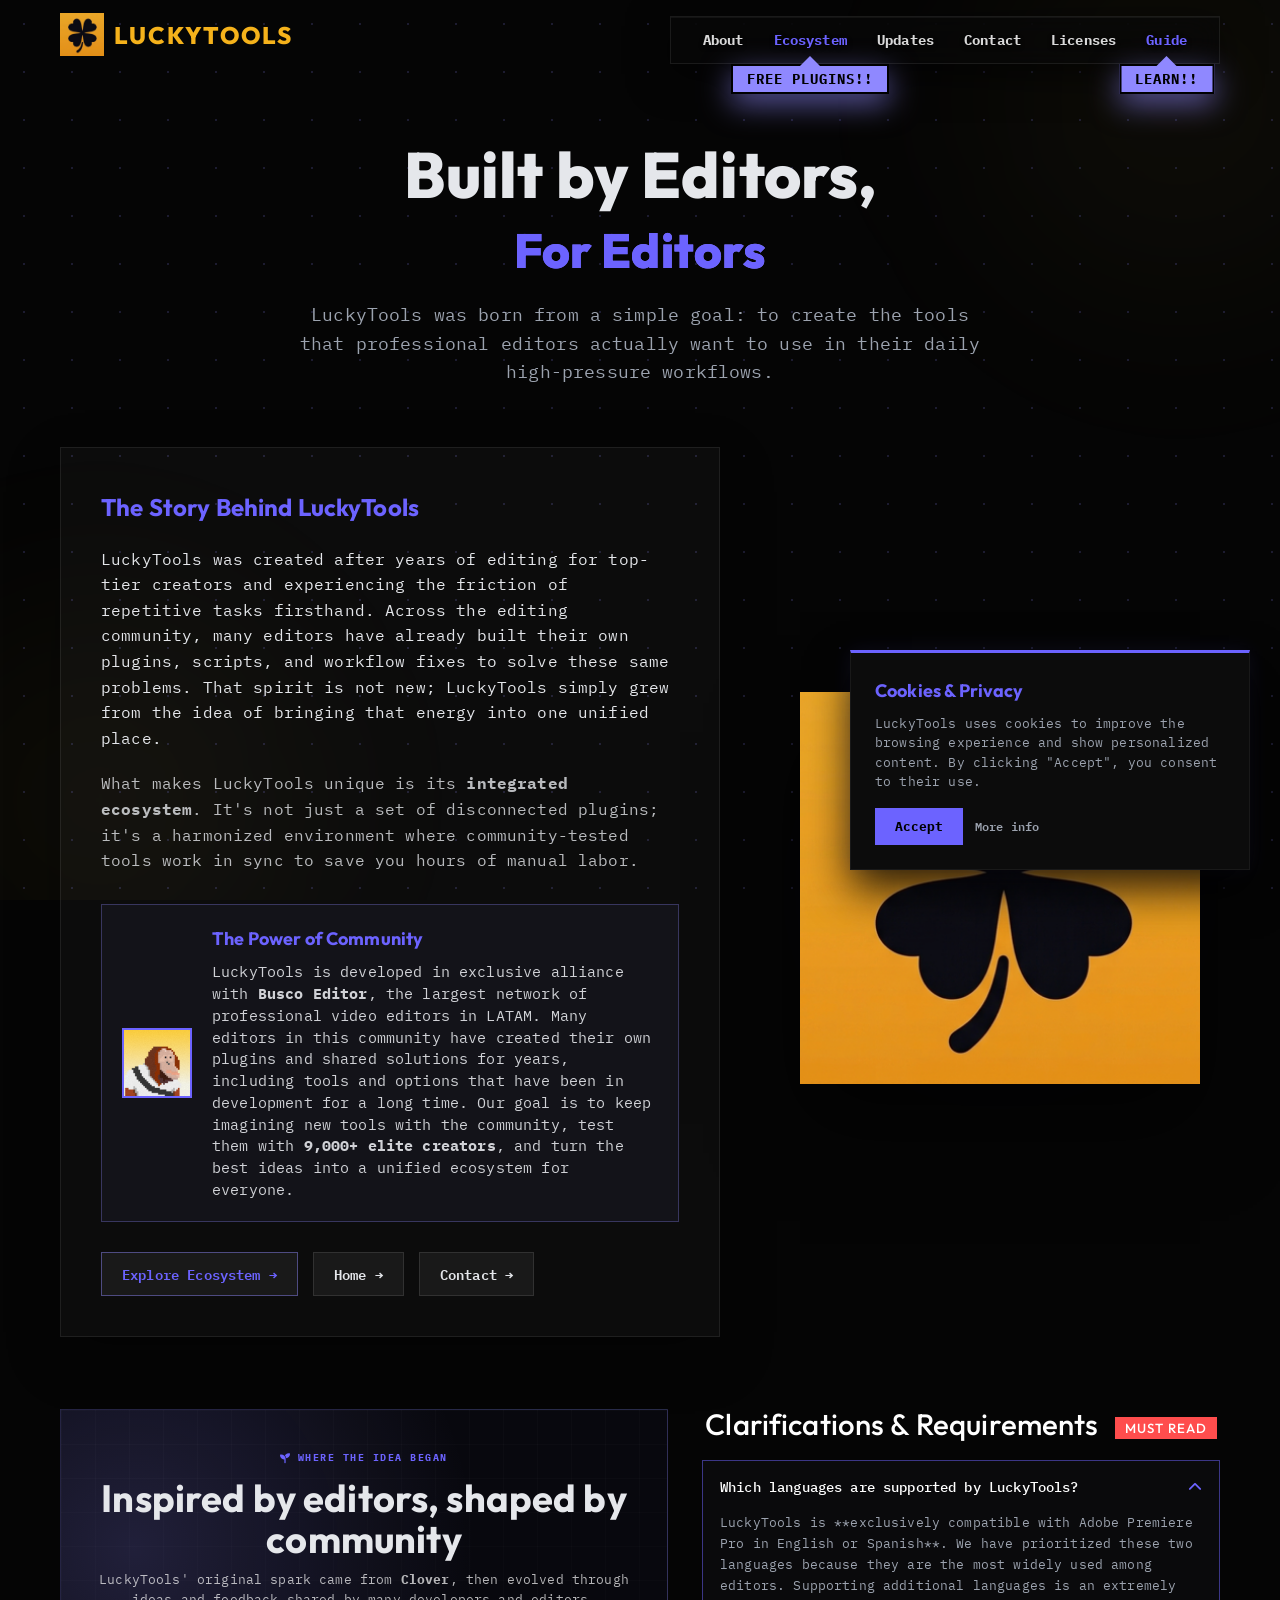
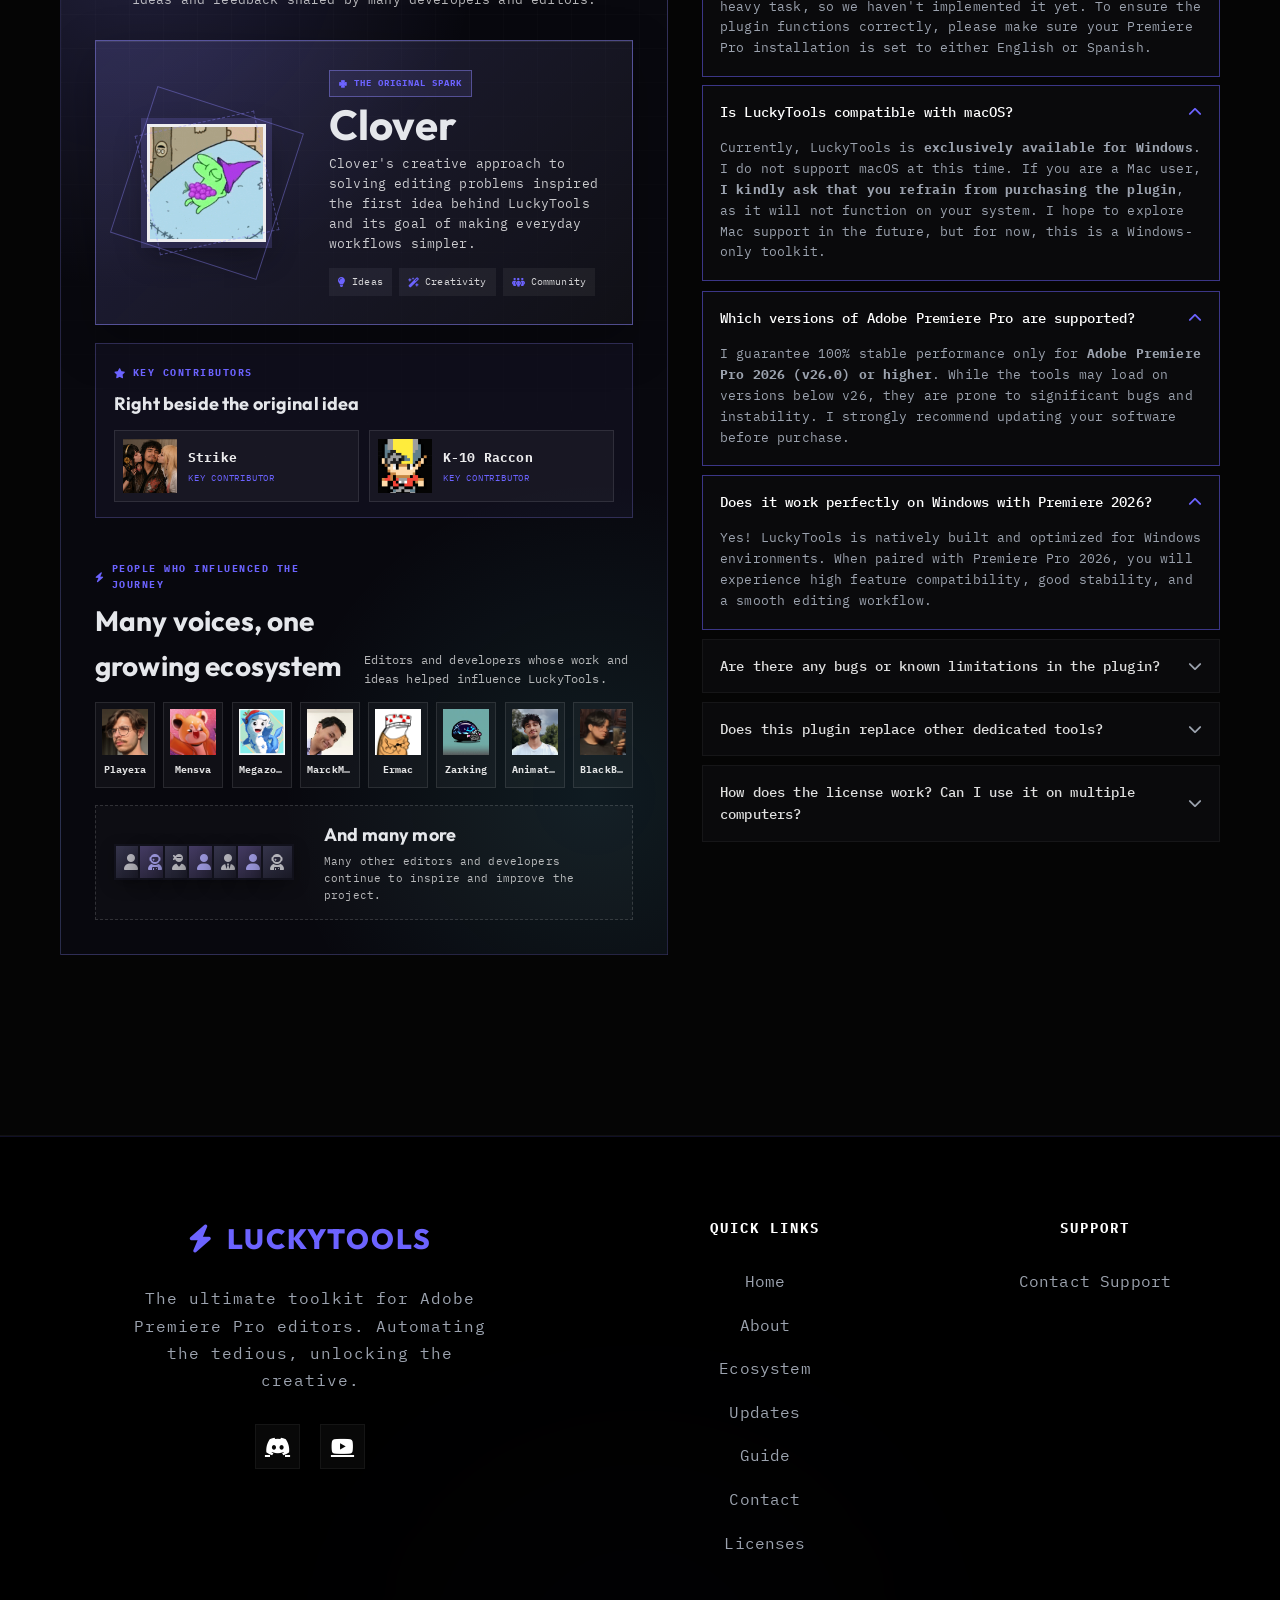
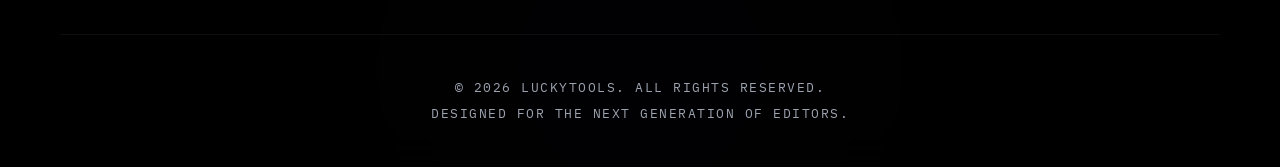
==== about.html @ 16b855b4 "Add files via upload" ====
<!DOCTYPE html>
<html lang="en">
<head>
    <meta charset="UTF-8">
    <meta name="viewport" content="width=device-width, initial-scale=1.0">
    <title>About | LuckyTools</title>
    <link rel="icon" type="image/png" href="assets/images/favicon.png?v=2">
    <link rel="shortcut icon" type="image/png" href="assets/images/favicon.png?v=2">
    <link rel="stylesheet" href="assets/css/style.css?v=27">
    <link rel="stylesheet" href="https://cdnjs.cloudflare.com/ajax/libs/font-awesome/6.4.0/css/all.min.css">
</head>
<body>
    <div class="bg-blobs">
        <div class="blob blob-1"></div>
        <div class="blob blob-2"></div>
    </div>

    <header class="container">
        <div class="logo">
            <a href="index.html" style="text-decoration: none; color: inherit; display: inline-flex; align-items: center; gap: 10px;">
                <img src="assets/images/logo-demo.png" alt="Logo" class="header-logo">
                LuckyTools
            </a>
        </div>
        <nav>
            <a href="about.html">About</a>
            <div class="nav-eco-link" style="margin-left: 30px;">
                <a href="ecosystem.html" style="margin-left: 0; opacity: 1; color: var(--accent-color);">Ecosystem</a>
                <span class="free-badge">FREE PLUGINS!!</span>
            </div>
            <a href="releases.html">Updates</a>
            <a href="contact.html">Contact</a>
            <a href="licenses.html">Licenses</a>
            <div class="nav-eco-link" style="margin-left: 30px;">
                <a href="guide.html" style="margin-left: 0; opacity: 1; color: var(--accent-color);">Guide</a>
                <span class="free-badge">LEARN!!</span>
            </div>
        </nav>
        <button class="hamburger-btn" id="hamburgerBtn" aria-label="Toggle navigation menu">
            <span></span>
            <span></span>
            <span></span>
        </button>
    </header>

    <div class="mobile-nav-overlay" id="mobileNavOverlay">
        <a href="index.html">Home</a>
        <div class="nav-overlay-divider"></div>
        <a href="about.html">About</a>
        <div class="nav-overlay-divider"></div>
        <div class="nav-eco-link" style="margin-left: 0; margin-bottom: 20px;">
            <a href="ecosystem.html" style="margin-left: 0; opacity: 1; color: var(--accent-color); font-size: 24px;">Ecosystem</a>
            <span class="free-badge" style="top: 40px;">FREE PLUGINS!!</span>
        </div>
        <div class="nav-overlay-divider"></div>
        <a href="releases.html">Updates</a>
        <div class="nav-overlay-divider"></div>
        <a href="contact.html">Contact</a>
        <div class="nav-overlay-divider"></div>
        <a href="licenses.html">Licenses</a>
        <div class="nav-overlay-divider"></div>
        <div class="nav-eco-link" style="margin-left: 0; margin-bottom: 20px;">
            <a href="guide.html" style="margin-left: 0; opacity: 1; color: var(--accent-color); font-size: 24px;">Guide</a>
            <span class="free-badge" style="top: 40px;">LEARN!!</span>
        </div>
    </div>

    <main class="inner-page-main">
        <div class="container">
            <div class="page-header-v2">
                <h1>Built by Editors, <br><span style="color: var(--accent-color);">For Editors</span></h1>
                <p>LuckyTools was born from a simple goal: to create the tools that professional editors actually want to use in their daily high-pressure workflows.</p>
            </div>

            <div class="about-grid-v2 animate-up">
                <div class="about-content-v2">
                    <div class="glass-card-v2" style="margin: 0; max-width: 100%;">
                        <h2 style="font-family: 'Outfit', sans-serif; font-size: 24px; margin-bottom: 20px; color: var(--accent-color);">The Story Behind LuckyTools</h2>
                        <p style="margin-bottom: 20px;">LuckyTools was created after years of editing for top-tier creators and experiencing the friction of repetitive tasks firsthand. Across the editing community, many editors have already built their own plugins, scripts, and workflow fixes to solve these same problems. That spirit is not new; LuckyTools simply grew from the idea of bringing that energy into one unified place.</p>
                        
                        <p style="margin-bottom: 30px; opacity: 0.8;">What makes LuckyTools unique is its <strong>integrated ecosystem</strong>. It's not just a set of disconnected plugins; it's a harmonized environment where community-tested tools work in sync to save you hours of manual labor.</p>

                        <div style="background: rgba(143, 136, 255, 0.05); border: 1px solid rgba(143, 136, 255, 0.3); padding: 20px; border-radius: 12px; margin-bottom: 30px; display: flex; flex-wrap: wrap; align-items: center; gap: 20px;">
                            <img src="assets/images/busco.jpg" alt="Busco Editor" style="width: 70px; height: 70px; border-radius: 50%; border: 2px solid var(--accent-color); flex-shrink: 0;">
                            <div style="flex: 1; min-width: 200px;">
                                <h3 style="margin: 0 0 8px 0; font-size: 18px; color: var(--accent-color); font-family: 'Outfit', sans-serif;">The Power of Community</h3>
                                <p style="margin: 0; font-size: 14.5px; opacity: 0.9; line-height: 1.5;">LuckyTools is developed in exclusive alliance with <strong>Busco Editor</strong>, the largest network of professional video editors in LATAM. Many editors in this community have created their own plugins and shared solutions for years, including tools and options that have been in development for a long time. Our goal is to keep imagining new tools with the community, test them with <strong>9,000+ elite creators</strong>, and turn the best ideas into a unified ecosystem for everyone.</p>
                            </div>
                        </div>
                        
                        <div class="about-links" style="display: flex; gap: 15px; flex-wrap: wrap;">
                            <a href="ecosystem.html" class="social-item-v2" style="padding: 10px 20px; font-size: 14px; border-color: rgba(143, 136, 255, 0.45); color: var(--accent-color);">Explore Ecosystem &rarr;</a>
                            <a href="index.html" class="social-item-v2" style="padding: 10px 20px; font-size: 14px;">Home &rarr;</a>
                            <a href="contact.html" class="social-item-v2" style="padding: 10px 20px; font-size: 14px;">Contact &rarr;</a>
                        </div>
                    </div>
                </div>

                <div class="about-visual-v2">
                    <img src="assets/images/about-demo.png" alt="LuckyTools About">
                </div>
            </div>

            <div class="about-info-grid">
            <section class="community-roots" aria-labelledby="community-roots-title">
                <div class="community-roots-heading reveal reveal-up">
                    <span class="community-roots-kicker"><i class="fas fa-seedling"></i> Where the idea began</span>
                    <h2 id="community-roots-title">Inspired by editors, shaped by community</h2>
                    <p>LuckyTools' original spark came from <strong>Clover</strong>, then evolved through ideas and feedback shared by many developers and editors.</p>
                </div>

                <article class="clover-feature reveal reveal-left">
                    <div class="clover-portrait-wrap">
                        <span class="clover-orbit clover-orbit-one"></span>
                        <span class="clover-orbit clover-orbit-two"></span>
                        <img src="assets/images/clover-profile.gif" alt="Clover profile" class="clover-portrait">
                    </div>
                    <div class="clover-copy">
                        <span class="clover-badge"><i class="fas fa-clover"></i> The original spark</span>
                        <h3>Clover</h3>
                        <p>Clover's creative approach to solving editing problems inspired the first idea behind LuckyTools and its goal of making everyday workflows simpler.</p>
                        <div class="clover-values" aria-label="Clover's influence">
                            <span><i class="fas fa-lightbulb"></i> Ideas</span>
                            <span><i class="fas fa-wand-magic-sparkles"></i> Creativity</span>
                            <span><i class="fas fa-people-group"></i> Community</span>
                        </div>
                    </div>
                </article>

                <div class="key-contributors reveal reveal-up" aria-labelledby="key-contributors-title">
                    <div class="key-contributors-heading">
                        <span class="community-roots-kicker"><i class="fas fa-star"></i> Key contributors</span>
                        <h3 id="key-contributors-title">Right beside the original idea</h3>
                    </div>
                    <div class="key-contributors-grid">
                        <article class="key-contributor-card">
                            <a href="https://www.youtube.com/@ElStrikew" target="_blank" rel="noopener noreferrer" class="profile-photo-link" aria-label="Visit Strike's YouTube channel">
                                <img src="assets/images/strike.png" alt="Strike profile" loading="lazy">
                            </a>
                            <div>
                                <strong>Strike</strong>
                                <span>Key contributor</span>
                            </div>
                        </article>
                        <article class="key-contributor-card">
                            <img src="assets/images/k10-raccon.png" alt="K-10 Raccon profile" loading="lazy">
                            <div>
                                <strong>K-10 Raccon</strong>
                                <span>Key contributor</span>
                            </div>
                        </article>
                    </div>
                </div>

                <div class="influence-heading reveal reveal-up">
                    <div>
                        <span class="community-roots-kicker"><i class="fas fa-bolt"></i> People who influenced the journey</span>
                        <h3>Many voices, one growing ecosystem</h3>
                    </div>
                    <p>Editors and developers whose work and ideas helped influence LuckyTools.</p>
                </div>

                <div class="influence-grid">
                    <article class="influence-card reveal reveal-up delay-1">
                        <a href="https://playerdude901-design.github.io/Portfolio-Dude-/#inicio" target="_blank" rel="noopener noreferrer" class="profile-photo-link" aria-label="Visit Playera's portfolio">
                            <img src="assets/images/playeraplayer.png" alt="Playera profile" loading="lazy">
                        </a>
                        <span>Playera</span>
                    </article>
                    <article class="influence-card reveal reveal-up delay-2">
                        <a href="https://x.com/MensVA_Editor" target="_blank" rel="noopener noreferrer" class="profile-photo-link" aria-label="Visit Mensva on X">
                            <img src="assets/images/mensva-editor.jpg" alt="Mensva profile" loading="lazy">
                        </a>
                        <span>Mensva</span>
                    </article>
                    <article class="influence-card reveal reveal-up delay-3">
                        <a href="https://www.youtube.com/@Megazote" target="_blank" rel="noopener noreferrer" class="profile-photo-link" aria-label="Visit Megazote's YouTube channel">
                            <img src="assets/images/megazote.jpg" alt="Megazote profile" loading="lazy">
                        </a>
                        <span>Megazote</span>
                    </article>
                    <article class="influence-card reveal reveal-up delay-4">
                        <a href="https://www.youtube.com/@MarckDBM" target="_blank" rel="noopener noreferrer" class="profile-photo-link" aria-label="Visit MarckDBM's YouTube channel">
                            <img src="assets/images/marck.jpg" alt="MarckMdb profile" loading="lazy">
                        </a>
                        <span>MarckMdb</span>
                    </article>
                    <article class="influence-card reveal reveal-up delay-1">
                        <a href="https://x.com/YermacJ" target="_blank" rel="noopener noreferrer" class="profile-photo-link" aria-label="Visit Ermac on X">
                            <img src="assets/images/ermac.jpg" alt="Ermac profile" loading="lazy">
                        </a>
                        <span>Ermac</span>
                    </article>
                    <article class="influence-card reveal reveal-up delay-2">
                        <a href="https://x.com/Zarkingplay1" target="_blank" rel="noopener noreferrer" class="profile-photo-link" aria-label="Visit Zarking on X">
                            <img src="assets/images/zarking.jpg" alt="Zarking profile" loading="lazy">
                        </a>
                        <span>Zarking</span>
                    </article>
                    <article class="influence-card reveal reveal-up delay-3">
                        <a href="https://animateoo.github.io/tools/" target="_blank" rel="noopener noreferrer" class="profile-photo-link" aria-label="Visit Animateo's tools">
                            <img src="assets/images/animateo.png" alt="Animateo profile" loading="lazy">
                        </a>
                        <span>Animateo</span>
                    </article>
                    <article class="influence-card reveal reveal-up delay-4">
                        <a href="https://x.com/BlackBullAE" target="_blank" rel="noopener noreferrer" class="profile-photo-link" aria-label="Visit BlackBull on X">
                            <img src="assets/images/blackbull.png" alt="BlackBull profile" loading="lazy">
                        </a>
                        <span>BlackBull</span>
                    </article>
                </div>

                <div class="community-crowd reveal reveal-up" aria-label="And many more editors and developers">
                    <div class="crowd-icons" aria-hidden="true">
                        <span><i class="fas fa-user"></i></span>
                        <span><i class="fas fa-user-astronaut"></i></span>
                        <span><i class="fas fa-user-ninja"></i></span>
                        <span><i class="fas fa-user"></i></span>
                        <span><i class="fas fa-user-tie"></i></span>
                        <span><i class="fas fa-user"></i></span>
                        <span><i class="fas fa-user-astronaut"></i></span>
                    </div>
                    <div>
                        <h3>And many more</h3>
                        <p>Many other editors and developers continue to inspire and improve the project.</p>
                    </div>
                </div>
            </section>

        <!-- COMPATIBILITY FAQ SECTION -->
        <section class="faq-section container" style="margin-top: clamp(40px, 8vw, 100px);">
            <h2 class="reveal reveal-up" style="text-align: center; margin-bottom: 25px; font-family: 'Outfit', sans-serif;">
                Clarifications &amp; Requirements 
                <span style="background: #ff4d4d; color: white; padding: 4px 10px; border-radius: 6px; font-size: 0.45em; vertical-align: middle; text-transform: uppercase; animation: warningBounce 3s infinite; display: inline-block; margin-left: 10px; letter-spacing: 1px;">Must Read</span>
            </h2>
            <div class="faq-accordion">
                <div class="faq-item reveal reveal-left delay-1 open" onclick="this.classList.toggle('open')">
                    <div class="faq-question">
                        Which languages are supported by LuckyTools?
                        <i class="fas fa-chevron-down"></i>
                    </div>
                    <div class="faq-answer">
                        <p>LuckyTools is **exclusively compatible with Adobe Premiere Pro in English or Spanish**. We have prioritized these two languages because they are the most widely used among editors. Supporting additional languages is an extremely heavy task, so we haven't implemented it yet. To ensure the plugin functions correctly, please make sure your Premiere Pro installation is set to either English or Spanish.</p>
                    </div>
                </div>

                <div class="faq-item reveal reveal-right delay-2 open" onclick="this.classList.toggle('open')">
                    <div class="faq-question">
                        Is LuckyTools compatible with macOS?
                        <i class="fas fa-chevron-down"></i>
                    </div>
                    <div class="faq-answer">
                        <p>Currently, LuckyTools is <strong>exclusively available for Windows</strong>. I do not support macOS at this time. If you are a Mac user, <strong>I kindly ask that you refrain from purchasing the plugin</strong>, as it will not function on your system. I hope to explore Mac support in the future, but for now, this is a Windows-only toolkit.</p>
                    </div>
                </div>
                
                <div class="faq-item reveal reveal-left delay-3 open" onclick="this.classList.toggle('open')">
                    <div class="faq-question">
                        Which versions of Adobe Premiere Pro are supported?
                        <i class="fas fa-chevron-down"></i>
                    </div>
                    <div class="faq-answer">
                        <p>I guarantee 100% stable performance only for <strong>Adobe Premiere Pro 2026 (v26.0) or higher</strong>. While the tools may load on versions below v26, they are prone to significant bugs and instability. I strongly recommend updating your software before purchase.</p>
                    </div>
                </div>

                <div class="faq-item reveal reveal-right delay-4 open" onclick="this.classList.toggle('open')">
                    <div class="faq-question">
                        Does it work perfectly on Windows with Premiere 2026?
                        <i class="fas fa-chevron-down"></i>
                    </div>
                    <div class="faq-answer">
                        <p>Yes! LuckyTools is natively built and optimized for Windows environments. When paired with Premiere Pro 2026, you will experience high feature compatibility, good stability, and a smooth editing workflow.</p>
                    </div>
                </div>

                <div class="faq-item reveal reveal-left delay-5" onclick="this.classList.toggle('open')">
                    <div class="faq-question">
                        Are there any bugs or known limitations in the plugin?
                        <i class="fas fa-chevron-down"></i>
                    </div>
                    <div class="faq-answer">
                        <p>LuckyTools is a project that is always growing and evolving. While we do our best to make sure everything is stable, it's possible that you might find some minor errors or quirks along the way.</p>
                        <p>The best part is that we are constantly listening to your feedback. Your support helps us release regular updates and fixes, making these tools better and more reliable for every editor in the community!</p>
                    </div>
                </div>

                <div class="faq-item reveal reveal-right delay-6" onclick="this.classList.toggle('open')">
                    <div class="faq-question">
                        Does this plugin replace other dedicated tools?
                        <i class="fas fa-chevron-down"></i>
                    </div>
                    <div class="faq-answer">
                        <p>It does not intend to. The focus with LuckyTools is to group everyday functions to speed up workflows quickly and easily. Because of this, the tools are straightforward in terms of configuration and do not offer great depth&mdash;the goal is to maintain ease of use without overwhelming settings or complex menus.</p>
                        <p><strong>Ultimately, the true vision behind LuckyTools is to act as a unified ecosystem</strong>, where all its panels and tools communicate seamlessly with each other to multiply your efficiency across the entire editing process.</p>
                    </div>
                </div>

                <div class="faq-item reveal reveal-left delay-7" onclick="this.classList.toggle('open')">
                    <div class="faq-question">
                        How does the license work? Can I use it on multiple computers?
                        <i class="fas fa-chevron-down"></i>
                    </div>
                    <div class="faq-answer">
                        <p>Each purchase of LuckyTools grants you <strong>1 license per machine</strong>. This means the license is tied to the specific computer where you activate and install the plugin. It is <strong>not</strong> a floating license that works across multiple machines simultaneously.</p>
                        <p>However, this does <strong>not</strong> mean you are permanently locked to one computer forever. LemonSqueezy &mdash; the platform that handles all purchases &mdash; gives you full control over your license directly from your buyer account. You can:</p>
                        <ul style="margin: 12px 0 12px 20px; padding: 0; list-style: disc; color: #ccc; line-height: 1.8;">
                            <li><strong style="color: white;">Deactivate</strong> the license on your current machine at any time.</li>
                            <li><strong style="color: white;">Re-activate</strong> it on a new or different computer after deactivating.</li>
                            <li><strong style="color: white;">Manage everything</strong> from your LemonSqueezy page using your purchase email &mdash; no need to contact support.</li>
                        </ul>
                        <p>So if you change computers, reinstall Windows, or simply want to move the plugin to another machine, the process is straightforward: deactivate your old activation from your LemonSqueezy page and activate on the new device. This gives you full flexibility while keeping the license model fair and sustainable for continued development.</p>
                        <p style="opacity: 0.75; font-size: 0.9em;">If you ever have trouble managing your license, feel free to reach out through the <a href="contact.html" style="color: var(--accent-color);">Contact page</a> and we'll help you out.</p>
                    </div>
                </div>
            </div>
        </section>
            </div>

            <div class="discount-code" id="discountBox" title="Click to copy code" style="margin: 60px auto 0;" translate="no" hidden data-deal-hidden="true">
                Use code: <span class="code-highlight" id="promoCode">BUSCOEDITOR</span> for the $80 deal!
            </div>
        </div>
    </main>

    <footer class="site-footer">
        <div class="footer-glow"></div>
        <div class="footer-bottom">
            <div class="container footer-container-inner">
                <div class="footer-content">
                    <div class="footer-brand">
                        <div class="footer-logo">
                            <i class="fas fa-bolt"></i> LUCKYTOOLS
                        </div>
                        <p>The ultimate toolkit for Adobe Premiere Pro editors. Automating the tedious, unlocking the creative.</p>
                        <div class="social-links">
                            <a href="https://discord.gg/55xS3QpR5S" target="_blank" title="Discord"><i class="fab fa-discord"></i></a>
                            <a href="https://www.youtube.com/@LuckyTools.contact" target="_blank" title="YouTube"><i class="fab fa-youtube"></i></a>
                        </div>
                    </div>
                    
                    <div class="footer-nav">
                        <h4>QUICK LINKS</h4>
                        <ul>
                            <li><a href="index.html">Home</a></li>
                            <li><a href="about.html">About</a></li>
                            <li><a href="ecosystem.html">Ecosystem</a></li>
                            <li><a href="releases.html">Updates</a></li>
                            <li><a href="guide.html">Guide</a></li>
                            <li><a href="contact.html">Contact</a></li>
                            <li><a href="licenses.html">Licenses</a></li>
                        </ul>
                    </div>

                    <div class="footer-support">
                        <h4>SUPPORT</h4>
                        <ul>
                            <li><a href="contact.html">Contact Support</a></li>

                        </ul>
                    </div>
                </div>
                
                <div class="copyright-text">
                    <p>&copy; 2026 LUCKYTOOLS. ALL RIGHTS RESERVED. <br>DESIGNED FOR THE NEXT GENERATION OF EDITORS.</p>
                </div>
            </div>
        </div>
    </footer>

    <script>
        // Smooth Scroll Reveal Animation
        document.addEventListener('DOMContentLoaded', () => {
            const observerOptions = {
                threshold: 0.15
            };

            const observer = new IntersectionObserver((entries) => {
                entries.forEach(entry => {
                    if (entry.isIntersecting) {
                        entry.target.classList.add('active');
                    }
                });
            }, observerOptions);

            const revealElements = document.querySelectorAll('.reveal');
            revealElements.forEach(el => observer.observe(el));
        });

        // Click-to-copy for discount code
        const discountBox = document.getElementById('discountBox');
        if (discountBox) {
            discountBox.addEventListener('click', () => {
                const code = document.getElementById('promoCode').innerText;
                navigator.clipboard.writeText(code).then(() => {
                    const originalText = discountBox.innerHTML;
                    discountBox.classList.add('copied');
                    discountBox.innerHTML = '<i class="fas fa-check"></i> ' + code + ' Copied!';
                    setTimeout(() => {
                        discountBox.classList.remove('copied');
                        discountBox.innerHTML = originalText;
                    }, 2000);
                });
            });
        }

        // --- LIMITED TIME DEAL VISIBILITY ---
        const limitedTimeDeal = {
            enabled: true,
            startDate: '2026-07-19T16:55:28-06:00',
            durationDays: 5
        };

        function updateDealVisibility() {
            if (!discountBox) return;
            if (!limitedTimeDeal.enabled) {
                discountBox.hidden = true;
                return;
            }

            const startTime = new Date(limitedTimeDeal.startDate).getTime();
            const durationMs = limitedTimeDeal.durationDays * 24 * 60 * 60 * 1000;
            const remainingMs = startTime + durationMs - Date.now();

            discountBox.hidden = !Number.isFinite(startTime) || remainingMs <= 0;
        }

        updateDealVisibility();
        setInterval(updateDealVisibility, 60 * 1000);

        // --- HAMBURGER MENU ---
        (function() {
            const hamburgerBtn = document.getElementById('hamburgerBtn');
            const mobileNavOverlay = document.getElementById('mobileNavOverlay');
            if (!hamburgerBtn || !mobileNavOverlay) return;

            function openNav() {
                mobileNavOverlay.style.display = 'flex';
                requestAnimationFrame(() => {
                    requestAnimationFrame(() => {
                        hamburgerBtn.classList.add('active');
                        mobileNavOverlay.classList.add('open');
                        document.body.classList.add('nav-open');
                    });
                });
            }

            function closeNav() {
                hamburgerBtn.classList.remove('active');
                mobileNavOverlay.classList.remove('open');
                document.body.classList.remove('nav-open');
                setTimeout(() => {
                    if (!mobileNavOverlay.classList.contains('open')) {
                        mobileNavOverlay.style.display = 'none';
                    }
                }, 420);
            }

            hamburgerBtn.addEventListener('click', () => {
                mobileNavOverlay.classList.contains('open') ? closeNav() : openNav();
            });

            document.addEventListener('keydown', (e) => {
                if (e.key === 'Escape' && mobileNavOverlay.classList.contains('open')) closeNav();
            });
        })();
    </script>
    <!-- --- PREMIUM COOKIE BANNER (SOLID DESIGN) --- -->
    <div id="cookieBanner" class="cookie-banner" style="display: none;">
        <div class="cookie-content">
            <h4>Cookies &amp; Privacy</h4>
            <p>LuckyTools uses cookies to improve the browsing experience and show personalized content. By clicking "Accept", you consent to their use.</p>
        </div>
        <div class="cookie-actions">
            <button class="btn-cookie-accept" id="acceptCookies">Accept</button>
            <a href="licenses.html#privacy" class="btn-cookie-info">More info</a>
        </div>
    </div>
    <script>
        (function() {
            const cookieBanner = document.getElementById('cookieBanner');
            const acceptBtn = document.getElementById('acceptCookies');
            if (cookieBanner && acceptBtn) {
                if (!localStorage.getItem('lucky_cookies_accepted')) {
                    setTimeout(() => {
                        cookieBanner.style.display = 'flex';
                    }, 2000);
                }
                acceptBtn.addEventListener('click', () => {
                    localStorage.setItem('lucky_cookies_accepted', 'true');
                    cookieBanner.classList.add('hiding');
                    setTimeout(() => {
                        cookieBanner.style.display = 'none';
                    }, 400);
                });
            }
        })();
    </script>
</body>
</html>
---- assets/css/style.css ----
/* style.css */
@import url('https://fonts.googleapis.com/css2?family=IBM+Plex+Mono:wght@400;500;600;700&family=Outfit:wght@400;700;800&display=swap');

html {
    scroll-behavior: smooth;
}

:root {
    --bg-color: #050505;
    --accent-color: #6c63ff; /* Premiere-inspired indigo */
    --accent-glow: rgba(108, 99, 255, 0.4);
    --text-color: #e5e7eb;
    --text-muted: #9ca3af;
    --card-bg: #0c0c0c;
    --card-border: rgba(255, 255, 255, 0.05);
    --glass-bg: rgba(255, 255, 255, 0.03);
    --container-width: 1200px;
}

* {
    margin: 0;
    padding: 0;
    box-sizing: border-box;
    border-radius: 0 !important;
}

/* Preserve circles only where the shape communicates identity or status. */
.avatar,
.support-avatar,
.avatar-count,
.reviewer-profile-link,
.release-marker,
.blob,
input[type="radio"],
input[type="checkbox"] {
    border-radius: 50% !important;
}

/* Suppress native controls only on decorative autoplay videos. */
video:not([controls])::-webkit-media-controls            { display: none !important; }
video:not([controls])::-webkit-media-controls-enclosure  { display: none !important; }
video:not([controls])::-webkit-media-controls-panel      { display: none !important; }
video:not([controls])::-webkit-media-controls-play-button { display: none !important; }
video:not([controls])::-webkit-media-controls-overlay-cast-button { display: none !important; }
video:not([controls])::--webkit-media-controls-timeline  { display: none !important; }

body {
    background-color: var(--bg-color);
    color: var(--text-color);
    font-family: 'IBM Plex Mono', 'Courier New', monospace;
    letter-spacing: 0.15px;
    line-height: 1.6;
    overflow-x: hidden;
}

button,
input,
textarea,
select {
    font-family: inherit;
}

/* Top ambient light */
.video-bg-container {
    position: absolute;
    top: 0;
    left: 0;
    width: 100%;
    height: 118vh;
    overflow: hidden;
    z-index: 0;
    pointer-events: none;
    background:
        radial-gradient(ellipse 80% 52% at 50% -12%, rgba(108, 99, 255, 0.62) 0%, rgba(79, 70, 229, 0.34) 34%, rgba(108, 99, 255, 0.08) 62%, transparent 78%),
        linear-gradient(180deg, rgba(108, 99, 255, 0.22) 0%, rgba(79, 70, 229, 0.08) 42%, rgba(79, 70, 229, 0.025) 72%, transparent 100%);
    -webkit-mask-image: linear-gradient(to bottom, #000 0%, #000 76%, transparent 100%);
    mask-image: linear-gradient(to bottom, #000 0%, #000 76%, transparent 100%);
}

.video-bg-container::before {
    content: '';
    position: absolute;
    top: -26vh;
    left: 50%;
    width: min(1200px, 92vw);
    height: 62vh;
    transform: translateX(-50%);
    background: radial-gradient(ellipse at center, rgba(167, 153, 255, 0.7) 0%, rgba(108, 99, 255, 0.36) 28%, rgba(67, 56, 202, 0.08) 64%, transparent 76%);
    filter: blur(28px);
    opacity: 0.9;
}

.video-bg-container::after {
    content: '';
    position: absolute;
    inset: 0;
    background:
        linear-gradient(105deg, transparent 12%, rgba(124, 108, 255, 0.11) 36%, transparent 58%),
        linear-gradient(255deg, transparent 18%, rgba(67, 56, 202, 0.12) 44%, transparent 68%),
        linear-gradient(180deg, rgba(5, 5, 5, 0) 0%, rgba(5, 5, 5, 0.55) 82%, #050505 100%);
    mix-blend-mode: screen;
    opacity: 0.78;
}

.seam-hider {
    position: absolute;
    top: 98vh;
    left: 0;
    width: 100%;
    height: 42vh;
    transform: translateY(-50%);
    background: linear-gradient(to bottom, transparent 0%, rgba(5, 5, 5, 0.34) 48%, transparent 100%);
    z-index: 0;
    pointer-events: none;
}

/* Subtle dotted background */
body::before {
    content: '';
    position: fixed;
    top: 0;
    left: 0;
    width: 100%;
    height: 100%;
    background-image: radial-gradient(
        circle,
        rgba(143, 136, 255, 0.24) 1px,
        transparent 1.4px
    );
    background-size: 48px 48px;
    background-position: 0 0;
    z-index: -1;
    pointer-events: none;
    opacity: 0.72;
}

.container {
    max-width: var(--container-width);
    margin: 0 auto;
    padding: 0 20px;
}

.hero.container {
    max-width: 1600px; /* Expanded for 16:9 video */
}

header {
    height: 80px;
    display: flex;
    justify-content: space-between;
    align-items: center;
    position: relative;
    z-index: 10;
}

.logo img {
    filter: none;
    transition: transform 0.3s ease;
}

.logo a:hover img {
    transform: scale(1.1);
}

.logo {
    font-family: 'Outfit', sans-serif;
    font-weight: 800;
    font-size: 24px;
    text-transform: uppercase;
    letter-spacing: 2px;
    color: #f5b21b;
}

header nav {
    display: flex;
    align-items: center;
    background: rgba(8, 8, 8, 0.65);
    backdrop-filter: blur(16px);
    -webkit-backdrop-filter: blur(16px);
    padding: 12px 32px;
    border-radius: 100px;
    border: 1px solid rgba(255, 255, 255, 0.08);
    box-shadow: 0 10px 40px rgba(0, 0, 0, 0.6), inset 0 1px 0 rgba(255, 255, 255, 0.05);
}

nav a {
    color: #ffffff;
    text-shadow: 0 2px 5px rgba(0, 0, 0, 0.9);
    text-decoration: none;
    margin-left: 30px;
    font-size: 14px;
    font-weight: 700;
    opacity: 0.85;
    transition: all 0.3s ease;
}

nav a:first-child {
    margin-left: 0;
}

nav a:hover {
    opacity: 1;
    color: var(--accent-color);
    text-shadow: 0 0 10px rgba(108, 99, 255, 0.5);
}

nav a[aria-current="page"] {
    opacity: 1;
    color: var(--accent-color);
}

/* Ecosystem Link Badge */
.nav-eco-link {
    position: relative;
    display: inline-flex;
    align-items: center;
}

.free-badge {
    position: absolute;
    top: 35px; /* Below the link */
    left: 50%;
    transform: translateX(-50%);
    background: #8f88ff;
    color: #000;
    font-size: 14px; /* Much larger */
    font-weight: 900;
    padding: 6px 14px;
    border-radius: 8px;
    white-space: nowrap;
    letter-spacing: 1px;
    box-shadow: 0 10px 30px rgba(143, 136, 255, 0.6);
    animation: badge-float-rev 2.5s infinite ease-in-out;
    pointer-events: none;
    line-height: 1;
    z-index: 1000;
    opacity: 1 !important; /* Force no opacity */
    border: 2px solid #000;
}

.free-badge::after {
    content: '';
    position: absolute;
    top: -10px; /* Arrow at top pointing up */
    left: 50%;
    transform: translateX(-50%);
    border-left: 10px solid transparent;
    border-right: 10px solid transparent;
    border-bottom: 10px solid #8f88ff;
    border-top: none;
}

@keyframes badge-float-rev {
    0%, 100% { transform: translateX(-50%) translateY(0); }
    50% { transform: translateX(-50%) translateY(8px); }
}

main {
    padding-top: 60px;
}

.hero {
    display: flex;
    flex-direction: column;
    justify-content: center;
    align-items: center;
    min-height: 80vh;
    padding: 60px 0;
    position: relative;
    z-index: 1;
}

.hero-content-wrapper {
    display: flex;
    align-items: stretch; /* Match height of card and video precisely */
    justify-content: center;
    gap: 24px;
    width: 100%;
}

.hero-card-column {
    flex: 0 0 520px; /* Expanded further to accommodate much larger headline text */
}

.hero-video-column {
    flex: 1; /* Expand horizontally to maintain ratio */
    display: flex;
    align-items: center;
    justify-content: flex-start;
}

.hero-card {
    background: var(--card-bg);
    border: 1px solid var(--card-border);
    backdrop-filter: blur(10px);
    padding: 36px;
    border-radius: 24px;
    width: 100%;
    height: 100%;
    position: relative;
    overflow: hidden;
    box-shadow: 0 20px 50px rgba(0, 0, 0, 0.5);
}

.hero-card::before {
    content: '';
    position: absolute;
    top: 0;
    left: 0;
    width: 100%;
    height: 4px;
    background: var(--accent-color);
}

.full-width-bg {
    width: 100%;
    background: rgba(12, 12, 12, 0.9);
    border-top: 1px solid rgba(255, 255, 255, 0.05);
    border-bottom: 1px solid rgba(255, 255, 255, 0.05);
    backdrop-filter: blur(20px);
    position: relative;
    margin-top: 80px;
    margin-bottom: 40px;
}


.support-badge {
    display: inline-flex;
    align-items: center;
    gap: 15px;
    background: rgba(108, 99, 255, 0.05);
    border: 1px solid rgba(108, 99, 255, 0.15);
    padding: 10px 20px;
    border-radius: 100px;
    margin-bottom: 30px;
    transition: all 0.4s cubic-bezier(0.175, 0.885, 0.32, 1.275);
    cursor: pointer;
    text-decoration: none;
}

.support-badge:hover {
    background: rgba(108, 99, 255, 0.1);
    border-color: var(--accent-color);
    transform: translateX(8px);
    box-shadow: 0 0 30px rgba(108, 99, 255, 0.1);
}

.support-avatar {
    width: 44px;
    height: 44px;
    border-radius: 50%;
    border: 2px solid var(--accent-color);
    object-fit: cover;
    box-shadow: 0 0 15px rgba(108, 99, 255, 0.3);
}

.support-text {
    display: flex;
    flex-direction: column;
    justify-content: center;
}

.support-label {
    font-size: 9px;
    font-weight: 800;
    letter-spacing: 1.5px;
    color: var(--text-muted);
    text-transform: uppercase;
    line-height: 1;
    margin-bottom: 4px;
}

.support-name {
    font-family: 'Outfit', sans-serif;
    font-size: 16px;
    font-weight: 700;
    color: var(--text-color);
    line-height: 1;
}

.hero-icon {
    font-size: 32px;
    color: var(--accent-color);
    margin-bottom: 24px;
}

h1 {
    font-family: 'Outfit', sans-serif;
    font-size: 42px; /* Increased for a more premium, impactful look */
    font-weight: 800;
    margin-bottom: 20px;
    line-height: 1.1;
}

h1 span {
    background: linear-gradient(90deg, #6c63ff, #8f88ff, #4f46e5, #6c63ff);
    background-size: 300% auto;
    -webkit-background-clip: text;
    background-clip: text;
    color: transparent;
    animation: gradientFlow 5s linear infinite;
    display: inline-block; 
    white-space: nowrap; 
    font-size: 48px; /* Increased significantly as requested */
}

/* Mobile: allow h1 span to wrap so it doesn't overflow screen */
@media (max-width: 768px) {
    h1 span {
        white-space: normal;
        font-size: 34px;
    }
}
@media (max-width: 480px) {
    h1 span {
        font-size: 28px;
    }
}

/* Word Rotation Animation */
.word-rotate {
    display: inline-block;
    position: relative;
    transition: opacity 0.4s ease, transform 0.4s cubic-bezier(0.2, 1, 0.3, 1);
    min-width: 240px; /* Increased to accommodate the 48px font size */
}

@media (max-width: 768px) {
    .word-rotate {
        min-width: 0; /* Let it size naturally on mobile */
        display: block;
    }
}

.word-rotate.exit {
    opacity: 0;
    transform: translateY(-15px);
}

.word-rotate.enter {
    opacity: 0;
    transform: translateY(15px);
    transition: none;
}

@keyframes gradientFlow {
    0% { background-position: 0% center; }
    100% { background-position: 300% center; }
}

.hero-card p {
    color: var(--text-muted);
    font-size: 13px; /* Reduced from 14px */
    margin-bottom: 40px;
    max-width: 600px;
}

.btn-download {
    display: inline-flex;
    align-items: center;
    gap: 10px;
    background-color: #ffffff;
    color: #000000;
    padding: 16px 32px;
    border-radius: 12px;
    text-decoration: none;
    font-weight: 700;
    white-space: nowrap;
    transition: transform 0.3s, background-color 0.3s;
}

.btn-download:hover {
    transform: translateY(-2px);
    background-color: var(--accent-color);
}

.category-section {
    margin-bottom: 40px;
}

.category-title {
    font-family: 'Outfit', sans-serif;
    font-size: 20px;
    text-transform: uppercase;
    letter-spacing: 3px;
    color: var(--accent-color);
    text-align: center;
    margin-bottom: 10px;
    display: flex;
    flex-direction: column;
    align-items: center;
}

.category-title::after {
    content: '';
    width: 0;
    height: 0;
}

.section-divider {
    text-align: center;
    margin: 0 0 60px 0;
}

.section-divider h2 {
    font-family: 'Outfit', sans-serif;
    font-size: 14px;
    letter-spacing: 5px;
    color: var(--accent-color);
    text-transform: uppercase;
    margin: 8px 0;
}

.section-divider .line {
    width: 2px;
    height: 30px;
    background: linear-gradient(to bottom, transparent 0%, var(--accent-color) 40%, var(--accent-color) 60%, transparent 100%);
    margin: 0 auto;
    opacity: 0.8;
}

.feature-row {
    display: flex;
    align-items: center;
    gap: 80px;
    margin-bottom: 60px;
}

.feature-row.reverse {
    flex-direction: row-reverse;
}

.feature-visual {
    flex: 1;
    position: relative;
}

.feature-content {
    flex: 1;
}

.neon-glow {
    position: absolute;
    top: 50%;
    left: 50%;
    transform: translate(-50%, -50%);
    width: 120%;
    height: 120%;
    background: radial-gradient(circle, var(--accent-glow) 0%, transparent 70%);
    filter: blur(40px);
    z-index: -1;
    opacity: 0.5;
}

.feature-image {
    width: 100%;
    border-radius: 20px;
    border: 1px solid var(--card-border);
    box-shadow: 0 30px 60px rgba(0,0,0,0.5);
    background: #111;
    transition: transform 0.5s cubic-bezier(0.25, 1, 0.5, 1);
}

.feature-row:hover .feature-image {
    transform: translateY(-10px) scale(1.02);
}

.feature-badge {
    display: inline-flex;
    align-items: center;
    gap: 8px;
    padding: 6px 16px;
    background: rgba(255, 255, 255, 0.05);
    border: 1px solid var(--card-border);
    border-radius: 100px;
    font-size: 11px;
    font-weight: 700;
    text-transform: uppercase;
    color: var(--accent-color);
    margin-bottom: 24px;
}

.feature-badge .dot {
    width: 6px;
    height: 6px;
    background: var(--accent-color);
    border-radius: 50%;
    box-shadow: 0 0 10px var(--accent-color);
}

.feature-content h3 {
    font-size: 48px;
    font-family: 'Outfit', sans-serif;
    font-weight: 800;
    line-height: 1.1;
    margin-bottom: 24px;
}

.feature-content p {
    font-size: 18px;
    color: var(--text-muted);
    border-left: 2px solid var(--accent-glow);
    padding-left: 24px;
    margin-bottom: 32px;
}

.feature-list {
    list-style: none;
    display: grid;
    grid-template-columns: 1fr 1fr;
    gap: 16px;
}

.feature-list li {
    font-family: monospace;
    font-size: 13px;
    color: var(--text-muted);
    display: flex;
    align-items: center;
    gap: 10px;
}

.feature-list li span {
    color: var(--accent-color);
    font-weight: bold;
}

footer {
    padding: 60px 0;
    text-align: center;
    border-top: 1px solid var(--card-border);
    margin-top: 40px;
}

footer p {
    color: var(--text-muted);
    font-size: 12px;
    letter-spacing: 1px;
}

/* Coming Soon Badge */
.coming-soon {
    display: inline-block;
    background: #f5b21b;
    color: #111018;
    padding: 6px 14px;
    border-radius: 8px;
    font-weight: 800;
    font-size: 11px;
    letter-spacing: 1px;
    text-transform: uppercase;
    box-shadow: 0 0 15px rgba(245, 178, 27, 0.35);
    position: absolute;
    top: -25px; /* Above price */
    left: 50%;
    transform: translateX(-50%); /* Properly center even if text length changes */
    white-space: nowrap;
    display: flex;
    align-items: center;
    gap: 8px;
}

#dealTimer {
    font-family: 'Outfit', sans-serif;
    background: #fff;
    padding: 2px 8px;
    border-radius: 6px;
    font-size: 11px;
    color: #111018;
    margin-left: 6px;
    border: 1px solid rgba(17, 16, 24, 0.12);
}

[hidden] {
    display: none !important;
}

.bounce-anim {
    animation: promo-bounce 2s infinite ease-in-out;
}

@keyframes promo-bounce {
    0%, 100% { transform: translateX(-50%) translateY(0); }
    50% { transform: translateX(-50%) translateY(-8px); }
}

/* Background Blobs */
.bg-blobs {
    position: fixed;
    top: 0;
    left: 0;
    width: 100%;
    height: 100%;
    z-index: -2;
    overflow: hidden;
    pointer-events: none;
}

.blob {
    position: absolute;
    width: 600px;
    height: 600px;
    background: radial-gradient(circle, rgba(255, 216, 77, 0.05) 0%, transparent 70%);
    border-radius: 50%;
    filter: blur(80px);
    pointer-events: none;
}

.blob-1 {
    top: -200px;
    right: -200px;
}

.blob-2 {
    bottom: -200px;
    left: -200px;
}

@media (max-width: 768px) {
    h1 {
        font-size: 40px;
    }
    .hero-card {
        padding: 55px 30px 30px 30px;
    }
}

/* Pricing & Action Styles */
.hero-actions {
    display: flex;
    flex-direction: column;
    gap: 32px;
    margin-top: 50px;
    align-items: center;
}

.main-actions {
    display: flex;
    justify-content: center;
    align-items: center;
    gap: 60px;
    width: 100%;
}

@media (max-width: 768px) {
    .main-actions {
        flex-direction: column;
        gap: 30px;
        text-align: center;
    }
}

.price-box {
    display: inline-flex;
    align-items: center;
    justify-content: center;
    gap: 15px;
    margin-bottom: 0;
    position: relative; /* relative for absolute badge */
    min-width: 230px; /* Restricts the layout from collapsing despite shorter $$$ placeholder */
}

.price-strikethrough {
    font-size: 24px;
    color: var(--text-muted);
    text-decoration: line-through;
    font-weight: 600;
}

.price-current {
    font-size: 36px;
    color: #fff;
    font-weight: 800;
    font-family: 'Outfit', sans-serif;
}

.discount-code {
    font-size: 14px;
    color: var(--text-muted);
    margin: 20px auto 0 auto; /* Added auto margins for centering */
    text-align: center;
    background: rgba(108, 99, 255, 0.03);
    border: 1px dashed rgba(108, 99, 255, 0.2);
    padding: 12px 24px;
    border-radius: 12px;
    display: flex; /* Changed from inline-flex to flex */
    width: fit-content; /* Ensure it only takes needed width */
    align-items: center;
    justify-content: center;
    gap: 12px;
    transition: all 0.3s cubic-bezier(0.4, 0, 0.2, 1);
    cursor: pointer;
    user-select: none;
}

.discount-code:hover {
    background: rgba(108, 99, 255, 0.08);
    border-color: rgba(108, 99, 255, 0.5);
    transform: translateY(-2px);
    color: var(--text-color);
}

.discount-code.copied {
    border-style: solid;
    border-color: #4ade80; /* green */
    background: rgba(74, 222, 128, 0.1);
    color: #4ade80;
}

.code-highlight {
    color: var(--accent-color);
    font-weight: 800;
    font-family: 'Outfit', sans-serif;
    font-size: 18px;
    letter-spacing: 1px;
    background: rgba(108, 99, 255, 0.1);
    padding: 4px 10px;
    border-radius: 6px;
    border: 1px solid rgba(108, 99, 255, 0.2);
    animation: code-pulse 2s infinite;
    pointer-events: none; /* so click hits the box */
}

@keyframes code-pulse {
    0% { box-shadow: 0 0 0 0 rgba(108, 99, 255, 0.4); }
    70% { box-shadow: 0 0 0 10px rgba(108, 99, 255, 0); }
    100% { box-shadow: 0 0 0 0 rgba(108, 99, 255, 0); }
}

/* Features Dual Layout (3+1 Grid) */
.features-dual-layout {
    display: grid;
    grid-template-columns: repeat(3, 1fr); /* Changed to 3 columns to center containers */
    grid-auto-rows: 1fr; /* Perfect row symmetry */
    gap: clamp(10px, 1.17vw, 30px); 
    margin-bottom: 60px; /* Perfectly balanced separation */
    align-items: center; 
    width: clamp(300px, 72vw, 1750px); /* Restored original width */
    padding: 0;
    margin: 0 auto 60px; /* Centered with perfectly balanced bottom margin */
    zoom: 0.84; /* Escala global ajustada a un tamaño 14% mayor que el ensayo anterior (84% del original) */
}

/* 1080p Optimization - Shrink cards globally to allow them to match video height without text-wrap bloat */
@media (max-width: 1950px) {
    .features-dual-layout {
        width: 85vw; /* Restored original width */
        grid-template-columns: repeat(3, 1fr); /* Changed to 3 columns */
        gap: 15px;
    }
    .feature-card {
        padding: 16px 18px !important;
    }
    .feature-card h4 {
        font-size: 16.5px !important;
        margin-bottom: 10px !important;
    }
    .feature-card ul {
        font-size: 11.5px !important;
    }
    .feature-card ul li {
        margin-bottom: 6px !important;
        gap: 8px !important;
    }
    .dual-column-list {
        column-gap: 10px !important;
    }
}

@media (max-width: 1600px) {
    .features-dual-layout {
        width: 92vw; 
        grid-template-columns: repeat(3, 1fr); 
        gap: 15px;
        padding: 0 20px;
    }
}

/* --- TRANSLATION LAYOUT FIXES (DYNAMO-SCALE) --- */
/* These rules trigger when the browser translates the page, preventing English-optimized layouts from breaking */
html[lang]:not([lang="en"]) .features-dual-layout,
html.translated-ltr .features-dual-layout, 
html.translated-rtl .features-dual-layout,
html[_mstlang] .features-dual-layout {
    grid-template-columns: repeat(3, 1fr) !important; /* Adjusted for 3 columns */
    gap: 10px !important;
}

html[lang]:not([lang="en"]) .feature-card,
html.translated-ltr .feature-card,
html.translated-rtl .feature-card,
html[_mstlang] .feature-card {
    padding: 10px 12px !important; /* Critical tight padding to maintain card height */
}

html[lang]:not([lang="en"]) .feature-card h4,
html.translated-ltr .feature-card h4,
html.translated-rtl .feature-card h4,
html[_mstlang] .feature-card h4 {
    font-size: 18px !important; /* Much larger title */
    margin-bottom: 6px !important;
    letter-spacing: -0.2px !important; /* Slight squeeze for performance */
}

html[lang]:not([lang="en"]) .feature-card ul,
html.translated-ltr .feature-card ul,
html.translated-rtl .feature-card ul,
html[_mstlang] .feature-card ul {
    font-size: 13.5px !important; /* Much larger list font */
    line-height: 1.15 !important;
}

html[lang]:not([lang="en"]) .feature-card ul li,
html.translated-ltr .feature-card ul li,
html.translated-rtl .feature-card ul li,
html[_mstlang] .feature-card ul li {
    margin-bottom: 3px !important; /* Minimizing vertical gaps */
    gap: 6px !important;
}

.features-right-col {
    display: none !important; /* Hiding the video as requested */
    grid-column: 4;
    grid-row: 1 / span 2;
}

.premium-video-wrapper-v2 {
    position: relative;
    width: 100%;
    aspect-ratio: 16 / 9;
    border-radius: 24px;
    overflow: hidden;
    box-shadow: 0 40px 100px rgba(0, 0, 0, 0.8);
    border: 1px solid rgba(255, 255, 255, 0.1);
    margin: auto 0; /* Center vertically in the spanning cell */
}

.premium-video-wrapper-v2 iframe,
.premium-video-wrapper-v2 video {
    width: 100%;
    height: 100%;
    border: none;
    display: block;
    object-fit: cover;
}

@media (max-width: 1200px) {
    .features-dual-layout {
        grid-template-columns: repeat(2, 1fr);
        max-width: 1000px;
    }
    
    .features-right-col {
        grid-column: 1 / span 2;
        grid-row: auto;
        aspect-ratio: 16 / 9;
        min-height: auto;
    }
}

@media (max-width: 768px) {
    .features-dual-layout {
        grid-template-columns: 1fr 1fr !important;
    }
    
    .features-right-col {
        grid-column: 1 / span 2;
    }
}

@media (max-width: 480px) {
    .features-dual-layout {
        grid-template-columns: 1fr !important;
    }
    .features-right-col {
        grid-column: 1;
    }
}

.feature-card {
    background: rgba(255, 255, 255, 0.03);
    backdrop-filter: blur(10px);
    -webkit-backdrop-filter: blur(10px);
    border: 1px solid rgba(255, 255, 255, 0.05);
    padding: clamp(14px, 1vw, 24px); 
    border-radius: clamp(12px, 0.8vw, 20px);
    transition: transform 0.4s cubic-bezier(0.175, 0.885, 0.32, 1.275), border-color 0.3s ease, box-shadow 0.3s ease;
    will-change: transform, box-shadow;
    display: flex;
    flex-direction: column;
    height: 100%; /* Ensure card takes full row height */
}

.feature-card:hover {
    transform: translateY(-8px) scale(1.02);
    box-shadow: 0 20px 40px rgba(0, 0, 0, 0.6);
    border-color: var(--accent-color);
}

/* Premium Video Column Styles */
.premium-video-wrapper-v2 {
    position: relative;
    width: 100%;
    aspect-ratio: 16 / 9;
    border-radius: 24px;
    overflow: hidden;
    box-shadow: 0 40px 100px rgba(0, 0, 0, 0.8);
    border: 1px solid rgba(255, 255, 255, 0.1);
}

.premium-video-wrapper-v2 iframe,
.premium-video-wrapper-v2 video {
    width: 100%;
    height: 100%;
    border: none;
    object-fit: cover;
}

.ambient-video-glow {
    position: absolute;
    top: 50%;
    left: 50%;
    transform: translate(-50%, -50%);
    width: 120%;
    height: 120%;
    background: radial-gradient(circle, rgba(108, 99, 255, 0.15) 0%, transparent 70%);
    z-index: -1;
    pointer-events: none;
    filter: blur(40px);
}

.feature-card h4 {
    font-family: 'Outfit', sans-serif;
    color: var(--accent-color);
    font-size: clamp(14px, 0.8vw, 19px); /* Increased significantly for 2k legible text under 0.84 zoom */
    margin-bottom: clamp(6px, 0.5vw, 12px);
}

.feature-card ul {
    list-style: none;
    color: var(--text-color);
    font-size: clamp(11.5px, 0.7vw, 15.5px); /* Increased significantly for 2k legible text */
}

.dual-column-list {
    display: grid;
    grid-template-columns: 1fr 1fr;
    column-gap: clamp(15px, 1.3vw, 34px);
    row-gap: clamp(4px, 0.3vw, 8px);
}

.feature-card ul li {
    margin-bottom: clamp(4px, 0.3vw, 8px);
    display: flex;
    align-items: flex-start;
    gap: clamp(6px, 0.4vw, 10px);
}

.feature-card ul li i {
    color: var(--accent-color);
    font-size: 12px;
    margin-top: 4px;
}

/* Hero Badges */
.hero-badges {
    position: absolute;
    top: 30px;
    right: 30px;
    display: flex;
    gap: 15px;
    align-items: flex-start;
}

.badge-item {
    display: flex;
    flex-direction: column;
    align-items: center;
    gap: 8px;
}

.badge-item img.app-icon {
    width: 40px;
    height: 40px;
    object-fit: contain;
}

.badge-item img.sys-icon {
    width: 35px;
    height: 35px;
    object-fit: contain;
    margin-top: 2px;
}

.badge-item span {
    font-size: 10px;
    font-weight: 700;
    color: var(--text-color);
    text-transform: uppercase;
    letter-spacing: 0.5px;
    background: rgba(255, 255, 255, 0.1);
    padding: 4px 8px;
    border-radius: 6px;
}

/* Reviews Section */
.reviews-section {
    width: 100%;
    max-width: none;
    padding: 60px 20px 20px;
    overflow: hidden;
}

#community-reviews.reviews-section.container {
    max-width: none;
}

.reviews-header {
    display: flex;
    justify-content: space-between;
    align-items: flex-end;
    margin-bottom: 50px;
    padding-bottom: 20px;
}

@media (max-width: 768px) {
    .reviews-header {
        flex-direction: column;
        align-items: flex-start;
        gap: 10px;
    }
    .reviews-header p {
        text-align: left !important;
    }
}

.reviews-header h2 {
    font-family: 'Outfit', sans-serif;
    font-size: 42px;
    font-weight: 800;
}

.reviews-header h2 span {
    color: var(--accent-color);
}

.reviews-header p {
    color: var(--text-muted);
    font-size: 14px;
    text-align: right;
    max-width: 300px;
}

.section-kicker {
    display: inline-flex;
    align-items: center;
    color: #8f88ff;
    font-family: 'Outfit', sans-serif;
    font-size: 11px;
    font-weight: 800;
    letter-spacing: 1.4px;
    text-transform: uppercase;
    margin-bottom: 8px;
}

.community-proof-layout {
    display: grid;
    grid-template-columns: minmax(660px, 0.86fr) minmax(760px, 1.14fr);
    gap: clamp(18px, 2vw, 32px);
    align-items: stretch;
    width: 100%;
    max-width: min(1720px, calc(100vw - 64px));
    margin: 0 auto;
    min-width: 0;
}

.community-comments-panel {
    display: flex;
    min-width: 0;
    padding: 0;
    overflow: visible;
    border: 0;
    background: transparent;
}

.community-comments-panel .reviews-marquee {
    width: 100%;
    height: 100%;
    margin-left: 0;
    padding: 0;
    overflow: visible;
    cursor: default;
    white-space: normal;
}

.community-comments-panel .reviews-marquee::before,
.community-comments-panel .reviews-marquee::after {
    display: none;
}

.community-comments-panel .reviews-track {
    display: grid;
    grid-template-columns: 1fr;
    grid-template-rows: repeat(8, minmax(0, 1fr));
    grid-auto-rows: minmax(0, 1fr);
    gap: 9px;
    width: 100%;
    height: 100%;
    transform: none !important;
    animation: none !important;
}

.community-comments-panel .review-card:nth-child(n+9) {
    display: none;
}

.community-comments-panel .review-card {
    display: grid;
    grid-template-columns: minmax(0, 1fr) minmax(190px, 0.34fr);
    align-items: center;
    gap: 18px;
    width: 100%;
    height: 100%;
    min-height: 0;
    max-height: none;
    padding: clamp(12px, 0.75vw, 16px) clamp(16px, 1vw, 22px);
    border-top-width: 2px;
    box-shadow: 0 14px 34px rgba(0, 0, 0, 0.25);
}

.community-comments-panel .review-card:hover {
    transform: translateY(-4px);
}

.community-comments-panel .review-text {
    display: -webkit-box;
    min-height: 0;
    max-height: none;
    overflow: hidden;
    margin-bottom: 0;
    font-size: 11.5px;
    line-height: 1.45;
    -webkit-line-clamp: 4;
    -webkit-box-orient: vertical;
}

.community-comments-panel .reviewer-info {
    justify-self: end;
    width: min(235px, 100%);
    gap: 10px;
    margin-top: 0;
}

.community-comments-panel .avatar {
    width: 36px;
    height: 36px;
}

.community-comments-panel .reviewer-name {
    font-size: 13px;
}

.community-comments-panel .reviewer-role {
    font-size: 7.5px;
    padding: 3px 7px;
    letter-spacing: 0.6px;
}

.community-videos-panel {
    position: relative;
    display: flex;
    flex-direction: column;
    min-width: 0;
    padding: clamp(18px, 1.7vw, 24px);
    border: 1px solid rgba(255, 255, 255, 0.1);
    background: rgba(10, 10, 14, 0.72);
    box-shadow: 0 18px 48px rgba(0, 0, 0, 0.32);
}

.community-videos-heading h3 {
    color: #fff;
    font-family: 'Outfit', sans-serif;
    font-size: 22px;
    line-height: 1.05;
    margin-bottom: 16px;
}

.community-videos-heading .section-kicker {
    display: none;
}

.community-video-list {
    display: flex;
    flex: 1;
    flex-direction: row;
    gap: 18px;
    width: 100%;
    min-width: 0;
    overflow-x: auto;
    overscroll-behavior-x: contain;
    scroll-snap-type: x mandatory;
    padding: 0 0 10px;
    scrollbar-color: rgba(143, 136, 255, 0.75) rgba(255, 255, 255, 0.08);
}

.community-video-embed-card {
    flex: 0 0 calc((100% - 18px) / 2);
    scroll-snap-align: start;
    overflow: hidden;
    border: 1px solid rgba(255, 255, 255, 0.1);
    background: rgba(0, 0, 0, 0.45);
}

.community-video-embed-card iframe {
    display: block;
    width: 100%;
    height: clamp(660px, 43vw, 760px);
    border: 0;
    background: #050505;
}

.community-video-embed-card a {
    display: none;
    align-items: center;
    justify-content: space-between;
    gap: 12px;
    min-height: 46px;
    padding: 12px 14px;
    color: #fff;
    text-decoration: none;
    border-top: 1px solid rgba(255, 255, 255, 0.08);
    background: rgba(0, 0, 0, 0.35);
    font-family: 'Outfit', sans-serif;
    font-size: 13px;
    font-weight: 800;
}

.community-video-embed-card a span {
    display: inline-flex;
    align-items: center;
    gap: 8px;
    min-width: 0;
}

.community-video-embed-card a > .fa-arrow-up-right-from-square {
    color: rgba(255, 255, 255, 0.48);
    font-size: 12px;
    transition: color 0.25s ease, transform 0.25s ease;
}

.community-video-embed-card a:hover > .fa-arrow-up-right-from-square {
    color: #8f88ff;
    transform: translate(2px, -2px);
}

@media (max-width: 1450px) {
    .community-proof-layout {
        grid-template-columns: 1fr;
        max-width: min(980px, calc(100vw - 32px));
    }

    .community-comments-panel .reviews-track {
        grid-template-columns: 1fr;
        grid-template-rows: repeat(8, minmax(0, 1fr));
    }

    .community-videos-panel {
        order: -1;
    }

    .community-video-embed-card {
        flex: 0 0 min(330px, 82vw);
        scroll-snap-align: start;
    }
}

@media (max-width: 768px) {
    .reviews-section {
        padding: 36px 12px 10px;
    }

    .community-proof-header {
        padding: 0 4px 10px;
    }

    .community-proof-layout {
        gap: 18px;
        max-width: 100%;
    }

    .community-comments-panel .reviews-track {
        grid-template-columns: 1fr;
        grid-template-rows: none;
        gap: 12px;
    }

    .community-comments-panel .review-card {
        display: flex;
        flex-direction: column;
        align-items: flex-start;
        width: 100%;
        min-height: auto;
        max-height: none;
    }

    .community-comments-panel .reviewer-info {
        justify-self: auto;
        width: 100%;
        margin-top: auto;
    }

    .community-comments-panel .review-text {
        -webkit-line-clamp: 5;
    }

    .community-videos-panel {
        padding: 14px;
    }

    .community-videos-heading h3 {
        font-size: 20px;
        margin-bottom: 12px;
    }

    .community-video-list {
        margin-right: -14px;
        padding-right: 14px;
    }

    .community-video-embed-card {
        flex-basis: min(285px, 82vw);
    }

    .community-video-embed-card iframe {
        height: 500px;
    }
}

.reviews-marquee {
    overflow: hidden;
    white-space: nowrap;
    position: relative;
    width: 100vw;
    margin-left: calc(50% - 50vw);
    padding: 20px 0;
    cursor: grab;
    user-select: none;
}

.reviews-marquee:active {
    cursor: grabbing;
}

/* Optional Edge fading effect */
.reviews-marquee::before,
.reviews-marquee::after {
    content: '';
    position: absolute;
    top: 0;
    width: 150px;
    height: 100%;
    z-index: 2;
    pointer-events: none;
}

.reviews-marquee::before {
    left: 0;
    background: linear-gradient(to right, var(--bg-color), transparent);
}

.reviews-marquee::after {
    right: 0;
    background: linear-gradient(to left, var(--bg-color), transparent);
}

.reviews-track {
    display: flex;
    gap: clamp(20px, 1.5vw, 32px);
    width: max-content;
    animation: scroll-marquee 40s linear infinite;
}

.reviews-track:hover {
    animation-play-state: paused;
}

@keyframes scroll-marquee {
    0% { transform: translateX(0); }
    100% { transform: translateX(calc(-50% - 10px)); }
}

.review-card {
    background: rgba(255, 255, 255, 0.02);
    backdrop-filter: blur(15px);
    -webkit-backdrop-filter: blur(15px);
    border: 1px solid rgba(255, 255, 255, 0.08);
    padding: clamp(24px, 1.8vw, 34px);
    border-radius: 24px;
    position: relative;
    overflow: hidden;
    display: flex;
    flex-direction: column;
    width: clamp(520px, 32vw, 640px);
    flex-shrink: 0;
    white-space: normal;
    transition: all 0.4s cubic-bezier(0.175, 0.885, 0.32, 1.275);
    will-change: transform, box-shadow;
    box-shadow: 0 10px 40px rgba(0,0,0,0.2);
}

@media (max-width: 768px) {
    .reviews-marquee {
        padding: 12px 0;
    }

    .review-card {
        width: min(90vw, 470px);
        padding: 24px;
    }
}

.review-card {
    border-top: 3px solid var(--accent-color);
}

.review-card:hover {
    background: rgba(255, 255, 255, 0.05);
    border-color: rgba(255, 255, 255, 0.2);
    transform: translateY(-15px) scale(1.02);
    box-shadow: 0 30px 60px rgba(0, 0, 0, 0.6);
}

.reviews-track.is-dragging {
    transition: none !important;
}

.review-card a {
    pointer-events: auto;
}

.reviews-marquee.is-dragging .review-card a {
    pointer-events: none;
}

/* Quote marks removed per design update */


.review-status {
    color: var(--accent-color);
    font-size: 11px;
    font-weight: 800;
    font-family: 'Outfit', sans-serif;
    margin-bottom: 15px;
    letter-spacing: 1px;
    display: flex;
    align-items: center;
    gap: 6px;
    opacity: 0.9;
}

.review-text {
    font-size: 12px;
    color: var(--text-color);
    line-height: 1.5;
    margin-bottom: 22px;
    z-index: 1;
}

.reviewer-info {
    display: flex;
    align-items: center;
    gap: 15px;
    margin-top: auto;
    z-index: 1;
}

.reviewer-info a {
    text-decoration: none;
    color: inherit;
    transition: opacity 0.3s ease;
}

.reviewer-info a:hover {
    opacity: 0.8;
}

.reviewer-profile-link {
    display: flex;
    align-items: center;
    flex-shrink: 0;
}


.avatar {
    width: 45px;
    height: 45px;
    border-radius: 50%;
    object-fit: cover;
    background-color: #1a1a1a;
}

.reviewer-details {
    display: flex;
    flex-direction: row;
    flex-wrap: wrap;
    align-items: center;
    gap: 6px;
    flex: 1;
    min-width: 0;
}

.reviewer-details > a {
    flex: 0 0 100%;
}

.reviewer-name {
    font-weight: 700;
    font-size: 14px;
    color: #fff;
    font-family: 'Outfit', sans-serif;
}

.reviewer-role {
    font-size: 9px;
    font-weight: 800;
    text-transform: uppercase;
    letter-spacing: 1px;
    padding: 3px 10px;
    border-radius: 6px;
    margin-top: 0;
    width: fit-content;
    display: inline-block;
    line-height: 1;
    border: 1px solid rgba(255, 255, 255, 0.1);
    background: rgba(255, 255, 255, 0.05);
    color: var(--text-color);
}

.role-admin {
    color: #8f88ff;
    border-color: rgba(143, 136, 255, 0.3);
    background: rgba(143, 136, 255, 0.1);
    box-shadow: 0 0 15px rgba(143, 136, 255, 0.1);
}

.role-mod {
    color: #4ade80;
    border-color: rgba(74, 222, 128, 0.3);
    background: rgba(74, 222, 128, 0.1);
    box-shadow: 0 0 15px rgba(74, 222, 128, 0.1);
}

.role-qualified {
    color: #38bdf8;
    border-color: rgba(56, 189, 248, 0.3);
    background: rgba(56, 189, 248, 0.1);
    box-shadow: 0 0 15px rgba(56, 189, 248, 0.1);
}

.role-editor {
    color: #9ca3af;
    border-color: rgba(156, 163, 175, 0.2);
    background: rgba(156, 163, 175, 0.05);
}

.role-pony {
    color: #f472b6; /* Pink-400 */
    border-color: rgba(244, 114, 182, 0.3);
    background: rgba(244, 114, 182, 0.1);
    box-shadow: 0 0 15px rgba(244, 114, 182, 0.1);
}

.role-unemployed {
    color: #94a3b8; /* Slate-400 */
    border-color: rgba(148, 163, 184, 0.3);
    background: rgba(148, 163, 184, 0.1);
}

.role-presetgold {
    color: #facc15;
    border-color: rgba(250, 204, 21, 0.35);
    background: rgba(250, 204, 21, 0.1);
    box-shadow: 0 0 15px rgba(250, 204, 21, 0.12);
}

.role-gold-suite {
    color: #f59e0b;
    border-color: rgba(245, 158, 11, 0.35);
    background: rgba(245, 158, 11, 0.1);
    box-shadow: 0 0 15px rgba(245, 158, 11, 0.12);
}

.role-loyal {
    color: #22d3ee;
    border-color: rgba(34, 211, 238, 0.3);
    background: rgba(34, 211, 238, 0.1);
    box-shadow: 0 0 15px rgba(34, 211, 238, 0.1);
}

.role-valto {
    color: #a78bfa;
    border-color: rgba(167, 139, 250, 0.32);
    background: rgba(167, 139, 250, 0.1);
    box-shadow: 0 0 15px rgba(167, 139, 250, 0.1);
}

/* Reviewer role removed per design update */


/* About Page Styles */
.about-section {
    display: flex;
    align-items: center;
    justify-content: space-between;
    gap: 60px;
    min-height: 60vh;
    padding: 100px 0;
}

@media (max-width: 900px) {
    .about-section {
        flex-direction: column;
        text-align: center;
    }
}

.about-content {
    flex: 1;
}

.about-content h1 {
    font-family: 'Outfit', sans-serif;
    font-size: 42px;
    line-height: 1.2;
    margin-bottom: 24px;
    font-weight: 800;
}

.about-content p {
    font-size: 16px;
    color: var(--text-muted);
    line-height: 1.6;
    margin-bottom: 40px;
    max-width: 600px;
}

.about-links {
    display: flex;
    gap: 15px;
    flex-wrap: wrap;
}

@media (max-width: 900px) {
    .about-links {
        justify-content: center;
    }
}

.btn-outline {
    display: inline-flex;
    align-items: center;
    justify-content: center;
    border: 1px solid var(--text-color);
    color: var(--text-color);
    padding: 10px 24px;
    border-radius: 30px;
    text-decoration: none;
    font-size: 14px;
    font-weight: 600;
    transition: all 0.3s ease;
}

.btn-outline:hover {
    background: var(--text-color);
    color: var(--bg-color);
}

.about-visual {
    flex: 1;
    display: flex;
    justify-content: center;
    position: relative;
    width: 100%;
}

.about-image {
    width: 100%;
    max-width: 500px;
    border-radius: 20px;
    box-shadow: 0 20px 50px rgba(0,0,0,0.5);
    background: #111;
    aspect-ratio: 1 / 1;
    object-fit: cover;
}

/* Contact Page Styles */
.contact-section {
    min-height: 60vh;
    display: flex;
    flex-direction: column;
    justify-content: center;
    align-items: center;
    text-align: center;
    padding: 100px 0;
}

.contact-content h1 {
    font-family: 'Outfit', sans-serif;
    font-size: 42px;
    font-weight: 800;
    margin-bottom: 16px;
}

.contact-content p {
    color: var(--text-muted);
    font-size: 18px;
    margin-bottom: 40px;
}

.btn-discord {
    display: inline-flex;
    align-items: center;
    gap: 12px;
    background: transparent;
    border: 2px solid #5865F2; /* Discord branding color */
    color: #fff;
    padding: 16px 40px;
    border-radius: 30px;
    font-weight: 700;
    font-size: 16px;
    text-decoration: none;
    transition: all 0.3s ease;
    margin-bottom: 30px;
    box-shadow: 0 0 20px rgba(88, 101, 242, 0.2);
}

.btn-discord i {
    font-size: 20px;
}

.btn-discord:hover {
    background: #5865F2;
    transform: translateY(-3px);
    box-shadow: 0 10px 30px rgba(88, 101, 242, 0.4);
}

.social-links-contact a {
    color: var(--text-muted);
    text-decoration: none;
    font-size: 14px;
    font-weight: 600;
    transition: color 0.3s;
}

.social-links-contact a:hover {
    color: #fff;
}

/* Pricing & Licensing Section */
.license-info-simple {
    margin-top: 24px;
    font-size: 14px;
    color: var(--text-muted);
    display: flex;
    align-items: center;
    gap: 10px;
    justify-content: center;
}

.license-info-simple i {
    color: var(--accent-color);
}

.license-info-simple .more-info-link {
    color: var(--accent-color);
    text-decoration: underline;
    text-underline-offset: 4px;
    font-weight: 700;
    transition: opacity 0.3s ease;
    margin-left: 5px;
}

.license-info-simple .more-info-link:hover {
    opacity: 0.8;
}

.licensing-section {
    padding: 0 0 100px 0;
}

.licensing-section .section-divider {
    margin-top: 0;
}

.licensing-grid {
    display: grid;
    grid-template-columns: repeat(auto-fit, minmax(350px, 1fr));
    gap: 40px;
    margin-top: 60px;
}

.license-card {
    background: var(--card-bg);
    border: 1px solid var(--card-border);
    padding: 60px 40px;
    border-radius: 24px;
    text-align: center;
    transition: transform 0.2s ease, border-color 0.2s ease, box-shadow 0.2s ease;
    will-change: transform, box-shadow;
}

.license-card:hover {
    transform: translateY(-8px);
    border-color: var(--accent-color);
    box-shadow: 0 15px 35px rgba(108, 99, 255, 0.2);
}

.license-icon {
    font-size: 50px;
    color: var(--accent-color);
    margin-bottom: 24px;
}

.license-card h3 {
    font-family: 'Outfit', sans-serif;
    font-size: 28px;
    font-weight: 800;
    margin-bottom: 20px;
}

.license-card p {
    color: var(--text-muted);
    line-height: 1.7;
    font-size: 17px;
}

/* Reveal Animation System */
.reveal {
    opacity: 0;
    transition: opacity 1.2s cubic-bezier(0.2, 1, 0.3, 1), 
                transform 1.2s cubic-bezier(0.2, 1, 0.3, 1);
    will-change: transform, opacity;
}

.reveal-up { transform: translateY(60px); }
.reveal-left { transform: translateX(-80px); }
.reveal-right { transform: translateX(80px); }
.reveal-zoom { transform: scale(0.95); }

.reveal.active {
    opacity: 1;
    transform: translate(0) scale(1);
}

/* Staggered Delays for Grid Elements */
.delay-1 { transition-delay: 0.1s; }
.delay-2 { transition-delay: 0.2s; }
.delay-3 { transition-delay: 0.3s; }
.delay-4 { transition-delay: 0.4s; }
.delay-5 { transition-delay: 0.5s; }

/* End of styles */

/* --- Licenses Page Exceptions --- */
.licenses-main {
    display: flex;
    flex-direction: column;
    gap: 8vh;
    padding-top: 15vh;
    padding-bottom: 15vh;
}

/* Manage Licenses Portal */
.portal-section {
    text-align: center;
    max-width: 800px;
    margin: 0 auto;
}

.portal-section h2 {
    font-size: 56px;
    font-weight: 500;
    margin-bottom: 20px;
    color: #fff;
    font-family: 'Outfit', sans-serif;
    letter-spacing: -1px;
}

.portal-desc {
    color: var(--text-muted);
    font-size: 18px;
    line-height: 1.6;
    margin-bottom: 40px;
}

.portal-btn {
    display: inline-flex;
    align-items: center;
    justify-content: center;
    gap: 12px;
    background: transparent;
    color: #fff;
    text-decoration: none;
    font-size: 18px;
    font-weight: 500;
    padding: 16px 32px;
    min-width: 280px; /* Alargado */
    border-radius: 50px;
    border: 2px solid var(--accent-color);
    box-shadow: 0 0 20px rgba(108, 99, 255, 0.4);
    transition: all 0.3s cubic-bezier(0.2, 1, 0.3, 1);
    margin-bottom: 30px;
}

.portal-btn:hover {
    background: var(--accent-color);
    color: #111; /* Dark text for punchy contrast on bright orange background */
    box-shadow: 0 10px 30px rgba(108, 99, 255, 0.4);
    transform: translateY(-3px) scale(1.02);
}

.portal-note {
    color: var(--text-muted);
    font-size: 14px;
    display: flex;
    align-items: center;
    justify-content: center;
    gap: 8px;
}

.accent-dot {
    width: 6px;
    height: 6px;
    background-color: var(--accent-color);
    border-radius: 50%;
    display: inline-block;
    box-shadow: 0 0 8px rgba(108, 99, 255, 0.8);
}

/* FAQ Section */
.faq-section {
    max-width: 750px; /* Reduced to make them thinner */
    margin: -20px auto 30px auto;
}

.faq-section h2 {
    text-align: center;
    font-size: 32px;
    font-weight: 500;
    margin-bottom: 30px;
    color: #fff;
    font-family: 'Outfit', sans-serif;
}

.faq-accordion {
    display: flex;
    flex-direction: column;
    gap: 12px;
}

.faq-item {
    background: #0a0a0c;
    border: 1px solid rgba(255, 255, 255, 0.05);
    border-radius: 12px;
    overflow: hidden;
    cursor: pointer;
    transition: all 0.3s ease;
}

.faq-item:hover {
    border-color: rgba(108, 99, 255, 0.2);
}

.faq-question {
    padding: 18px 24px; /* Reduced vertical padding */
    font-size: 16px;
    font-weight: 500;
    color: #e0e0e0;
    display: flex;
    justify-content: space-between;
    align-items: center;
    transition: all 0.3s ease;
}

.faq-question i {
    color: var(--text-muted);
    font-size: 14px;
    transition: transform 0.3s ease;
}

.faq-answer {
    max-height: 0;
    padding: 0 24px;
    overflow: hidden;
    transition: all 0.3s ease;
}

.faq-answer p {
    color: var(--text-muted);
    font-size: 15px;
    line-height: 1.6;
    padding-bottom: 24px;
}

.faq-item.open {
    border-color: rgba(108, 99, 255, 0.5);
}

.faq-item.open .faq-question {
    color: #fff;
}

.faq-item.open .faq-question i {
    transform: rotate(180deg);
    color: var(--accent-color);
}

.faq-item.open .faq-answer {
    max-height: 800px;
}

/* Hero Pop Animation */
.load-pop {
    animation: hero-pop-in 0.8s cubic-bezier(0.175, 0.885, 0.32, 1.275) forwards;
    transform-origin: center center;
    opacity: 0;
    /* Optional: Adding a slight delay so it pops right after page renders, matching video entrance nicely */
    animation-delay: 0.1s;
}

@keyframes hero-pop-in {
    0% {
        opacity: 0;
        transform: scale(0.4) translateY(40px);
    }
    100% {
        opacity: 1;
        transform: scale(1) translateY(0);
    }
}
.video-stack {
    position: relative;
    width: 100%;
    aspect-ratio: 16 / 9; /* Perfect widescreen proportions */
    display: flex;
    align-items: center;
    perspective: 1000px; /* Enhanced 3D depth */
}

.premium-video-wrapper {
    width: 100%;
    height: 100%;
    background: #000;
    border-radius: 28px; /* Extra rounded for premium feel */
    overflow: hidden;
    border: 1px solid rgba(255, 255, 255, 0.1);
    box-shadow: 0 30px 80px rgba(0, 0, 0, 0.9);
    position: relative;
}

.video-layer {
    position: absolute;
    left: 0;
    top: 0;
    width: 100%;
    height: 100%;
    transition: all 0.8s cubic-bezier(0.2, 1, 0.3, 1);
    will-change: transform, opacity;
}

.video-layer.active {
    z-index: 10;
    opacity: 1;
    transform: translate(0, 0) scale(1);
    pointer-events: auto;
}

.video-layer.background {
    z-index: 5;
    opacity: 0.3;
    transform: translate(12%, 0) scale(0.9);
    cursor: pointer;
    filter: brightness(0.7) blur(1px);
}

.video-layer.background:hover {
    opacity: 0.5;
    transform: translate(14%, 0) scale(0.92);
    filter: brightness(0.9) blur(0px);
}

.global-swap-btn {
    position: absolute;
    right: -25px;
    top: 50%;
    transform: translateY(-50%);
    width: 60px;
    height: 60px;
    background: var(--accent-color);
    border: 0;
    padding: 0;
    font-family: inherit;
    border-radius: 50%;
    display: flex;
    align-items: center;
    justify-content: center;
    color: #111;
    font-size: 24px;
    cursor: pointer;
    z-index: 20;
    box-shadow: 0 10px 30px rgba(108, 99, 255, 0.4);
    transition: all 0.3s cubic-bezier(0.175, 0.885, 0.32, 1.275);
}

.global-swap-btn:hover {
    background: #fff;
    transform: translateY(-50%) scale(1.15);
    box-shadow: 0 15px 40px rgba(255, 255, 255, 0.5);
    color: var(--accent-color);
}

.global-swap-btn:focus-visible {
    outline: 3px solid #fff;
    outline-offset: 5px;
}

.global-swap-btn > i {
    transition: transform 0.3s ease;
}

.global-swap-btn[aria-pressed="true"] > i {
    transform: rotate(180deg);
}

.swap-popup-cool {
    position: absolute;
    bottom: calc(100% + 15px);
    left: 50%;
    transform: translateX(-50%);
    background: #fff;
    color: #000;
    padding: 8px 16px;
    border-radius: 30px;
    font-size: 14px;
    font-weight: 800;
    white-space: nowrap;
    pointer-events: none;
    box-shadow: 0 10px 30px rgba(0, 0, 0, 0.4);
    animation: bouncePopupCool 2s infinite ease-in-out;
}

.swap-popup-cool::after {
    content: '';
    position: absolute;
    top: 100%;
    left: 50%;
    transform: translateX(-50%);
    border-width: 6px;
    border-style: solid;
    border-color: #fff transparent transparent transparent;
}

@keyframes bouncePopupCool {
    0%, 100% { transform: translateX(-50%) translateY(0); }
    50% { transform: translateX(-50%) translateY(-8px); }
}

@media (max-width: 768px) {
    .global-swap-btn {
        right: 10px;
        width: 50px;
        height: 50px;
        font-size: 20px;
    }
}

.premium-video-wrapper iframe {
    width: 100%;
    height: 100%;
    border: none;
}



.load-pop-delay {
    animation: hero-pop-in 0.8s cubic-bezier(0.175, 0.885, 0.32, 1.275) forwards;
    transform-origin: center center;
    opacity: 0;
    animation-delay: 0.3s;
}

/* Responsiveness for Side-by-Side Hero */
@media (max-width: 1300px) {
    .container.hero {
        max-width: 100%;
        padding: 0 40px;
    }
}

@media (max-width: 1100px) {
    .hero-content-wrapper {
        flex-direction: column;
        gap: 60px;
        text-align: center;
        align-items: center;
    }
    
    .hero-card-column {
        flex: 0 0 auto;
        width: 100%;
        max-width: 650px;
    }
    
    .hero-card {
        margin: 0 auto;
        height: auto;
    }

    .hero-video-column {
        width: 100%;
        max-width: 800px;
    }
    
    .premium-video-wrapper {
        height: auto;
    }
}

@media (max-width: 768px) {
    h1 {
        font-size: 42px;
    }
    
    .hero-card {
        padding: 40px 20px;
    }
}

/* --- End of Custom Video Styles --- */

/* Boosting scale for 2K+ Monitors */
@media (min-width: 2000px) {
    .hero.container {
        max-width: 2000px;
    }
    
    .hero-card-column {
        flex: 0 0 550px;
    }
    
    .hero-card {
        padding: 60px;
    }
    
    h1 {
        font-size: 60px; /* Reduced from 64px for better fit */
    }
    
    .hero-card p {
        font-size: 18px;
        max-width: 700px;
    }
    
    .hero-content-wrapper {
        gap: 60px;
    }
    
    .price-current {
        font-size: 48px;
    }

    .btn-download {
        padding: 24px 48px;
        font-size: 18px;
    }

    .discount-code {
        font-size: 18px;
        padding: 16px 32px;
    }

    .code-highlight {
        font-size: 22px;
    }
}
/* --- Professional Footer Styles (Unified) --- */
.site-footer {
    position: relative;
    padding: 0;
    margin-top: 60px; /* Reduced from 150px to fix large gaps */
    overflow: hidden;
}

.footer-glow {
    position: absolute;
    bottom: -150px;
    left: 50%;
    transform: translateX(-50%);
    width: 800px;
    height: 500px;
    background: radial-gradient(circle, rgba(108, 99, 255, 0.12) 0%, transparent 70%);
    filter: blur(100px);
    z-index: -1;
    pointer-events: none;
}

.footer-bottom {
    background: rgba(0, 0, 0, 0.85);
    padding: 80px 0 40px 0;
    border-top: 1px solid rgba(108, 99, 255, 0.15);
    backdrop-filter: blur(20px);
}

.footer-content {
    display: grid;
    grid-template-columns: 2fr 1fr 1fr;
    gap: 80px;
    padding-bottom: 60px;
    border-bottom: 1px solid rgba(255, 255, 255, 0.05);
    margin-bottom: 40px;
    text-align: center; /* Center text across all footer columns */
}

.footer-logo {
    font-family: 'Outfit', sans-serif;
    font-weight: 800;
    font-size: 28px;
    letter-spacing: 2px;
    color: var(--accent-color);
    margin-bottom: 24px;
    display: flex;
    align-items: center;
    justify-content: center; /* Center the logo brand */
    gap: 12px;
}

.footer-brand p {
    color: var(--text-muted);
    font-size: 16px;
    line-height: 1.7;
    max-width: 360px;
    margin: 0 auto 30px auto; /* Center the brand paragraph */
}

.social-links {
    display: flex;
    gap: 20px;
    justify-content: center; /* Center social icons */
}

.social-links a {
    width: 45px;
    height: 45px;
    background: rgba(255, 255, 255, 0.03);
    border-radius: 12px;
    display: flex;
    align-items: center;
    justify-content: center;
    color: white;
    font-size: 20px;
    transition: all 0.4s cubic-bezier(0.175, 0.885, 0.32, 1.275);
    border: 1px solid rgba(255, 255, 255, 0.05);
}

.social-links a:hover {
    background: var(--accent-color);
    color: #000;
    transform: translateY(-8px) scale(1.1);
    box-shadow: 0 15px 30px rgba(108, 99, 255, 0.3);
    border-color: transparent;
}

.footer-nav h4, 
.footer-support h4 {
    color: white;
    font-size: 14px;
    font-weight: 700;
    letter-spacing: 2px;
    margin-bottom: 30px;
    text-transform: uppercase;
    position: relative;
}

/* Removed the weird lines from footer headers */

.footer-nav ul, 
.footer-support ul {
    list-style: none;
    padding: 0;
}

.footer-nav li, 
.footer-support li {
    margin-bottom: 18px;
}

.footer-nav a, 
.footer-support a {
    color: var(--text-muted);
    text-decoration: none;
    font-size: 16px;
    transition: all 0.3s ease;
    display: inline-block;
}

.footer-nav a:hover, 
.footer-support a:hover {
    color: var(--accent-color);
    transform: translateX(5px);
}

.copyright-text {
    text-align: center;
}

.copyright-text p {
    color: var(--text-muted);
    font-size: 13px;
    letter-spacing: 1.5px;
    line-height: 2;
    text-transform: uppercase;
}

@media (max-width: 992px) {
    .footer-content {
        grid-template-columns: 1fr 1fr;
        gap: 50px;
    }
    
    .footer-brand {
        grid-column: span 2;
        text-align: center;
    }
    
    .footer-brand p {
        margin: 0 auto 30px auto;
    }
    
    .social-links {
        justify-content: center;
    }
    
    .footer-nav h4::after, 
    .footer-support h4::after {
        left: 50%;
        transform: translateX(-50%);
    }
}

@media (max-width: 600px) {
    .footer-content {
        grid-template-columns: 1fr;
        text-align: center;
    }
    
    .footer-nav, .footer-support {
        grid-column: span 1;
    }
}

/* Bounce animation without the absolute-center transform (for mobile static flow) */
@keyframes promo-bounce-mobile {
    0%, 100% { transform: translateY(0); }
    50% { transform: translateY(-5px); }
}

/* =====================================================
   MOBILE RESPONSIVE — HAMBURGER + FULL MOBILE LAYOUT
   Breakpoints: 768px (tablet/mobile), 480px (small phones)
   ===================================================== */

/* --- Hamburger Button --- */
.hamburger-btn {
    display: none;
    flex-direction: column;
    justify-content: center;
    align-items: center;
    gap: 6px;
    width: 44px;
    height: 44px;
    background: rgba(255, 255, 255, 0.04);
    border: 1px solid rgba(255, 255, 255, 0.08);
    border-radius: 10px;
    cursor: pointer;
    z-index: 1001;
    padding: 0;
    transition: background 0.3s ease, border-color 0.3s ease;
    flex-shrink: 0;
}

.hamburger-btn:hover {
    background: rgba(108, 99, 255, 0.10);
    border-color: rgba(108, 99, 255, 0.35);
}

.hamburger-btn span {
    display: block;
    width: 20px;
    height: 2px;
    background: var(--text-color);
    border-radius: 2px;
    transition: all 0.35s cubic-bezier(0.4, 0, 0.2, 1);
    transform-origin: center;
}

.hamburger-btn.active span:nth-child(1) {
    transform: translateY(8px) rotate(45deg);
    background: var(--accent-color);
}
.hamburger-btn.active span:nth-child(2) {
    opacity: 0;
    transform: scaleX(0);
}
.hamburger-btn.active span:nth-child(3) {
    transform: translateY(-8px) rotate(-45deg);
    background: var(--accent-color);
}

/* --- Mobile Nav Overlay --- */
.mobile-nav-overlay {
    position: fixed;
    inset: 0;
    background: rgba(5, 5, 5, 0.97);
    backdrop-filter: blur(30px);
    -webkit-backdrop-filter: blur(30px);
    z-index: 1000;
    display: none; /* JS toggles to flex */
    flex-direction: column;
    align-items: center;
    justify-content: center;
    opacity: 0;
    transform: translateY(-20px);
    transition: opacity 0.4s cubic-bezier(0.2, 1, 0.3, 1),
                transform 0.4s cubic-bezier(0.2, 1, 0.3, 1);
}

.mobile-nav-overlay.open {
    opacity: 1;
    transform: translateY(0);
}

.mobile-nav-overlay::before {
    content: '';
    position: absolute;
    top: 0;
    left: 0;
    width: 100%;
    height: 3px;
    background: linear-gradient(90deg, transparent, var(--accent-color), transparent);
}

.mobile-nav-overlay a {
    font-family: 'Outfit', sans-serif;
    font-size: clamp(30px, 9vw, 46px);
    font-weight: 800;
    color: rgba(255, 255, 255, 0.55);
    text-decoration: none;
    text-transform: uppercase;
    letter-spacing: 5px;
    padding: 18px 0;
    transition: color 0.3s ease, transform 0.3s ease;
    display: block;
    text-align: center;
}

.mobile-nav-overlay a:hover,
.mobile-nav-overlay a:active {
    color: var(--accent-color);
    transform: translateX(8px);
}

.nav-overlay-divider {
    width: 40px;
    height: 1px;
    background: linear-gradient(90deg, transparent, rgba(108, 99, 255, 0.5), transparent);
    border-radius: 2px;
    margin: 0 auto;
}

/* Prevent body scroll when nav overlay is open */
body.nav-open {
    overflow: hidden;
}

/* =====================================================
   RELEASES PAGE
   ===================================================== */
.releases-main {
    padding-top: clamp(45px, 7vw, 90px);
}

.releases-hero {
    display: flex;
    flex-direction: column;
    align-items: center;
    text-align: center;
    gap: clamp(30px, 5vw, 60px);
    max-width: none;
    margin-bottom: clamp(45px, 7vw, 80px);
}

.releases-hero-copy {
    display: flex;
    flex-direction: column;
    align-items: center;
    min-width: 0;
}

.releases-eyebrow {
    display: inline-flex;
    align-items: center;
    gap: 9px;
    margin-bottom: 20px;
    color: var(--accent-color);
    font-family: 'IBM Plex Mono', 'Courier New', monospace;
    font-size: 13px;
    font-weight: 600;
    letter-spacing: 2px;
    text-transform: uppercase;
}

.releases-eyebrow::before {
    content: '';
    width: 28px;
    height: 2px;
    background: var(--accent-color);
    box-shadow: 0 0 12px rgba(143, 136, 255, 0.65);
}

.releases-hero h1 {
    max-width: 760px;
    margin-bottom: 22px;
    font-family: 'Outfit', sans-serif;
    font-size: clamp(48px, 8vw, 92px);
    line-height: 0.95;
    letter-spacing: -4px;
}

.releases-hero p {
    max-width: 690px;
    color: var(--text-muted);
    font-family: 'IBM Plex Mono', 'Courier New', monospace;
    font-size: clamp(17px, 2vw, 21px);
    letter-spacing: 0.5px;
    line-height: 1.7;
}

.release-status-row {
    display: flex;
    flex-wrap: wrap;
    justify-content: center;
    gap: 12px;
    margin-top: 30px;
}

.release-status-pill {
    display: inline-flex;
    align-items: center;
    gap: 9px;
    padding: 10px 15px;
    border: 1px solid rgba(255, 255, 255, 0.1);
    border-radius: 100px;
    background: rgba(255, 255, 255, 0.035);
    color: #d9d9d9;
    font-family: 'IBM Plex Mono', 'Courier New', monospace;
    font-size: 13px;
    font-weight: 600;
}

.release-status-pill i {
    color: var(--accent-color);
}

.release-update-help {
    display: flex;
    flex-wrap: wrap;
    justify-content: center;
    align-items: center;
    gap: 8px;
    max-width: 720px;
    margin-top: 18px;
    padding: 12px 16px;
    border: 1px solid rgba(143, 136, 255, 0.24);
    border-radius: 12px;
    background: rgba(143, 136, 255, 0.055);
    color: var(--text-muted);
    font-family: 'IBM Plex Mono', 'Courier New', monospace;
    font-size: 13px;
    line-height: 1.5;
}

.release-update-help i,
.release-update-help a {
    color: var(--accent-color);
}

.release-update-help a {
    font-weight: 700;
    text-decoration: none;
}

.release-update-help a:hover {
    color: #fff;
}

.releases-hero-video {
    width: 100%;
    max-width: 1200px;
    justify-self: center;
    border-color: rgba(255, 204, 0, 0.36);
    border-radius: 16px;
    box-shadow: 0 24px 70px rgba(0, 0, 0, 0.52), 0 0 48px rgba(255, 204, 0, 0.12);
}

.release-timeline {
    position: relative;
    width: 100%;
    max-width: 1200px;
    margin: 0 auto;
    padding-left: 42px;
}

.release-timeline::before {
    content: '';
    position: absolute;
    top: 12px;
    bottom: 0;
    left: 10px;
    width: 1px;
    background: linear-gradient(var(--accent-color), rgba(143, 136, 255, 0.08));
}

.release-entry {
    position: relative;
    padding: clamp(22px, 2.5vw, 30px);
    overflow: hidden;
    border: 1px solid rgba(255, 255, 255, 0.09);
    border-radius: 22px;
    background: linear-gradient(145deg, rgba(18, 18, 18, 0.94), rgba(8, 8, 8, 0.9));
    box-shadow: 0 25px 70px rgba(0, 0, 0, 0.35);
}

.release-entry:not([open]) {
    background: linear-gradient(145deg, rgba(18, 18, 18, 0.88), rgba(8, 8, 8, 0.84));
}

.release-entry:not([open]) .release-notes {
    display: none;
}

.release-entry + .release-entry {
    margin-top: 26px;
}

.release-entry-featured {
    border-color: rgba(143, 136, 255, 0.34);
    box-shadow: 0 28px 86px rgba(0, 0, 0, 0.44), 0 0 44px rgba(143, 136, 255, 0.1);
}

.release-entry::before {
    content: '';
    position: absolute;
    top: -90px;
    right: -80px;
    width: 240px;
    height: 240px;
    border-radius: 50%;
    background: rgba(143, 136, 255, 0.08);
    filter: blur(50px);
    pointer-events: none;
}

.release-marker {
    position: absolute;
    top: 31px;
    left: -39px;
    width: 16px;
    height: 16px;
    border: 3px solid #090909;
    border-radius: 50%;
    background: var(--accent-color);
    box-shadow: 0 0 0 4px rgba(143, 136, 255, 0.17), 0 0 22px rgba(143, 136, 255, 0.7);
}

.release-entry-header {
    position: static;
    display: flex;
    align-items: flex-start;
    justify-content: space-between;
    gap: 24px;
    padding-right: 48px;
    padding-bottom: 18px;
    border-bottom: 1px solid rgba(255, 255, 255, 0.07);
    cursor: pointer;
    list-style: none;
}

.release-entry-header::-webkit-details-marker {
    display: none;
}

.release-entry-header::after {
    content: '\f078';
    position: absolute;
    top: clamp(22px, 2.5vw, 30px);
    right: clamp(22px, 2.5vw, 30px);
    display: inline-flex;
    align-items: center;
    justify-content: center;
    width: 34px;
    height: 34px;
    flex: 0 0 auto;
    border: 1px solid rgba(255, 255, 255, 0.1);
    border-radius: 50%;
    background: rgba(255, 255, 255, 0.04);
    color: var(--accent-color);
    font-family: 'Font Awesome 6 Free';
    font-size: 13px;
    font-weight: 900;
    pointer-events: auto;
    transition: transform 0.22s ease, background 0.22s ease, border-color 0.22s ease;
}

.release-entry[open] .release-entry-header::after {
    transform: rotate(180deg);
    border-color: rgba(143, 136, 255, 0.32);
    background: rgba(143, 136, 255, 0.12);
}

.release-entry:not([open]) .release-entry-header {
    padding-bottom: 0;
    border-bottom: 0;
}

.release-entry-header:focus-visible {
    outline: 2px solid var(--accent-color);
    outline-offset: 8px;
    border-radius: 14px;
}

.release-version {
    display: flex;
    align-items: center;
    flex-wrap: wrap;
    gap: 12px;
}

.release-version h2 {
    margin: 0;
    font-family: 'Outfit', sans-serif;
    font-size: clamp(30px, 4vw, 42px);
    line-height: 1;
}

.release-badge {
    padding: 7px 11px;
    border-radius: 7px;
    background: var(--accent-color);
    color: #080808;
    font-family: 'IBM Plex Mono', 'Courier New', monospace;
    font-size: 11px;
    font-weight: 600;
    letter-spacing: 1px;
    text-transform: uppercase;
}

.release-badge-muted {
    border: 1px solid rgba(255, 255, 255, 0.12);
    background: rgba(255, 255, 255, 0.055);
    color: #d6d6d6;
}

.release-subtitle {
    margin-top: 8px;
    color: var(--text-muted);
    font-family: 'IBM Plex Mono', 'Courier New', monospace;
    font-size: 15px;
    letter-spacing: 0.4px;
}

.release-preview-video {
    position: relative;
    width: clamp(280px, 30vw, 430px);
    aspect-ratio: 16 / 9;
    flex: 0 0 clamp(280px, 30vw, 430px);
    overflow: hidden;
    border: 1px solid rgba(143, 136, 255, 0.32);
    border-radius: 14px;
    background: #050505;
    box-shadow: 0 18px 46px rgba(0, 0, 0, 0.4), 0 0 28px rgba(143, 136, 255, 0.11);
    cursor: default;
    user-select: none;
}

.release-preview-video.releases-hero-video {
    width: 100%;
    max-width: 1200px;
    flex-basis: auto;
}

.release-hero-preview-video {
    background: #000;
}

.release-hero-preview-video video {
    display: block;
    width: 100%;
    height: 100%;
    object-fit: cover;
}

.release-hero-preview-video .release-hero-media {
    position: absolute;
    inset: 0;
    z-index: 1;
    display: block;
    width: 100%;
    height: 100%;
    border: 0;
    background: #000;
    opacity: 0;
    visibility: hidden;
    pointer-events: none;
    transform: scale(0.985);
    transition: opacity 0.35s ease, transform 0.45s ease, visibility 0.35s;
}

.release-hero-preview-video .release-hero-media.is-active {
    opacity: 1;
    visibility: visible;
    pointer-events: auto;
    transform: scale(1);
}

.release-hero-toggle {
    position: absolute;
    top: 50%;
    right: 18px;
    z-index: 5;
    display: inline-flex;
    width: 54px;
    height: 54px;
    align-items: center;
    justify-content: center;
    padding: 0;
    border: 0;
    border-radius: 50% !important;
    background: var(--accent-color);
    color: #0b0b0b;
    box-shadow: 0 10px 30px rgba(108, 99, 255, 0.42);
    transform: translateY(-50%);
    cursor: pointer;
    transition: color 0.25s ease, background 0.25s ease, box-shadow 0.25s ease, transform 0.25s ease;
}

.release-hero-toggle:hover {
    background: #fff;
    color: var(--accent-color);
    box-shadow: 0 14px 38px rgba(255, 255, 255, 0.34);
    transform: translateY(-50%) scale(1.1);
}

.release-hero-toggle:focus-visible {
    outline: 3px solid #fff;
    outline-offset: 4px;
}

.release-hero-toggle > i {
    font-size: 20px;
    transition: transform 0.3s ease;
}

.release-hero-toggle[aria-pressed="true"] > i {
    transform: rotate(180deg);
}

.release-hero-toggle-label {
    position: absolute;
    top: 50%;
    right: calc(100% + 12px);
    width: max-content;
    max-width: min(280px, 52vw);
    padding: 9px 14px;
    border-radius: 999px;
    background: #fff;
    color: #080808;
    box-shadow: 0 10px 30px rgba(0, 0, 0, 0.42);
    font-family: 'IBM Plex Mono', 'Courier New', monospace;
    font-size: 12px;
    font-weight: 800;
    line-height: 1.3;
    text-align: center;
    transform: translateY(-50%);
    pointer-events: none;
}

@media (max-width: 600px) {
    .release-hero-toggle {
        right: 10px;
        width: 44px;
        height: 44px;
    }

    .release-hero-toggle-label {
        right: calc(100% + 8px);
        max-width: 58vw;
        padding: 7px 10px;
        font-size: 10px;
    }
}

.release-hero-preview-video::after {
    display: none;
}

.release-preview-video::after {
    content: '';
    position: absolute;
    inset: 0;
    pointer-events: none;
    z-index: 2;
    background: linear-gradient(135deg, rgba(255, 255, 255, 0.09), transparent 28%, rgba(143, 136, 255, 0.08));
}

.release-preview-stage {
    position: absolute;
    inset: 0;
    z-index: 1;
}

.release-preview-clip {
    position: absolute;
    inset: 0;
    width: 100%;
    height: 100%;
    display: block;
    object-fit: cover;
    opacity: 0;
    pointer-events: none;
    transition: opacity 0.22s ease;
}

.release-preview-clip.is-active {
    opacity: 1;
    pointer-events: auto;
}

.release-video-tabs {
    position: absolute;
    left: 10px;
    top: 10px;
    z-index: 3;
    display: flex;
    gap: 7px;
    padding: 5px;
    border: 1px solid rgba(255, 204, 0, 0.42);
    border-radius: 10px;
    background: rgba(4, 4, 7, 0.86);
    backdrop-filter: blur(12px);
    box-shadow: 0 10px 26px rgba(0, 0, 0, 0.42), 0 0 20px rgba(255, 204, 0, 0.12);
}

.release-video-tab {
    display: inline-flex;
    align-items: center;
    justify-content: center;
    gap: 6px;
    min-height: 28px;
    padding: 6px 9px;
    border: 1px solid rgba(255, 204, 0, 0.58);
    border-radius: 7px;
    background: rgba(255, 204, 0, 0.12);
    color: #ffeaa0;
    font-family: 'IBM Plex Mono', 'Courier New', monospace;
    font-size: 10px;
    font-weight: 700;
    letter-spacing: 0.4px;
    line-height: 1;
    cursor: pointer;
    transition: background 0.2s ease, border-color 0.2s ease, color 0.2s ease;
}

.release-video-tab:hover,
.release-video-tab.is-active {
    border-color: #ffcc00;
    background: #ffcc00;
    color: #080808;
    box-shadow: 0 0 18px rgba(255, 204, 0, 0.28);
}

.release-video-tab i {
    color: #ffcc00;
}

.release-video-tab:hover i,
.release-video-tab.is-active i {
    color: #080808;
}

.release-action {
    position: relative;
    display: inline-flex;
    align-items: center;
    justify-content: center;
    gap: 9px;
    flex-shrink: 0;
    padding: 13px 18px;
    border-radius: 10px;
    background: var(--accent-color);
    color: #080808;
    font-family: 'IBM Plex Mono', 'Courier New', monospace;
    text-decoration: none;
    font-size: 13px;
    font-weight: 600;
    transition: transform 0.25s ease, box-shadow 0.25s ease;
}

.release-action:hover {
    transform: translateY(-3px);
    box-shadow: 0 12px 28px rgba(143, 136, 255, 0.22);
}

.release-notes-action {
    grid-column: 1 / -1;
    width: fit-content;
    margin-top: 2px;
}

.release-notes {
    position: relative;
    display: grid;
    grid-column: 1 / -1;
    grid-template-columns: repeat(2, minmax(0, 1fr));
    gap: clamp(36px, 6vw, 90px);
    padding-top: 20px;
}

.release-notes-expanded {
    grid-template-columns: repeat(2, minmax(0, 1fr));
}

.release-version-preview {
    position: relative;
    grid-column: 1 / -1;
    width: min(100%, 800px);
    max-width: 800px;
    aspect-ratio: 16 / 9;
    margin: 8px auto 0;
    overflow: hidden;
    border: 1px solid rgba(143, 136, 255, 0.32);
    border-radius: 14px;
    background: #050505;
    box-shadow: 0 18px 46px rgba(0, 0, 0, 0.4), 0 0 28px rgba(143, 136, 255, 0.1);
}

.release-version-preview video {
    display: block;
    width: 100%;
    height: 100%;
    object-fit: contain;
    background: #000;
}

.release-entry-103 {
    border-color: rgba(255, 196, 61, 0.42);
    box-shadow: 0 28px 86px rgba(0, 0, 0, 0.46), 0 0 52px rgba(255, 184, 47, 0.09);
}

.release-entry-103 .release-notes {
    gap: 22px 36px;
}

.release-entry-103 .release-version h2 {
    font-size: clamp(27px, 3vw, 35px);
}

.release-entry-103 .release-subtitle {
    font-size: 13px;
    line-height: 1.5;
}

.release-detail-columns {
    display: grid;
    grid-column: 1 / -1;
    grid-template-columns: repeat(2, minmax(0, 1fr));
    gap: 36px;
}

.release-detail-column {
    display: flex;
    min-width: 0;
    flex-direction: column;
    gap: 22px;
}

.release-entry-103 .release-marker {
    background: #ffc43d;
    box-shadow: 0 0 0 4px rgba(255, 196, 61, 0.16), 0 0 24px rgba(255, 196, 61, 0.72);
}

.release-103-spotlights {
    display: grid;
    grid-column: 1 / -1;
    grid-template-columns: minmax(0, 1.45fr) minmax(280px, 0.75fr);
    gap: 16px;
}

.release-spotlight {
    position: relative;
    overflow: hidden;
    padding: clamp(17px, 2vw, 22px);
    border: 1px solid rgba(255, 255, 255, 0.12);
    border-radius: 18px;
    background: rgba(255, 255, 255, 0.035);
}

.release-spotlight::before {
    content: '';
    position: absolute;
    width: 220px;
    height: 220px;
    border-radius: 50%;
    filter: blur(60px);
    pointer-events: none;
}

.release-spotlight-effects {
    border-color: rgba(255, 196, 61, 0.34);
    background: linear-gradient(145deg, rgba(255, 183, 47, 0.1), rgba(143, 136, 255, 0.075) 52%, rgba(8, 8, 8, 0.9));
    box-shadow: inset 0 1px 0 rgba(255, 255, 255, 0.07), 0 20px 50px rgba(0, 0, 0, 0.25);
}

.release-spotlight-effects::before {
    top: -120px;
    right: -70px;
    background: rgba(255, 188, 48, 0.2);
}

.release-spotlight-tracking {
    border-color: rgba(255, 255, 255, 0.14);
    background: linear-gradient(155deg, rgba(255, 255, 255, 0.055), rgba(8, 8, 8, 0.94) 68%);
}

.release-spotlight-tracking::before {
    right: -100px;
    bottom: -130px;
    background: rgba(255, 255, 255, 0.07);
}

.release-spotlight-kicker {
    position: relative;
    display: inline-flex;
    align-items: center;
    gap: 7px;
    margin-bottom: 10px;
    color: #ffc43d;
    font-family: 'IBM Plex Mono', 'Courier New', monospace;
    font-size: 9.5px;
    font-weight: 800;
    letter-spacing: 1.5px;
    text-transform: uppercase;
}

.release-spotlight-tracking .release-spotlight-kicker {
    color: #aaa;
}

.release-spotlight h3 {
    position: relative;
    max-width: 720px;
    margin: 0 0 8px;
    color: #fff;
    font-family: 'Outfit', sans-serif;
    font-size: clamp(20px, 2.3vw, 29px);
    line-height: 1.12;
    letter-spacing: -0.35px;
    text-transform: none;
}

.release-spotlight-tracking h3 {
    font-size: clamp(19px, 2vw, 25px);
}

.release-spotlight > p {
    position: relative;
    max-width: 710px;
    margin: 0;
    color: #c6c6c6;
    font-family: 'IBM Plex Mono', 'Courier New', monospace;
    font-size: 11.5px;
    line-height: 1.5;
}

.release-effect-chips {
    position: relative;
    display: flex;
    flex-wrap: wrap;
    gap: 6px;
    margin-top: 12px;
}

.release-effect-chips span {
    padding: 5px 8px;
    border: 1px solid rgba(255, 196, 61, 0.25);
    border-radius: 999px;
    background: rgba(255, 196, 61, 0.075);
    color: #ffe5a0;
    font-family: 'IBM Plex Mono', 'Courier New', monospace;
    font-size: 8.5px;
    font-weight: 700;
    letter-spacing: 0.35px;
}

.release-ultra-key {
    position: relative;
    display: grid;
    grid-template-columns: auto 1fr;
    gap: 11px;
    margin-top: 14px;
    padding: 12px;
    border: 1px solid rgba(255, 196, 61, 0.36);
    border-radius: 13px;
    background: rgba(4, 4, 6, 0.58);
}

.release-ultra-key-icon {
    display: inline-flex;
    width: 36px;
    height: 36px;
    align-items: center;
    justify-content: center;
    border-radius: 11px;
    background: linear-gradient(145deg, #ffd86e, #ff9f1c);
    color: #160e00;
    box-shadow: 0 0 24px rgba(255, 174, 31, 0.26);
}

.release-ultra-key span,
.release-ultra-key strong {
    display: block;
}

.release-ultra-key span {
    margin-bottom: 3px;
    color: #ffc43d;
    font-family: 'IBM Plex Mono', 'Courier New', monospace;
    font-size: 9px;
    font-weight: 800;
    letter-spacing: 1.2px;
    text-transform: uppercase;
}

.release-ultra-key strong {
    color: #fff;
    font-family: 'Outfit', sans-serif;
    font-size: 14px;
}

.release-ultra-key p {
    margin: 3px 0 0;
    color: #c7c7c7;
    font-family: 'IBM Plex Mono', 'Courier New', monospace;
    font-size: 12px;
    line-height: 1.55;
}

.release-busco-link {
    position: relative;
    display: grid;
    grid-template-columns: auto 1fr auto;
    align-items: center;
    gap: 14px;
    margin-top: 10px;
    padding: 12px 14px;
    border: 1px solid rgba(143, 136, 255, 0.3);
    border-radius: 12px;
    background: rgba(143, 136, 255, 0.075);
    color: inherit;
    text-decoration: none;
    transition: transform 0.22s ease, border-color 0.22s ease, background 0.22s ease;
}

.release-busco-link:hover {
    border-color: rgba(143, 136, 255, 0.7);
    background: rgba(143, 136, 255, 0.13);
    transform: translateY(-2px);
}

.release-busco-link:focus-visible {
    outline: 2px solid var(--accent-color);
    outline-offset: 3px;
}

.release-community-avatars {
    display: flex;
    align-items: center;
    padding-left: 8px;
}

.release-community-avatars img,
.release-community-count {
    width: 38px;
    height: 38px;
    flex: 0 0 38px;
    margin-left: -9px;
    border: 2px solid #17151f;
    border-radius: 50%;
    box-shadow: 0 3px 12px rgba(0, 0, 0, 0.38);
}

.release-community-avatars img {
    object-fit: cover;
}

.release-community-avatars img:first-child {
    margin-left: 0;
}

.release-community-count {
    display: inline-flex;
    align-items: center;
    justify-content: center;
    border-color: rgba(255, 196, 61, 0.7);
    background: linear-gradient(145deg, #ffd86e, #ff9f1c);
    color: #171000;
    font-family: 'Outfit', sans-serif;
    font-size: 10px;
    font-weight: 900;
    letter-spacing: -0.2px;
}

.release-community-copy small,
.release-community-copy strong,
.release-community-copy em {
    display: block;
}

.release-community-copy small {
    margin-bottom: 3px;
    color: #b7b2ff;
    font-family: 'IBM Plex Mono', 'Courier New', monospace;
    font-size: 9.5px;
    font-weight: 800;
    letter-spacing: 0.9px;
    line-height: 1.25;
    text-transform: uppercase;
}

.release-community-copy strong {
    color: #fff;
    font-family: 'Outfit', sans-serif;
    font-size: 15px;
    line-height: 1.2;
}

.release-community-copy em {
    margin-top: 5px;
    color: #c3c3c3;
    font-family: 'IBM Plex Mono', 'Courier New', monospace;
    font-size: 10.5px;
    font-style: normal;
    line-height: 1.5;
}

.release-busco-link > i {
    color: #b7b2ff;
    font-size: 15px;
}

.release-tracking-grid {
    position: relative;
    display: grid;
    gap: 8px;
    margin-top: 14px;
}

.release-tracking-grid > div {
    display: grid;
    grid-template-columns: 34px 1fr;
    column-gap: 10px;
    padding: 10px;
    border: 1px solid rgba(255, 255, 255, 0.12);
    border-radius: 12px;
    background: rgba(255, 255, 255, 0.025);
}

.release-tracking-grid i {
    grid-row: 1 / 3;
    align-self: center;
    color: #aaa;
    font-size: 16px;
}

.release-tracking-grid strong {
    color: #fff;
    font-family: 'Outfit', sans-serif;
    font-size: 12.5px;
}

.release-tracking-grid span {
    margin-top: 2px;
    color: #bdbdbd;
    font-family: 'IBM Plex Mono', 'Courier New', monospace;
    font-size: 11px;
    line-height: 1.45;
}

.release-entry-103 .release-major-list strong {
    font-size: 16px;
}

.release-entry-103 .release-major-list li {
    font-size: 12.5px;
    line-height: 1.45;
}

.release-entry-103 .release-note-group h3 {
    font-size: 14px;
}

.release-entry-103 .release-note-group li {
    margin-bottom: 4px;
    font-size: 13px;
    line-height: 1.38;
}

.release-major-group.release-103-highlights {
    border-left-color: #ffc43d;
    background: linear-gradient(90deg, rgba(255, 196, 61, 0.11), rgba(143, 136, 255, 0.04), transparent);
}

.release-major-group.release-103-highlights h3 i {
    color: #ffc43d;
}

.release-ladder-group strong {
    color: #fff;
}

.release-major-group {
    grid-column: 1 / -1;
    padding: 16px 0 16px 18px;
    border-left: 3px solid var(--accent-color);
    background: linear-gradient(90deg, rgba(143, 136, 255, 0.11), rgba(45, 226, 230, 0.035), transparent);
}

.release-note-group h3 {
    margin-bottom: 10px;
    color: white;
    font-family: 'IBM Plex Mono', 'Courier New', monospace;
    font-size: 16px;
    font-weight: 600;
    letter-spacing: 0.6px;
    text-transform: uppercase;
}

.release-major-group h3 {
    margin-bottom: 13px;
    color: white;
    font-family: 'IBM Plex Mono', 'Courier New', monospace;
    font-size: 16px;
    font-weight: 700;
    letter-spacing: 0.7px;
    text-transform: uppercase;
}

.release-note-group h3 i {
    width: 20px;
    color: var(--accent-color);
}

.release-major-group h3 i {
    width: 20px;
    color: #2de2e6;
}

.release-note-group ul {
    margin: 0;
    padding: 0;
    list-style: none;
}

.release-major-list {
    display: grid;
    grid-template-columns: repeat(3, minmax(0, 1fr));
    gap: 14px;
    margin: 0;
    padding: 0 16px 0 0;
    list-style: none;
}

.release-note-group li {
    position: relative;
    margin-bottom: 6px;
    padding-left: 18px;
    color: #b8b8b8;
    font-family: 'IBM Plex Mono', 'Courier New', monospace;
    font-size: 14.5px;
    letter-spacing: 0.35px;
    line-height: 1.45;
}

.release-major-list li {
    margin: 0;
    color: #d7d7d7;
    font-family: 'IBM Plex Mono', 'Courier New', monospace;
    font-size: 14px;
    letter-spacing: 0.25px;
    line-height: 1.55;
}

.release-major-list strong {
    display: block;
    margin-bottom: 4px;
    color: white;
    font-family: 'Outfit', sans-serif;
    font-size: 18px;
    letter-spacing: 0;
}

.release-note-group li::before {
    content: '';
    position: absolute;
    top: 10px;
    left: 0;
    width: 5px;
    height: 5px;
    border-radius: 50%;
    background: var(--accent-color);
}

.release-footnote {
    max-width: none;
    margin: 28px 0 0 42px;
    color: #777;
    font-family: 'IBM Plex Mono', 'Courier New', monospace;
    font-size: 13px;
    letter-spacing: 0.35px;
    line-height: 1.7;
}

@media (min-width: 901px) {
    .release-entry {
        display: block;
    }

    .release-entry-header {
        flex-direction: row;
        align-items: center;
        justify-content: space-between;
        padding: 0 clamp(72px, 5vw, 92px) 20px 0;
        border-right: 0;
        border-bottom: 1px solid rgba(255, 255, 255, 0.07);
    }

    .release-entry:not([open]) .release-entry-header {
        flex-direction: row;
        align-items: center;
        padding: 0;
        padding-right: 48px;
        border-right: 0;
        border-bottom: 0;
    }

    .release-action {
        align-self: flex-start;
        margin-top: 18px;
    }

    .release-notes {
        align-content: center;
        padding-top: 0;
    }
}

@media (max-width: 900px) {
    .release-103-spotlights {
        grid-template-columns: 1fr;
    }

    .release-spotlight-tracking {
        display: grid;
        grid-template-columns: minmax(0, 1fr) minmax(240px, 0.8fr);
        column-gap: 20px;
        align-items: start;
    }

    .release-spotlight-tracking .release-spotlight-kicker,
    .release-spotlight-tracking h3,
    .release-spotlight-tracking > p {
        grid-column: 1;
    }

    .release-spotlight-tracking .release-tracking-grid {
        grid-column: 2;
        grid-row: 1 / 5;
        margin-top: 0;
    }
}

@media (max-width: 700px) {
    .releases-hero h1 {
        letter-spacing: -2px;
    }

    .release-timeline {
        padding-left: 25px;
    }

    .release-timeline::before {
        left: 3px;
    }

    .release-marker {
        left: -29px;
    }

    .release-entry-header {
        flex-direction: column;
    }

    .release-entry-featured .release-entry-header {
        padding-top: 0;
        padding-right: 48px;
    }

    .release-preview-video {
        width: 100%;
        flex-basis: auto;
    }

    .release-video-tabs {
        left: 8px;
        right: 8px;
        top: 8px;
        justify-content: center;
    }

    .release-video-tab {
        flex: 1;
        min-width: 0;
        padding: 7px 6px;
        font-size: 9px;
    }

    .release-action {
        width: 100%;
    }

    .release-notes {
        grid-template-columns: 1fr;
        gap: 14px;
    }

    .release-detail-columns {
        grid-template-columns: 1fr;
        gap: 14px;
    }

    .release-detail-column {
        gap: 14px;
    }

    .release-version-preview {
        width: min(100%, 800px);
        margin-top: 4px;
    }

    .release-spotlight-tracking {
        display: block;
    }

    .release-spotlight h3,
    .release-spotlight-tracking h3 {
        font-size: 21px;
    }

    .release-ultra-key {
        grid-template-columns: 1fr;
    }

    .release-busco-link {
        grid-template-columns: 1fr auto;
    }

    .release-community-avatars {
        grid-column: 1 / -1;
    }

    .release-community-copy {
        min-width: 0;
    }

    .release-major-list {
        grid-template-columns: 1fr;
        gap: 10px;
    }

    .release-footnote {
        margin-left: 25px;
    }
}

@media (max-width: 1100px) {
    .releases-hero {
        gap: 28px;
    }

    .releases-hero-video {
        width: 100%;
        max-width: 900px;
        justify-self: center;
    }
}

/* =====================================================
   BREAKPOINT: max-width 768px (phones + tablets)
   ===================================================== */
@media (max-width: 768px) {

    /* === HEADER === */
    .hamburger-btn { display: flex; }
    header nav { display: none; }
    header {
        height: 70px;
        padding: 0 16px;
    }

    /* === VIDEO BACKGROUND (index only) === */
    /* Video is visible on mobile */

    /* === MAIN === */
    main { padding-top: 30px; }

    /* === FIX: Reveal animations disabled on mobile ===
       Prevents invisible (opacity:0) elements from creating dead blank space
       when scrolling back up. Animations are a desktop-only luxury. */
    .reveal-up,
    .reveal-left,
    .reveal-right {
        opacity: 1 !important;
        transform: none !important;
        transition: none !important;
    }

    /* === FIX: FAQ margin-top override ===
       The inline style="margin-top: -20px" on .faq-section overlaps the video on mobile.
       Push it clearly below the video with positive margin. */
    .faq-section {
        margin-top: 36px !important;
    }

    /* === HERO === */
    .hero {
        min-height: auto;
        padding: 30px 0 50px;
    }

    .hero-content-wrapper {
        flex-direction: column;
        gap: 36px;
        align-items: center;
        text-align: center;
    }

    .hero-card-column {
        flex: none;
        width: 100%;
        max-width: 100%;
    }

    .hero-card {
        padding: 24px 20px 30px;
        height: auto;
        border-radius: 18px;
    }

    h1 {
        font-size: 26px;
        margin-bottom: 14px;
        word-break: break-word;
    }

    .hero-card p {
        font-size: 13px;
        margin-bottom: 24px;
    }

    .hero-icon {
        font-size: 26px;
        margin-bottom: 16px;
    }

    .hero-actions {
        gap: 18px;
        margin-top: 24px;
        align-items: center;
    }

    .main-actions {
        flex-direction: column;
        gap: 20px;
        align-items: center;
        width: 100%;
    }

    /* Price box: flex-wrap so badge drops below prices */
    .price-box {
        display: flex !important;
        flex-wrap: wrap !important;
        min-width: unset;
        padding-top: 0;
        gap: 8px;
        justify-content: center;
        align-items: center;
        width: 100%;
    }

    /* Coming-soon badge: pull out of absolute flow, place below prices */
    .coming-soon {
        position: static !important;
        transform: none !important;
        animation: promo-bounce-mobile 2s infinite ease-in-out !important;
        order: 10 !important;      /* pushes it after prices in flex row */
        width: 100% !important;
        justify-content: center;
        margin-top: 4px;
        white-space: nowrap;
    }

    /* Hero promo video: enforce 16:9 like premium-video-wrapper-v2 */
    .video-stack {
        aspect-ratio: 16 / 9;
        height: auto;
        overflow: hidden;
        perspective: none;
    }

    .btn-download {
        width: 100%;
        justify-content: center;
        padding: 16px 20px;
        font-size: 14px;
    }

    .license-info-simple {
        flex-wrap: wrap;
        justify-content: center;
        text-align: center;
        font-size: 12px;
    }

    .discount-code {
        flex-direction: column;
        gap: 6px;
        text-align: center;
        padding: 12px 14px;
        font-size: 12px;
        width: 100%;
        box-sizing: border-box;
    }

    /* === HERO BADGES: Absolute top-right to match desktop but sized for mobile === */
    .hero-badges {
        position: absolute;
        top: 15px;
        right: 20px;
        gap: 12px;
        flex-direction: row;
        align-items: center;
        justify-content: flex-end;
        margin-bottom: 0;
    }

    .badge-item {
        gap: 3px;
    }

    .badge-item img.app-icon {
        width: 22px;
        height: 22px;
    }

    .badge-item img.sys-icon {
        width: 18px;
        height: 18px;
        margin-top: 0;
    }

    .badge-item span {
        font-size: 7px;
        padding: 2px 5px;
    }

    /* === HERO VIDEO STACK === */
    .hero-video-column {
        width: 100%;
        max-width: 100%;
        justify-content: center;
    }

    /* Hide peekaboo background video on mobile */
    .video-layer.background {
        display: none !important;
        opacity: 0 !important;
        pointer-events: none !important;
    }

    /* Hide swap navigation buttons on mobile */
    .global-swap-btn,
    .swap-popup-cool {
        display: none !important;
    }

    /* === FEATURES WIDE WRAPPER === */
    .features-wide-wrapper {
        overflow-x: hidden;
        width: 100%;
    }

    /* Clip panels content from overflowing */
    .panels-content-area,
    .panel-content-pane,
    .panel-card-premium {
        overflow: hidden;
    }

    /* === FEATURES DUAL LAYOUT (Power of LuckyTools) === */
    .features-dual-layout {
        grid-template-columns: 1fr 1fr !important;
        width: 100% !important;
        padding: 0 10px !important;
        zoom: 1 !important;
        gap: 10px !important;
        margin-bottom: 30px !important;
    }

    .features-right-col {
        grid-column: 1 / span 2 !important;
        grid-row: auto !important;
        order: -1; /* Show video first on mobile */
    }

    .feature-card {
        padding: 14px 12px !important;
        border-radius: 12px !important;
        display: flex;
        flex-direction: column;
        justify-content: flex-start;
        min-height: 0;
        transition: none !important;
    }

    /* Nitro: Disable selection/hover animation strictly on mobile */
    .feature-card:hover {
        transform: none !important;
        box-shadow: 0 4px 12px rgba(0, 0, 0, 0.5) !important;
        border-color: var(--card-border) !important;
    }

    .feature-card h4 {
        font-size: 12px !important;
        margin-bottom: 6px !important;
        line-height: 1.3;
        letter-spacing: 0 !important;
    }

    .feature-card ul {
        font-size: 10px !important;
        padding-left: 0;
        list-style: none;
    }

    .feature-card ul li {
        margin-bottom: 3px;
        display: flex;
        gap: 4px;
        align-items: flex-start;
    }

    .feature-card i {
        font-size: 9px;
        margin-top: 2px;
    }

    .dual-column-list {
        grid-template-columns: 1fr !important;
    }

    /* Nitro: Disable scaling animation for local videos on mobile */
    .feature-row:hover .feature-image {
        transform: none !important;
    }
    
    .feature-image {
        transition: none !important; /* Make it static for mobile */
    }

    /* === FEATURE ROWS (Panels) === */
    .feature-row {
        flex-direction: column !important;
        gap: 28px;
        margin-bottom: 50px;
    }

    .feature-row.reverse {
        flex-direction: column !important;
    }

    .feature-content h3 {
        font-size: 28px;
    }

    .feature-content p {
        font-size: 14px;
    }

    .feature-list {
        grid-template-columns: 1fr;
        gap: 12px;
    }

    /* === REVIEWS === */
    .reviews-section { padding: 10px 0; }
    .reviews-header { margin-bottom: 30px; }
    .reviews-header h2 { font-size: 28px; }

    /* === SECTION DIVIDER === */
    .section-divider { margin-bottom: 30px; }

    /* === FULL WIDTH BG === */
    .full-width-bg {
        margin-top: 30px;
        margin-bottom: 10px;
    }

    /* === FAQ SECTION === */
    .faq-section {
        padding: 0 16px;
        max-width: 100%;
    }

    .faq-question {
        padding: 16px 18px;
        font-size: 14px;
    }

    /* === PANEL FEATURE ITEMS (inside panel-card-text) === */
    .panels-tabs-section {
        overflow-x: hidden;
    }

    /* Compact the feature detail rows inside panel cards */
    .panel-card-text [style*="display:flex"],
    .panel-card-text [style*="display: flex"] {
        gap: 10px !important;
        padding: 12px 12px !important;
        margin-top: 10px !important;
        margin-bottom: 0 !important;
    }

    /* Make search-anim-wrap icons smaller */
    .search-anim-wrap {
        width: 34px !important;
        height: 34px !important;
        min-width: 34px;
        flex-shrink: 0;
    }

    .search-anim-wrap i {
        font-size: 0.9em !important;
    }

    /* Smaller feature label text in panels */
    .panel-card-text [style*="font-size:0.88em"],
    .panel-card-text [style*="font-size: 0.88em"] {
        font-size: 0.8em !important;
    }

    /* Panel feature title badges (EXTENSIVE CUSTOMIZATION etc) */
    .panel-card-text [style*="font-size:0.88em"][style*="font-weight:800"],
    .panel-card-text [style*="font-weight:800"] {
        font-size: 0.78em !important;
        letter-spacing: 0.5px !important;
    }

    /* === ABOUT PAGE === */
    .about-section {
        padding: 50px 0 40px;
        flex-direction: column;
    }

    .about-inner-flex {
        flex-direction: column !important;
        gap: 36px !important;
        text-align: center;
        align-items: center !important;
    }

    .about-content h1 { font-size: 26px; }

    .about-content p {
        font-size: 14px;
        max-width: 100%;
    }

    .about-visual {
        flex: none !important;
        width: 100% !important;
        justify-content: center;
    }

    .about-image {
        max-width: 260px;
        margin: 0 auto;
    }

    /* === CONTACT PAGE === */
    .contact-section { padding: 50px 0 40px; }
    .contact-content h1 { font-size: 28px; }
    .contact-content p { font-size: 14px; }
    .btn-discord { padding: 14px 28px; font-size: 14px; }

    /* === LICENSES PAGE === */
    .licenses-main {
        padding-top: 6vh;
        padding-bottom: 6vh;
        gap: 5vh;
    }

    .portal-section h2 {
        font-size: 34px;
        letter-spacing: -0.5px;
    }

    .portal-desc { font-size: 14px; }

    .portal-btn {
        min-width: unset;
        width: 100%;
        font-size: 15px;
    }

    .licensing-grid {
        grid-template-columns: 1fr !important;
        gap: 16px;
        margin-top: 30px;
    }

    .license-card { padding: 36px 22px; }
    .license-card h3 { font-size: 22px; }

    /* === FOOTER === */
    .site-footer { margin-top: 30px; }
    .footer-bottom { padding: 50px 0 30px; }
    .footer-content { gap: 30px; }
    .footer-brand p { font-size: 14px; }

    /* === SUPPORT BADGE FIX === */
    .support-badge {
        padding: 8px 14px;
        gap: 10px;
        width: 100%;
        justify-content: flex-start;
    }
    .support-badge:hover {
        transform: none; /* no slide on mobile */
    }
    .support-name { font-size: 14px; }

    /* === HERO H1 OVERFLOW FIX === */
    .hero-card h1 {
        overflow-wrap: break-word;
        word-break: break-word;
    }

    /* === FEATURE ROW VIDEO FULL WIDTH === */
    .feature-visual,
    .feature-content {
        width: 100%;
        flex: none;
    }

    /* === INNER PAGE MAIN PADDING === */
    .inner-page-main {
        padding: 36px 0 60px;
    }
    .page-header-v2 {
        margin-bottom: 36px;
    }
    .page-header-v2 h1 {
        font-size: clamp(28px, 8vw, 40px);
    }
    .page-header-v2 p {
        font-size: 14px;
    }

    /* === GLASS CARD V2 === */
    .glass-card-v2 {
        padding: 24px 16px;
    }
}

/* =====================================================
   BREAKPOINT: max-width 480px (small smartphones)
   ===================================================== */
@media (max-width: 480px) {

    .container { padding: 0 14px; }

    h1 { font-size: 22px; line-height: 1.2; word-break: break-word; }

    .hero-card {
        padding: 55px 14px 24px;
        border-radius: 16px;
    }

    .hero-icon { font-size: 22px; margin-bottom: 12px; }

    .hero-badges { position: absolute; top: 12px; right: 12px; margin-bottom: 0; }
    .badge-item img.app-icon { width: 20px; height: 20px; }
    .badge-item img.sys-icon { width: 16px; height: 16px; }
    .badge-item span { display: inline-block; font-size: 8px; padding: 2px 4px; }

    .price-current { font-size: 26px; }
    .price-strikethrough { font-size: 18px; }

    .coming-soon { font-size: 9px; padding: 4px 10px; gap: 5px; }
    #dealTimer { font-size: 9px; }

    .btn-download { font-size: 13px; padding: 14px 18px; }

    .code-highlight { font-size: 15px; }

    .feature-content h3 { font-size: 24px; }
    .feature-content p { font-size: 13px; }

    .reviews-header h2 { font-size: 24px; }

    .portal-section h2 { font-size: 26px; letter-spacing: -1px; }
    .portal-desc { font-size: 13px; }

    .contact-content h1 { font-size: 24px; }
    .contact-content p { font-size: 13px; }

    .about-content h1 { font-size: 22px; }
    .about-content p { font-size: 13px; }
    .about-image { max-width: 220px; }

    .faq-question { font-size: 13px; padding: 14px; }
    .faq-answer p { font-size: 13px; }

    .license-card { padding: 28px 18px; }
    .license-card h3 { font-size: 20px; }
    .license-card p { font-size: 14px; }

    .footer-logo { font-size: 20px; letter-spacing: 1px; }
    .footer-brand p { font-size: 13px; }
    .footer-nav a, .footer-support a { font-size: 14px; }
    .copyright-text p { font-size: 11px; letter-spacing: 1px; }

    /* === FEATURES: 1 column on very small phones === */
    .features-dual-layout {
        grid-template-columns: 1fr !important;
    }
    .features-right-col {
        grid-column: 1 !important;
    }

    /* === H1 SPAN: tighter on tiny screens === */
    h1 span {
        font-size: 24px;
    }

    /* === SUPPORT BADGE: compact on tiny === */
    .support-badge {
        padding: 6px 10px;
        gap: 8px;
    }
    .support-avatar { width: 36px; height: 36px; }
    .support-name { font-size: 13px; }
}

/* =====================================================
   MOBILE PERFORMANCE OVERRIDES (60FPS Android Optimization)
   Disables heavy compositing layers (backdrop-filter, filter: blur, huge shadows)
   ===================================================== */
@media (max-width: 768px) {
    /* 1. Remove Glassmorphism (backdrop-filter is extremely laggy on Android GPU scroll) */
    header,
    .mobile-nav-overlay,
    .feature-card,
    .license-card,
    .review-card,
    .hero-card,
    .faq-item {
        backdrop-filter: none !important;
        -webkit-backdrop-filter: none !important;
        background-color: #0c0c0e !important;
        will-change: transform, opacity; /* Nitro layer promotion */
    }

    /* Keep the ambient background layer cheap while scrolling on mobile. */
    .video-bg-container {
        pointer-events: none !important;
        filter: none !important;
        -webkit-filter: none !important;
    }

    /* Nitro: Force container into its own layer */
    main {
        contain: paint;
        will-change: scroll-position;
    }
    .faq-item {
        backdrop-filter: none !important;
        -webkit-backdrop-filter: none !important;
        background-color: #0c0c0e !important; /* Solid matte fallback to prevent transparency lag */
    }

    /* Header must be fully opaque to hide content scrolling behind it */
    header { border-bottom: 1px solid rgba(255, 255, 255, 0.05) !important; background-color: #050505 !important; }
    .mobile-nav-overlay { background-color: #050505 !important; }

    /* 2. Discard heavy filter blurs completely (massive GPU bounding box repaints) */
    .ambient-glow,
    .ambient-video-glow,
    .glow-orb {
        display: none !important; 
    }

    /* 3. Simplify massive box-shadow spreads */
    .premium-video-wrapper-v2,
    .premium-video-wrapper,
    .feature-card,
    .review-card {
        box-shadow: 0 4px 12px rgba(0, 0, 0, 0.5) !important;
    }
    
    .feature-card:hover,
    .review-card:hover {
        box-shadow: 0 6px 16px rgba(0, 0, 0, 0.7) !important;
    }

    .swap-hint {
        box-shadow: 0 4px 10px rgba(108, 99, 255, 0.4) !important;
    }

    /* 4. Force Hardware Acceleration on moving/heavy elements */
    .reviews-track,
    .reviews-marquee,
    .video-stack,
    .premium-video-wrapper,
    .coming-soon {
        -webkit-transform: translateZ(0);
        transform: translateZ(0); 
        will-change: transform;
    }

    /* 5. Disable Entrance Animations to prevent main thread blocking (opacity: 0 hang) */
    .load-pop,
    .load-pop-delay {
        animation: none !important;
        opacity: 1 !important;
        transform: none !important;
    }

    /* Nitro: Ensure smooth, non-blocking scroll interaction */
    html, body {
        scroll-behavior: auto !important; /* Native scroll is smoother than software behavior on some Androids */
        -webkit-overflow-scrolling: touch;
    }

    /* Nitro: Disable all transitions and pointer events while scrolling 
       to guarantee 60FPS on mid-range Androids. */
    body.is-scrolling * {
        pointer-events: none !important;
        transition: none !important;
        animation-play-state: paused !important;
    }

    body.is-scrolling .release-preview-video,
    body.is-scrolling .release-preview-video *,
    body.is-scrolling .release-video-tabs,
    body.is-scrolling .release-video-tabs * {
        pointer-events: auto !important;
    }
}

/* --- PREMIUM COOKIE BANNER (SOLID DESIGN) --- */
.cookie-banner {
    position: fixed;
    bottom: 30px;
    right: 30px;
    width: 400px;
    background-color: var(--card-bg);
    border: 1px solid var(--card-border);
    border-top: 3px solid var(--accent-color);
    padding: 24px;
    border-radius: 16px;
    z-index: 9999;
    box-shadow: 0 20px 40px rgba(0, 0, 0, 0.8), 0 0 20px rgba(108, 99, 255, 0.1);
    display: none; /* Controlled by JS */
    flex-direction: column;
    gap: 16px;
    animation: cookie-slide-up 0.6s cubic-bezier(0.2, 1, 0.3, 1) forwards;
}

@keyframes cookie-slide-up {
    from {
        opacity: 0;
        transform: translateY(30px) scale(0.95);
    }
    to {
        opacity: 1;
        transform: translateY(0) scale(1);
    }
}

.cookie-banner.hiding {
    animation: cookie-fade-out 0.4s ease forwards;
}

@keyframes cookie-fade-out {
    to {
        opacity: 0;
        transform: translateY(10px) scale(0.98);
    }
}

.cookie-content h4 {
    font-family: 'Outfit', sans-serif;
    font-size: 18px;
    font-weight: 700;
    margin-bottom: 8px;
    color: var(--accent-color);
}

.cookie-content p {
    font-size: 13px;
    color: var(--text-muted);
    line-height: 1.5;
}

.cookie-actions {
    display: flex;
    gap: 12px;
    align-items: center;
}

.btn-cookie-accept {
    background-color: var(--accent-color);
    color: #000;
    border: none;
    padding: 10px 20px;
    border-radius: 8px;
    font-weight: 700;
    font-size: 13px;
    cursor: pointer;
    transition: all 0.3s ease;
}

.btn-cookie-accept:hover {
    transform: translateY(-2px);
    box-shadow: 0 4px 12px var(--accent-glow);
    filter: brightness(1.1);
}

.btn-cookie-info {
    color: var(--text-muted);
    text-decoration: none;
    font-size: 12px;
    font-weight: 600;
    transition: color 0.3s;
}

.btn-cookie-info:hover {
    color: var(--text-color);
    text-decoration: underline;
}

/* Responsive: Mobile Banner */
@media (max-width: 768px) {
    .cookie-banner {
        bottom: 0;
        right: 0;
        width: 100%;
        border-radius: 20px 20px 0 0;
        border-left: none;
        border-right: none;
        padding: 20px;
        box-shadow: 0 -10px 30px rgba(0, 0, 0, 0.5);
    }
}

.header-logo {
    width: 44px;
    height: 44px;
    object-fit: contain;
}

/* =====================================================
   NEW PREMIUM DESIGN SYSTEM (GLASSMORPHISM V2)
   ===================================================== */

.glass-card-v2 {
    background: rgba(255, 255, 255, 0.03);
    backdrop-filter: blur(20px);
    -webkit-backdrop-filter: blur(20px);
    border: 1px solid rgba(255, 255, 255, 0.08);
    border-radius: 24px;
    padding: 40px;
    box-shadow: 0 20px 50px rgba(0, 0, 0, 0.3);
    transition: transform 0.3s ease, border-color 0.3s ease;
    margin: 0 auto;
    max-width: 900px;
}

.glass-card-v2:hover {
    border-color: rgba(108, 99, 255, 0.3);
}

.page-header-v2 {
    text-align: center;
    margin-bottom: 60px;
    animation: fadeInDown 1s ease-out;
}

.page-header-v2 h1 {
    font-size: clamp(40px, 5vw, 64px);
    margin-bottom: 20px;
    font-family: 'Outfit', sans-serif;
    font-weight: 800;
}

.page-header-v2 p {
    color: var(--text-muted);
    font-size: 18px;
    max-width: 700px;
    margin: 0 auto;
}

.inner-page-main {
    padding: 60px 0 120px;
}

/* Animations */
@keyframes fadeInDown {
    from {
        opacity: 0;
        transform: translateY(-20px);
    }
    to {
        opacity: 1;
        transform: translateY(0);
    }
}

@keyframes fadeInUp {
    from {
        opacity: 0;
        transform: translateY(20px);
    }
    to {
        opacity: 1;
        transform: translateY(0);
    }
}

.animate-up {
    animation: fadeInUp 0.8s cubic-bezier(0.2, 1, 0.3, 1) forwards;
}

/* Social Link Premium Style */
.social-item-v2 {
    display: inline-flex;
    align-items: center;
    gap: 12px;
    padding: 12px 24px;
    background: rgba(255, 255, 255, 0.05);
    border: 1px solid rgba(255, 255, 255, 0.1);
    border-radius: 12px;
    color: var(--text-color);
    text-decoration: none;
    font-weight: 600;
    transition: all 0.3s ease;
}

.social-item-v2:hover {
    background: rgba(108, 99, 255, 0.1);
    border-color: var(--accent-color);
    color: var(--accent-color);
    transform: translateY(-3px);
}

.about-grid-v2 {
    display: grid;
    grid-template-columns: 1.2fr 0.8fr;
    gap: 60px;
    align-items: center;
}

@media (max-width: 992px) {
    .about-grid-v2 {
        grid-template-columns: 1fr;
        text-align: center;
    }
    .about-visual-v2 {
        order: -1;
    }
}

.about-visual-v2 {
    position: relative;
    padding: 20px;
}

.about-visual-v2 img {
    width: 100%;
    border-radius: 30px;
    box-shadow: 0 40px 80px rgba(0, 0, 0, 0.6);
}

.about-visual-v2::after {
    content: '';
    position: absolute;
    inset: 0;
    background: radial-gradient(circle at center, var(--accent-glow) 0%, transparent 70%);
    z-index: -1;
    opacity: 0.3;
    filter: blur(40px);
}

/* Creative Community Banner */
.timeline-ambient-stage {
    position: relative;
    isolation: isolate;
}

.timeline-ambient {
    position: absolute;
    z-index: 0;
    top: -80px;
    right: 0;
    bottom: 0;
    left: 0;
    overflow: hidden;
    pointer-events: none;
    opacity: 0.7;
    mask-image: linear-gradient(to bottom, transparent 0, #000 8%, #000 88%, transparent 100%);
    -webkit-mask-image: linear-gradient(to bottom, transparent 0, #000 8%, #000 88%, transparent 100%);
}

.timeline-ambient::before {
    content: "";
    position: absolute;
    inset: 0;
    background:
        repeating-linear-gradient(
            to bottom,
            transparent 0,
            transparent 107px,
            rgba(143, 136, 255, 0.08) 108px,
            transparent 109px
        ),
        repeating-linear-gradient(
            to right,
            transparent 0,
            transparent 159px,
            rgba(255, 255, 255, 0.025) 160px,
            transparent 161px
        );
}

.timeline-lane {
    position: absolute;
    left: -10%;
    width: 120%;
    height: 31px;
    display: flex;
    align-items: stretch;
    justify-content: space-around;
    gap: 18px;
    opacity: 0.48;
    animation: timelineClipsForward 34s linear infinite;
}

.timeline-lane::before {
    content: "";
    position: absolute;
    right: 0;
    bottom: -7px;
    left: 0;
    height: 1px;
    background: rgba(143, 136, 255, 0.08);
}

.timeline-lane.lane-1 { top: 12%; animation-duration: 38s; }
.timeline-lane.lane-2 { top: 31%; animation-direction: reverse; animation-duration: 46s; }
.timeline-lane.lane-3 { top: 50%; animation-duration: 42s; }
.timeline-lane.lane-4 { top: 69%; animation-direction: reverse; animation-duration: 52s; }
.timeline-lane.lane-5 { top: 87%; animation-duration: 44s; }

.timeline-clip {
    position: relative;
    flex: 0 0 auto;
    height: 100%;
    border: 1px solid currentColor;
    background:
        linear-gradient(90deg, rgba(255,255,255,0.12), transparent 35%),
        color-mix(in srgb, currentColor 28%, transparent);
    box-shadow: inset 0 0 0 1px rgba(255,255,255,0.025);
}

.timeline-clip::before {
    content: "";
    position: absolute;
    top: 6px;
    right: 8px;
    bottom: 6px;
    left: 8px;
    opacity: 0.28;
    background: repeating-linear-gradient(
        to right,
        currentColor 0,
        currentColor 2px,
        transparent 2px,
        transparent 8px
    );
}

.clip-short { width: 105px; }
.clip-medium { width: 185px; }
.clip-long { width: 310px; }
.clip-purple { color: #8f88ff; }
.clip-blue { color: #4e9cff; }
.clip-yellow { color: #f5b21b; }
.clip-pink { color: #e66db2; }
.clip-teal { color: #36c9b4; }

.timeline-playhead {
    position: absolute;
    top: 5%;
    bottom: 5%;
    left: 50%;
    width: 1px;
    background: linear-gradient(to bottom, transparent, rgba(245, 178, 27, 0.18), transparent);
}

.timeline-playhead::before {
    content: "";
    position: absolute;
    top: 0;
    left: 50%;
    width: 7px;
    height: 7px;
    background: rgba(245, 178, 27, 0.35);
    transform: translateX(-50%) rotate(45deg);
}

@keyframes timelineClipsForward {
    from { transform: translateX(-3%); }
    to { transform: translateX(3%); }
}

.timeline-ambient-stage > .hero {
    position: relative;
    z-index: 1;
}

.community-banner-wrapper {
    width: 100%;
    display: flex;
    justify-content: center;
    margin-bottom: 3rem;
    position: relative;
    z-index: 10;
    isolation: isolate;
}

.editing-tool-particles {
    position: absolute;
    top: 50%;
    left: 50%;
    width: min(720px, 92vw);
    height: 150px;
    transform: translate(-50%, -50%);
    pointer-events: none;
    z-index: 1;
}

.editing-tool-particle {
    --tool-x: 0px;
    --tool-y: 0px;
    --tool-mid-x: 0px;
    --tool-mid-y: 0px;
    --tool-rotation: 0deg;
    position: absolute;
    top: 50%;
    left: 50%;
    display: grid;
    width: 30px;
    height: 30px;
    place-items: center;
    border: 1px solid currentColor;
    background: rgba(8, 8, 14, 0.82);
    color: #f5b21b;
    font-size: 13px;
    opacity: 0;
    box-shadow: 0 0 14px color-mix(in srgb, currentColor 32%, transparent);
    animation: editingToolDrift 6s infinite cubic-bezier(0.18, 0.75, 0.25, 1);
}

.tool-pointer {
    --tool-x: -285px;
    --tool-y: -48px;
    --tool-mid-x: -68px;
    --tool-mid-y: -12px;
    --tool-rotation: -18deg;
    animation-delay: -0.4s;
}

.tool-razor {
    --tool-x: 292px;
    --tool-y: -42px;
    --tool-mid-x: 70px;
    --tool-mid-y: -10px;
    --tool-rotation: 22deg;
    color: #fff;
    animation-delay: -3.2s;
}

.tool-crop {
    --tool-x: -330px;
    --tool-y: 44px;
    --tool-mid-x: -79px;
    --tool-mid-y: 11px;
    --tool-rotation: 14deg;
    color: #8f88ff;
    animation-delay: -4.7s;
}

.tool-frame {
    --tool-x: 342px;
    --tool-y: 38px;
    --tool-mid-x: 82px;
    --tool-mid-y: 9px;
    --tool-rotation: -15deg;
    animation-delay: -1.8s;
}

.tool-magic {
    --tool-x: -220px;
    --tool-y: 62px;
    --tool-mid-x: -53px;
    --tool-mid-y: 15px;
    --tool-rotation: -24deg;
    color: #fff;
    animation-delay: -5.5s;
}

.tool-sliders {
    --tool-x: 230px;
    --tool-y: 60px;
    --tool-mid-x: 55px;
    --tool-mid-y: 14px;
    --tool-rotation: 18deg;
    color: #8f88ff;
    animation-delay: -2.5s;
}

@keyframes editingToolDrift {
    0% {
        opacity: 0;
        transform: translate(-50%, -50%) scale(0.2) rotate(0deg);
    }
    10% {
        opacity: 1;
        transform: translate(-50%, -50%) scale(1.18) rotate(0deg);
    }
    22% {
        opacity: 0.9;
        transform: translate(
            calc(-50% + var(--tool-mid-x)),
            calc(-50% + var(--tool-mid-y))
        ) scale(1) rotate(4deg);
    }
    78% {
        opacity: 0.65;
    }
    100% {
        opacity: 0;
        transform: translate(
            calc(-50% + var(--tool-x)),
            calc(-50% + var(--tool-y))
        ) scale(0.82) rotate(var(--tool-rotation));
    }
}

.community-banner-creative {
    display: flex;
    align-items: center;
    gap: 20px;
    background: rgba(20, 20, 20, 0.6);
    backdrop-filter: blur(20px);
    border: 1px solid rgba(143, 136, 255, 0.3);
    padding: 12px 30px 12px 16px;
    border-radius: 50px;
    box-shadow: 0 10px 30px rgba(0, 0, 0, 0.5), 0 0 20px rgba(143, 136, 255, 0.1);
    transition: all 0.4s cubic-bezier(0.175, 0.885, 0.32, 1.275);
    position: relative;
    overflow: hidden;
    z-index: 2;
}

.community-banner-creative::before {
    content: '';
    position: absolute;
    top: 0; left: -100%;
    width: 50%; height: 100%;
    background: linear-gradient(90deg, transparent, rgba(143, 136, 255, 0.2), transparent);
    transform: skewX(-20deg);
    animation: shine 4s infinite;
}

.community-banner-creative:hover {
    transform: translateY(-5px) scale(1.02);
    box-shadow: 0 15px 40px rgba(0, 0, 0, 0.6), 0 0 30px rgba(143, 136, 255, 0.3);
    border-color: rgba(143, 136, 255, 0.8);
}

.avatar-stack {
    display: flex;
    align-items: center;
}

.avatar-stack .avatar {
    width: 40px;
    height: 40px;
    border-radius: 50%;
    border: 2px solid #8f88ff;
    display: flex;
    justify-content: center;
    align-items: center;
    color: #aaa;
    font-size: 16px;
    margin-right: -15px;
    box-shadow: 0 4px 10px rgba(0,0,0,0.5);
    position: relative;
    transition: transform 0.3s ease, color 0.3s ease;
}

.avatar-stack .avatar-1 { background: linear-gradient(135deg, #2a2a2a, #111); }
.avatar-stack .avatar-2 { background: linear-gradient(135deg, #333, #1a1a1a); }
.avatar-stack .avatar-3 { background: linear-gradient(135deg, #1f1f1f, #0a0a0a); }
.avatar-stack .avatar-4 { background: linear-gradient(135deg, #252525, #000); }

.avatar-stack .avatar:hover {
    transform: translateY(-5px);
    z-index: 10;
    color: #8f88ff;
}

.avatar-stack .avatar-count {
    width: 40px;
    height: 40px;
    border-radius: 50%;
    background: #8f88ff;
    border: 2px solid #1a1a1a;
    display: flex;
    justify-content: center;
    align-items: center;
    color: #000;
    font-size: 13px;
    font-weight: 900;
    margin-left: 10px;
    z-index: 5;
    box-shadow: 0 0 15px rgba(143, 136, 255, 0.4);
}

.community-text-epic {
    display: flex;
    flex-direction: column;
    justify-content: center;
    line-height: 1.1;
}

.community-text-epic .text-glow {
    font-family: 'IBM Plex Mono', 'Courier New', monospace;
    font-size: 1rem;
    font-weight: 600;
    color: #fff;
    text-transform: uppercase;
    letter-spacing: 2px;
}

.community-text-epic .text-sub {
    font-family: 'IBM Plex Mono', 'Courier New', monospace;
    font-size: 1.5rem;
    font-weight: 700;
    color: #8f88ff;
    text-transform: uppercase;
    letter-spacing: 3px;
    text-shadow: 0 0 10px rgba(143, 136, 255, 0.5);
}

.community-badge-sparkle {
    color: #8f88ff;
    font-size: 24px;
    margin-left: 10px;
    filter: drop-shadow(0 0 10px rgba(143,136,255,0.8));
    animation: pulseSparkle 2s infinite alternate;
}

@keyframes pulseSparkle {
    0% { transform: scale(1); filter: drop-shadow(0 0 5px rgba(143,136,255,0.5)); }
    100% { transform: scale(1.2); filter: drop-shadow(0 0 20px rgba(143,136,255,1)); }
}

@keyframes shine {
    0% { left: -100%; }
    20% { left: 200%; }
    100% { left: 200%; }
}

@media (max-width: 768px) {
    .timeline-ambient {
        opacity: 0.42;
    }

    .timeline-lane {
        width: 160%;
        left: -30%;
    }

    .timeline-lane.lane-2,
    .timeline-lane.lane-4 {
        display: none;
    }

    .editing-tool-particles {
        display: none;
    }

    .community-banner-creative {
        padding: 10px 20px 10px 10px;
        gap: 15px;
    }
    .community-text-epic .text-glow {
        font-size: 0.8rem;
    }
    .community-text-epic .text-sub {
        font-size: 1.2rem;
    }
}

@media (prefers-reduced-motion: reduce) {
    .timeline-lane {
        animation: none;
    }

    .editing-tool-particle {
        display: none;
    }
}

.luckycurves-preview-column {
    padding-top: 135px;
}

@media (max-width: 900px) {
    .luckycurves-preview-column {
        padding-top: 0;
    }
}

/* ===== MAIN CATEGORY TABS (Plugins / Templates) ===== */
.main-category-tabs {
    display: flex;
    justify-content: center;
    gap: 15px;
    margin-bottom: 40px;
}

body[data-templates-enabled="false"] [data-main-tab="templates"],
body[data-templates-enabled="false"] #templates-section {
    display: none !important;
}

.main-cat-btn {
    background: rgba(255, 255, 255, 0.03);
    border: 1px solid rgba(255, 255, 255, 0.1);
    color: #a0a0a0;
    padding: 12px 30px;
    border-radius: 8px;
    font-family: 'Outfit', sans-serif;
    font-size: 1em;
    font-weight: 700;
    letter-spacing: 1.5px;
    cursor: pointer;
    transition: all 0.3s cubic-bezier(0.4, 0, 0.2, 1);
    text-transform: uppercase;
}

.main-cat-btn:hover {
    background: rgba(255, 255, 255, 0.08);
    color: #fff;
    transform: translateY(-2px);
    box-shadow: 0 5px 15px rgba(0, 0, 0, 0.2);
}

.main-cat-btn.active {
    background: rgba(143, 136, 255, 0.15);
    border-color: rgba(143, 136, 255, 0.5);
    color: #fff;
    box-shadow: 0 0 20px rgba(143, 136, 255, 0.2);
}

#plugin-cover-container {
    display: flex;
    justify-content: center;
    width: 100%;
    margin-bottom: 40px;
}

.plugin-product-card {
    width: min(100%, calc((100% - 28px) / 2));
    min-width: 0;
}

.plugin-cover-trigger {
    position: relative;
    display: block;
    width: 100%;
    padding: 0;
    overflow: hidden;
    aspect-ratio: 3 / 2;
    border: 0;
    background: #101010;
    cursor: pointer;
}

.plugin-cover-trigger img {
    display: block;
    width: 100%;
    height: 100%;
    object-fit: cover;
    transition: transform 0.55s cubic-bezier(0.2, 0.7, 0.2, 1);
}

.plugin-product-card:hover .plugin-cover-trigger img {
    transform: scale(1.025);
}

.plugin-cover-trigger:focus-visible {
    outline: 3px solid #ff9d1f;
    outline-offset: -3px;
}

.plugin-click-hint {
    position: absolute;
    top: clamp(16px, 9%, 58px);
    right: clamp(16px, 10%, 76px);
    z-index: 2;
    display: inline-flex;
    align-items: center;
    justify-content: center;
    gap: 8px;
    padding: 10px 14px;
    border: 1px solid rgba(255, 173, 66, 0.65);
    border-radius: 999px;
    background: rgba(8, 8, 12, 0.86);
    color: #fff;
    box-shadow: 0 14px 34px rgba(0, 0, 0, 0.34), 0 0 24px rgba(255, 132, 0, 0.22);
    font-family: 'Outfit', sans-serif;
    font-size: 0.78rem;
    font-weight: 900;
    letter-spacing: 0.08em;
    line-height: 1;
    text-transform: uppercase;
    pointer-events: none;
    animation: plugin-click-float 2.2s ease-in-out infinite;
}

.plugin-click-hint i {
    color: #ffad32;
    font-size: 0.95rem;
}

.plugin-click-hint::after {
    content: "";
    position: absolute;
    right: 20px;
    bottom: -17px;
    width: 18px;
    height: 18px;
    border-right: 2px solid rgba(255, 173, 66, 0.85);
    border-bottom: 2px solid rgba(255, 173, 66, 0.85);
    transform: rotate(45deg);
    filter: drop-shadow(0 6px 8px rgba(255, 132, 0, 0.2));
}

@keyframes plugin-click-float {
    0%, 100% {
        transform: translateY(0);
    }
    50% {
        transform: translateY(-8px);
    }
}

.plugin-buy-btn {
    display: inline-flex;
    flex: 0 0 auto;
    align-items: center;
    justify-content: center;
    gap: 10px;
    min-height: 50px;
    padding: 0 24px;
    border: 1px solid #ffad42;
    border-radius: 12px;
    background: linear-gradient(135deg, #ffad32, #f07800);
    color: #15100a;
    box-shadow: 0 10px 28px rgba(255, 132, 0, 0.22), inset 0 1px 0 rgba(255,255,255,0.38);
    font-family: 'Outfit', sans-serif;
    font-size: 0.82rem;
    font-weight: 900;
    letter-spacing: 0.11em;
    text-transform: uppercase;
    cursor: pointer;
    transition: transform 0.25s ease, filter 0.25s ease, box-shadow 0.25s ease;
}

.plugin-buy-btn:hover {
    transform: translateY(-2px);
    filter: brightness(1.08);
    box-shadow: 0 14px 34px rgba(255, 132, 0, 0.34), inset 0 1px 0 rgba(255,255,255,0.45);
}

#plugin-panels-container {
    display: none;
    opacity: 0;
    transition: opacity 0.6s ease;
}

#plugin-panels-container.active-reveal {
    display: block;
    opacity: 1;
}

#templates-section {
    display: none;
    padding: clamp(24px, 3vw, 42px) clamp(8px, 1.5vw, 20px);
    max-width: 1500px;
    margin: 0 auto;
}

.templates-intro {
    text-align: center;
    margin-bottom: clamp(24px, 4vw, 46px);
}

.templates-kicker {
    display: inline-flex;
    padding: 7px 14px;
    margin-bottom: 12px;
    border: 1px solid rgba(143, 136, 255, 0.32);
    border-radius: 999px;
    background: rgba(143, 136, 255, 0.09);
    color: #b7b2ff;
    font-family: 'Outfit', sans-serif;
    font-size: 0.74rem;
    font-weight: 800;
    letter-spacing: 0.16em;
    text-transform: uppercase;
}

.templates-intro h3 {
    margin: 0;
    color: #fff;
    font-family: 'Outfit', sans-serif;
    font-size: clamp(2rem, 4vw, 3.4rem);
    line-height: 1;
    letter-spacing: -0.03em;
}

.templates-intro p {
    margin: 13px 0 0;
    color: var(--text-muted);
    font-size: clamp(0.95rem, 1.5vw, 1.15rem);
}

.template-install-guide {
    display: grid;
    grid-template-columns: minmax(230px, 0.7fr) minmax(0, 2.3fr);
    gap: clamp(20px, 3vw, 40px);
    align-items: center;
    margin: clamp(24px, 3vw, 36px) 0 0;
    padding: clamp(20px, 2.5vw, 30px);
    border: 1px solid rgba(143, 136, 255, 0.2);
    border-radius: 18px;
    background:
        radial-gradient(circle at 0% 50%, rgba(143, 136, 255, 0.12), transparent 34%),
        linear-gradient(135deg, rgba(255,255,255,0.05), rgba(255,255,255,0.018));
    box-shadow: inset 0 1px 0 rgba(255,255,255,0.05);
}

.install-guide-heading {
    display: flex;
    align-items: center;
    gap: 14px;
    text-align: left;
}

.install-guide-icon {
    display: inline-flex;
    flex: 0 0 auto;
    width: 48px;
    height: 48px;
    align-items: center;
    justify-content: center;
    border: 1px solid rgba(143, 136, 255, 0.32);
    border-radius: 14px;
    background: rgba(143, 136, 255, 0.12);
    color: #aaa5ff;
    font-size: 1.1rem;
    box-shadow: 0 0 24px rgba(143, 136, 255, 0.12);
}

.install-guide-kicker {
    display: block;
    margin-bottom: 3px;
    color: #8f88ff;
    font-size: 0.67rem;
    font-weight: 900;
    letter-spacing: 0.14em;
    text-transform: uppercase;
}

.install-guide-heading h4 {
    margin: 0;
    color: #fff;
    font-family: 'Outfit', sans-serif;
    font-size: clamp(1.1rem, 1.8vw, 1.45rem);
    line-height: 1.15;
}

.install-steps {
    display: grid;
    grid-template-columns: repeat(4, minmax(0, 1fr));
    gap: 12px;
}

.install-step {
    min-width: 0;
    padding-left: 14px;
    border-left: 1px solid rgba(255,255,255,0.1);
    text-align: left;
}

.install-step-action {
    width: 100%;
    padding-top: 0;
    padding-right: 8px;
    padding-bottom: 0;
    border-top: 0;
    border-right: 0;
    border-bottom: 0;
    background: transparent;
    color: inherit;
    font: inherit;
    cursor: pointer;
    transition: border-color 0.25s ease, background 0.25s ease, transform 0.25s ease;
}

.install-step-action:hover,
.install-step-action.active {
    border-left-color: #8f88ff;
    background: linear-gradient(90deg, rgba(143,136,255,0.08), transparent 75%);
    transform: translateY(-2px);
}

.install-step-action:focus-visible {
    outline: 2px solid #8f88ff;
    outline-offset: 5px;
}

.install-step-number {
    display: block;
    margin-bottom: 7px;
    color: #8f88ff;
    font-family: 'IBM Plex Mono', 'Courier New', monospace;
    font-size: 0.72rem;
    font-weight: 800;
    letter-spacing: 0.08em;
}

.install-step p {
    margin: 0;
    color: #9b9b9b;
    font-size: clamp(0.75rem, 1vw, 0.84rem);
    line-height: 1.5;
}

.install-step strong {
    color: #e9e9e9;
    font-weight: 700;
}

.install-step-view {
    display: inline-flex;
    align-items: center;
    gap: 6px;
    margin-top: 9px;
    color: #9f99ff;
    font-size: 0.66rem;
    font-weight: 800;
    letter-spacing: 0.08em;
    text-transform: uppercase;
}

.install-screenshot-stage {
    grid-column: 1 / -1;
}

.install-screenshot {
    margin: 4px 0 0;
    padding: clamp(16px, 2vw, 24px);
    border: 1px solid rgba(143, 136, 255, 0.22);
    border-radius: 16px;
    background: rgba(5, 5, 7, 0.72);
    text-align: center;
    animation: installShotReveal 0.3s ease both;
}

.install-screenshot[hidden] {
    display: none;
}

.install-screenshot-frame {
    display: flex;
    align-items: center;
    justify-content: center;
    min-height: 180px;
    overflow: hidden;
    border: 1px solid rgba(255,255,255,0.1);
    border-radius: 12px;
    background: #171717;
}

.install-screenshot-frame img {
    display: block;
    width: auto;
    max-width: 100%;
    height: auto;
    max-height: 500px;
    object-fit: contain;
}

.install-shot-menu img {
    width: min(100%, 760px);
}

.install-shot-window img {
    max-height: 520px;
}

.install-shot-panel img {
    max-height: 540px;
}

.install-screenshot figcaption {
    margin-top: 14px;
    color: #a3a3a3;
    font-size: 0.84rem;
    line-height: 1.5;
}

.install-screenshot figcaption strong {
    color: #fff;
}

@keyframes installShotReveal {
    from { opacity: 0; transform: translateY(-8px); }
    to { opacity: 1; transform: translateY(0); }
}

.templates-grid {
    display: grid;
    grid-template-columns: repeat(2, minmax(0, 1fr));
    gap: clamp(16px, 2vw, 28px);
}

.template-card {
    position: relative;
    overflow: hidden;
    border: 1px solid rgba(255, 255, 255, 0.1);
    border-radius: clamp(16px, 2vw, 24px);
    background: linear-gradient(145deg, rgba(255,255,255,0.07), rgba(255,255,255,0.025));
    box-shadow: 0 24px 70px rgba(0, 0, 0, 0.38);
    transition: transform 0.35s ease, border-color 0.35s ease, box-shadow 0.35s ease;
}

.template-card:hover {
    transform: translateY(-7px);
    border-color: rgba(255, 255, 255, 0.22);
    box-shadow: 0 32px 85px rgba(0, 0, 0, 0.5);
}

.template-card:has(.counter-slider.howto-open):hover {
    transform: none;
}

.template-image-wrap {
    overflow: hidden;
    aspect-ratio: 3 / 2;
    background: #101010;
}

.template-image-wrap img {
    display: block;
    width: 100%;
    height: 100%;
    object-fit: cover;
    transition: transform 0.55s cubic-bezier(0.2, 0.7, 0.2, 1);
}

.template-card:hover .template-image-wrap img {
    transform: scale(1.025);
}

.counter-slider {
    position: relative;
    overflow: hidden;
    aspect-ratio: 3 / 2;
    background: #080808;
    isolation: isolate;
}

.counter-slide {
    position: absolute;
    inset: 0;
    opacity: 0;
    visibility: hidden;
    transform: translateX(8%);
    transition: opacity 0.42s ease, transform 0.5s cubic-bezier(0.22, 0.75, 0.2, 1), visibility 0.42s;
}

.counter-slide.active {
    opacity: 1;
    visibility: visible;
    transform: translateX(0);
    z-index: 1;
}

.counter-slide img,
.counter-slide video {
    display: block;
    width: 100%;
    height: 100%;
}

.counter-slide img {
    object-fit: cover;
    transition: transform 0.55s cubic-bezier(0.2, 0.7, 0.2, 1);
}

.counter-video-slide {
    background:
        radial-gradient(circle at center, rgba(45,255,31,0.09), transparent 62%),
        #050505;
}

.counter-slide video {
    object-fit: contain;
}

.template-card-counter:hover .counter-slide.active img {
    transform: scale(1.025);
}

.counter-slider::after {
    content: '';
    position: absolute;
    z-index: 2;
    right: 0;
    bottom: 0;
    left: 0;
    height: 28%;
    background: linear-gradient(to top, rgba(0,0,0,0.56), transparent);
    pointer-events: none;
}

.counter-slider-arrow {
    position: absolute;
    z-index: 4;
    top: 50%;
    display: inline-flex;
    width: clamp(40px, 4vw, 52px);
    height: clamp(40px, 4vw, 52px);
    align-items: center;
    justify-content: center;
    border: 1px solid rgba(255,255,255,0.3);
    border-radius: 50% !important;
    background: rgba(8,8,8,0.62);
    color: #fff;
    box-shadow: 0 10px 28px rgba(0,0,0,0.35), inset 0 1px 0 rgba(255,255,255,0.12);
    backdrop-filter: blur(12px);
    -webkit-backdrop-filter: blur(12px);
    transform: translateY(-50%);
    cursor: pointer;
    transition: transform 0.25s ease, background 0.25s ease, border-color 0.25s ease, box-shadow 0.25s ease;
}

.counter-slider-prev {
    left: clamp(12px, 2vw, 22px);
}

.counter-slider-next {
    right: clamp(12px, 2vw, 22px);
}

.counter-slider-arrow:hover {
    border-color: rgba(72,255,59,0.8);
    background: rgba(27,138,20,0.82);
    box-shadow: 0 0 26px rgba(45,255,31,0.28), 0 12px 30px rgba(0,0,0,0.45);
    transform: translateY(-50%) scale(1.08);
}

.counter-slider-arrow:active {
    transform: translateY(-50%) scale(0.96);
}

.counter-slider-arrow:focus-visible {
    outline: 3px solid rgba(91,255,79,0.72);
    outline-offset: 3px;
}

.counter-slider-status {
    position: absolute;
    z-index: 4;
    bottom: 14px;
    left: 50%;
    display: flex;
    align-items: center;
    gap: 10px;
    padding: 7px 11px;
    border: 1px solid rgba(255,255,255,0.16);
    border-radius: 999px !important;
    background: rgba(5,5,5,0.64);
    color: rgba(255,255,255,0.78);
    backdrop-filter: blur(10px);
    -webkit-backdrop-filter: blur(10px);
    transform: translateX(-50%);
}

.counter-slider-label {
    font-size: 0.62rem;
    font-weight: 800;
    letter-spacing: 0.1em;
    text-transform: uppercase;
}

.counter-slider-dots {
    display: flex;
    gap: 5px;
}

.counter-slider-dot {
    width: 5px;
    height: 5px;
    border-radius: 50% !important;
    background: rgba(255,255,255,0.35);
    transition: width 0.25s ease, border-radius 0.25s ease, background 0.25s ease;
}

.counter-slider-dot.active {
    width: 15px;
    border-radius: 99px !important;
    background: #5dff52;
    box-shadow: 0 0 10px rgba(45,255,31,0.7);
}

.timer-video-slide {
    background:
        radial-gradient(circle at center, rgba(255,236,0,0.1), transparent 62%),
        #050505;
}

.timer-slider .counter-slider-arrow:hover {
    border-color: rgba(255,240,45,0.86);
    background: rgba(166,145,0,0.86);
    box-shadow: 0 0 26px rgba(255,236,0,0.3), 0 12px 30px rgba(0,0,0,0.45);
}

.timer-slider .counter-slider-arrow:focus-visible {
    outline-color: rgba(255,240,45,0.82);
}

.timer-slider .counter-slider-dot.active {
    background: #fff12f;
    box-shadow: 0 0 10px rgba(255,236,0,0.78);
}

.template-howto-toggle {
    position: absolute;
    z-index: 7;
    top: clamp(12px, 1.6vw, 18px);
    right: clamp(12px, 1.6vw, 18px);
    display: inline-flex;
    min-width: clamp(138px, 12vw, 176px);
    min-height: 38px;
    align-items: center;
    justify-content: center;
    gap: 9px;
    padding: 8px 16px;
    border: 1px solid rgba(93,255,82,0.58);
    border-radius: 0 !important;
    background: rgba(5,5,5,0.76);
    color: #8dff85;
    box-shadow: 0 10px 28px rgba(0,0,0,0.34), inset 0 1px 0 rgba(255,255,255,0.08);
    backdrop-filter: blur(12px);
    -webkit-backdrop-filter: blur(12px);
    font-family: 'Outfit', sans-serif;
    font-size: 0.72rem;
    font-weight: 900;
    letter-spacing: 0.1em;
    text-transform: uppercase;
    cursor: pointer;
    transition: color 0.25s ease, background 0.25s ease, border-color 0.25s ease, transform 0.25s ease, box-shadow 0.25s ease;
}

.template-howto-toggle:hover,
.counter-slider.howto-open .template-howto-toggle {
    border-color: #5dff52;
    background: rgba(22,112,17,0.9);
    color: #fff;
    box-shadow: 0 0 24px rgba(45,255,31,0.26), 0 12px 30px rgba(0,0,0,0.4);
    transform: translateY(-2px);
}

.counter-slider.howto-open .template-howto-toggle {
    top: clamp(54px, 5vw, 62px);
    min-width: 0;
    min-height: 34px;
    padding: 7px 12px;
}

.template-howto-toggle:focus-visible {
    outline: 3px solid rgba(93,255,82,0.72);
    outline-offset: 3px;
}

.timer-slider .template-howto-toggle {
    border-color: rgba(255,241,47,0.62);
    color: #fff575;
}

.timer-slider .template-howto-toggle:hover,
.timer-slider.howto-open .template-howto-toggle {
    border-color: #fff12f;
    background: rgba(142,124,0,0.92);
    color: #fff;
    box-shadow: 0 0 24px rgba(255,236,0,0.28), 0 12px 30px rgba(0,0,0,0.4);
}

.timer-slider .template-howto-toggle:focus-visible {
    outline-color: rgba(255,241,47,0.8);
}

.template-howto-panel {
    position: absolute;
    z-index: 6;
    inset: 0;
    display: block;
    background: #050505;
    animation: howToPanelReveal 0.32s ease both;
}

.template-howto-panel[hidden] {
    display: none;
}

.template-howto-content {
    width: 100%;
    height: 100%;
}

.template-howto-content iframe {
    display: block;
    width: 100%;
    height: 100%;
    border: 0;
    background: #000;
}

.counter-slider.howto-open .counter-slider-arrow,
.counter-slider.howto-open .counter-slider-status {
    opacity: 0;
    visibility: hidden;
    pointer-events: none;
}

@keyframes howToPanelReveal {
    from { opacity: 0; }
    to { opacity: 1; }
}

.template-card-footer {
    display: flex;
    align-items: center;
    justify-content: space-between;
    gap: 18px;
    padding: clamp(18px, 2.2vw, 28px);
}

.template-name {
    min-width: 0;
    text-align: left;
}

.template-name span {
    display: block;
    margin-bottom: 4px;
    color: #858585;
    font-size: 0.72rem;
    font-weight: 800;
    letter-spacing: 0.13em;
    text-transform: uppercase;
}

.template-name h4 {
    margin: 0;
    color: #fff;
    font-family: 'Outfit', sans-serif;
    font-size: clamp(1.35rem, 2.2vw, 2rem);
    line-height: 1.1;
}

.template-coming-btn {
    display: inline-flex;
    flex: 0 0 auto;
    align-items: center;
    justify-content: center;
    gap: 10px;
    min-height: 50px;
    padding: 0 20px;
    border: 1px solid rgba(255, 255, 255, 0.15);
    border-radius: 12px;
    background: rgba(255, 255, 255, 0.07);
    color: #d7d7d7;
    font-family: 'Outfit', sans-serif;
    font-size: 0.78rem;
    font-weight: 800;
    letter-spacing: 0.11em;
    text-transform: uppercase;
    opacity: 1;
    cursor: not-allowed;
}

.template-card-counter .template-coming-btn {
    border-color: rgba(45, 255, 31, 0.3);
    background: rgba(45, 255, 31, 0.08);
    color: #8dff85;
}

.template-card-timer .template-coming-btn {
    border-color: rgba(255, 236, 0, 0.35);
    background: rgba(255, 236, 0, 0.08);
    color: #fff575;
}

@media (max-width: 800px) {
    .plugin-product-card {
        width: 100%;
    }

    .plugin-click-hint {
        top: 14px;
        right: 14px;
        padding: 9px 12px;
        font-size: 0.68rem;
    }

    .templates-grid {
        grid-template-columns: 1fr;
    }

    .template-install-guide {
        grid-template-columns: 1fr;
    }

    .install-steps {
        grid-template-columns: 1fr 1fr;
    }

    .template-card-footer {
        align-items: stretch;
        flex-direction: column;
    }

    .template-coming-btn,
    .plugin-buy-btn {
        width: 100%;
    }
}

@media (max-width: 480px) {
    .install-steps {
        grid-template-columns: 1fr;
    }
}
/* About: community roots and influences */
.about-info-grid {
    display: grid;
    grid-template-columns: minmax(0, 1.08fr) minmax(360px, 0.92fr);
    align-items: start;
    gap: clamp(20px, 3vw, 34px);
    margin-top: clamp(42px, 6vw, 72px);
}

.about-info-grid .community-roots {
    width: 100%;
    max-width: none;
    margin: 0;
}

.about-info-grid .faq-section {
    width: 100%;
    max-width: none;
    margin: 0 !important;
    padding: 0;
}

.about-info-grid .faq-section h2 {
    margin: 0 0 18px !important;
    font-size: clamp(22px, 2.3vw, 30px);
    line-height: 1.1;
}

.about-info-grid .faq-accordion { gap: 9px; }
.about-info-grid .faq-question { padding: 15px 17px; font-size: 14px; }
.about-info-grid .faq-answer { padding: 0 17px; }
.about-info-grid .faq-answer p { padding-bottom: 17px; font-size: 13px; }

.community-roots {
    position: relative;
    max-width: 1000px;
    margin: clamp(42px, 6vw, 72px) auto 0;
    padding: clamp(20px, 3vw, 34px);
    border: 1px solid rgba(143, 136, 255, 0.22);
    border-radius: 20px;
    background:
        radial-gradient(circle at 12% 12%, rgba(143, 136, 255, 0.18), transparent 30%),
        radial-gradient(circle at 88% 86%, rgba(92, 225, 230, 0.09), transparent 28%),
        rgba(10, 10, 18, 0.72);
    overflow: hidden;
}

.community-roots::before {
    content: "";
    position: absolute;
    inset: 0;
    background-image: linear-gradient(rgba(255,255,255,0.018) 1px, transparent 1px), linear-gradient(90deg, rgba(255,255,255,0.018) 1px, transparent 1px);
    background-size: 34px 34px;
    mask-image: linear-gradient(to bottom, black, transparent 75%);
    pointer-events: none;
}

.community-roots > * { position: relative; z-index: 1; }

.community-roots-heading {
    max-width: 700px;
    margin: 0 auto clamp(22px, 3vw, 30px);
    text-align: center;
}

.community-roots-kicker {
    display: inline-flex;
    align-items: center;
    gap: 6px;
    color: var(--accent-color);
    font-size: 10px;
    font-weight: 800;
    letter-spacing: 1.5px;
    text-transform: uppercase;
}

.community-roots-heading h2 {
    margin: 8px 0 10px;
    font-family: 'Outfit', sans-serif;
    font-size: clamp(25px, 3.3vw, 38px);
    line-height: 1.08;
}

.community-roots-heading p,
.influence-heading p,
.community-crowd p {
    color: rgba(255,255,255,0.7);
    line-height: 1.55;
    font-size: 13px;
}

.clover-feature {
    display: grid;
    grid-template-columns: 165px 1fr;
    align-items: center;
    gap: clamp(24px, 4vw, 40px);
    padding: clamp(20px, 3vw, 28px);
    border: 1px solid rgba(143, 136, 255, 0.48);
    border-radius: 16px;
    background: linear-gradient(135deg, rgba(143, 136, 255, 0.18), rgba(255,255,255,0.035));
    box-shadow: 0 16px 45px rgba(0,0,0,0.28), inset 0 1px 0 rgba(255,255,255,0.08);
}

.clover-portrait-wrap {
    position: relative;
    width: min(100%, 160px);
    aspect-ratio: 1;
    margin: auto;
    display: grid;
    place-items: center;
}

.clover-portrait {
    width: 74%;
    height: 74%;
    object-fit: cover;
    border-radius: 50%;
    border: 3px solid rgba(255,255,255,0.92);
    box-shadow: 0 0 0 6px rgba(143,136,255,0.18), 0 12px 28px rgba(0,0,0,0.38);
}

.clover-orbit {
    position: absolute;
    border: 1px solid rgba(143,136,255,0.4);
    border-radius: 50%;
}
.clover-orbit-one { inset: 2%; transform: rotate(18deg); }
.clover-orbit-two { inset: 12%; border-style: dashed; transform: rotate(-12deg); }

.clover-copy h3 {
    margin: 7px 0 8px;
    font-family: 'Outfit', sans-serif;
    font-size: clamp(30px, 4vw, 42px);
    line-height: 1;
}

.clover-copy > p { color: rgba(255,255,255,0.78); line-height: 1.55; font-size: 13px; }

.clover-badge {
    display: inline-flex;
    align-items: center;
    gap: 6px;
    padding: 5px 9px;
    border: 1px solid rgba(143,136,255,0.45);
    border-radius: 999px;
    color: var(--accent-color);
    background: rgba(143,136,255,0.1);
    font-size: 9px;
    font-weight: 800;
    letter-spacing: 1px;
    text-transform: uppercase;
}

.clover-values { display: flex; flex-wrap: wrap; gap: 7px; margin-top: 14px; }
.clover-values span {
    display: inline-flex;
    align-items: center;
    gap: 6px;
    padding: 6px 9px;
    border-radius: 7px;
    background: rgba(255,255,255,0.055);
    color: rgba(255,255,255,0.82);
    font-size: 10px;
}
.clover-values i { color: var(--accent-color); }

.key-contributors {
    display: grid;
    grid-template-columns: 1fr;
    align-items: center;
    gap: 12px;
    margin-top: 18px;
    padding: 15px 18px;
    border: 1px solid rgba(143, 136, 255, 0.25);
    border-radius: 12px;
    background: rgba(143, 136, 255, 0.055);
}
.key-contributors-heading h3 {
    margin: 5px 0 0;
    font-family: 'Outfit', sans-serif;
    font-size: 18px;
}
.key-contributors-grid {
    display: grid;
    grid-template-columns: repeat(2, minmax(0, 1fr));
    gap: 10px;
}
.key-contributor-card {
    display: flex;
    align-items: center;
    gap: 11px;
    min-width: 0;
    padding: 8px;
    border: 1px solid rgba(255,255,255,0.1);
    border-radius: 10px;
    background: rgba(255,255,255,0.035);
}
.key-contributor-card > img,
.key-contributor-card .profile-photo-link {
    width: 54px;
    height: 54px;
    flex: 0 0 54px;
}
.key-contributor-card img {
    display: block;
    object-fit: cover;
    border-radius: 8px;
}
.key-contributor-card .profile-photo-link img {
    width: 100%;
    height: 100%;
}
.key-contributor-card strong,
.key-contributor-card span { display: block; }
.key-contributor-card > div { min-width: 0; }
.key-contributor-card strong { color: rgba(255,255,255,0.92); font-size: 13px; }
.key-contributor-card span { margin-top: 2px; color: var(--accent-color); font-size: 9px; letter-spacing: .8px; text-transform: uppercase; }

.profile-photo-link {
    display: block;
    border-radius: 8px;
    transition: transform .2s ease, box-shadow .2s ease;
}
.profile-photo-link:hover,
.profile-photo-link:focus-visible {
    transform: translateY(-2px) scale(1.025);
    box-shadow: 0 0 0 2px var(--accent-color), 0 8px 18px rgba(0,0,0,.35);
    outline: none;
}

.influence-heading {
    display: flex;
    justify-content: space-between;
    align-items: end;
    gap: 22px;
    margin: clamp(30px, 4vw, 42px) 0 14px;
}
.influence-heading h3 { margin: 6px 0 0; font-family: 'Outfit', sans-serif; font-size: clamp(20px, 2.8vw, 28px); }
.influence-heading p { max-width: 380px; margin: 0; font-size: 12px; }

.influence-grid {
    display: grid;
    grid-template-columns: repeat(8, minmax(0, 1fr));
    gap: 8px;
}

.influence-card {
    min-width: 0;
    padding: 6px 6px 9px;
    border: 1px solid rgba(255,255,255,0.1);
    border-radius: 10px;
    background: rgba(255,255,255,0.035);
    text-align: center;
    transition: transform .25s ease, border-color .25s ease, background .25s ease;
}
.influence-card:hover { transform: translateY(-4px); border-color: rgba(143,136,255,0.55); background: rgba(143,136,255,0.09); }
.influence-card img { width: 100%; aspect-ratio: 1; object-fit: cover; border-radius: 7px; display: block; margin-bottom: 7px; }
.influence-card span { display: block; overflow: hidden; text-overflow: ellipsis; color: rgba(255,255,255,0.88); font-size: 10px; font-weight: 700; }

.community-crowd {
    display: flex;
    align-items: center;
    gap: clamp(18px, 3vw, 30px);
    margin-top: 16px;
    padding: 15px 18px;
    border: 1px dashed rgba(255,255,255,0.15);
    border-radius: 12px;
    background: rgba(255,255,255,0.025);
}
.community-crowd h3 { margin: 0 0 3px; font-family: 'Outfit', sans-serif; font-size: 18px; }
.community-crowd p { margin: 0; font-size: 11px; }
.crowd-icons { display: flex; min-width: 180px; padding-left: 9px; }
.crowd-icons span {
    width: 36px;
    height: 36px;
    display: grid;
    place-items: center;
    margin-left: -9px;
    border: 2px solid #11111b;
    border-radius: 50%;
    background: linear-gradient(145deg, #35344b, #191925);
    color: rgba(255,255,255,0.65);
    box-shadow: 0 5px 15px rgba(0,0,0,0.3);
}
.crowd-icons span:nth-child(even) { background: linear-gradient(145deg, #443b63, #201e2e); color: rgba(180,176,255,0.8); }

@media (max-width: 1050px) {
    .influence-grid { grid-template-columns: repeat(4, 1fr); }
}

@media (max-width: 1120px) {
    .about-info-grid {
        grid-template-columns: 1fr;
    }
    .about-info-grid .community-roots,
    .about-info-grid .faq-section {
        max-width: 800px;
        margin-left: auto !important;
        margin-right: auto !important;
    }
}

@media (max-width: 720px) {
    .community-roots { padding: 20px 14px; border-radius: 16px; }
    .clover-feature { grid-template-columns: 1fr; text-align: center; padding: 20px 16px; }
    .clover-portrait-wrap { width: min(48vw, 150px); }
    .clover-values { justify-content: center; }
    .key-contributors { grid-template-columns: 1fr; gap: 12px; }
    .key-contributors-grid { grid-template-columns: 1fr 1fr; }
    .influence-heading { align-items: flex-start; flex-direction: column; gap: 12px; }
    .influence-grid { grid-template-columns: repeat(2, 1fr); }
    .community-crowd { flex-direction: column; align-items: flex-start; padding: 14px; }
    .crowd-icons { min-width: 0; width: 100%; justify-content: center; padding-left: 0; }
    .crowd-icons span { width: 34px; height: 34px; }
}

@media (max-width: 440px) {
    .key-contributors-grid { grid-template-columns: 1fr; }
}
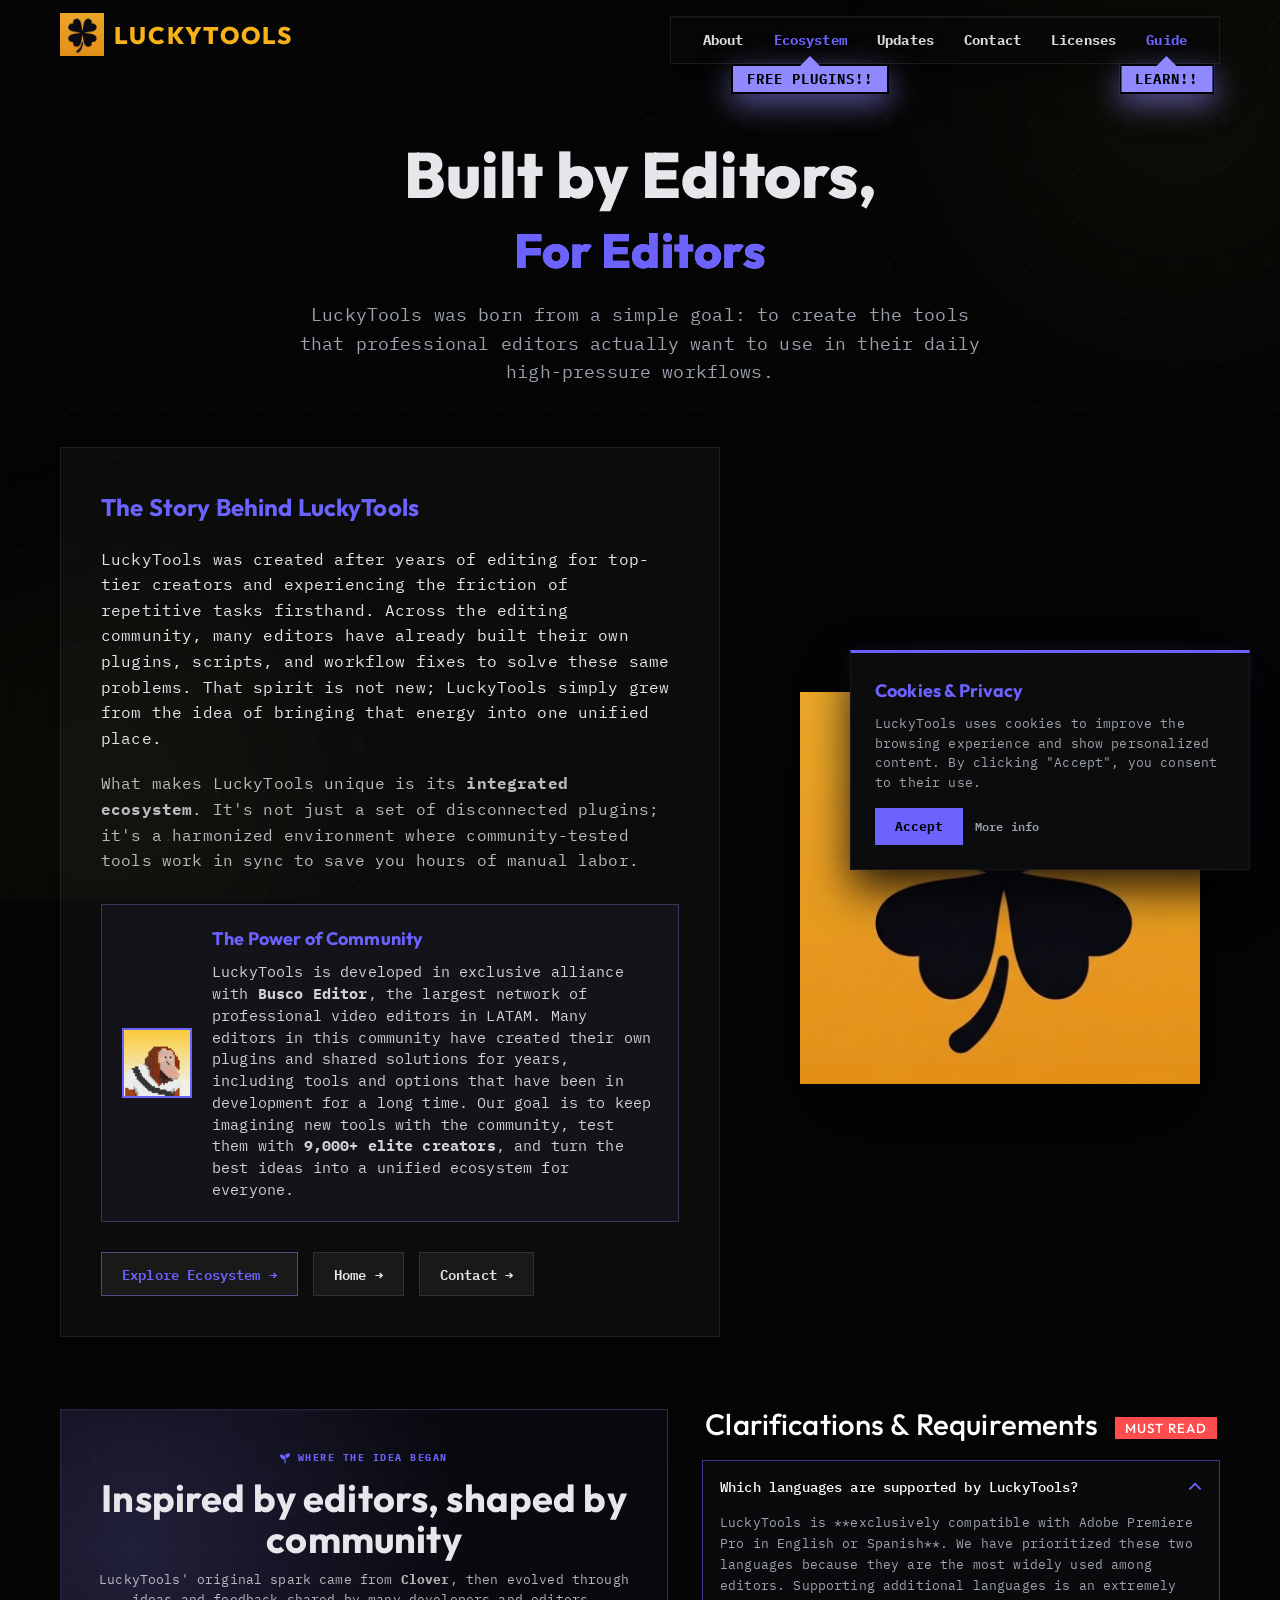
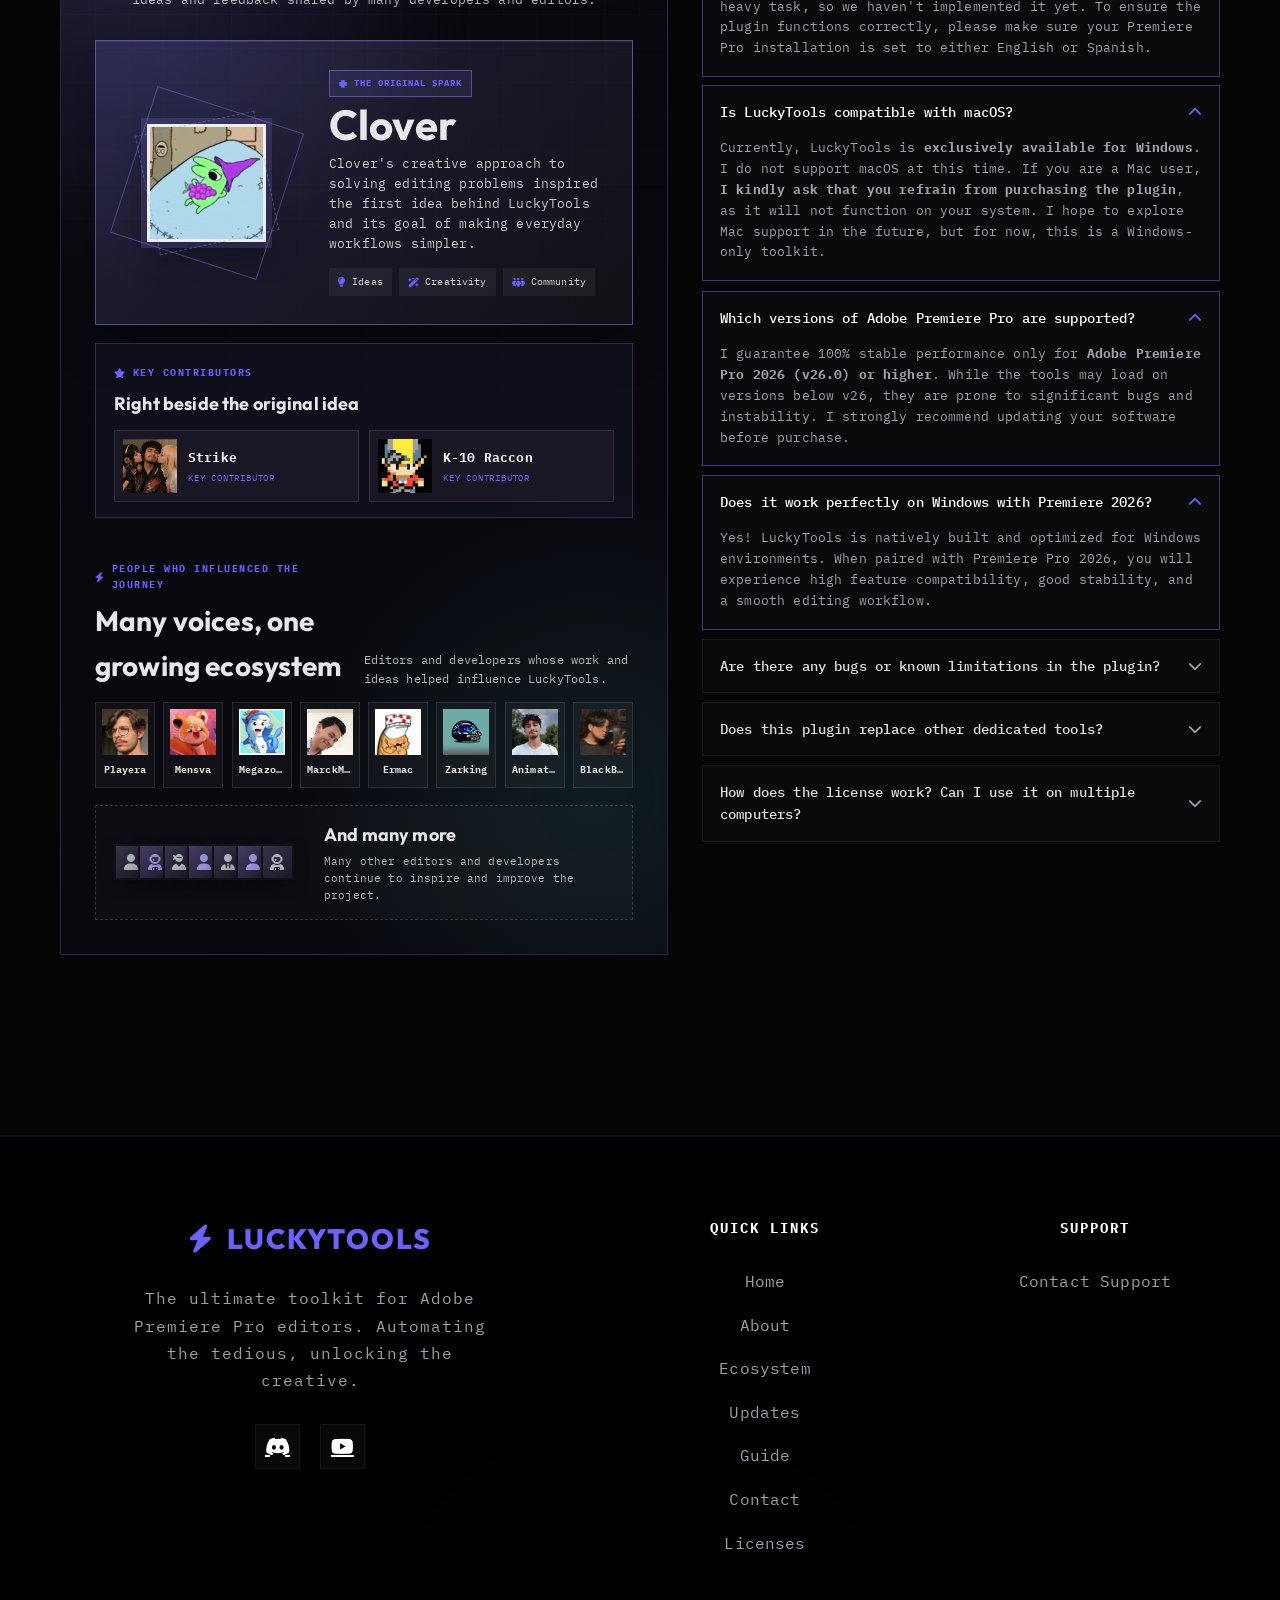
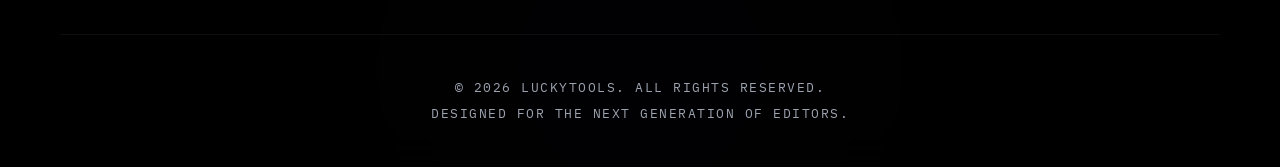
==== commit 3a0222a5: "Add files via upload" ====
--- a/about.html
+++ b/about.html
@@ -180,7 +180,7 @@
                         <span>Megazote</span>
                     </article>
                     <article class="influence-card reveal reveal-up delay-4">
-                        <a href="https://www.youtube.com/@MarckDBM" target="_blank" rel="noopener noreferrer" class="profile-photo-link" aria-label="Visit MarckDBM's YouTube channel">
+                        <a href="#" onclick="return false;" class="profile-photo-link" aria-label="Visit MarckDBM's YouTube channel">
                             <img src="assets/images/marck.jpg" alt="MarckMdb profile" loading="lazy">
                         </a>
                         <span>MarckMdb</span>
@@ -198,7 +198,7 @@
                         <span>Zarking</span>
                     </article>
                     <article class="influence-card reveal reveal-up delay-3">
-                        <a href="https://animateoo.github.io/tools/" target="_blank" rel="noopener noreferrer" class="profile-photo-link" aria-label="Visit Animateo's tools">
+                        <a href="#" onclick="return false;" class="profile-photo-link" aria-label="Visit Animateo's tools">
                             <img src="assets/images/animateo.png" alt="Animateo profile" loading="lazy">
                         </a>
                         <span>Animateo</span>
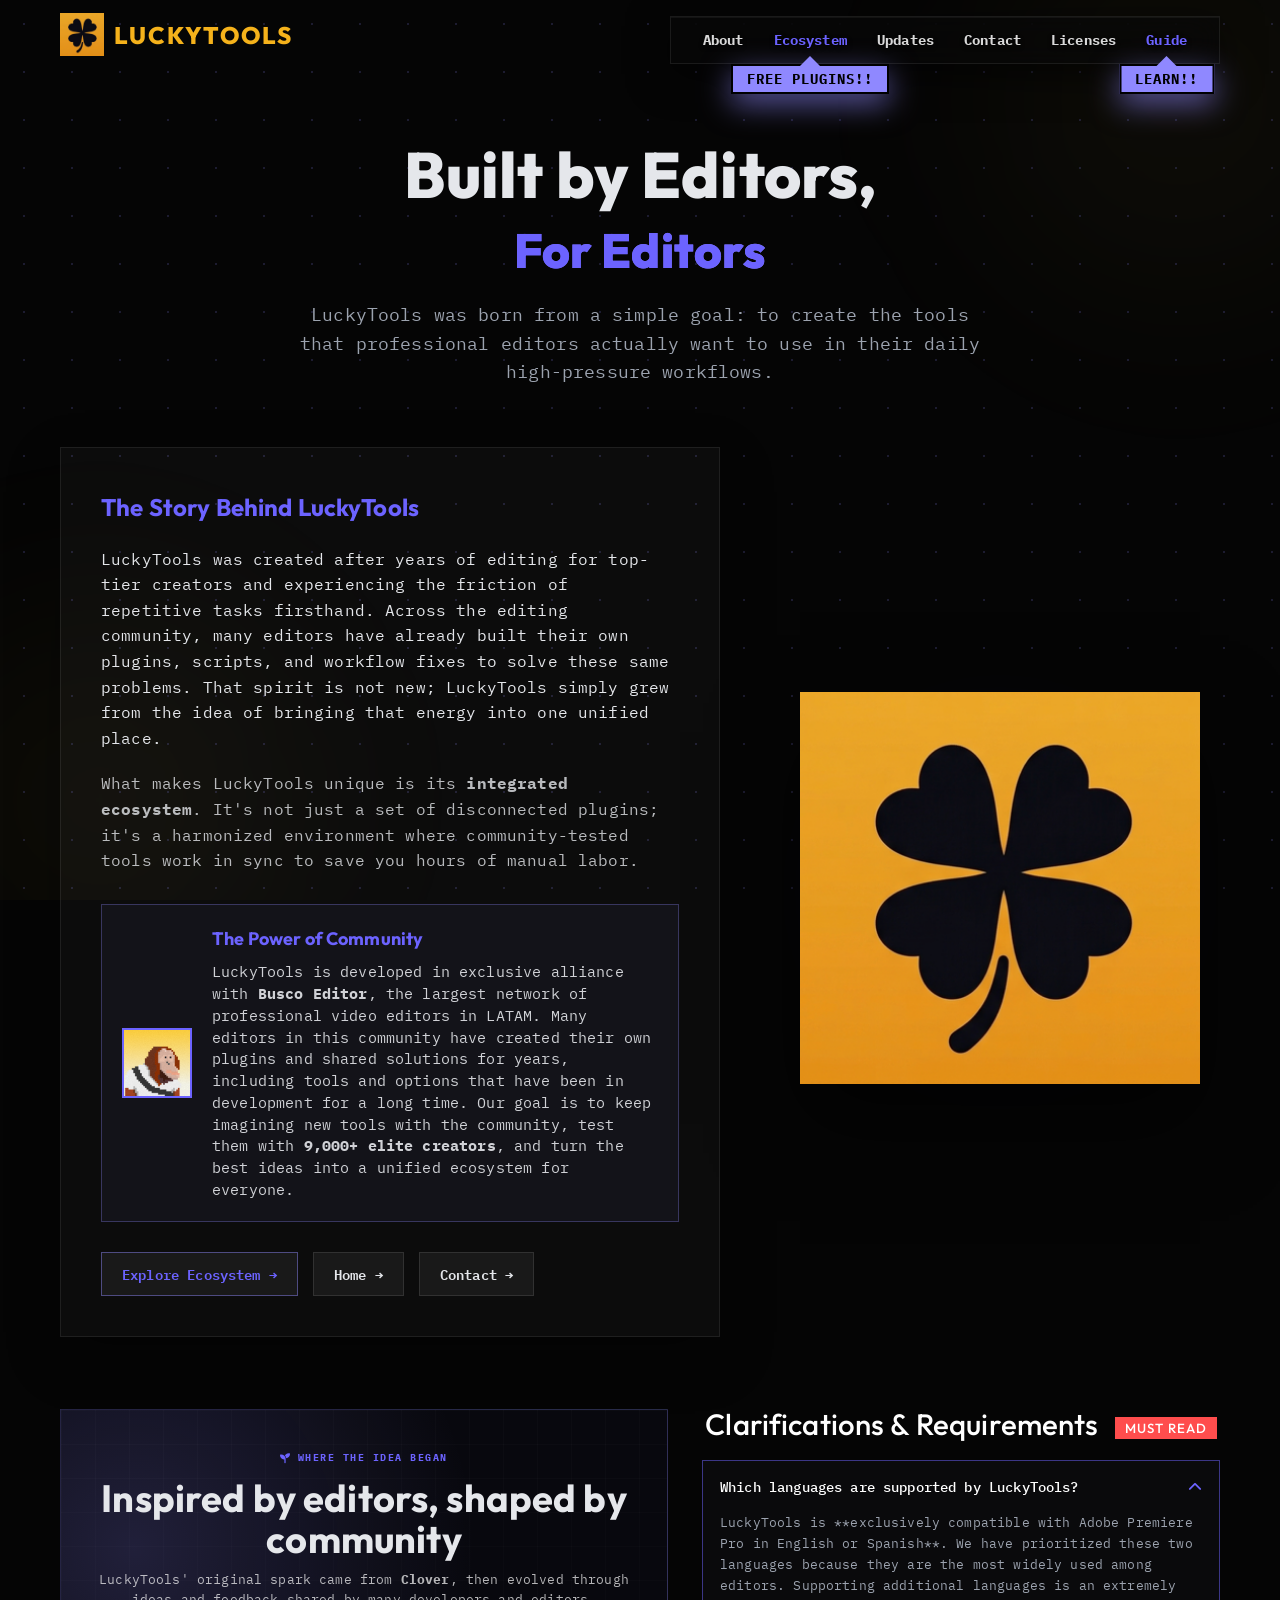
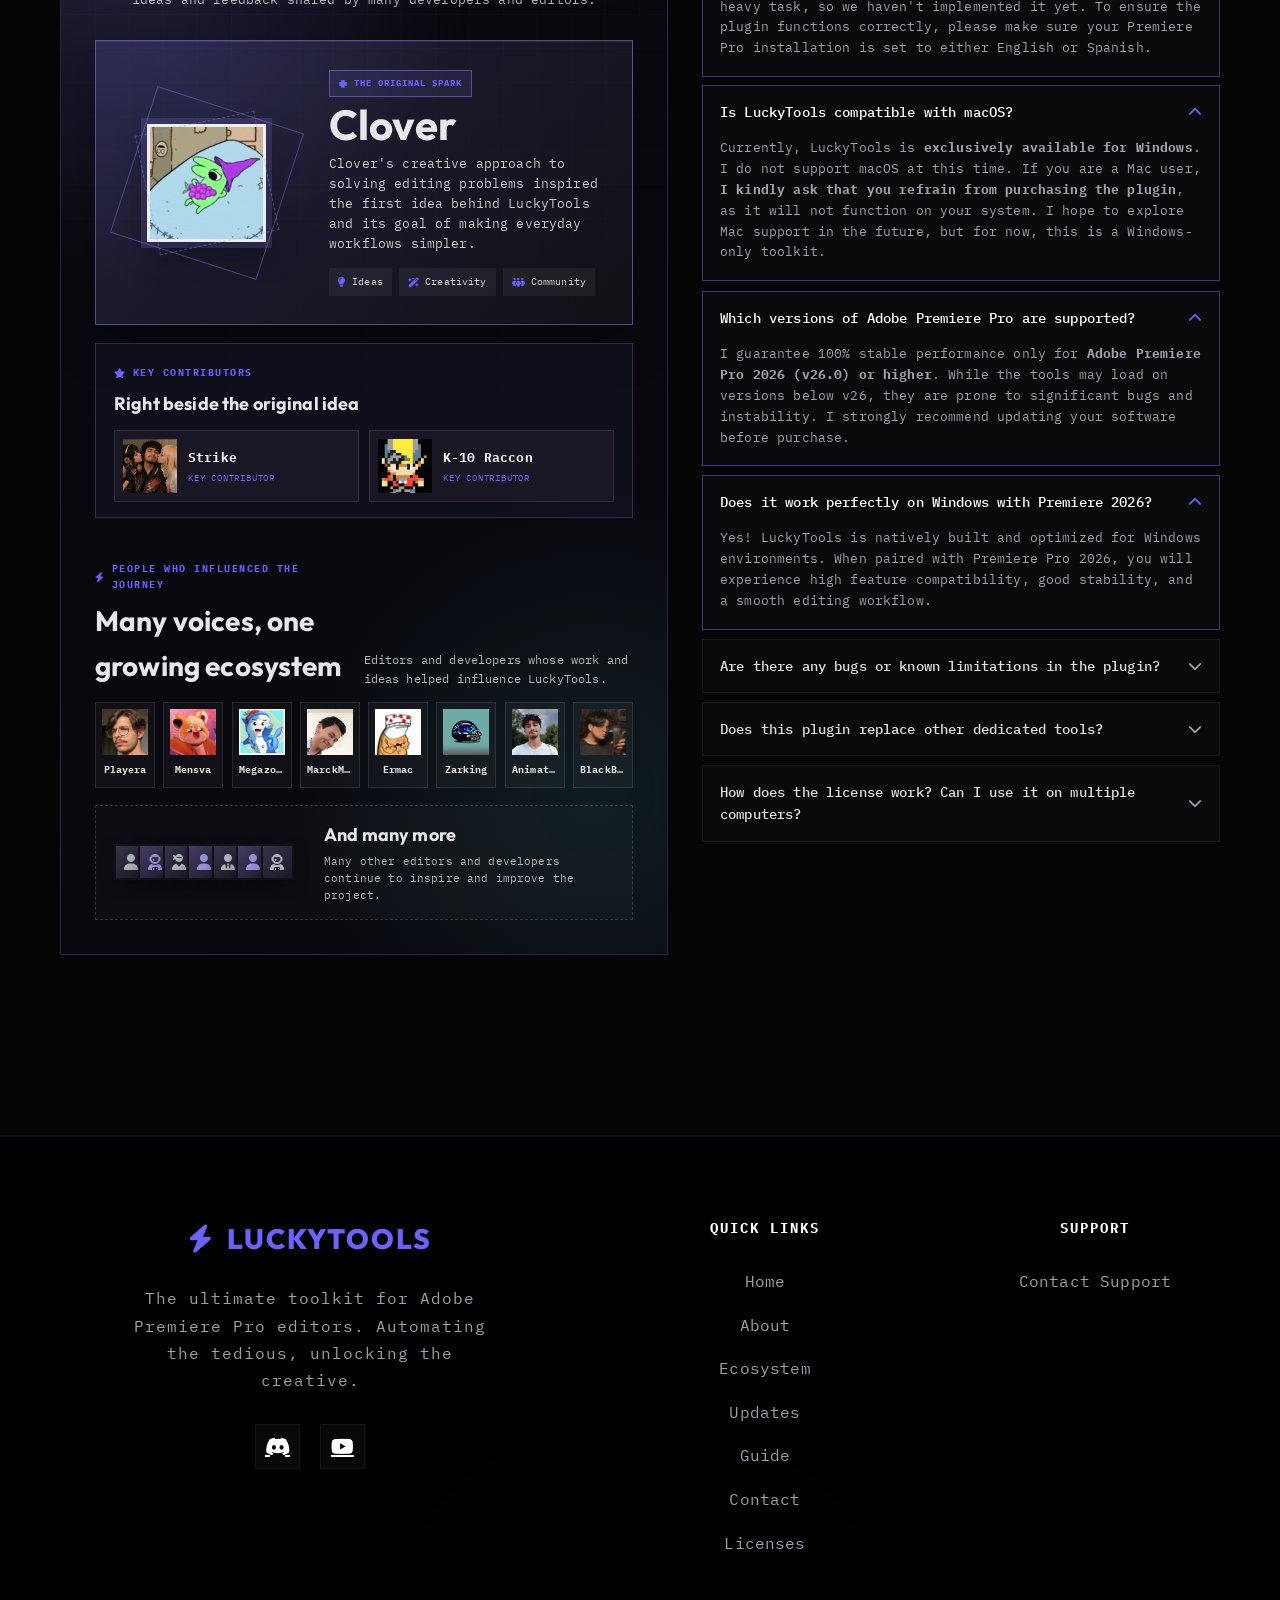
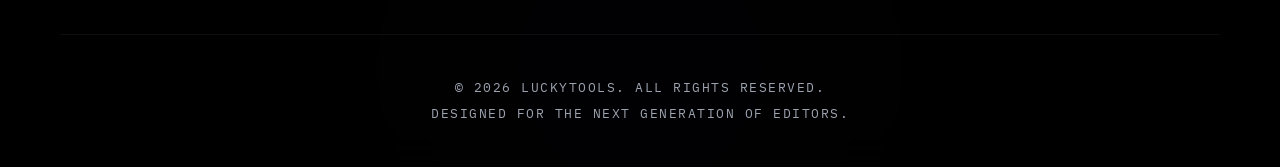
==== commit d70a37d9: "Add files via upload" ====
--- a/about.html
+++ b/about.html
@@ -466,36 +466,6 @@
             });
         })();
     </script>
-    <!-- --- PREMIUM COOKIE BANNER (SOLID DESIGN) --- -->
-    <div id="cookieBanner" class="cookie-banner" style="display: none;">
-        <div class="cookie-content">
-            <h4>Cookies &amp; Privacy</h4>
-            <p>LuckyTools uses cookies to improve the browsing experience and show personalized content. By clicking "Accept", you consent to their use.</p>
-        </div>
-        <div class="cookie-actions">
-            <button class="btn-cookie-accept" id="acceptCookies">Accept</button>
-            <a href="licenses.html#privacy" class="btn-cookie-info">More info</a>
-        </div>
-    </div>
-    <script>
-        (function() {
-            const cookieBanner = document.getElementById('cookieBanner');
-            const acceptBtn = document.getElementById('acceptCookies');
-            if (cookieBanner && acceptBtn) {
-                if (!localStorage.getItem('lucky_cookies_accepted')) {
-                    setTimeout(() => {
-                        cookieBanner.style.display = 'flex';
-                    }, 2000);
-                }
-                acceptBtn.addEventListener('click', () => {
-                    localStorage.setItem('lucky_cookies_accepted', 'true');
-                    cookieBanner.classList.add('hiding');
-                    setTimeout(() => {
-                        cookieBanner.style.display = 'none';
-                    }, 400);
-                });
-            }
-        })();
-    </script>
+
 </body>
 </html>
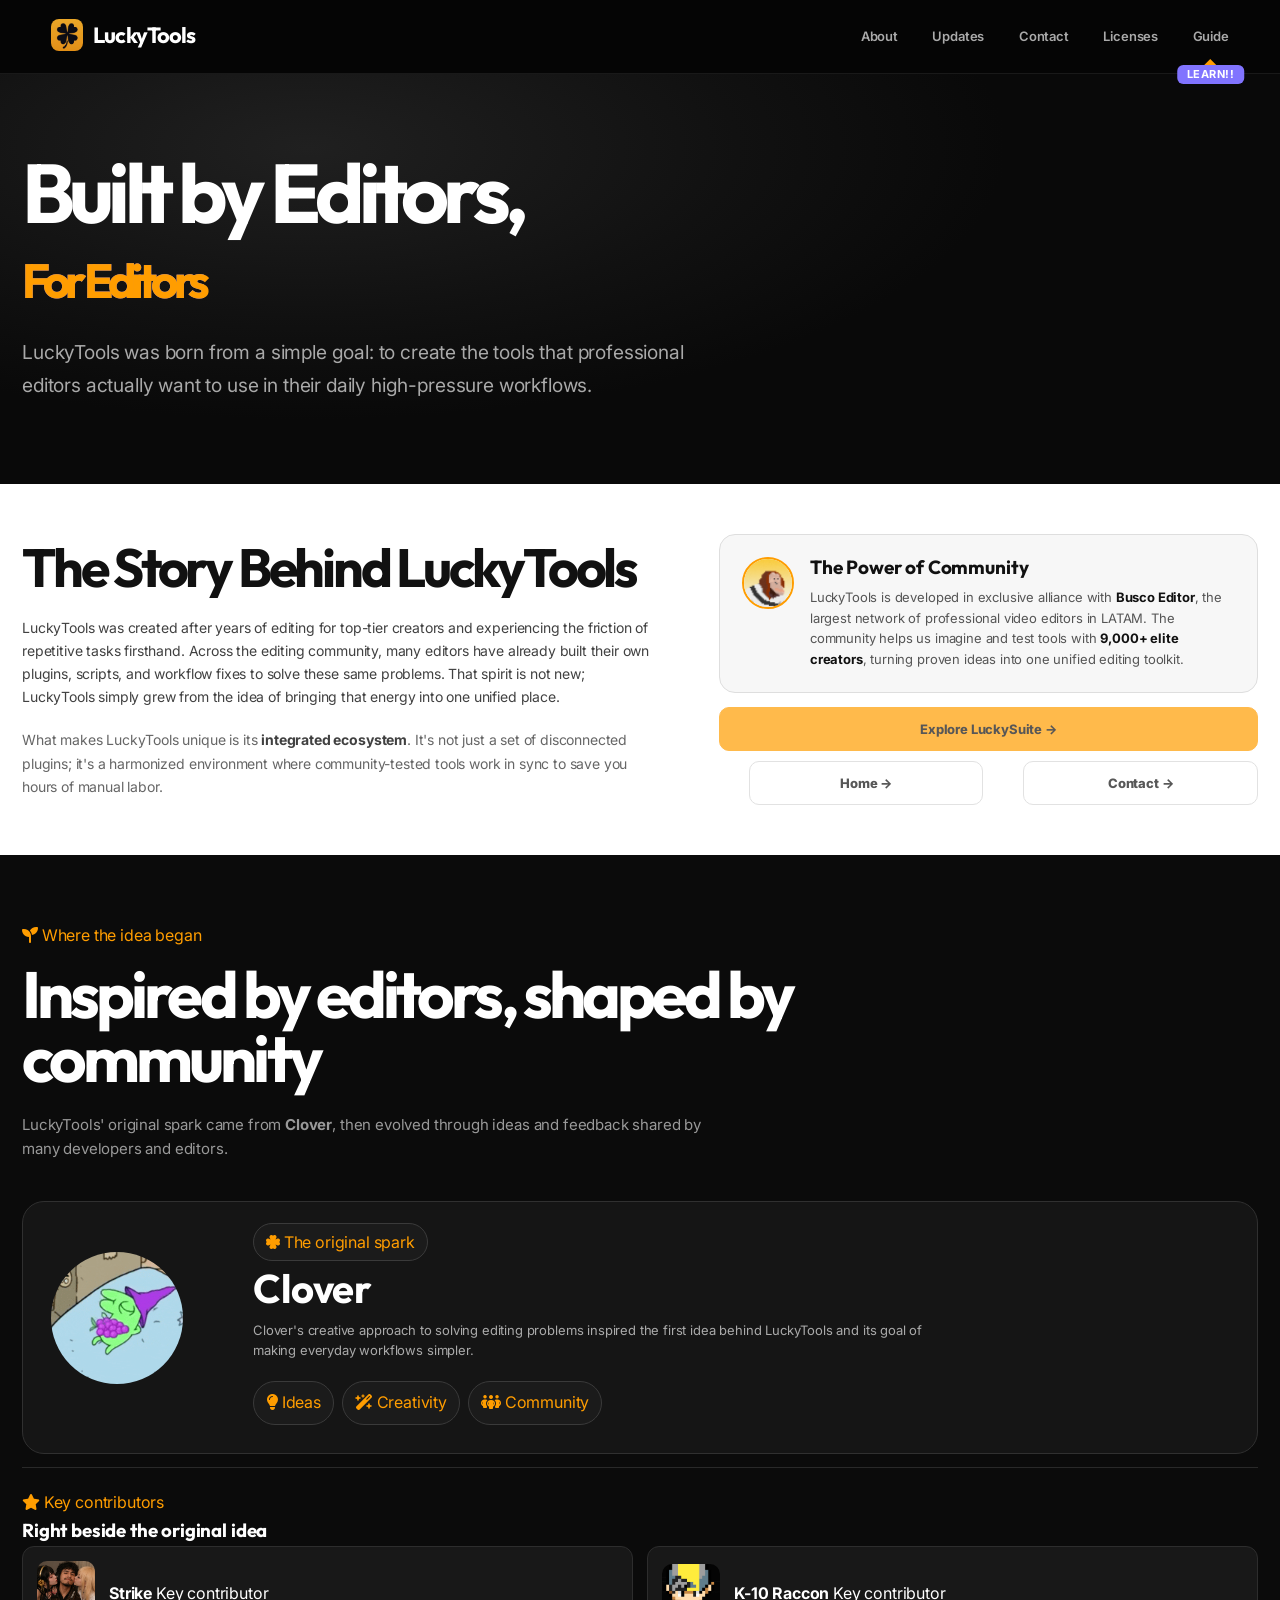
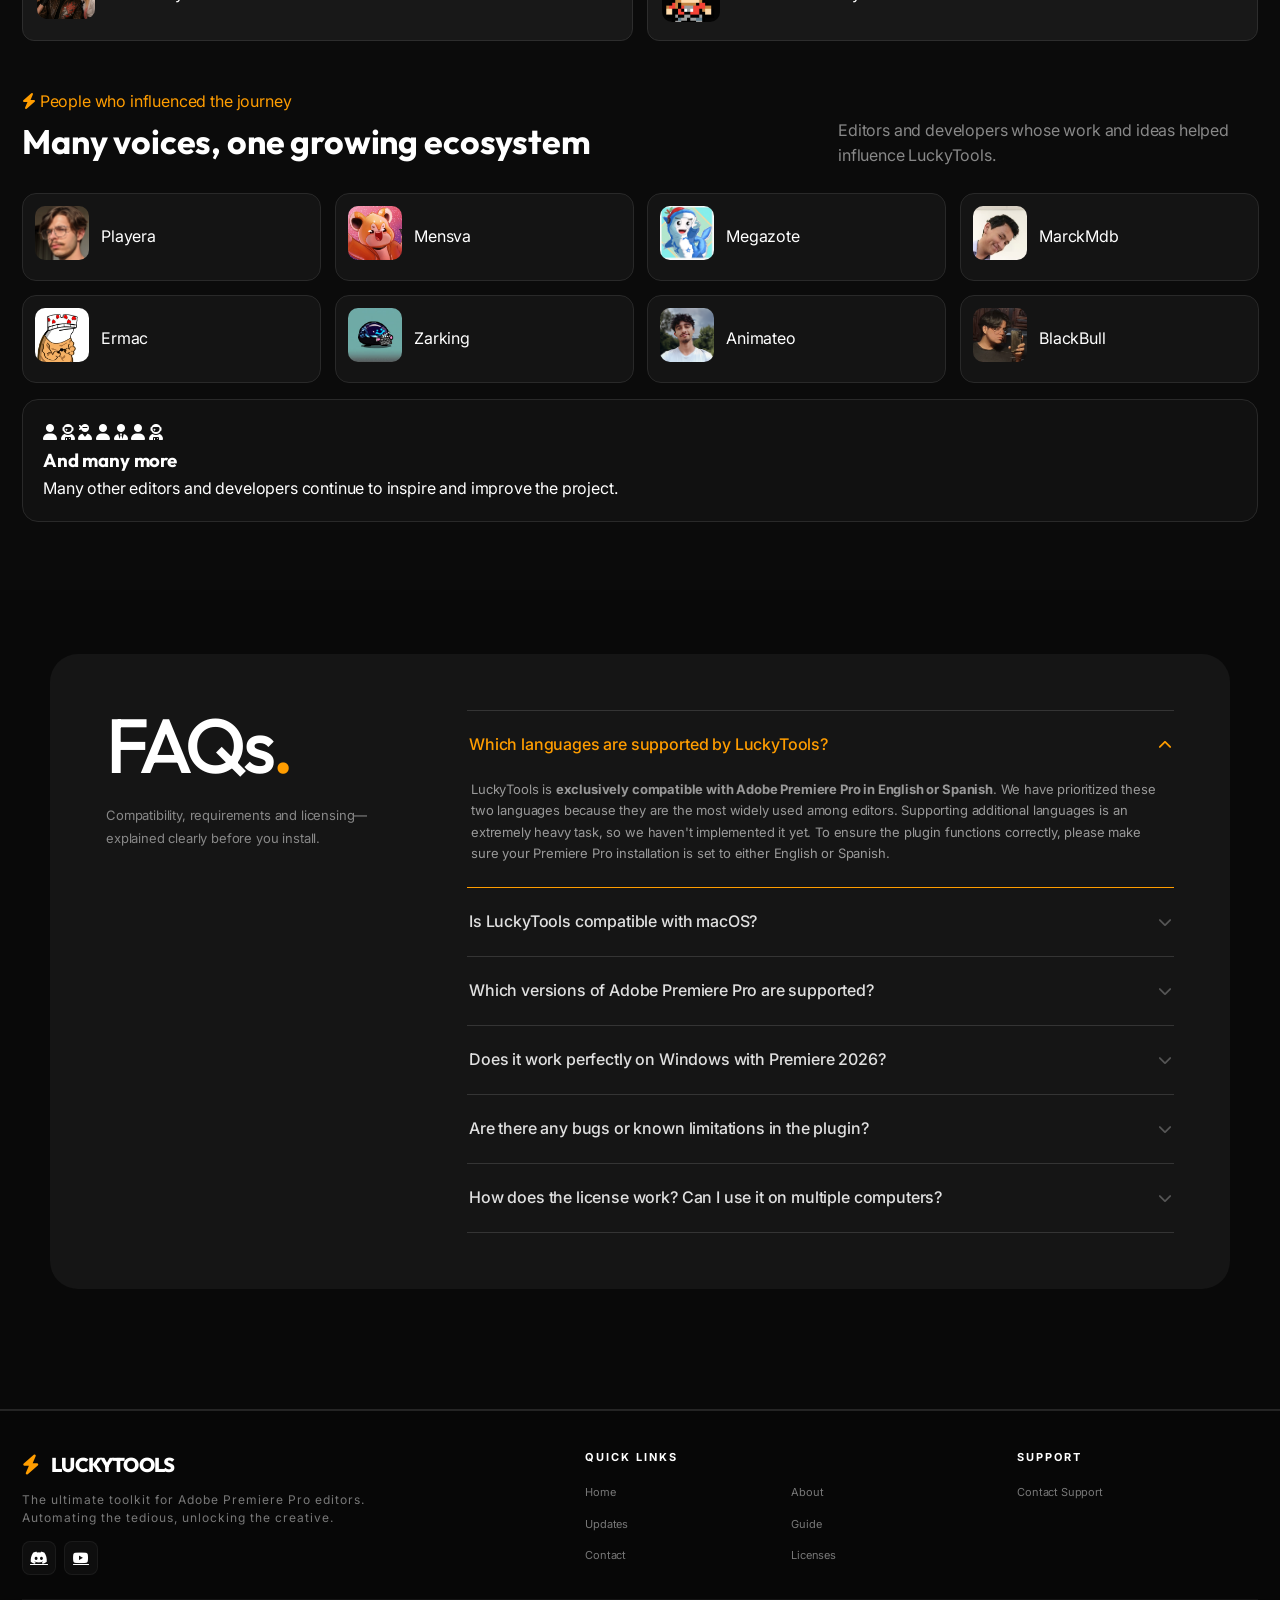
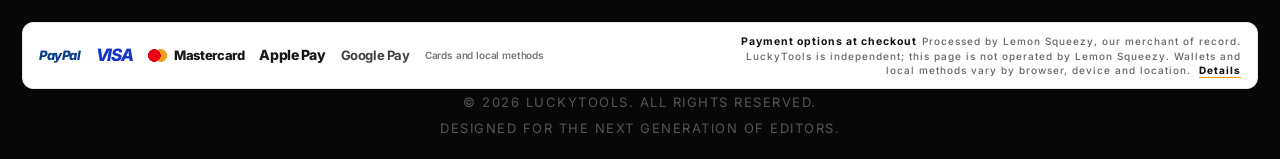
==== commit 04f364a4: "Refresh LuckyTools website design and content" ====
--- a/about.html
+++ b/about.html
@@ -6,10 +6,15 @@
     <title>About | LuckyTools</title>
     <link rel="icon" type="image/png" href="assets/images/favicon.png?v=2">
     <link rel="shortcut icon" type="image/png" href="assets/images/favicon.png?v=2">
-    <link rel="stylesheet" href="assets/css/style.css?v=27">
+    <link rel="stylesheet" href="css/style.css?v=104">
+    <link rel="stylesheet" href="assets/css/site-refresh.css?v=8">
     <link rel="stylesheet" href="https://cdnjs.cloudflare.com/ajax/libs/font-awesome/6.4.0/css/all.min.css">
+    <link rel="stylesheet" href="css/header-unified.css?v=3">
+    <link rel="stylesheet" href="css/payment-methods.css?v=2">
+    <link rel="stylesheet" href="css/footer-unified.css?v=2">
+    <link rel="stylesheet" href="css/about-compact.css?v=1">
 </head>
-<body>
+<body class="interior-page interior-about">
     <div class="bg-blobs">
         <div class="blob blob-1"></div>
         <div class="blob blob-2"></div>
@@ -24,10 +29,6 @@
         </div>
         <nav>
             <a href="about.html">About</a>
-            <div class="nav-eco-link" style="margin-left: 30px;">
-                <a href="ecosystem.html" style="margin-left: 0; opacity: 1; color: var(--accent-color);">Ecosystem</a>
-                <span class="free-badge">FREE PLUGINS!!</span>
-            </div>
             <a href="releases.html">Updates</a>
             <a href="contact.html">Contact</a>
             <a href="licenses.html">Licenses</a>
@@ -47,11 +48,6 @@
         <a href="index.html">Home</a>
         <div class="nav-overlay-divider"></div>
         <a href="about.html">About</a>
-        <div class="nav-overlay-divider"></div>
-        <div class="nav-eco-link" style="margin-left: 0; margin-bottom: 20px;">
-            <a href="ecosystem.html" style="margin-left: 0; opacity: 1; color: var(--accent-color); font-size: 24px;">Ecosystem</a>
-            <span class="free-badge" style="top: 40px;">FREE PLUGINS!!</span>
-        </div>
         <div class="nav-overlay-divider"></div>
         <a href="releases.html">Updates</a>
         <div class="nav-overlay-divider"></div>
@@ -78,27 +74,25 @@
                         <h2 style="font-family: 'Outfit', sans-serif; font-size: 24px; margin-bottom: 20px; color: var(--accent-color);">The Story Behind LuckyTools</h2>
                         <p style="margin-bottom: 20px;">LuckyTools was created after years of editing for top-tier creators and experiencing the friction of repetitive tasks firsthand. Across the editing community, many editors have already built their own plugins, scripts, and workflow fixes to solve these same problems. That spirit is not new; LuckyTools simply grew from the idea of bringing that energy into one unified place.</p>
                         
-                        <p style="margin-bottom: 30px; opacity: 0.8;">What makes LuckyTools unique is its <strong>integrated ecosystem</strong>. It's not just a set of disconnected plugins; it's a harmonized environment where community-tested tools work in sync to save you hours of manual labor.</p>
-
-                        <div style="background: rgba(143, 136, 255, 0.05); border: 1px solid rgba(143, 136, 255, 0.3); padding: 20px; border-radius: 12px; margin-bottom: 30px; display: flex; flex-wrap: wrap; align-items: center; gap: 20px;">
-                            <img src="assets/images/busco.jpg" alt="Busco Editor" style="width: 70px; height: 70px; border-radius: 50%; border: 2px solid var(--accent-color); flex-shrink: 0;">
-                            <div style="flex: 1; min-width: 200px;">
-                                <h3 style="margin: 0 0 8px 0; font-size: 18px; color: var(--accent-color); font-family: 'Outfit', sans-serif;">The Power of Community</h3>
-                                <p style="margin: 0; font-size: 14.5px; opacity: 0.9; line-height: 1.5;">LuckyTools is developed in exclusive alliance with <strong>Busco Editor</strong>, the largest network of professional video editors in LATAM. Many editors in this community have created their own plugins and shared solutions for years, including tools and options that have been in development for a long time. Our goal is to keep imagining new tools with the community, test them with <strong>9,000+ elite creators</strong>, and turn the best ideas into a unified ecosystem for everyone.</p>
-                            </div>
+                        <p style="margin-bottom: 0; opacity: 0.8;">What makes LuckyTools unique is its <strong>integrated ecosystem</strong>. It's not just a set of disconnected plugins; it's a harmonized environment where community-tested tools work in sync to save you hours of manual labor.</p>
+                    </div>
+                </div>
+
+                <aside class="about-side-v2" aria-label="Community and LuckyTools links">
+                    <div class="about-community-card">
+                        <img src="assets/images/busco.jpg" alt="Busco Editor" class="about-community-avatar">
+                        <div>
+                            <h3>The Power of Community</h3>
+                            <p>LuckyTools is developed in exclusive alliance with <strong>Busco Editor</strong>, the largest network of professional video editors in LATAM. The community helps us imagine and test tools with <strong>9,000+ elite creators</strong>, turning proven ideas into one unified editing toolkit.</p>
                         </div>
-                        
-                        <div class="about-links" style="display: flex; gap: 15px; flex-wrap: wrap;">
-                            <a href="ecosystem.html" class="social-item-v2" style="padding: 10px 20px; font-size: 14px; border-color: rgba(143, 136, 255, 0.45); color: var(--accent-color);">Explore Ecosystem &rarr;</a>
-                            <a href="index.html" class="social-item-v2" style="padding: 10px 20px; font-size: 14px;">Home &rarr;</a>
-                            <a href="contact.html" class="social-item-v2" style="padding: 10px 20px; font-size: 14px;">Contact &rarr;</a>
-                        </div>
-                    </div>
-                </div>
-
-                <div class="about-visual-v2">
-                    <img src="assets/images/about-demo.png" alt="LuckyTools About">
-                </div>
+                    </div>
+
+                    <nav class="about-links" aria-label="Learn more about LuckyTools">
+                        <a href="luckysuite.html" class="social-item-v2">Explore LuckySuite &rarr;</a>
+                        <a href="index.html" class="social-item-v2">Home &rarr;</a>
+                        <a href="contact.html" class="social-item-v2">Contact &rarr;</a>
+                    </nav>
+                </aside>
             </div>
 
             <div class="about-info-grid">
@@ -228,12 +222,12 @@
                 </div>
             </section>
 
-        <!-- COMPATIBILITY FAQ SECTION -->
+        <!-- FAQ SECTION -->
         <section class="faq-section container" style="margin-top: clamp(40px, 8vw, 100px);">
             <h2 class="reveal reveal-up" style="text-align: center; margin-bottom: 25px; font-family: 'Outfit', sans-serif;">
-                Clarifications &amp; Requirements 
-                <span style="background: #ff4d4d; color: white; padding: 4px 10px; border-radius: 6px; font-size: 0.45em; vertical-align: middle; text-transform: uppercase; animation: warningBounce 3s infinite; display: inline-block; margin-left: 10px; letter-spacing: 1px;">Must Read</span>
+                FAQs<span style="color: var(--accent-color);">.</span>
             </h2>
+            <p class="faq-section-intro">Compatibility, requirements and licensing—explained clearly before you install.</p>
             <div class="faq-accordion">
                 <div class="faq-item reveal reveal-left delay-1 open" onclick="this.classList.toggle('open')">
                     <div class="faq-question">
@@ -241,11 +235,11 @@
                         <i class="fas fa-chevron-down"></i>
                     </div>
                     <div class="faq-answer">
-                        <p>LuckyTools is **exclusively compatible with Adobe Premiere Pro in English or Spanish**. We have prioritized these two languages because they are the most widely used among editors. Supporting additional languages is an extremely heavy task, so we haven't implemented it yet. To ensure the plugin functions correctly, please make sure your Premiere Pro installation is set to either English or Spanish.</p>
-                    </div>
-                </div>
-
-                <div class="faq-item reveal reveal-right delay-2 open" onclick="this.classList.toggle('open')">
+                        <p>LuckyTools is <strong>exclusively compatible with Adobe Premiere Pro in English or Spanish</strong>. We have prioritized these two languages because they are the most widely used among editors. Supporting additional languages is an extremely heavy task, so we haven't implemented it yet. To ensure the plugin functions correctly, please make sure your Premiere Pro installation is set to either English or Spanish.</p>
+                    </div>
+                </div>
+
+                <div class="faq-item reveal reveal-right delay-2" onclick="this.classList.toggle('open')">
                     <div class="faq-question">
                         Is LuckyTools compatible with macOS?
                         <i class="fas fa-chevron-down"></i>
@@ -255,7 +249,7 @@
                     </div>
                 </div>
                 
-                <div class="faq-item reveal reveal-left delay-3 open" onclick="this.classList.toggle('open')">
+                <div class="faq-item reveal reveal-left delay-3" onclick="this.classList.toggle('open')">
                     <div class="faq-question">
                         Which versions of Adobe Premiere Pro are supported?
                         <i class="fas fa-chevron-down"></i>
@@ -265,7 +259,7 @@
                     </div>
                 </div>
 
-                <div class="faq-item reveal reveal-right delay-4 open" onclick="this.classList.toggle('open')">
+                <div class="faq-item reveal reveal-right delay-4" onclick="this.classList.toggle('open')">
                     <div class="faq-question">
                         Does it work perfectly on Windows with Premiere 2026?
                         <i class="fas fa-chevron-down"></i>
@@ -283,17 +277,6 @@
                     <div class="faq-answer">
                         <p>LuckyTools is a project that is always growing and evolving. While we do our best to make sure everything is stable, it's possible that you might find some minor errors or quirks along the way.</p>
                         <p>The best part is that we are constantly listening to your feedback. Your support helps us release regular updates and fixes, making these tools better and more reliable for every editor in the community!</p>
-                    </div>
-                </div>
-
-                <div class="faq-item reveal reveal-right delay-6" onclick="this.classList.toggle('open')">
-                    <div class="faq-question">
-                        Does this plugin replace other dedicated tools?
-                        <i class="fas fa-chevron-down"></i>
-                    </div>
-                    <div class="faq-answer">
-                        <p>It does not intend to. The focus with LuckyTools is to group everyday functions to speed up workflows quickly and easily. Because of this, the tools are straightforward in terms of configuration and do not offer great depth&mdash;the goal is to maintain ease of use without overwhelming settings or complex menus.</p>
-                        <p><strong>Ultimately, the true vision behind LuckyTools is to act as a unified ecosystem</strong>, where all its panels and tools communicate seamlessly with each other to multiply your efficiency across the entire editing process.</p>
                     </div>
                 </div>
 
@@ -345,7 +328,6 @@
                         <ul>
                             <li><a href="index.html">Home</a></li>
                             <li><a href="about.html">About</a></li>
-                            <li><a href="ecosystem.html">Ecosystem</a></li>
                             <li><a href="releases.html">Updates</a></li>
                             <li><a href="guide.html">Guide</a></li>
                             <li><a href="contact.html">Contact</a></li>
@@ -362,6 +344,18 @@
                     </div>
                 </div>
                 
+                <div class="payment-methods" aria-label="Payment methods">
+                    <div class="payment-brands">
+                        <span class="payment-brand payment-paypal">PayPal</span>
+                        <span class="payment-brand payment-visa">VISA</span>
+                        <span class="payment-brand payment-mastercard">Mastercard</span>
+                        <span class="payment-brand payment-apple">Apple Pay</span>
+                        <span class="payment-brand payment-google">Google Pay</span>
+                        <span class="payment-more">Cards and local methods</span>
+                    </div>
+                    <p class="payment-methods-copy"><strong>Payment options at checkout</strong>Processed by Lemon Squeezy, our merchant of record. LuckyTools is independent; this page is not operated by Lemon Squeezy. Wallets and local methods vary by browser, device and location. <a href="https://docs.lemonsqueezy.com/help/checkout/payment-methods" target="_blank" rel="noopener">Details</a></p>
+                </div>
+
                 <div class="copyright-text">
                     <p>&copy; 2026 LUCKYTOOLS. ALL RIGHTS RESERVED. <br>DESIGNED FOR THE NEXT GENERATION OF EDITORS.</p>
                 </div>
--- a/css/style.css
+++ b/css/style.css
@@ -0,0 +1,5590 @@
+/* style.css */
+@import url('https://fonts.googleapis.com/css2?family=Inter:wght@400;500;600;700&family=Outfit:wght@400;700;800&display=swap');
+
+html {
+    scroll-behavior: smooth;
+}
+
+:root {
+    --bg-dark: #0d0d0d;
+    --bg-light: #f5f4f0;
+    --bg-white: #ffffff;
+    --accent-color: #7c6ff7;
+    --accent-glow: rgba(124, 111, 247, 0.4);
+    --text-color: #111111;
+    --text-light: #f0f0f0;
+    --text-muted: #555555;
+    --text-muted-light: #888888;
+    --card-bg: #ffffff;
+    --card-bg-dark: #151515;
+    --card-border: rgba(0, 0, 0, 0.08);
+    --card-border-dark: rgba(255, 255, 255, 0.08);
+    --glass-bg: rgba(255, 255, 255, 0.7);
+    --glass-bg-dark: rgba(20, 20, 20, 0.7);
+    --container-width: 1200px;
+}
+
+* {
+    margin: 0;
+    padding: 0;
+    box-sizing: border-box;
+}
+
+/* Preserve circles only where the shape communicates identity or status. */
+.avatar,
+.support-avatar,
+.avatar-count,
+.reviewer-profile-link,
+.release-marker,
+.blob,
+input[type="radio"],
+input[type="checkbox"] {
+    border-radius: 50% !important;
+}
+
+/* Suppress native controls only on decorative autoplay videos. */
+video:not([controls])::-webkit-media-controls            { display: none !important; }
+video:not([controls])::-webkit-media-controls-enclosure  { display: none !important; }
+video:not([controls])::-webkit-media-controls-panel      { display: none !important; }
+video:not([controls])::-webkit-media-controls-play-button { display: none !important; }
+video:not([controls])::-webkit-media-controls-overlay-cast-button { display: none !important; }
+video:not([controls])::--webkit-media-controls-timeline  { display: none !important; }
+
+body {
+    background-color: var(--bg-dark);
+    color: var(--text-light);
+    font-family: 'Inter', sans-serif;
+    letter-spacing: -0.01em;
+    line-height: 1.6;
+    overflow-x: hidden;
+}
+
+button,
+input,
+textarea,
+select {
+    font-family: inherit;
+}
+
+/* Minimalist gradient background */
+.video-bg-container {
+    position: absolute;
+    top: 0;
+    left: 0;
+    width: 100%;
+    height: 100vh;
+    background: radial-gradient(ellipse at top, rgba(30, 30, 30, 0.5) 0%, var(--bg-dark) 100%);
+    z-index: -1;
+    pointer-events: none;
+}
+
+.seam-hider { display: none; }
+
+.container {
+    max-width: var(--container-width);
+    margin: 0 auto;
+    padding: 0 20px;
+}
+
+.hero.container {
+    max-width: 1600px; /* Expanded for 16:9 video */
+}
+
+header {
+    height: 70px;
+    display: flex;
+    justify-content: space-between;
+    align-items: center;
+    position: relative;
+    z-index: 10;
+    background-color: #000000;
+    width: 100%;
+    padding: 0 40px;
+    box-shadow: 0 1px 0 rgba(255,255,255,0.05);
+}
+
+.logo img {
+    filter: none;
+    transition: transform 0.3s ease;
+    border-radius: 8px;
+}
+
+.logo a:hover img {
+    transform: scale(1.1);
+}
+
+.logo {
+    font-family: 'Outfit', sans-serif;
+    font-weight: 800;
+    font-size: 24px;
+    text-transform: uppercase;
+    letter-spacing: 1px;
+    color: var(--text-light);
+}
+
+header nav {
+    display: flex;
+    align-items: center;
+    padding: 0;
+    background: transparent;
+    border: none;
+    box-shadow: none;
+}
+
+nav a {
+    color: var(--text-light);
+    text-decoration: none;
+    margin-left: 30px;
+    font-size: 14px;
+    font-weight: 600;
+    opacity: 0.7;
+    position: relative;
+    transition: all 0.3s ease;
+}
+
+nav a::after {
+    content: '';
+    position: absolute;
+    bottom: -4px;
+    left: 0;
+    width: 0;
+    height: 2px;
+    background: var(--accent-color);
+    transition: width 0.3s ease;
+}
+
+nav a:first-child {
+    margin-left: 0;
+}
+
+nav a:hover {
+    opacity: 1;
+    color: var(--text-light);
+}
+
+nav a:hover::after {
+    width: 100%;
+}
+
+nav a[aria-current="page"] {
+    opacity: 1;
+    color: var(--text-light);
+}
+
+nav a[aria-current="page"]::after {
+    width: 100%;
+}
+
+/* Ecosystem Link Badge */
+.nav-eco-link {
+    position: relative;
+    display: inline-flex;
+    align-items: center;
+}
+
+.free-badge {
+    position: absolute;
+    top: 35px; /* Below the link */
+    left: 50%;
+    transform: translateX(-50%);
+    background: var(--accent-color);
+    color: #fff;
+    font-size: 11px;
+    font-weight: 700;
+    padding: 4px 10px;
+    border-radius: 6px;
+    white-space: nowrap;
+    letter-spacing: 0.5px;
+    pointer-events: none;
+    line-height: 1;
+    z-index: 1000;
+}
+
+.free-badge::after {
+    content: '';
+    position: absolute;
+    top: -6px; /* Arrow at top pointing up */
+    left: 50%;
+    transform: translateX(-50%);
+    border-left: 6px solid transparent;
+    border-right: 6px solid transparent;
+    border-bottom: 6px solid var(--accent-color);
+    border-top: none;
+}
+
+@keyframes badge-float-rev {
+    0%, 100% { transform: translateX(-50%) translateY(0); }
+    50% { transform: translateX(-50%) translateY(8px); }
+}
+
+main {
+    padding-top: 60px;
+}
+
+.hero {
+    display: flex;
+    flex-direction: column;
+    justify-content: center;
+    align-items: center;
+    min-height: 80vh;
+    padding: 60px 0;
+    position: relative;
+    z-index: 1;
+}
+
+.hero-content-wrapper {
+    display: flex;
+    align-items: stretch; /* Match height of card and video precisely */
+    justify-content: center;
+    gap: 24px;
+    width: 100%;
+}
+
+.hero-card-column {
+    flex: 0 0 520px; /* Expanded further to accommodate much larger headline text */
+}
+
+.hero-video-column {
+    flex: 1; /* Expand horizontally to maintain ratio */
+    display: flex;
+    align-items: center;
+    justify-content: flex-start;
+}
+
+.hero-card {
+    background: var(--card-bg);
+    border: 1px solid var(--card-border);
+    backdrop-filter: blur(10px);
+    padding: 36px;
+    border-radius: 24px;
+    width: 100%;
+    height: 100%;
+    position: relative;
+    overflow: hidden;
+    box-shadow: 0 20px 50px rgba(0, 0, 0, 0.5);
+}
+
+.hero-card::before {
+    content: '';
+    position: absolute;
+    top: 0;
+    left: 0;
+    width: 100%;
+    height: 4px;
+    background: var(--accent-color);
+}
+
+.full-width-bg {
+    width: 100%;
+    background: rgba(12, 12, 12, 0.9);
+    border-top: 1px solid rgba(255, 255, 255, 0.05);
+    border-bottom: 1px solid rgba(255, 255, 255, 0.05);
+    backdrop-filter: blur(20px);
+    position: relative;
+    margin-top: 80px;
+    margin-bottom: 40px;
+}
+
+
+.support-badge {
+    display: inline-flex;
+    align-items: center;
+    gap: 15px;
+    background: rgba(108, 99, 255, 0.05);
+    border: 1px solid rgba(108, 99, 255, 0.15);
+    padding: 10px 20px;
+    border-radius: 100px;
+    margin-bottom: 30px;
+    transition: all 0.4s cubic-bezier(0.175, 0.885, 0.32, 1.275);
+    cursor: pointer;
+    text-decoration: none;
+}
+
+.support-badge:hover {
+    background: rgba(108, 99, 255, 0.1);
+    border-color: var(--accent-color);
+    transform: translateX(8px);
+    box-shadow: 0 0 30px rgba(108, 99, 255, 0.1);
+}
+
+.support-avatar {
+    width: 44px;
+    height: 44px;
+    border-radius: 50%;
+    border: 2px solid var(--accent-color);
+    object-fit: cover;
+    box-shadow: 0 0 15px rgba(108, 99, 255, 0.3);
+}
+
+.support-text {
+    display: flex;
+    flex-direction: column;
+    justify-content: center;
+}
+
+.support-label {
+    font-size: 9px;
+    font-weight: 800;
+    letter-spacing: 1.5px;
+    color: var(--text-muted);
+    text-transform: uppercase;
+    line-height: 1;
+    margin-bottom: 4px;
+}
+
+.support-name {
+    font-family: 'Outfit', sans-serif;
+    font-size: 16px;
+    font-weight: 700;
+    color: var(--text-color);
+    line-height: 1;
+}
+
+.hero-icon {
+    font-size: 32px;
+    color: var(--accent-color);
+    margin-bottom: 24px;
+}
+
+h1 {
+    font-family: 'Outfit', sans-serif;
+    font-size: 42px; /* Increased for a more premium, impactful look */
+    font-weight: 800;
+    margin-bottom: 20px;
+    line-height: 1.1;
+}
+
+h1 span {
+    background: linear-gradient(90deg, #6c63ff, #8f88ff, #4f46e5, #6c63ff);
+    background-size: 300% auto;
+    -webkit-background-clip: text;
+    background-clip: text;
+    color: transparent;
+    animation: gradientFlow 5s linear infinite;
+    display: inline-block; 
+    white-space: nowrap; 
+    font-size: 48px; /* Increased significantly as requested */
+}
+
+/* Mobile: allow h1 span to wrap so it doesn't overflow screen */
+@media (max-width: 768px) {
+    h1 span {
+        white-space: normal;
+        font-size: 34px;
+    }
+}
+@media (max-width: 480px) {
+    h1 span {
+        font-size: 28px;
+    }
+}
+
+/* Word Rotation Animation */
+.word-rotate {
+    display: inline-block;
+    position: relative;
+    transition: opacity 0.4s ease, transform 0.4s cubic-bezier(0.2, 1, 0.3, 1);
+    min-width: 240px; /* Increased to accommodate the 48px font size */
+}
+
+@media (max-width: 768px) {
+    .word-rotate {
+        min-width: 0; /* Let it size naturally on mobile */
+        display: block;
+    }
+}
+
+.word-rotate.exit {
+    opacity: 0;
+    transform: translateY(-15px);
+}
+
+.word-rotate.enter {
+    opacity: 0;
+    transform: translateY(15px);
+    transition: none;
+}
+
+@keyframes gradientFlow {
+    0% { background-position: 0% center; }
+    100% { background-position: 300% center; }
+}
+
+.hero-card p {
+    color: var(--text-muted);
+    font-size: 13px; /* Reduced from 14px */
+    margin-bottom: 40px;
+    max-width: 600px;
+}
+
+.btn-download {
+    display: inline-flex;
+    align-items: center;
+    gap: 10px;
+    background-color: #ffffff;
+    color: #000000;
+    padding: 16px 32px;
+    border-radius: 12px;
+    text-decoration: none;
+    font-weight: 700;
+    white-space: nowrap;
+    transition: transform 0.3s, background-color 0.3s;
+}
+
+.btn-download:hover {
+    transform: translateY(-2px);
+    background-color: var(--accent-color);
+}
+
+.category-section {
+    margin-bottom: 40px;
+}
+
+.category-title {
+    font-family: 'Outfit', sans-serif;
+    font-size: 20px;
+    text-transform: uppercase;
+    letter-spacing: 3px;
+    color: var(--accent-color);
+    text-align: center;
+    margin-bottom: 10px;
+    display: flex;
+    flex-direction: column;
+    align-items: center;
+}
+
+.category-title::after {
+    content: '';
+    width: 0;
+    height: 0;
+}
+
+.section-divider {
+    text-align: center;
+    margin: 0 0 60px 0;
+}
+
+.section-divider h2 {
+    font-family: 'Outfit', sans-serif;
+    font-size: 14px;
+    letter-spacing: 5px;
+    color: var(--accent-color);
+    text-transform: uppercase;
+    margin: 8px 0;
+}
+
+.section-divider .line {
+    width: 2px;
+    height: 30px;
+    background: linear-gradient(to bottom, transparent 0%, var(--accent-color) 40%, var(--accent-color) 60%, transparent 100%);
+    margin: 0 auto;
+    opacity: 0.8;
+}
+
+.feature-row {
+    display: flex;
+    align-items: center;
+    gap: 80px;
+    margin-bottom: 60px;
+}
+
+.feature-row.reverse {
+    flex-direction: row-reverse;
+}
+
+.feature-visual {
+    flex: 1;
+    position: relative;
+}
+
+.feature-content {
+    flex: 1;
+}
+
+.neon-glow {
+    position: absolute;
+    top: 50%;
+    left: 50%;
+    transform: translate(-50%, -50%);
+    width: 120%;
+    height: 120%;
+    background: radial-gradient(circle, var(--accent-glow) 0%, transparent 70%);
+    filter: blur(40px);
+    z-index: -1;
+    opacity: 0.5;
+}
+
+.feature-image {
+    width: 100%;
+    border-radius: 20px;
+    border: 1px solid var(--card-border);
+    box-shadow: 0 30px 60px rgba(0,0,0,0.5);
+    background: #111;
+    transition: transform 0.5s cubic-bezier(0.25, 1, 0.5, 1);
+}
+
+.feature-row:hover .feature-image {
+    transform: translateY(-10px) scale(1.02);
+}
+
+.feature-badge {
+    display: inline-flex;
+    align-items: center;
+    gap: 8px;
+    padding: 6px 16px;
+    background: rgba(255, 255, 255, 0.05);
+    border: 1px solid var(--card-border);
+    border-radius: 100px;
+    font-size: 11px;
+    font-weight: 700;
+    text-transform: uppercase;
+    color: var(--accent-color);
+    margin-bottom: 24px;
+}
+
+.feature-badge .dot {
+    width: 6px;
+    height: 6px;
+    background: var(--accent-color);
+    border-radius: 50%;
+    box-shadow: 0 0 10px var(--accent-color);
+}
+
+.feature-content h3 {
+    font-size: 48px;
+    font-family: 'Outfit', sans-serif;
+    font-weight: 800;
+    line-height: 1.1;
+    margin-bottom: 24px;
+}
+
+.feature-content p {
+    font-size: 18px;
+    color: var(--text-muted);
+    border-left: 2px solid var(--accent-glow);
+    padding-left: 24px;
+    margin-bottom: 32px;
+}
+
+.feature-list {
+    list-style: none;
+    display: grid;
+    grid-template-columns: 1fr 1fr;
+    gap: 16px;
+}
+
+.feature-list li {
+    font-family: monospace;
+    font-size: 13px;
+    color: var(--text-muted);
+    display: flex;
+    align-items: center;
+    gap: 10px;
+}
+
+.feature-list li span {
+    color: var(--accent-color);
+    font-weight: bold;
+}
+
+footer {
+    padding: 60px 0;
+    text-align: center;
+    border-top: 1px solid var(--card-border);
+    margin-top: 40px;
+}
+
+footer p {
+    color: var(--text-muted);
+    font-size: 12px;
+    letter-spacing: 1px;
+}
+
+/* Coming Soon Badge */
+.coming-soon {
+    display: inline-block;
+    background: #f5b21b;
+    color: #111018;
+    padding: 6px 14px;
+    border-radius: 8px;
+    font-weight: 800;
+    font-size: 11px;
+    letter-spacing: 1px;
+    text-transform: uppercase;
+    box-shadow: 0 0 15px rgba(245, 178, 27, 0.35);
+    position: absolute;
+    top: -25px; /* Above price */
+    left: 50%;
+    transform: translateX(-50%); /* Properly center even if text length changes */
+    white-space: nowrap;
+    display: flex;
+    align-items: center;
+    gap: 8px;
+}
+
+#dealTimer {
+    font-family: 'Outfit', sans-serif;
+    background: #fff;
+    padding: 2px 8px;
+    border-radius: 6px;
+    font-size: 11px;
+    color: #111018;
+    margin-left: 6px;
+    border: 1px solid rgba(17, 16, 24, 0.12);
+}
+
+[hidden] {
+    display: none !important;
+}
+
+.bounce-anim {
+    animation: promo-bounce 2s infinite ease-in-out;
+}
+
+@keyframes promo-bounce {
+    0%, 100% { transform: translateX(-50%) translateY(0); }
+    50% { transform: translateX(-50%) translateY(-8px); }
+}
+
+/* Background Blobs */
+.bg-blobs {
+    display: none;
+}
+
+@media (max-width: 768px) {
+    h1 {
+        font-size: 40px;
+    }
+    .hero-card {
+        padding: 55px 30px 30px 30px;
+    }
+}
+
+/* Pricing & Action Styles */
+.hero-actions {
+    display: flex;
+    flex-direction: column;
+    gap: 32px;
+    margin-top: 50px;
+    align-items: center;
+}
+
+.main-actions {
+    display: flex;
+    justify-content: center;
+    align-items: center;
+    gap: 60px;
+    width: 100%;
+}
+
+@media (max-width: 768px) {
+    .main-actions {
+        flex-direction: column;
+        gap: 30px;
+        text-align: center;
+    }
+}
+
+.price-box {
+    display: inline-flex;
+    align-items: center;
+    justify-content: center;
+    gap: 15px;
+    margin-bottom: 0;
+    position: relative; /* relative for absolute badge */
+    min-width: 230px; /* Restricts the layout from collapsing despite shorter $$$ placeholder */
+}
+
+.price-strikethrough {
+    font-size: 24px;
+    color: var(--text-muted);
+    text-decoration: line-through;
+    font-weight: 600;
+}
+
+.price-current {
+    font-size: 36px;
+    color: #fff;
+    font-weight: 800;
+    font-family: 'Outfit', sans-serif;
+}
+
+.discount-code {
+    font-size: 14px;
+    color: var(--text-muted);
+    margin: 20px auto 0 auto; /* Added auto margins for centering */
+    text-align: center;
+    background: rgba(108, 99, 255, 0.03);
+    border: 1px dashed rgba(108, 99, 255, 0.2);
+    padding: 12px 24px;
+    border-radius: 12px;
+    display: flex; /* Changed from inline-flex to flex */
+    width: fit-content; /* Ensure it only takes needed width */
+    align-items: center;
+    justify-content: center;
+    gap: 12px;
+    transition: all 0.3s cubic-bezier(0.4, 0, 0.2, 1);
+    cursor: pointer;
+    user-select: none;
+}
+
+.discount-code:hover {
+    background: rgba(108, 99, 255, 0.08);
+    border-color: rgba(108, 99, 255, 0.5);
+    transform: translateY(-2px);
+    color: var(--text-color);
+}
+
+.discount-code.copied {
+    border-style: solid;
+    border-color: #4ade80; /* green */
+    background: rgba(74, 222, 128, 0.1);
+    color: #4ade80;
+}
+
+.code-highlight {
+    color: var(--accent-color);
+    font-weight: 800;
+    font-family: 'Outfit', sans-serif;
+    font-size: 18px;
+    letter-spacing: 1px;
+    background: rgba(108, 99, 255, 0.1);
+    padding: 4px 10px;
+    border-radius: 6px;
+    border: 1px solid rgba(108, 99, 255, 0.2);
+    animation: code-pulse 2s infinite;
+    pointer-events: none; /* so click hits the box */
+}
+
+@keyframes code-pulse {
+    0% { box-shadow: 0 0 0 0 rgba(108, 99, 255, 0.4); }
+    70% { box-shadow: 0 0 0 10px rgba(108, 99, 255, 0); }
+    100% { box-shadow: 0 0 0 0 rgba(108, 99, 255, 0); }
+}
+
+/* Features Dual Layout (3+1 Grid) */
+.features-dual-layout {
+    display: grid;
+    grid-template-columns: repeat(3, 1fr); /* Changed to 3 columns to center containers */
+    grid-auto-rows: 1fr; /* Perfect row symmetry */
+    gap: clamp(10px, 1.17vw, 30px); 
+    margin-bottom: 60px; /* Perfectly balanced separation */
+    align-items: center; 
+    width: clamp(300px, 72vw, 1750px); /* Restored original width */
+    padding: 0;
+    margin: 0 auto 60px; /* Centered with perfectly balanced bottom margin */
+    zoom: 0.84; /* Escala global ajustada a un tamaño 14% mayor que el ensayo anterior (84% del original) */
+}
+
+/* 1080p Optimization - Shrink cards globally to allow them to match video height without text-wrap bloat */
+@media (max-width: 1950px) {
+    .features-dual-layout {
+        width: 85vw; /* Restored original width */
+        grid-template-columns: repeat(3, 1fr); /* Changed to 3 columns */
+        gap: 15px;
+    }
+    .feature-card {
+        padding: 16px 18px !important;
+    }
+    .feature-card h4 {
+        font-size: 16.5px !important;
+        margin-bottom: 10px !important;
+    }
+    .feature-card ul {
+        font-size: 11.5px !important;
+    }
+    .feature-card ul li {
+        margin-bottom: 6px !important;
+        gap: 8px !important;
+    }
+    .dual-column-list {
+        column-gap: 10px !important;
+    }
+}
+
+@media (max-width: 1600px) {
+    .features-dual-layout {
+        width: 92vw; 
+        grid-template-columns: repeat(3, 1fr); 
+        gap: 15px;
+        padding: 0 20px;
+    }
+}
+
+/* --- TRANSLATION LAYOUT FIXES (DYNAMO-SCALE) --- */
+/* These rules trigger when the browser translates the page, preventing English-optimized layouts from breaking */
+html[lang]:not([lang="en"]) .features-dual-layout,
+html.translated-ltr .features-dual-layout, 
+html.translated-rtl .features-dual-layout,
+html[_mstlang] .features-dual-layout {
+    grid-template-columns: repeat(3, 1fr) !important; /* Adjusted for 3 columns */
+    gap: 10px !important;
+}
+
+html[lang]:not([lang="en"]) .feature-card,
+html.translated-ltr .feature-card,
+html.translated-rtl .feature-card,
+html[_mstlang] .feature-card {
+    padding: 10px 12px !important; /* Critical tight padding to maintain card height */
+}
+
+html[lang]:not([lang="en"]) .feature-card h4,
+html.translated-ltr .feature-card h4,
+html.translated-rtl .feature-card h4,
+html[_mstlang] .feature-card h4 {
+    font-size: 18px !important; /* Much larger title */
+    margin-bottom: 6px !important;
+    letter-spacing: -0.2px !important; /* Slight squeeze for performance */
+}
+
+html[lang]:not([lang="en"]) .feature-card ul,
+html.translated-ltr .feature-card ul,
+html.translated-rtl .feature-card ul,
+html[_mstlang] .feature-card ul {
+    font-size: 13.5px !important; /* Much larger list font */
+    line-height: 1.15 !important;
+}
+
+html[lang]:not([lang="en"]) .feature-card ul li,
+html.translated-ltr .feature-card ul li,
+html.translated-rtl .feature-card ul li,
+html[_mstlang] .feature-card ul li {
+    margin-bottom: 3px !important; /* Minimizing vertical gaps */
+    gap: 6px !important;
+}
+
+.features-right-col {
+    display: none !important; /* Hiding the video as requested */
+    grid-column: 4;
+    grid-row: 1 / span 2;
+}
+
+.premium-video-wrapper-v2 {
+    position: relative;
+    width: 100%;
+    aspect-ratio: 16 / 9;
+    border-radius: 24px;
+    overflow: hidden;
+    box-shadow: 0 40px 100px rgba(0, 0, 0, 0.8);
+    border: 1px solid rgba(255, 255, 255, 0.1);
+    margin: auto 0; /* Center vertically in the spanning cell */
+}
+
+.premium-video-wrapper-v2 iframe,
+.premium-video-wrapper-v2 video {
+    width: 100%;
+    height: 100%;
+    border: none;
+    display: block;
+    object-fit: cover;
+}
+
+@media (max-width: 1200px) {
+    .features-dual-layout {
+        grid-template-columns: repeat(2, 1fr);
+        max-width: 1000px;
+    }
+    
+    .features-right-col {
+        grid-column: 1 / span 2;
+        grid-row: auto;
+        aspect-ratio: 16 / 9;
+        min-height: auto;
+    }
+}
+
+@media (max-width: 768px) {
+    .features-dual-layout {
+        grid-template-columns: 1fr 1fr !important;
+    }
+    
+    .features-right-col {
+        grid-column: 1 / span 2;
+    }
+}
+
+@media (max-width: 480px) {
+    .features-dual-layout {
+        grid-template-columns: 1fr !important;
+    }
+    .features-right-col {
+        grid-column: 1;
+    }
+}
+
+.feature-card {
+    background: rgba(255, 255, 255, 0.03);
+    backdrop-filter: blur(10px);
+    -webkit-backdrop-filter: blur(10px);
+    border: 1px solid rgba(255, 255, 255, 0.05);
+    padding: clamp(14px, 1vw, 24px); 
+    border-radius: clamp(12px, 0.8vw, 20px);
+    transition: transform 0.4s cubic-bezier(0.175, 0.885, 0.32, 1.275), border-color 0.3s ease, box-shadow 0.3s ease;
+    will-change: transform, box-shadow;
+    display: flex;
+    flex-direction: column;
+    height: 100%; /* Ensure card takes full row height */
+}
+
+.feature-card:hover {
+    transform: translateY(-8px) scale(1.02);
+    box-shadow: 0 20px 40px rgba(0, 0, 0, 0.6);
+    border-color: var(--accent-color);
+}
+
+/* Premium Video Column Styles */
+.premium-video-wrapper-v2 {
+    position: relative;
+    width: 100%;
+    aspect-ratio: 16 / 9;
+    border-radius: 24px;
+    overflow: hidden;
+    box-shadow: 0 40px 100px rgba(0, 0, 0, 0.8);
+    border: 1px solid rgba(255, 255, 255, 0.1);
+}
+
+.premium-video-wrapper-v2 iframe,
+.premium-video-wrapper-v2 video {
+    width: 100%;
+    height: 100%;
+    border: none;
+    object-fit: cover;
+}
+
+.ambient-video-glow {
+    position: absolute;
+    top: 50%;
+    left: 50%;
+    transform: translate(-50%, -50%);
+    width: 120%;
+    height: 120%;
+    background: radial-gradient(circle, rgba(108, 99, 255, 0.15) 0%, transparent 70%);
+    z-index: -1;
+    pointer-events: none;
+    filter: blur(40px);
+}
+
+.feature-card h4 {
+    font-family: 'Outfit', sans-serif;
+    color: var(--accent-color);
+    font-size: clamp(14px, 0.8vw, 19px); /* Increased significantly for 2k legible text under 0.84 zoom */
+    margin-bottom: clamp(6px, 0.5vw, 12px);
+}
+
+.feature-card ul {
+    list-style: none;
+    color: var(--text-color);
+    font-size: clamp(11.5px, 0.7vw, 15.5px); /* Increased significantly for 2k legible text */
+}
+
+.dual-column-list {
+    display: grid;
+    grid-template-columns: 1fr 1fr;
+    column-gap: clamp(15px, 1.3vw, 34px);
+    row-gap: clamp(4px, 0.3vw, 8px);
+}
+
+.feature-card ul li {
+    margin-bottom: clamp(4px, 0.3vw, 8px);
+    display: flex;
+    align-items: flex-start;
+    gap: clamp(6px, 0.4vw, 10px);
+}
+
+.feature-card ul li i {
+    color: var(--accent-color);
+    font-size: 12px;
+    margin-top: 4px;
+}
+
+/* Hero Badges */
+.hero-badges {
+    position: absolute;
+    top: 30px;
+    right: 30px;
+    display: flex;
+    gap: 15px;
+    align-items: flex-start;
+}
+
+.badge-item {
+    display: flex;
+    flex-direction: column;
+    align-items: center;
+    gap: 8px;
+}
+
+.badge-item img.app-icon {
+    width: 40px;
+    height: 40px;
+    object-fit: contain;
+}
+
+.badge-item img.sys-icon {
+    width: 35px;
+    height: 35px;
+    object-fit: contain;
+    margin-top: 2px;
+}
+
+.badge-item span {
+    font-size: 10px;
+    font-weight: 700;
+    color: var(--text-color);
+    text-transform: uppercase;
+    letter-spacing: 0.5px;
+    background: rgba(255, 255, 255, 0.1);
+    padding: 4px 8px;
+    border-radius: 6px;
+}
+
+/* Reviews Section */
+.reviews-section {
+    width: 100%;
+    max-width: none;
+    padding: 60px 20px 20px;
+    overflow: hidden;
+}
+
+#community-reviews.reviews-section.container {
+    max-width: none;
+}
+
+.reviews-header {
+    display: flex;
+    justify-content: space-between;
+    align-items: flex-end;
+    margin-bottom: 50px;
+    padding-bottom: 20px;
+}
+
+@media (max-width: 768px) {
+    .reviews-header {
+        flex-direction: column;
+        align-items: flex-start;
+        gap: 10px;
+    }
+    .reviews-header p {
+        text-align: left !important;
+    }
+}
+
+.reviews-header h2 {
+    font-family: 'Outfit', sans-serif;
+    font-size: 42px;
+    font-weight: 800;
+}
+
+.reviews-header h2 span {
+    color: var(--accent-color);
+}
+
+.reviews-header p {
+    color: var(--text-muted);
+    font-size: 14px;
+    text-align: right;
+    max-width: 300px;
+}
+
+.section-kicker {
+    display: inline-flex;
+    align-items: center;
+    color: #8f88ff;
+    font-family: 'Outfit', sans-serif;
+    font-size: 11px;
+    font-weight: 800;
+    letter-spacing: 1.4px;
+    text-transform: uppercase;
+    margin-bottom: 8px;
+}
+
+.community-proof-layout {
+    display: grid;
+    grid-template-columns: minmax(660px, 0.86fr) minmax(760px, 1.14fr);
+    gap: clamp(18px, 2vw, 32px);
+    align-items: stretch;
+    width: 100%;
+    max-width: min(1720px, calc(100vw - 64px));
+    margin: 0 auto;
+    min-width: 0;
+}
+
+.community-comments-panel {
+    display: flex;
+    min-width: 0;
+    padding: 0;
+    overflow: visible;
+    border: 0;
+    background: transparent;
+}
+
+.community-comments-panel .reviews-marquee {
+    width: 100%;
+    height: 100%;
+    margin-left: 0;
+    padding: 0;
+    overflow: visible;
+    cursor: default;
+    white-space: normal;
+}
+
+.community-comments-panel .reviews-marquee::before,
+.community-comments-panel .reviews-marquee::after {
+    display: none;
+}
+
+.community-comments-panel .reviews-track {
+    display: grid;
+    grid-template-columns: 1fr;
+    grid-template-rows: repeat(8, minmax(0, 1fr));
+    grid-auto-rows: minmax(0, 1fr);
+    gap: 9px;
+    width: 100%;
+    height: 100%;
+    transform: none !important;
+    animation: none !important;
+}
+
+.community-comments-panel .review-card:nth-child(n+9) {
+    display: none;
+}
+
+.community-comments-panel .review-card {
+    display: grid;
+    grid-template-columns: minmax(0, 1fr) minmax(190px, 0.34fr);
+    align-items: center;
+    gap: 18px;
+    width: 100%;
+    height: 100%;
+    min-height: 0;
+    max-height: none;
+    padding: clamp(12px, 0.75vw, 16px) clamp(16px, 1vw, 22px);
+    border-top-width: 2px;
+    box-shadow: 0 14px 34px rgba(0, 0, 0, 0.25);
+}
+
+.community-comments-panel .review-card:hover {
+    transform: translateY(-4px);
+}
+
+.community-comments-panel .review-text {
+    display: -webkit-box;
+    min-height: 0;
+    max-height: none;
+    overflow: hidden;
+    margin-bottom: 0;
+    font-size: 11.5px;
+    line-height: 1.45;
+    -webkit-line-clamp: 4;
+    -webkit-box-orient: vertical;
+}
+
+.community-comments-panel .reviewer-info {
+    justify-self: end;
+    width: min(235px, 100%);
+    gap: 10px;
+    margin-top: 0;
+}
+
+.community-comments-panel .avatar {
+    width: 36px;
+    height: 36px;
+}
+
+.community-comments-panel .reviewer-name {
+    font-size: 13px;
+}
+
+.community-comments-panel .reviewer-role {
+    font-size: 7.5px;
+    padding: 3px 7px;
+    letter-spacing: 0.6px;
+}
+
+.community-videos-panel {
+    position: relative;
+    display: flex;
+    flex-direction: column;
+    min-width: 0;
+    padding: clamp(18px, 1.7vw, 24px);
+    border: 1px solid rgba(0, 0, 0, 0.05);
+    background: #ffffff;
+    border-radius: 20px;
+    box-shadow: 0 18px 48px rgba(0, 0, 0, 0.1);
+}
+
+.community-videos-heading h3 {
+    color: #111111;
+    font-family: 'Outfit', sans-serif;
+    font-size: 22px;
+    line-height: 1.05;
+    margin-bottom: 16px;
+}
+
+.community-videos-heading .section-kicker {
+    display: none;
+}
+
+.community-video-list {
+    display: flex;
+    flex: 1;
+    flex-direction: row;
+    gap: 18px;
+    width: 100%;
+    min-width: 0;
+    overflow-x: auto;
+    overscroll-behavior-x: contain;
+    scroll-snap-type: x mandatory;
+    padding: 0 0 10px;
+    scrollbar-color: rgba(143, 136, 255, 0.75) rgba(255, 255, 255, 0.08);
+}
+
+.community-video-embed-card {
+    flex: 0 0 calc((100% - 18px) / 2);
+    scroll-snap-align: start;
+    overflow: hidden;
+    border: 1px solid rgba(0, 0, 0, 0.05);
+    background: #ffffff;
+}
+
+.community-video-embed-card iframe {
+    display: block;
+    width: 100%;
+    height: clamp(660px, 43vw, 760px);
+    border: 0;
+    background: #050505;
+}
+
+.community-video-embed-card a {
+    display: flex;
+    align-items: center;
+    justify-content: space-between;
+    gap: 12px;
+    min-height: 46px;
+    padding: 12px 14px;
+    color: #111111;
+    text-decoration: none;
+    border-top: 1px solid rgba(0, 0, 0, 0.05);
+    background: transparent;
+    font-family: 'Outfit', sans-serif;
+    font-size: 13px;
+    font-weight: 800;
+}
+
+.community-video-embed-card a span {
+    display: inline-flex;
+    align-items: center;
+    gap: 8px;
+    min-width: 0;
+}
+
+.community-video-embed-card a > .fa-arrow-up-right-from-square {
+    color: rgba(255, 255, 255, 0.48);
+    font-size: 12px;
+    transition: color 0.25s ease, transform 0.25s ease;
+}
+
+.community-video-embed-card a:hover > .fa-arrow-up-right-from-square {
+    color: #8f88ff;
+    transform: translate(2px, -2px);
+}
+
+@media (max-width: 1450px) {
+    .community-proof-layout {
+        grid-template-columns: 1fr;
+        max-width: min(980px, calc(100vw - 32px));
+    }
+
+    .community-comments-panel .reviews-track {
+        grid-template-columns: 1fr;
+        grid-template-rows: repeat(8, minmax(0, 1fr));
+    }
+
+    .community-videos-panel {
+        order: -1;
+    }
+
+    .community-video-embed-card {
+        flex: 0 0 min(330px, 82vw);
+        scroll-snap-align: start;
+    }
+}
+
+@media (max-width: 768px) {
+    .reviews-section {
+        padding: 36px 12px 10px;
+    }
+
+    .community-proof-header {
+        padding: 0 4px 10px;
+    }
+
+    .community-proof-layout {
+        gap: 18px;
+        max-width: 100%;
+    }
+
+    .community-comments-panel .reviews-track {
+        grid-template-columns: 1fr;
+        grid-template-rows: none;
+        gap: 12px;
+    }
+
+    .community-comments-panel .review-card {
+        display: flex;
+        flex-direction: column;
+        align-items: flex-start;
+        width: 100%;
+        min-height: auto;
+        max-height: none;
+    }
+
+    .community-comments-panel .reviewer-info {
+        justify-self: auto;
+        width: 100%;
+        margin-top: auto;
+    }
+
+    .community-comments-panel .review-text {
+        -webkit-line-clamp: 5;
+    }
+
+    .community-videos-panel {
+        padding: 14px;
+    }
+
+    .community-videos-heading h3 {
+        font-size: 20px;
+        margin-bottom: 12px;
+    }
+
+    .community-video-list {
+        margin-right: -14px;
+        padding-right: 14px;
+    }
+
+    .community-video-embed-card {
+        flex-basis: min(285px, 82vw);
+    }
+
+    .community-video-embed-card iframe {
+        height: 500px;
+    }
+}
+
+.reviews-marquee {
+    overflow: hidden;
+    white-space: nowrap;
+    position: relative;
+    width: 100vw;
+    margin-left: calc(50% - 50vw);
+    padding: 20px 0;
+    cursor: grab;
+    user-select: none;
+}
+
+.reviews-marquee:active {
+    cursor: grabbing;
+}
+
+/* Optional Edge fading effect */
+.reviews-marquee::before,
+.reviews-marquee::after {
+    content: '';
+    position: absolute;
+    top: 0;
+    width: 150px;
+    height: 100%;
+    z-index: 2;
+    pointer-events: none;
+}
+
+.reviews-marquee::before {
+    left: 0;
+    background: linear-gradient(to right, var(--bg-color), transparent);
+}
+
+.reviews-marquee::after {
+    right: 0;
+    background: linear-gradient(to left, var(--bg-color), transparent);
+}
+
+.reviews-track {
+    display: flex;
+    gap: clamp(20px, 1.5vw, 32px);
+    width: max-content;
+    animation: scroll-marquee 40s linear infinite;
+}
+
+.reviews-track:hover {
+    animation-play-state: paused;
+}
+
+@keyframes scroll-marquee {
+    0% { transform: translateX(0); }
+    100% { transform: translateX(calc(-50% - 10px)); }
+}
+
+.review-card {
+    background: #0d0d0d;
+    border: 1px solid rgba(255, 255, 255, 0.08);
+    padding: clamp(24px, 1.8vw, 34px);
+    border-radius: 24px;
+    box-shadow: 0 4px 12px rgba(0, 0, 0, 0.3);
+    position: relative;
+    overflow: hidden;
+    display: flex;
+    flex-direction: column;
+    height: 100%;
+    transition: transform 0.3s cubic-bezier(0.175, 0.885, 0.32, 1.275), box-shadow 0.3s ease, border-color 0.3s ease;
+    width: clamp(520px, 32vw, 640px);
+    flex-shrink: 0;
+    white-space: normal;
+    will-change: transform, box-shadow;
+}
+
+@media (max-width: 768px) {
+    .reviews-marquee {
+        padding: 12px 0;
+    }
+
+    .review-card {
+        width: min(90vw, 470px);
+        padding: 24px;
+    }
+}
+
+.review-card {
+    border-top: 3px solid var(--accent-color);
+}
+
+.review-card:hover {
+    background: #151515;
+    border-color: rgba(255, 255, 255, 0.2);
+    transform: translateY(-15px) scale(1.02);
+    box-shadow: 0 30px 60px rgba(0, 0, 0, 0.6);
+}
+
+.reviews-track.is-dragging {
+    transition: none !important;
+}
+
+.review-card a {
+    pointer-events: auto;
+}
+
+.reviews-marquee.is-dragging .review-card a {
+    pointer-events: none;
+}
+
+/* Quote marks removed per design update */
+
+
+.review-status {
+    color: var(--accent-color);
+    font-size: 11px;
+    font-weight: 800;
+    font-family: 'Outfit', sans-serif;
+    margin-bottom: 15px;
+    letter-spacing: 1px;
+    display: flex;
+    align-items: center;
+    gap: 6px;
+    opacity: 0.9;
+}
+
+.review-text {
+    font-size: 12px;
+    color: #f0f0f0;
+    line-height: 1.5;
+    margin-bottom: 22px;
+    z-index: 1;
+    position: relative;
+}
+
+.reviewer-info {
+    display: flex;
+    align-items: center;
+    gap: 15px;
+    margin-top: auto;
+    z-index: 1;
+}
+
+.reviewer-info a {
+    text-decoration: none;
+    color: inherit;
+    transition: opacity 0.3s ease;
+}
+
+.reviewer-info a:hover {
+    opacity: 0.8;
+}
+
+.reviewer-profile-link {
+    display: flex;
+    align-items: center;
+    flex-shrink: 0;
+}
+
+
+.avatar {
+    width: 45px;
+    height: 45px;
+    border-radius: 50%;
+    object-fit: cover;
+    background-color: #1a1a1a;
+}
+
+.reviewer-details {
+    display: flex;
+    flex-direction: row;
+    flex-wrap: wrap;
+    align-items: center;
+    gap: 6px;
+    flex: 1;
+    min-width: 0;
+}
+
+.reviewer-details > a {
+    flex: 0 0 100%;
+}
+
+.reviewer-name {
+    font-weight: 700;
+    font-size: 14px;
+    color: #fff;
+    font-family: 'Outfit', sans-serif;
+}
+
+.reviewer-role {
+    font-size: 9px;
+    font-weight: 800;
+    text-transform: uppercase;
+    letter-spacing: 1px;
+    padding: 3px 10px;
+    border-radius: 6px;
+    margin-top: 0;
+    width: fit-content;
+    display: inline-block;
+    line-height: 1;
+    border: 1px solid rgba(255, 255, 255, 0.1);
+    background: rgba(255, 255, 255, 0.05);
+    color: var(--text-color);
+}
+
+.role-admin {
+    color: #8f88ff;
+    border-color: rgba(143, 136, 255, 0.3);
+    background: rgba(143, 136, 255, 0.1);
+    box-shadow: 0 0 15px rgba(143, 136, 255, 0.1);
+}
+
+.role-mod {
+    color: #4ade80;
+    border-color: rgba(74, 222, 128, 0.3);
+    background: rgba(74, 222, 128, 0.1);
+    box-shadow: 0 0 15px rgba(74, 222, 128, 0.1);
+}
+
+.role-qualified {
+    color: #38bdf8;
+    border-color: rgba(56, 189, 248, 0.3);
+    background: rgba(56, 189, 248, 0.1);
+    box-shadow: 0 0 15px rgba(56, 189, 248, 0.1);
+}
+
+.role-editor {
+    color: #9ca3af;
+    border-color: rgba(156, 163, 175, 0.2);
+    background: rgba(156, 163, 175, 0.05);
+}
+
+.role-pony {
+    color: #f472b6; /* Pink-400 */
+    border-color: rgba(244, 114, 182, 0.3);
+    background: rgba(244, 114, 182, 0.1);
+    box-shadow: 0 0 15px rgba(244, 114, 182, 0.1);
+}
+
+.role-unemployed {
+    color: #94a3b8; /* Slate-400 */
+    border-color: rgba(148, 163, 184, 0.3);
+    background: rgba(148, 163, 184, 0.1);
+}
+
+.role-presetgold {
+    color: #facc15;
+    border-color: rgba(250, 204, 21, 0.35);
+    background: rgba(250, 204, 21, 0.1);
+    box-shadow: 0 0 15px rgba(250, 204, 21, 0.12);
+}
+
+.role-gold-suite {
+    color: #f59e0b;
+    border-color: rgba(245, 158, 11, 0.35);
+    background: rgba(245, 158, 11, 0.1);
+    box-shadow: 0 0 15px rgba(245, 158, 11, 0.12);
+}
+
+.role-loyal {
+    color: #22d3ee;
+    border-color: rgba(34, 211, 238, 0.3);
+    background: rgba(34, 211, 238, 0.1);
+    box-shadow: 0 0 15px rgba(34, 211, 238, 0.1);
+}
+
+.role-valto {
+    color: #a78bfa;
+    border-color: rgba(167, 139, 250, 0.32);
+    background: rgba(167, 139, 250, 0.1);
+    box-shadow: 0 0 15px rgba(167, 139, 250, 0.1);
+}
+
+/* Reviewer role removed per design update */
+
+
+/* About Page Styles */
+.about-section {
+    display: flex;
+    align-items: center;
+    justify-content: space-between;
+    gap: 60px;
+    min-height: 60vh;
+    padding: 100px 0;
+}
+
+@media (max-width: 900px) {
+    .about-section {
+        flex-direction: column;
+        text-align: center;
+    }
+}
+
+.about-content {
+    flex: 1;
+}
+
+.about-content h1 {
+    font-family: 'Outfit', sans-serif;
+    font-size: 42px;
+    line-height: 1.2;
+    margin-bottom: 24px;
+    font-weight: 800;
+}
+
+.about-content p {
+    font-size: 16px;
+    color: var(--text-muted);
+    line-height: 1.6;
+    margin-bottom: 40px;
+    max-width: 600px;
+}
+
+.about-links {
+    display: flex;
+    gap: 15px;
+    flex-wrap: wrap;
+}
+
+@media (max-width: 900px) {
+    .about-links {
+        justify-content: center;
+    }
+}
+
+.btn-outline {
+    display: inline-flex;
+    align-items: center;
+    justify-content: center;
+    border: 1px solid var(--text-color);
+    color: var(--text-color);
+    padding: 10px 24px;
+    border-radius: 30px;
+    text-decoration: none;
+    font-size: 14px;
+    font-weight: 600;
+    transition: all 0.3s ease;
+}
+
+.btn-outline:hover {
+    background: var(--text-color);
+    color: var(--bg-color);
+}
+
+.about-visual {
+    flex: 1;
+    display: flex;
+    justify-content: center;
+    position: relative;
+    width: 100%;
+}
+
+.about-image {
+    width: 100%;
+    max-width: 500px;
+    border-radius: 20px;
+    box-shadow: 0 20px 50px rgba(0,0,0,0.5);
+    background: #111;
+    aspect-ratio: 1 / 1;
+    object-fit: cover;
+}
+
+/* Contact Page Styles */
+.contact-section {
+    min-height: 60vh;
+    display: flex;
+    flex-direction: column;
+    justify-content: center;
+    align-items: center;
+    text-align: center;
+    padding: 100px 0;
+}
+
+.contact-content h1 {
+    font-family: 'Outfit', sans-serif;
+    font-size: 42px;
+    font-weight: 800;
+    margin-bottom: 16px;
+}
+
+.contact-content p {
+    color: var(--text-muted);
+    font-size: 18px;
+    margin-bottom: 40px;
+}
+
+.btn-discord {
+    display: inline-flex;
+    align-items: center;
+    gap: 12px;
+    background: transparent;
+    border: 2px solid #5865F2; /* Discord branding color */
+    color: #fff;
+    padding: 16px 40px;
+    border-radius: 30px;
+    font-weight: 700;
+    font-size: 16px;
+    text-decoration: none;
+    transition: all 0.3s ease;
+    margin-bottom: 30px;
+    box-shadow: 0 0 20px rgba(88, 101, 242, 0.2);
+}
+
+.btn-discord i {
+    font-size: 20px;
+}
+
+.btn-discord:hover {
+    background: #5865F2;
+    transform: translateY(-3px);
+    box-shadow: 0 10px 30px rgba(88, 101, 242, 0.4);
+}
+
+.social-links-contact a {
+    color: var(--text-muted);
+    text-decoration: none;
+    font-size: 14px;
+    font-weight: 600;
+    transition: color 0.3s;
+}
+
+.social-links-contact a:hover {
+    color: #fff;
+}
+
+/* Pricing & Licensing Section */
+.license-info-simple {
+    margin-top: 24px;
+    font-size: 14px;
+    color: var(--text-muted);
+    display: flex;
+    align-items: center;
+    gap: 10px;
+    justify-content: center;
+}
+
+.license-info-simple i {
+    color: var(--accent-color);
+}
+
+.license-info-simple .more-info-link {
+    color: var(--accent-color);
+    text-decoration: underline;
+    text-underline-offset: 4px;
+    font-weight: 700;
+    transition: opacity 0.3s ease;
+    margin-left: 5px;
+}
+
+.license-info-simple .more-info-link:hover {
+    opacity: 0.8;
+}
+
+.licensing-section {
+    padding: 0 0 100px 0;
+}
+
+.licensing-section .section-divider {
+    margin-top: 0;
+}
+
+.licensing-grid {
+    display: grid;
+    grid-template-columns: repeat(auto-fit, minmax(350px, 1fr));
+    gap: 40px;
+    margin-top: 60px;
+}
+
+.license-card {
+    background: var(--card-bg);
+    border: 1px solid var(--card-border);
+    padding: 60px 40px;
+    border-radius: 24px;
+    text-align: center;
+    transition: transform 0.2s ease, border-color 0.2s ease, box-shadow 0.2s ease;
+    will-change: transform, box-shadow;
+}
+
+.license-card:hover {
+    transform: translateY(-8px);
+    border-color: var(--accent-color);
+    box-shadow: 0 15px 35px rgba(108, 99, 255, 0.2);
+}
+
+.license-icon {
+    font-size: 50px;
+    color: var(--accent-color);
+    margin-bottom: 24px;
+}
+
+.license-card h3 {
+    font-family: 'Outfit', sans-serif;
+    font-size: 28px;
+    font-weight: 800;
+    margin-bottom: 20px;
+}
+
+.license-card p {
+    color: var(--text-muted);
+    line-height: 1.7;
+    font-size: 17px;
+}
+
+/* Reveal Animation System */
+.reveal {
+    opacity: 0;
+    transition: opacity 1.2s cubic-bezier(0.2, 1, 0.3, 1), 
+                transform 1.2s cubic-bezier(0.2, 1, 0.3, 1);
+    will-change: transform, opacity;
+}
+
+.reveal-up { transform: translateY(60px); }
+.reveal-left { transform: translateX(-80px); }
+.reveal-right { transform: translateX(80px); }
+.reveal-zoom { transform: scale(0.95); }
+
+.reveal.active {
+    opacity: 1;
+    transform: translate(0) scale(1);
+}
+
+/* Staggered Delays for Grid Elements */
+.delay-1 { transition-delay: 0.1s; }
+.delay-2 { transition-delay: 0.2s; }
+.delay-3 { transition-delay: 0.3s; }
+.delay-4 { transition-delay: 0.4s; }
+.delay-5 { transition-delay: 0.5s; }
+
+/* End of styles */
+
+/* --- Licenses Page Exceptions --- */
+.licenses-main {
+    display: flex;
+    flex-direction: column;
+    gap: 8vh;
+    padding-top: 15vh;
+    padding-bottom: 15vh;
+}
+
+/* Manage Licenses Portal */
+.portal-section {
+    text-align: center;
+    max-width: 800px;
+    margin: 0 auto;
+}
+
+.portal-section h2 {
+    font-size: 56px;
+    font-weight: 500;
+    margin-bottom: 20px;
+    color: #fff;
+    font-family: 'Outfit', sans-serif;
+    letter-spacing: -1px;
+}
+
+.portal-desc {
+    color: var(--text-muted);
+    font-size: 18px;
+    line-height: 1.6;
+    margin-bottom: 40px;
+}
+
+.portal-btn {
+    display: inline-flex;
+    align-items: center;
+    justify-content: center;
+    gap: 12px;
+    background: transparent;
+    color: #fff;
+    text-decoration: none;
+    font-size: 18px;
+    font-weight: 500;
+    padding: 16px 32px;
+    min-width: 280px; /* Alargado */
+    border-radius: 50px;
+    border: 2px solid var(--accent-color);
+    box-shadow: 0 0 20px rgba(108, 99, 255, 0.4);
+    transition: all 0.3s cubic-bezier(0.2, 1, 0.3, 1);
+    margin-bottom: 30px;
+}
+
+.portal-btn:hover {
+    background: var(--accent-color);
+    color: #111; /* Dark text for punchy contrast on bright orange background */
+    box-shadow: 0 10px 30px rgba(108, 99, 255, 0.4);
+    transform: translateY(-3px) scale(1.02);
+}
+
+.portal-note {
+    color: var(--text-muted);
+    font-size: 14px;
+    display: flex;
+    align-items: center;
+    justify-content: center;
+    gap: 8px;
+}
+
+.accent-dot {
+    width: 6px;
+    height: 6px;
+    background-color: var(--accent-color);
+    border-radius: 50%;
+    display: inline-block;
+    box-shadow: 0 0 8px rgba(108, 99, 255, 0.8);
+}
+
+/* FAQ Section */
+.faq-section {
+    max-width: 750px; /* Reduced to make them thinner */
+    margin: -20px auto 30px auto;
+}
+
+.faq-section h2 {
+    text-align: center;
+    font-size: 32px;
+    font-weight: 500;
+    margin-bottom: 30px;
+    color: #fff;
+    font-family: 'Outfit', sans-serif;
+}
+
+.faq-accordion {
+    display: flex;
+    flex-direction: column;
+    gap: 12px;
+}
+
+.faq-item {
+    background: #0a0a0c;
+    border: 1px solid rgba(255, 255, 255, 0.05);
+    border-radius: 12px;
+    overflow: hidden;
+    cursor: pointer;
+    transition: all 0.3s ease;
+}
+
+.faq-item:hover {
+    border-color: rgba(108, 99, 255, 0.2);
+}
+
+.faq-question {
+    padding: 18px 24px; /* Reduced vertical padding */
+    font-size: 16px;
+    font-weight: 500;
+    color: #e0e0e0;
+    display: flex;
+    justify-content: space-between;
+    align-items: center;
+    transition: all 0.3s ease;
+}
+
+.faq-question i {
+    color: var(--text-muted);
+    font-size: 14px;
+    transition: transform 0.3s ease;
+}
+
+.faq-answer {
+    max-height: 0;
+    padding: 0 24px;
+    overflow: hidden;
+    transition: all 0.3s ease;
+}
+
+.faq-answer p {
+    color: var(--text-muted);
+    font-size: 15px;
+    line-height: 1.6;
+    padding-bottom: 24px;
+}
+
+.faq-item.open {
+    border-color: rgba(108, 99, 255, 0.5);
+}
+
+.faq-item.open .faq-question {
+    color: #fff;
+}
+
+.faq-item.open .faq-question i {
+    transform: rotate(180deg);
+    color: var(--accent-color);
+}
+
+.faq-item.open .faq-answer {
+    max-height: 800px;
+}
+
+/* Hero Pop Animation */
+.load-pop {
+    animation: hero-pop-in 0.8s cubic-bezier(0.175, 0.885, 0.32, 1.275) forwards;
+    transform-origin: center center;
+    opacity: 0;
+    /* Optional: Adding a slight delay so it pops right after page renders, matching video entrance nicely */
+    animation-delay: 0.1s;
+}
+
+@keyframes hero-pop-in {
+    0% {
+        opacity: 0;
+        transform: scale(0.4) translateY(40px);
+    }
+    100% {
+        opacity: 1;
+        transform: scale(1) translateY(0);
+    }
+}
+.video-stack {
+    position: relative;
+    width: 100%;
+    aspect-ratio: 16 / 9; /* Perfect widescreen proportions */
+    display: flex;
+    align-items: center;
+    perspective: 1000px; /* Enhanced 3D depth */
+}
+
+.premium-video-wrapper {
+    width: 100%;
+    height: 100%;
+    background: #000;
+    border-radius: 28px; /* Extra rounded for premium feel */
+    overflow: hidden;
+    border: 1px solid rgba(255, 255, 255, 0.1);
+    box-shadow: 0 30px 80px rgba(0, 0, 0, 0.9);
+    position: relative;
+}
+
+.video-layer {
+    position: absolute;
+    left: 0;
+    top: 0;
+    width: 100%;
+    height: 100%;
+    transition: all 0.8s cubic-bezier(0.2, 1, 0.3, 1);
+    will-change: transform, opacity;
+}
+
+.video-layer.active {
+    z-index: 10;
+    opacity: 1;
+    transform: translate(0, 0) scale(1);
+    pointer-events: auto;
+}
+
+.video-layer.background {
+    z-index: 5;
+    opacity: 0.3;
+    transform: translate(12%, 0) scale(0.9);
+    cursor: pointer;
+    filter: brightness(0.7) blur(1px);
+}
+
+.video-layer.background:hover {
+    opacity: 0.5;
+    transform: translate(14%, 0) scale(0.92);
+    filter: brightness(0.9) blur(0px);
+}
+
+.global-swap-btn {
+    position: absolute;
+    right: -25px;
+    top: 50%;
+    transform: translateY(-50%);
+    width: 60px;
+    height: 60px;
+    background: var(--accent-color);
+    border: 0;
+    padding: 0;
+    font-family: inherit;
+    border-radius: 50%;
+    display: flex;
+    align-items: center;
+    justify-content: center;
+    color: #111;
+    font-size: 24px;
+    cursor: pointer;
+    z-index: 20;
+    box-shadow: 0 10px 30px rgba(108, 99, 255, 0.4);
+    transition: all 0.3s cubic-bezier(0.175, 0.885, 0.32, 1.275);
+}
+
+.global-swap-btn:hover {
+    background: #fff;
+    transform: translateY(-50%) scale(1.15);
+    box-shadow: 0 15px 40px rgba(255, 255, 255, 0.5);
+    color: var(--accent-color);
+}
+
+.global-swap-btn:focus-visible {
+    outline: 3px solid #fff;
+    outline-offset: 5px;
+}
+
+.global-swap-btn > i {
+    transition: transform 0.3s ease;
+}
+
+.global-swap-btn[aria-pressed="true"] > i {
+    transform: rotate(180deg);
+}
+
+.swap-popup-cool {
+    position: absolute;
+    bottom: calc(100% + 15px);
+    left: 50%;
+    transform: translateX(-50%);
+    background: #fff;
+    color: #000;
+    padding: 8px 16px;
+    border-radius: 30px;
+    font-size: 14px;
+    font-weight: 800;
+    white-space: nowrap;
+    pointer-events: none;
+    box-shadow: 0 10px 30px rgba(0, 0, 0, 0.4);
+    animation: bouncePopupCool 2s infinite ease-in-out;
+}
+
+.swap-popup-cool::after {
+    content: '';
+    position: absolute;
+    top: 100%;
+    left: 50%;
+    transform: translateX(-50%);
+    border-width: 6px;
+    border-style: solid;
+    border-color: #fff transparent transparent transparent;
+}
+
+@keyframes bouncePopupCool {
+    0%, 100% { transform: translateX(-50%) translateY(0); }
+    50% { transform: translateX(-50%) translateY(-8px); }
+}
+
+@media (max-width: 768px) {
+    .global-swap-btn {
+        right: 10px;
+        width: 50px;
+        height: 50px;
+        font-size: 20px;
+    }
+}
+
+.premium-video-wrapper iframe {
+    width: 100%;
+    height: 100%;
+    border: none;
+}
+
+
+
+.load-pop-delay {
+    animation: hero-pop-in 0.8s cubic-bezier(0.175, 0.885, 0.32, 1.275) forwards;
+    transform-origin: center center;
+    opacity: 0;
+    animation-delay: 0.3s;
+}
+
+/* Responsiveness for Side-by-Side Hero */
+@media (max-width: 1300px) {
+    .container.hero {
+        max-width: 100%;
+        padding: 0 40px;
+    }
+}
+
+@media (max-width: 1100px) {
+    .hero-content-wrapper {
+        flex-direction: column;
+        gap: 60px;
+        text-align: center;
+        align-items: center;
+    }
+    
+    .hero-card-column {
+        flex: 0 0 auto;
+        width: 100%;
+        max-width: 650px;
+    }
+    
+    .hero-card {
+        margin: 0 auto;
+        height: auto;
+    }
+
+    .hero-video-column {
+        width: 100%;
+        max-width: 800px;
+    }
+    
+    .premium-video-wrapper {
+        height: auto;
+    }
+}
+
+@media (max-width: 768px) {
+    h1 {
+        font-size: 42px;
+    }
+    
+    .hero-card {
+        padding: 40px 20px;
+    }
+}
+
+/* --- End of Custom Video Styles --- */
+
+/* Boosting scale for 2K+ Monitors */
+@media (min-width: 2000px) {
+    .hero.container {
+        max-width: 2000px;
+    }
+    
+    .hero-card-column {
+        flex: 0 0 550px;
+    }
+    
+    .hero-card {
+        padding: 60px;
+    }
+    
+    h1 {
+        font-size: 60px; /* Reduced from 64px for better fit */
+    }
+    
+    .hero-card p {
+        font-size: 18px;
+        max-width: 700px;
+    }
+    
+    .hero-content-wrapper {
+        gap: 60px;
+    }
+    
+    .price-current {
+        font-size: 48px;
+    }
+
+    .btn-download {
+        padding: 24px 48px;
+        font-size: 18px;
+    }
+
+    .discount-code {
+        font-size: 18px;
+        padding: 16px 32px;
+    }
+
+    .code-highlight {
+        font-size: 22px;
+    }
+}
+/* --- Professional Footer Styles (Unified) --- */
+.site-footer {
+    position: relative;
+    padding: 0;
+    margin-top: 60px; /* Reduced from 150px to fix large gaps */
+    overflow: hidden;
+}
+
+.footer-glow {
+    position: absolute;
+    bottom: -150px;
+    left: 50%;
+    transform: translateX(-50%);
+    width: 800px;
+    height: 500px;
+    background: radial-gradient(circle, rgba(108, 99, 255, 0.12) 0%, transparent 70%);
+    filter: blur(100px);
+    z-index: -1;
+    pointer-events: none;
+}
+
+.footer-bottom {
+    background: rgba(0, 0, 0, 0.85);
+    padding: 80px 0 40px 0;
+    border-top: 1px solid rgba(108, 99, 255, 0.15);
+    backdrop-filter: blur(20px);
+}
+
+.footer-content {
+    display: grid;
+    grid-template-columns: 2fr 1fr 1fr;
+    gap: 80px;
+    padding-bottom: 60px;
+    border-bottom: 1px solid rgba(255, 255, 255, 0.05);
+    margin-bottom: 40px;
+    text-align: center; /* Center text across all footer columns */
+}
+
+.footer-logo {
+    font-family: 'Outfit', sans-serif;
+    font-weight: 800;
+    font-size: 28px;
+    letter-spacing: 2px;
+    color: var(--accent-color);
+    margin-bottom: 24px;
+    display: flex;
+    align-items: center;
+    justify-content: center; /* Center the logo brand */
+    gap: 12px;
+}
+
+.footer-brand p {
+    color: var(--text-muted);
+    font-size: 16px;
+    line-height: 1.7;
+    max-width: 360px;
+    margin: 0 auto 30px auto; /* Center the brand paragraph */
+}
+
+.social-links {
+    display: flex;
+    gap: 20px;
+    justify-content: center; /* Center social icons */
+}
+
+.social-links a {
+    width: 45px;
+    height: 45px;
+    background: rgba(255, 255, 255, 0.03);
+    border-radius: 12px;
+    display: flex;
+    align-items: center;
+    justify-content: center;
+    color: white;
+    font-size: 20px;
+    transition: all 0.4s cubic-bezier(0.175, 0.885, 0.32, 1.275);
+    border: 1px solid rgba(255, 255, 255, 0.05);
+}
+
+.social-links a:hover {
+    background: var(--accent-color);
+    color: #000;
+    transform: translateY(-8px) scale(1.1);
+    box-shadow: 0 15px 30px rgba(108, 99, 255, 0.3);
+    border-color: transparent;
+}
+
+.footer-nav h4, 
+.footer-support h4 {
+    color: white;
+    font-size: 14px;
+    font-weight: 700;
+    letter-spacing: 2px;
+    margin-bottom: 30px;
+    text-transform: uppercase;
+    position: relative;
+}
+
+/* Removed the weird lines from footer headers */
+
+.footer-nav ul, 
+.footer-support ul {
+    list-style: none;
+    padding: 0;
+}
+
+.footer-nav li, 
+.footer-support li {
+    margin-bottom: 18px;
+}
+
+.footer-nav a, 
+.footer-support a {
+    color: var(--text-muted);
+    text-decoration: none;
+    font-size: 16px;
+    transition: all 0.3s ease;
+    display: inline-block;
+}
+
+.footer-nav a:hover, 
+.footer-support a:hover {
+    color: var(--accent-color);
+    transform: translateX(5px);
+}
+
+.copyright-text {
+    text-align: center;
+}
+
+.copyright-text p {
+    color: var(--text-muted);
+    font-size: 13px;
+    letter-spacing: 1.5px;
+    line-height: 2;
+    text-transform: uppercase;
+}
+
+@media (max-width: 992px) {
+    .footer-content {
+        grid-template-columns: 1fr 1fr;
+        gap: 50px;
+    }
+    
+    .footer-brand {
+        grid-column: span 2;
+        text-align: center;
+    }
+    
+    .footer-brand p {
+        margin: 0 auto 30px auto;
+    }
+    
+    .social-links {
+        justify-content: center;
+    }
+    
+    .footer-nav h4::after, 
+    .footer-support h4::after {
+        left: 50%;
+        transform: translateX(-50%);
+    }
+}
+
+@media (max-width: 600px) {
+    .footer-content {
+        grid-template-columns: 1fr;
+        text-align: center;
+    }
+    
+    .footer-nav, .footer-support {
+        grid-column: span 1;
+    }
+}
+
+/* Bounce animation without the absolute-center transform (for mobile static flow) */
+@keyframes promo-bounce-mobile {
+    0%, 100% { transform: translateY(0); }
+    50% { transform: translateY(-5px); }
+}
+
+/* =====================================================
+   MOBILE RESPONSIVE — HAMBURGER + FULL MOBILE LAYOUT
+   Breakpoints: 768px (tablet/mobile), 480px (small phones)
+   ===================================================== */
+
+/* --- Hamburger Button --- */
+.hamburger-btn {
+    display: none;
+    flex-direction: column;
+    justify-content: center;
+    align-items: center;
+    gap: 6px;
+    width: 44px;
+    height: 44px;
+    background: rgba(255, 255, 255, 0.04);
+    border: 1px solid rgba(255, 255, 255, 0.08);
+    border-radius: 10px;
+    cursor: pointer;
+    z-index: 1001;
+    padding: 0;
+    transition: background 0.3s ease, border-color 0.3s ease;
+    flex-shrink: 0;
+}
+
+.hamburger-btn:hover {
+    background: rgba(108, 99, 255, 0.10);
+    border-color: rgba(108, 99, 255, 0.35);
+}
+
+.hamburger-btn span {
+    display: block;
+    width: 20px;
+    height: 2px;
+    background: var(--text-color);
+    border-radius: 2px;
+    transition: all 0.35s cubic-bezier(0.4, 0, 0.2, 1);
+    transform-origin: center;
+}
+
+.hamburger-btn.active span:nth-child(1) {
+    transform: translateY(8px) rotate(45deg);
+    background: var(--accent-color);
+}
+.hamburger-btn.active span:nth-child(2) {
+    opacity: 0;
+    transform: scaleX(0);
+}
+.hamburger-btn.active span:nth-child(3) {
+    transform: translateY(-8px) rotate(-45deg);
+    background: var(--accent-color);
+}
+
+/* --- Mobile Nav Overlay --- */
+.mobile-nav-overlay {
+    position: fixed;
+    inset: 0;
+    background: rgba(5, 5, 5, 0.97);
+    backdrop-filter: blur(30px);
+    -webkit-backdrop-filter: blur(30px);
+    z-index: 1000;
+    display: none; /* JS toggles to flex */
+    flex-direction: column;
+    align-items: center;
+    justify-content: center;
+    opacity: 0;
+    transform: translateY(-20px);
+    transition: opacity 0.4s cubic-bezier(0.2, 1, 0.3, 1),
+                transform 0.4s cubic-bezier(0.2, 1, 0.3, 1);
+}
+
+.mobile-nav-overlay.open {
+    opacity: 1;
+    transform: translateY(0);
+}
+
+.mobile-nav-overlay::before {
+    content: '';
+    position: absolute;
+    top: 0;
+    left: 0;
+    width: 100%;
+    height: 3px;
+    background: linear-gradient(90deg, transparent, var(--accent-color), transparent);
+}
+
+.mobile-nav-overlay a {
+    font-family: 'Outfit', sans-serif;
+    font-size: clamp(30px, 9vw, 46px);
+    font-weight: 800;
+    color: rgba(255, 255, 255, 0.55);
+    text-decoration: none;
+    text-transform: uppercase;
+    letter-spacing: 5px;
+    padding: 18px 0;
+    transition: color 0.3s ease, transform 0.3s ease;
+    display: block;
+    text-align: center;
+}
+
+.mobile-nav-overlay a:hover,
+.mobile-nav-overlay a:active {
+    color: var(--accent-color);
+    transform: translateX(8px);
+}
+
+.nav-overlay-divider {
+    width: 40px;
+    height: 1px;
+    background: linear-gradient(90deg, transparent, rgba(108, 99, 255, 0.5), transparent);
+    border-radius: 2px;
+    margin: 0 auto;
+}
+
+/* Prevent body scroll when nav overlay is open */
+body.nav-open {
+    overflow: hidden;
+}
+
+/* =====================================================
+   RELEASES PAGE
+   ===================================================== */
+.releases-main {
+    padding-top: clamp(45px, 7vw, 90px);
+}
+
+.releases-hero {
+    display: flex;
+    flex-direction: column;
+    align-items: center;
+    text-align: center;
+    gap: clamp(30px, 5vw, 60px);
+    max-width: none;
+    margin-bottom: clamp(45px, 7vw, 80px);
+}
+
+.releases-hero-copy {
+    display: flex;
+    flex-direction: column;
+    align-items: center;
+    min-width: 0;
+}
+
+.releases-eyebrow {
+    display: inline-flex;
+    align-items: center;
+    gap: 9px;
+    margin-bottom: 20px;
+    color: var(--accent-color);
+    font-family: 'IBM Plex Mono', 'Courier New', monospace;
+    font-size: 13px;
+    font-weight: 600;
+    letter-spacing: 2px;
+    text-transform: uppercase;
+}
+
+.releases-eyebrow::before {
+    content: '';
+    width: 28px;
+    height: 2px;
+    background: var(--accent-color);
+    box-shadow: 0 0 12px rgba(143, 136, 255, 0.65);
+}
+
+.releases-hero h1 {
+    max-width: 760px;
+    margin-bottom: 22px;
+    font-family: 'Outfit', sans-serif;
+    font-size: clamp(48px, 8vw, 92px);
+    line-height: 0.95;
+    letter-spacing: -4px;
+}
+
+.releases-hero p {
+    max-width: 690px;
+    color: var(--text-muted);
+    font-family: 'IBM Plex Mono', 'Courier New', monospace;
+    font-size: clamp(17px, 2vw, 21px);
+    letter-spacing: 0.5px;
+    line-height: 1.7;
+}
+
+.release-status-row {
+    display: flex;
+    flex-wrap: wrap;
+    justify-content: center;
+    gap: 12px;
+    margin-top: 30px;
+}
+
+.release-status-pill {
+    display: inline-flex;
+    align-items: center;
+    gap: 9px;
+    padding: 10px 15px;
+    border: 1px solid rgba(255, 255, 255, 0.1);
+    border-radius: 100px;
+    background: rgba(255, 255, 255, 0.035);
+    color: #d9d9d9;
+    font-family: 'IBM Plex Mono', 'Courier New', monospace;
+    font-size: 13px;
+    font-weight: 600;
+}
+
+.release-status-pill i {
+    color: var(--accent-color);
+}
+
+.release-update-help {
+    display: flex;
+    flex-wrap: wrap;
+    justify-content: center;
+    align-items: center;
+    gap: 8px;
+    max-width: 720px;
+    margin-top: 18px;
+    padding: 12px 16px;
+    border: 1px solid rgba(143, 136, 255, 0.24);
+    border-radius: 12px;
+    background: rgba(143, 136, 255, 0.055);
+    color: var(--text-muted);
+    font-family: 'IBM Plex Mono', 'Courier New', monospace;
+    font-size: 13px;
+    line-height: 1.5;
+}
+
+.release-update-help i,
+.release-update-help a {
+    color: var(--accent-color);
+}
+
+.release-update-help a {
+    font-weight: 700;
+    text-decoration: none;
+}
+
+.release-update-help a:hover {
+    color: #fff;
+}
+
+.releases-hero-video {
+    width: 100%;
+    max-width: 1200px;
+    justify-self: center;
+    border-color: rgba(255, 204, 0, 0.36);
+    border-radius: 16px;
+    box-shadow: 0 24px 70px rgba(0, 0, 0, 0.52), 0 0 48px rgba(255, 204, 0, 0.12);
+}
+
+.release-timeline {
+    position: relative;
+    width: 100%;
+    max-width: 1200px;
+    margin: 0 auto;
+    padding-left: 42px;
+}
+
+.release-timeline::before {
+    content: '';
+    position: absolute;
+    top: 12px;
+    bottom: 0;
+    left: 10px;
+    width: 1px;
+    background: linear-gradient(var(--accent-color), rgba(143, 136, 255, 0.08));
+}
+
+.release-entry {
+    position: relative;
+    padding: clamp(22px, 2.5vw, 30px);
+    overflow: hidden;
+    border: 1px solid rgba(255, 255, 255, 0.09);
+    border-radius: 22px;
+    background: linear-gradient(145deg, rgba(18, 18, 18, 0.94), rgba(8, 8, 8, 0.9));
+    box-shadow: 0 25px 70px rgba(0, 0, 0, 0.35);
+}
+
+.release-entry:not([open]) {
+    background: linear-gradient(145deg, rgba(18, 18, 18, 0.88), rgba(8, 8, 8, 0.84));
+}
+
+.release-entry:not([open]) .release-notes {
+    display: none;
+}
+
+.release-entry + .release-entry {
+    margin-top: 26px;
+}
+
+.release-entry-featured {
+    border-color: rgba(143, 136, 255, 0.34);
+    box-shadow: 0 28px 86px rgba(0, 0, 0, 0.44), 0 0 44px rgba(143, 136, 255, 0.1);
+}
+
+.release-entry::before {
+    content: '';
+    position: absolute;
+    top: -90px;
+    right: -80px;
+    width: 240px;
+    height: 240px;
+    border-radius: 50%;
+    background: rgba(143, 136, 255, 0.08);
+    filter: blur(50px);
+    pointer-events: none;
+}
+
+.release-marker {
+    position: absolute;
+    top: 31px;
+    left: -39px;
+    width: 16px;
+    height: 16px;
+    border: 3px solid #090909;
+    border-radius: 50%;
+    background: var(--accent-color);
+    box-shadow: 0 0 0 4px rgba(143, 136, 255, 0.17), 0 0 22px rgba(143, 136, 255, 0.7);
+}
+
+.release-entry-header {
+    position: static;
+    display: flex;
+    align-items: flex-start;
+    justify-content: space-between;
+    gap: 24px;
+    padding-right: 48px;
+    padding-bottom: 18px;
+    border-bottom: 1px solid rgba(255, 255, 255, 0.07);
+    cursor: pointer;
+    list-style: none;
+}
+
+.release-entry-header::-webkit-details-marker {
+    display: none;
+}
+
+.release-entry-header::after {
+    content: '\f078';
+    position: absolute;
+    top: clamp(22px, 2.5vw, 30px);
+    right: clamp(22px, 2.5vw, 30px);
+    display: inline-flex;
+    align-items: center;
+    justify-content: center;
+    width: 34px;
+    height: 34px;
+    flex: 0 0 auto;
+    border: 1px solid rgba(255, 255, 255, 0.1);
+    border-radius: 50%;
+    background: rgba(255, 255, 255, 0.04);
+    color: var(--accent-color);
+    font-family: 'Font Awesome 6 Free';
+    font-size: 13px;
+    font-weight: 900;
+    pointer-events: auto;
+    transition: transform 0.22s ease, background 0.22s ease, border-color 0.22s ease;
+}
+
+.release-entry[open] .release-entry-header::after {
+    transform: rotate(180deg);
+    border-color: rgba(143, 136, 255, 0.32);
+    background: rgba(143, 136, 255, 0.12);
+}
+
+.release-entry:not([open]) .release-entry-header {
+    padding-bottom: 0;
+    border-bottom: 0;
+}
+
+.release-entry-header:focus-visible {
+    outline: 2px solid var(--accent-color);
+    outline-offset: 8px;
+    border-radius: 14px;
+}
+
+.release-version {
+    display: flex;
+    align-items: center;
+    flex-wrap: wrap;
+    gap: 12px;
+}
+
+.release-version h2 {
+    margin: 0;
+    font-family: 'Outfit', sans-serif;
+    font-size: clamp(30px, 4vw, 42px);
+    line-height: 1;
+}
+
+.release-badge {
+    padding: 7px 11px;
+    border-radius: 7px;
+    background: var(--accent-color);
+    color: #080808;
+    font-family: 'IBM Plex Mono', 'Courier New', monospace;
+    font-size: 11px;
+    font-weight: 600;
+    letter-spacing: 1px;
+    text-transform: uppercase;
+}
+
+.release-badge-muted {
+    border: 1px solid rgba(255, 255, 255, 0.12);
+    background: rgba(255, 255, 255, 0.055);
+    color: #d6d6d6;
+}
+
+.release-subtitle {
+    margin-top: 8px;
+    color: var(--text-muted);
+    font-family: 'IBM Plex Mono', 'Courier New', monospace;
+    font-size: 15px;
+    letter-spacing: 0.4px;
+}
+
+.release-preview-video {
+    position: relative;
+    width: clamp(280px, 30vw, 430px);
+    aspect-ratio: 16 / 9;
+    flex: 0 0 clamp(280px, 30vw, 430px);
+    overflow: hidden;
+    border: 1px solid rgba(143, 136, 255, 0.32);
+    border-radius: 14px;
+    background: #050505;
+    box-shadow: 0 18px 46px rgba(0, 0, 0, 0.4), 0 0 28px rgba(143, 136, 255, 0.11);
+    cursor: default;
+    user-select: none;
+}
+
+.release-preview-video.releases-hero-video {
+    width: 100%;
+    max-width: 1200px;
+    flex-basis: auto;
+}
+
+.release-hero-preview-video {
+    background: #000;
+}
+
+.release-hero-preview-video video {
+    display: block;
+    width: 100%;
+    height: 100%;
+    object-fit: cover;
+}
+
+.release-hero-preview-video .release-hero-media {
+    position: absolute;
+    inset: 0;
+    z-index: 1;
+    display: block;
+    width: 100%;
+    height: 100%;
+    border: 0;
+    background: #000;
+    opacity: 0;
+    visibility: hidden;
+    pointer-events: none;
+    transform: scale(0.985);
+    transition: opacity 0.35s ease, transform 0.45s ease, visibility 0.35s;
+}
+
+.release-hero-preview-video .release-hero-media.is-active {
+    opacity: 1;
+    visibility: visible;
+    pointer-events: auto;
+    transform: scale(1);
+}
+
+.release-hero-toggle {
+    position: absolute;
+    top: 50%;
+    right: 18px;
+    z-index: 5;
+    display: inline-flex;
+    width: 54px;
+    height: 54px;
+    align-items: center;
+    justify-content: center;
+    padding: 0;
+    border: 0;
+    border-radius: 50% !important;
+    background: var(--accent-color);
+    color: #0b0b0b;
+    box-shadow: 0 10px 30px rgba(108, 99, 255, 0.42);
+    transform: translateY(-50%);
+    cursor: pointer;
+    transition: color 0.25s ease, background 0.25s ease, box-shadow 0.25s ease, transform 0.25s ease;
+}
+
+.release-hero-toggle:hover {
+    background: #fff;
+    color: var(--accent-color);
+    box-shadow: 0 14px 38px rgba(255, 255, 255, 0.34);
+    transform: translateY(-50%) scale(1.1);
+}
+
+.release-hero-toggle:focus-visible {
+    outline: 3px solid #fff;
+    outline-offset: 4px;
+}
+
+.release-hero-toggle > i {
+    font-size: 20px;
+    transition: transform 0.3s ease;
+}
+
+.release-hero-toggle[aria-pressed="true"] > i {
+    transform: rotate(180deg);
+}
+
+.release-hero-toggle-label {
+    position: absolute;
+    top: 50%;
+    right: calc(100% + 12px);
+    width: max-content;
+    max-width: min(280px, 52vw);
+    padding: 9px 14px;
+    border-radius: 999px;
+    background: #fff;
+    color: #080808;
+    box-shadow: 0 10px 30px rgba(0, 0, 0, 0.42);
+    font-family: 'IBM Plex Mono', 'Courier New', monospace;
+    font-size: 12px;
+    font-weight: 800;
+    line-height: 1.3;
+    text-align: center;
+    transform: translateY(-50%);
+    pointer-events: none;
+}
+
+@media (max-width: 600px) {
+    .release-hero-toggle {
+        right: 10px;
+        width: 44px;
+        height: 44px;
+    }
+
+    .release-hero-toggle-label {
+        right: calc(100% + 8px);
+        max-width: 58vw;
+        padding: 7px 10px;
+        font-size: 10px;
+    }
+}
+
+.release-hero-preview-video::after {
+    display: none;
+}
+
+.release-preview-video::after {
+    content: '';
+    position: absolute;
+    inset: 0;
+    pointer-events: none;
+    z-index: 2;
+    background: linear-gradient(135deg, rgba(255, 255, 255, 0.09), transparent 28%, rgba(143, 136, 255, 0.08));
+}
+
+.release-preview-stage {
+    position: absolute;
+    inset: 0;
+    z-index: 1;
+}
+
+.release-preview-clip {
+    position: absolute;
+    inset: 0;
+    width: 100%;
+    height: 100%;
+    display: block;
+    object-fit: cover;
+    opacity: 0;
+    pointer-events: none;
+    transition: opacity 0.22s ease;
+}
+
+.release-preview-clip.is-active {
+    opacity: 1;
+    pointer-events: auto;
+}
+
+.release-video-tabs {
+    position: absolute;
+    left: 10px;
+    top: 10px;
+    z-index: 3;
+    display: flex;
+    gap: 7px;
+    padding: 5px;
+    border: 1px solid rgba(255, 204, 0, 0.42);
+    border-radius: 10px;
+    background: rgba(4, 4, 7, 0.86);
+    backdrop-filter: blur(12px);
+    box-shadow: 0 10px 26px rgba(0, 0, 0, 0.42), 0 0 20px rgba(255, 204, 0, 0.12);
+}
+
+.release-video-tab {
+    display: inline-flex;
+    align-items: center;
+    justify-content: center;
+    gap: 6px;
+    min-height: 28px;
+    padding: 6px 9px;
+    border: 1px solid rgba(255, 204, 0, 0.58);
+    border-radius: 7px;
+    background: rgba(255, 204, 0, 0.12);
+    color: #ffeaa0;
+    font-family: 'IBM Plex Mono', 'Courier New', monospace;
+    font-size: 10px;
+    font-weight: 700;
+    letter-spacing: 0.4px;
+    line-height: 1;
+    cursor: pointer;
+    transition: background 0.2s ease, border-color 0.2s ease, color 0.2s ease;
+}
+
+.release-video-tab:hover,
+.release-video-tab.is-active {
+    border-color: #ffcc00;
+    background: #ffcc00;
+    color: #080808;
+    box-shadow: 0 0 18px rgba(255, 204, 0, 0.28);
+}
+
+.release-video-tab i {
+    color: #ffcc00;
+}
+
+.release-video-tab:hover i,
+.release-video-tab.is-active i {
+    color: #080808;
+}
+
+.release-action {
+    position: relative;
+    display: inline-flex;
+    align-items: center;
+    justify-content: center;
+    gap: 9px;
+    flex-shrink: 0;
+    padding: 13px 18px;
+    border-radius: 10px;
+    background: var(--accent-color);
+    color: #080808;
+    font-family: 'IBM Plex Mono', 'Courier New', monospace;
+    text-decoration: none;
+    font-size: 13px;
+    font-weight: 600;
+    transition: transform 0.25s ease, box-shadow 0.25s ease;
+}
+
+.release-action:hover {
+    transform: translateY(-3px);
+    box-shadow: 0 12px 28px rgba(143, 136, 255, 0.22);
+}
+
+.release-notes-action {
+    grid-column: 1 / -1;
+    width: fit-content;
+    margin-top: 2px;
+}
+
+.release-notes {
+    position: relative;
+    display: grid;
+    grid-column: 1 / -1;
+    grid-template-columns: repeat(2, minmax(0, 1fr));
+    gap: clamp(36px, 6vw, 90px);
+    padding-top: 20px;
+}
+
+.release-notes-expanded {
+    grid-template-columns: repeat(2, minmax(0, 1fr));
+}
+
+.release-major-group {
+    grid-column: 1 / -1;
+    padding: 16px 0 16px 18px;
+    border-left: 3px solid var(--accent-color);
+    background: linear-gradient(90deg, rgba(143, 136, 255, 0.11), rgba(45, 226, 230, 0.035), transparent);
+}
+
+.release-note-group h3 {
+    margin-bottom: 10px;
+    color: white;
+    font-family: 'IBM Plex Mono', 'Courier New', monospace;
+    font-size: 16px;
+    font-weight: 600;
+    letter-spacing: 0.6px;
+    text-transform: uppercase;
+}
+
+.release-major-group h3 {
+    margin-bottom: 13px;
+    color: white;
+    font-family: 'IBM Plex Mono', 'Courier New', monospace;
+    font-size: 16px;
+    font-weight: 700;
+    letter-spacing: 0.7px;
+    text-transform: uppercase;
+}
+
+.release-note-group h3 i {
+    width: 20px;
+    color: var(--accent-color);
+}
+
+.release-major-group h3 i {
+    width: 20px;
+    color: #2de2e6;
+}
+
+.release-note-group ul {
+    margin: 0;
+    padding: 0;
+    list-style: none;
+}
+
+.release-major-list {
+    display: grid;
+    grid-template-columns: repeat(3, minmax(0, 1fr));
+    gap: 14px;
+    margin: 0;
+    padding: 0 16px 0 0;
+    list-style: none;
+}
+
+.release-note-group li {
+    position: relative;
+    margin-bottom: 6px;
+    padding-left: 18px;
+    color: #b8b8b8;
+    font-family: 'IBM Plex Mono', 'Courier New', monospace;
+    font-size: 14.5px;
+    letter-spacing: 0.35px;
+    line-height: 1.45;
+}
+
+.release-major-list li {
+    margin: 0;
+    color: #d7d7d7;
+    font-family: 'IBM Plex Mono', 'Courier New', monospace;
+    font-size: 14px;
+    letter-spacing: 0.25px;
+    line-height: 1.55;
+}
+
+.release-major-list strong {
+    display: block;
+    margin-bottom: 4px;
+    color: white;
+    font-family: 'Outfit', sans-serif;
+    font-size: 18px;
+    letter-spacing: 0;
+}
+
+.release-note-group li::before {
+    content: '';
+    position: absolute;
+    top: 10px;
+    left: 0;
+    width: 5px;
+    height: 5px;
+    border-radius: 50%;
+    background: var(--accent-color);
+}
+
+@media (min-width: 901px) {
+    .release-entry {
+        display: block;
+    }
+
+    .release-entry-header {
+        flex-direction: row;
+        align-items: center;
+        justify-content: space-between;
+        padding: 0 clamp(72px, 5vw, 92px) 20px 0;
+        border-right: 0;
+        border-bottom: 1px solid rgba(255, 255, 255, 0.07);
+    }
+
+    .release-entry:not([open]) .release-entry-header {
+        flex-direction: row;
+        align-items: center;
+        padding: 0;
+        padding-right: 48px;
+        border-right: 0;
+        border-bottom: 0;
+    }
+
+    .release-action {
+        align-self: flex-start;
+        margin-top: 18px;
+    }
+
+    .release-notes {
+        align-content: center;
+        padding-top: 0;
+    }
+}
+
+@media (max-width: 700px) {
+    .releases-hero h1 {
+        letter-spacing: -2px;
+    }
+
+    .release-timeline {
+        padding-left: 25px;
+    }
+
+    .release-timeline::before {
+        left: 3px;
+    }
+
+    .release-marker {
+        left: -29px;
+    }
+
+    .release-entry-header {
+        flex-direction: column;
+    }
+
+    .release-entry-featured .release-entry-header {
+        padding-top: 0;
+        padding-right: 48px;
+    }
+
+    .release-preview-video {
+        width: 100%;
+        flex-basis: auto;
+    }
+
+    .release-video-tabs {
+        left: 8px;
+        right: 8px;
+        top: 8px;
+        justify-content: center;
+    }
+
+    .release-video-tab {
+        flex: 1;
+        min-width: 0;
+        padding: 7px 6px;
+        font-size: 9px;
+    }
+
+    .release-action {
+        width: 100%;
+    }
+
+    .release-notes {
+        grid-template-columns: 1fr;
+        gap: 14px;
+    }
+
+    .release-major-list {
+        grid-template-columns: 1fr;
+        gap: 10px;
+    }
+
+}
+
+@media (max-width: 1100px) {
+    .releases-hero {
+        gap: 28px;
+    }
+
+    .releases-hero-video {
+        width: 100%;
+        max-width: 900px;
+        justify-self: center;
+    }
+}
+
+/* =====================================================
+   BREAKPOINT: max-width 768px (phones + tablets)
+   ===================================================== */
+@media (max-width: 768px) {
+
+    /* === HEADER === */
+    .hamburger-btn { display: flex; }
+    header nav { display: none; }
+    header {
+        height: 70px;
+        padding: 0 16px;
+    }
+
+    /* === VIDEO BACKGROUND (index only) === */
+    /* Video is visible on mobile */
+
+    /* === MAIN === */
+    main { padding-top: 30px; }
+
+    /* === FIX: Reveal animations disabled on mobile ===
+       Prevents invisible (opacity:0) elements from creating dead blank space
+       when scrolling back up. Animations are a desktop-only luxury. */
+    .reveal-up,
+    .reveal-left,
+    .reveal-right {
+        opacity: 1 !important;
+        transform: none !important;
+        transition: none !important;
+    }
+
+    /* === FIX: FAQ margin-top override ===
+       The inline style="margin-top: -20px" on .faq-section overlaps the video on mobile.
+       Push it clearly below the video with positive margin. */
+    .faq-section {
+        margin-top: 36px !important;
+    }
+
+    /* === HERO === */
+    .hero {
+        min-height: auto;
+        padding: 30px 0 50px;
+    }
+
+    .hero-content-wrapper {
+        flex-direction: column;
+        gap: 36px;
+        align-items: center;
+        text-align: center;
+    }
+
+    .hero-card-column {
+        flex: none;
+        width: 100%;
+        max-width: 100%;
+    }
+
+    .hero-card {
+        padding: 24px 20px 30px;
+        height: auto;
+        border-radius: 18px;
+    }
+
+    h1 {
+        font-size: 26px;
+        margin-bottom: 14px;
+        word-break: break-word;
+    }
+
+    .hero-card p {
+        font-size: 13px;
+        margin-bottom: 24px;
+    }
+
+    .hero-icon {
+        font-size: 26px;
+        margin-bottom: 16px;
+    }
+
+    .hero-actions {
+        gap: 18px;
+        margin-top: 24px;
+        align-items: center;
+    }
+
+    .main-actions {
+        flex-direction: column;
+        gap: 20px;
+        align-items: center;
+        width: 100%;
+    }
+
+    /* Price box: flex-wrap so badge drops below prices */
+    .price-box {
+        display: flex !important;
+        flex-wrap: wrap !important;
+        min-width: unset;
+        padding-top: 0;
+        gap: 8px;
+        justify-content: center;
+        align-items: center;
+        width: 100%;
+    }
+
+    /* Coming-soon badge: pull out of absolute flow, place below prices */
+    .coming-soon {
+        position: static !important;
+        transform: none !important;
+        animation: promo-bounce-mobile 2s infinite ease-in-out !important;
+        order: 10 !important;      /* pushes it after prices in flex row */
+        width: 100% !important;
+        justify-content: center;
+        margin-top: 4px;
+        white-space: nowrap;
+    }
+
+    /* Hero promo video: enforce 16:9 like premium-video-wrapper-v2 */
+    .video-stack {
+        aspect-ratio: 16 / 9;
+        height: auto;
+        overflow: hidden;
+        perspective: none;
+    }
+
+    .btn-download {
+        width: 100%;
+        justify-content: center;
+        padding: 16px 20px;
+        font-size: 14px;
+    }
+
+    .license-info-simple {
+        flex-wrap: wrap;
+        justify-content: center;
+        text-align: center;
+        font-size: 12px;
+    }
+
+    .discount-code {
+        flex-direction: column;
+        gap: 6px;
+        text-align: center;
+        padding: 12px 14px;
+        font-size: 12px;
+        width: 100%;
+        box-sizing: border-box;
+    }
+
+    /* === HERO BADGES: Absolute top-right to match desktop but sized for mobile === */
+    .hero-badges {
+        position: absolute;
+        top: 15px;
+        right: 20px;
+        gap: 12px;
+        flex-direction: row;
+        align-items: center;
+        justify-content: flex-end;
+        margin-bottom: 0;
+    }
+
+    .badge-item {
+        gap: 3px;
+    }
+
+    .badge-item img.app-icon {
+        width: 22px;
+        height: 22px;
+    }
+
+    .badge-item img.sys-icon {
+        width: 18px;
+        height: 18px;
+        margin-top: 0;
+    }
+
+    .badge-item span {
+        font-size: 7px;
+        padding: 2px 5px;
+    }
+
+    /* === HERO VIDEO STACK === */
+    .hero-video-column {
+        width: 100%;
+        max-width: 100%;
+        justify-content: center;
+    }
+
+    /* Hide peekaboo background video on mobile */
+    .video-layer.background {
+        display: none !important;
+        opacity: 0 !important;
+        pointer-events: none !important;
+    }
+
+    /* Hide swap navigation buttons on mobile */
+    .global-swap-btn,
+    .swap-popup-cool {
+        display: none !important;
+    }
+
+    /* === FEATURES WIDE WRAPPER === */
+    .features-wide-wrapper {
+        overflow-x: hidden;
+        width: 100%;
+    }
+
+    /* Clip panels content from overflowing */
+    .panels-content-area,
+    .panel-content-pane,
+    .panel-card-premium {
+        overflow: hidden;
+    }
+
+    /* === FEATURES DUAL LAYOUT (Power of LuckyTools) === */
+    .features-dual-layout {
+        grid-template-columns: 1fr 1fr !important;
+        width: 100% !important;
+        padding: 0 10px !important;
+        zoom: 1 !important;
+        gap: 10px !important;
+        margin-bottom: 30px !important;
+    }
+
+    .features-right-col {
+        grid-column: 1 / span 2 !important;
+        grid-row: auto !important;
+        order: -1; /* Show video first on mobile */
+    }
+
+    .feature-card {
+        padding: 14px 12px !important;
+        border-radius: 12px !important;
+        display: flex;
+        flex-direction: column;
+        justify-content: flex-start;
+        min-height: 0;
+        transition: none !important;
+    }
+
+    /* Nitro: Disable selection/hover animation strictly on mobile */
+    .feature-card:hover {
+        transform: none !important;
+        box-shadow: 0 4px 12px rgba(0, 0, 0, 0.5) !important;
+        border-color: var(--card-border) !important;
+    }
+
+    .feature-card h4 {
+        font-size: 12px !important;
+        margin-bottom: 6px !important;
+        line-height: 1.3;
+        letter-spacing: 0 !important;
+    }
+
+    .feature-card ul {
+        font-size: 10px !important;
+        padding-left: 0;
+        list-style: none;
+    }
+
+    .feature-card ul li {
+        margin-bottom: 3px;
+        display: flex;
+        gap: 4px;
+        align-items: flex-start;
+    }
+
+    .feature-card i {
+        font-size: 9px;
+        margin-top: 2px;
+    }
+
+    .dual-column-list {
+        grid-template-columns: 1fr !important;
+    }
+
+    /* Nitro: Disable scaling animation for local videos on mobile */
+    .feature-row:hover .feature-image {
+        transform: none !important;
+    }
+    
+    .feature-image {
+        transition: none !important; /* Make it static for mobile */
+    }
+
+    /* === FEATURE ROWS (Panels) === */
+    .feature-row {
+        flex-direction: column !important;
+        gap: 28px;
+        margin-bottom: 50px;
+    }
+
+    .feature-row.reverse {
+        flex-direction: column !important;
+    }
+
+    .feature-content h3 {
+        font-size: 28px;
+    }
+
+    .feature-content p {
+        font-size: 14px;
+    }
+
+    .feature-list {
+        grid-template-columns: 1fr;
+        gap: 12px;
+    }
+
+    /* === REVIEWS === */
+    .reviews-section { padding: 10px 0; }
+    .reviews-header { margin-bottom: 30px; }
+    .reviews-header h2 { font-size: 28px; }
+
+    /* === SECTION DIVIDER === */
+    .section-divider { margin-bottom: 30px; }
+
+    /* === FULL WIDTH BG === */
+    .full-width-bg {
+        margin-top: 30px;
+        margin-bottom: 10px;
+    }
+
+    /* === FAQ SECTION === */
+    .faq-section {
+        padding: 0 16px;
+        max-width: 100%;
+    }
+
+    .faq-question {
+        padding: 16px 18px;
+        font-size: 14px;
+    }
+
+    /* === PANEL FEATURE ITEMS (inside panel-card-text) === */
+    .panels-tabs-section {
+        overflow-x: hidden;
+    }
+
+    /* Compact the feature detail rows inside panel cards */
+    .panel-card-text [style*="display:flex"],
+    .panel-card-text [style*="display: flex"] {
+        gap: 10px !important;
+        padding: 12px 12px !important;
+        margin-top: 10px !important;
+        margin-bottom: 0 !important;
+    }
+
+    /* Make search-anim-wrap icons smaller */
+    .search-anim-wrap {
+        width: 34px !important;
+        height: 34px !important;
+        min-width: 34px;
+        flex-shrink: 0;
+    }
+
+    .search-anim-wrap i {
+        font-size: 0.9em !important;
+    }
+
+    /* Smaller feature label text in panels */
+    .panel-card-text [style*="font-size:0.88em"],
+    .panel-card-text [style*="font-size: 0.88em"] {
+        font-size: 0.8em !important;
+    }
+
+    /* Panel feature title badges (EXTENSIVE CUSTOMIZATION etc) */
+    .panel-card-text [style*="font-size:0.88em"][style*="font-weight:800"],
+    .panel-card-text [style*="font-weight:800"] {
+        font-size: 0.78em !important;
+        letter-spacing: 0.5px !important;
+    }
+
+    /* === ABOUT PAGE === */
+    .about-section {
+        padding: 50px 0 40px;
+        flex-direction: column;
+    }
+
+    .about-inner-flex {
+        flex-direction: column !important;
+        gap: 36px !important;
+        text-align: center;
+        align-items: center !important;
+    }
+
+    .about-content h1 { font-size: 26px; }
+
+    .about-content p {
+        font-size: 14px;
+        max-width: 100%;
+    }
+
+    .about-visual {
+        flex: none !important;
+        width: 100% !important;
+        justify-content: center;
+    }
+
+    .about-image {
+        max-width: 260px;
+        margin: 0 auto;
+    }
+
+    /* === CONTACT PAGE === */
+    .contact-section { padding: 50px 0 40px; }
+    .contact-content h1 { font-size: 28px; }
+    .contact-content p { font-size: 14px; }
+    .btn-discord { padding: 14px 28px; font-size: 14px; }
+
+    /* === LICENSES PAGE === */
+    .licenses-main {
+        padding-top: 6vh;
+        padding-bottom: 6vh;
+        gap: 5vh;
+    }
+
+    .portal-section h2 {
+        font-size: 34px;
+        letter-spacing: -0.5px;
+    }
+
+    .portal-desc { font-size: 14px; }
+
+    .portal-btn {
+        min-width: unset;
+        width: 100%;
+        font-size: 15px;
+    }
+
+    .licensing-grid {
+        grid-template-columns: 1fr !important;
+        gap: 16px;
+        margin-top: 30px;
+    }
+
+    .license-card { padding: 36px 22px; }
+    .license-card h3 { font-size: 22px; }
+
+    /* === FOOTER === */
+    .site-footer { margin-top: 30px; }
+    .footer-bottom { padding: 50px 0 30px; }
+    .footer-content { gap: 30px; }
+    .footer-brand p { font-size: 14px; }
+
+    /* === SUPPORT BADGE FIX === */
+    .support-badge {
+        padding: 8px 14px;
+        gap: 10px;
+        width: 100%;
+        justify-content: flex-start;
+    }
+    .support-badge:hover {
+        transform: none; /* no slide on mobile */
+    }
+    .support-name { font-size: 14px; }
+
+    /* === HERO H1 OVERFLOW FIX === */
+    .hero-card h1 {
+        overflow-wrap: break-word;
+        word-break: break-word;
+    }
+
+    /* === FEATURE ROW VIDEO FULL WIDTH === */
+    .feature-visual,
+    .feature-content {
+        width: 100%;
+        flex: none;
+    }
+
+    /* === INNER PAGE MAIN PADDING === */
+    .inner-page-main {
+        padding: 36px 0 60px;
+    }
+    .page-header-v2 {
+        margin-bottom: 36px;
+    }
+    .page-header-v2 h1 {
+        font-size: clamp(28px, 8vw, 40px);
+    }
+    .page-header-v2 p {
+        font-size: 14px;
+    }
+
+    /* === GLASS CARD V2 === */
+    .glass-card-v2 {
+        padding: 24px 16px;
+    }
+}
+
+/* =====================================================
+   BREAKPOINT: max-width 480px (small smartphones)
+   ===================================================== */
+@media (max-width: 480px) {
+
+    .container { padding: 0 14px; }
+
+    h1 { font-size: 22px; line-height: 1.2; word-break: break-word; }
+
+    .hero-card {
+        padding: 55px 14px 24px;
+        border-radius: 16px;
+    }
+
+    .hero-icon { font-size: 22px; margin-bottom: 12px; }
+
+    .hero-badges { position: absolute; top: 12px; right: 12px; margin-bottom: 0; }
+    .badge-item img.app-icon { width: 20px; height: 20px; }
+    .badge-item img.sys-icon { width: 16px; height: 16px; }
+    .badge-item span { display: inline-block; font-size: 8px; padding: 2px 4px; }
+
+    .price-current { font-size: 26px; }
+    .price-strikethrough { font-size: 18px; }
+
+    .coming-soon { font-size: 9px; padding: 4px 10px; gap: 5px; }
+    #dealTimer { font-size: 9px; }
+
+    .btn-download { font-size: 13px; padding: 14px 18px; }
+
+    .code-highlight { font-size: 15px; }
+
+    .feature-content h3 { font-size: 24px; }
+    .feature-content p { font-size: 13px; }
+
+    .reviews-header h2 { font-size: 24px; }
+
+    .portal-section h2 { font-size: 26px; letter-spacing: -1px; }
+    .portal-desc { font-size: 13px; }
+
+    .contact-content h1 { font-size: 24px; }
+    .contact-content p { font-size: 13px; }
+
+    .about-content h1 { font-size: 22px; }
+    .about-content p { font-size: 13px; }
+    .about-image { max-width: 220px; }
+
+    .faq-question { font-size: 13px; padding: 14px; }
+    .faq-answer p { font-size: 13px; }
+
+    .license-card { padding: 28px 18px; }
+    .license-card h3 { font-size: 20px; }
+    .license-card p { font-size: 14px; }
+
+    .footer-logo { font-size: 20px; letter-spacing: 1px; }
+    .footer-brand p { font-size: 13px; }
+    .footer-nav a, .footer-support a { font-size: 14px; }
+    .copyright-text p { font-size: 11px; letter-spacing: 1px; }
+
+    /* === FEATURES: 1 column on very small phones === */
+    .features-dual-layout {
+        grid-template-columns: 1fr !important;
+    }
+    .features-right-col {
+        grid-column: 1 !important;
+    }
+
+    /* === H1 SPAN: tighter on tiny screens === */
+    h1 span {
+        font-size: 24px;
+    }
+
+    /* === SUPPORT BADGE: compact on tiny === */
+    .support-badge {
+        padding: 6px 10px;
+        gap: 8px;
+    }
+    .support-avatar { width: 36px; height: 36px; }
+    .support-name { font-size: 13px; }
+}
+
+/* =====================================================
+   MOBILE PERFORMANCE OVERRIDES (60FPS Android Optimization)
+   Disables heavy compositing layers (backdrop-filter, filter: blur, huge shadows)
+   ===================================================== */
+@media (max-width: 768px) {
+    /* 1. Remove Glassmorphism (backdrop-filter is extremely laggy on Android GPU scroll) */
+    header,
+    .mobile-nav-overlay,
+    .feature-card,
+    .license-card,
+    .review-card,
+    .hero-card,
+    .faq-item {
+        backdrop-filter: none !important;
+        -webkit-backdrop-filter: none !important;
+        background-color: #0c0c0e !important;
+        will-change: transform, opacity; /* Nitro layer promotion */
+    }
+
+    /* Keep the ambient background layer cheap while scrolling on mobile. */
+    .video-bg-container {
+        pointer-events: none !important;
+        filter: none !important;
+        -webkit-filter: none !important;
+    }
+
+    /* Nitro: Force container into its own layer */
+    main {
+        contain: paint;
+        will-change: scroll-position;
+    }
+    .faq-item {
+        backdrop-filter: none !important;
+        -webkit-backdrop-filter: none !important;
+        background-color: #0c0c0e !important; /* Solid matte fallback to prevent transparency lag */
+    }
+
+    /* Header must be fully opaque to hide content scrolling behind it */
+    header { border-bottom: 1px solid rgba(255, 255, 255, 0.05) !important; background-color: #050505 !important; }
+    .mobile-nav-overlay { background-color: #050505 !important; }
+
+    /* 2. Discard heavy filter blurs completely (massive GPU bounding box repaints) */
+    .ambient-glow,
+    .ambient-video-glow,
+    .glow-orb {
+        display: none !important; 
+    }
+
+    /* 3. Simplify massive box-shadow spreads */
+    .premium-video-wrapper-v2,
+    .premium-video-wrapper,
+    .feature-card,
+    .review-card {
+        box-shadow: 0 4px 12px rgba(0, 0, 0, 0.5) !important;
+    }
+    
+    .feature-card:hover,
+    .review-card:hover {
+        box-shadow: 0 6px 16px rgba(0, 0, 0, 0.7) !important;
+    }
+
+    .swap-hint {
+        box-shadow: 0 4px 10px rgba(108, 99, 255, 0.4) !important;
+    }
+
+    /* 4. Force Hardware Acceleration on moving/heavy elements */
+    .reviews-track,
+    .reviews-marquee,
+    .video-stack,
+    .premium-video-wrapper,
+    .coming-soon {
+        -webkit-transform: translateZ(0);
+        transform: translateZ(0); 
+        will-change: transform;
+    }
+
+    /* 5. Disable Entrance Animations to prevent main thread blocking (opacity: 0 hang) */
+    .load-pop,
+    .load-pop-delay {
+        animation: none !important;
+        opacity: 1 !important;
+        transform: none !important;
+    }
+
+    /* Nitro: Ensure smooth, non-blocking scroll interaction */
+    html, body {
+        scroll-behavior: auto !important; /* Native scroll is smoother than software behavior on some Androids */
+        -webkit-overflow-scrolling: touch;
+    }
+
+    /* Nitro: Disable all transitions and pointer events while scrolling 
+       to guarantee 60FPS on mid-range Androids. */
+    body.is-scrolling * {
+        pointer-events: none !important;
+        transition: none !important;
+        animation-play-state: paused !important;
+    }
+
+    body.is-scrolling .release-preview-video,
+    body.is-scrolling .release-preview-video *,
+    body.is-scrolling .release-video-tabs,
+    body.is-scrolling .release-video-tabs * {
+        pointer-events: auto !important;
+    }
+}
+
+/* --- PREMIUM COOKIE BANNER (SOLID DESIGN) --- */
+.cookie-banner {
+    position: fixed;
+    bottom: 30px;
+    right: 30px;
+    width: 400px;
+    background-color: var(--card-bg);
+    border: 1px solid var(--card-border);
+    border-top: 3px solid var(--accent-color);
+    padding: 24px;
+    border-radius: 16px;
+    z-index: 9999;
+    box-shadow: 0 20px 40px rgba(0, 0, 0, 0.8), 0 0 20px rgba(108, 99, 255, 0.1);
+    display: none; /* Controlled by JS */
+    flex-direction: column;
+    gap: 16px;
+    animation: cookie-slide-up 0.6s cubic-bezier(0.2, 1, 0.3, 1) forwards;
+}
+
+@keyframes cookie-slide-up {
+    from {
+        opacity: 0;
+        transform: translateY(30px) scale(0.95);
+    }
+    to {
+        opacity: 1;
+        transform: translateY(0) scale(1);
+    }
+}
+
+.cookie-banner.hiding {
+    animation: cookie-fade-out 0.4s ease forwards;
+}
+
+@keyframes cookie-fade-out {
+    to {
+        opacity: 0;
+        transform: translateY(10px) scale(0.98);
+    }
+}
+
+.cookie-content h4 {
+    font-family: 'Outfit', sans-serif;
+    font-size: 18px;
+    font-weight: 700;
+    margin-bottom: 8px;
+    color: var(--accent-color);
+}
+
+.cookie-content p {
+    font-size: 13px;
+    color: var(--text-muted);
+    line-height: 1.5;
+}
+
+.cookie-actions {
+    display: flex;
+    gap: 12px;
+    align-items: center;
+}
+
+.btn-cookie-accept {
+    background-color: var(--accent-color);
+    color: #000;
+    border: none;
+    padding: 10px 20px;
+    border-radius: 8px;
+    font-weight: 700;
+    font-size: 13px;
+    cursor: pointer;
+    transition: all 0.3s ease;
+}
+
+.btn-cookie-accept:hover {
+    transform: translateY(-2px);
+    box-shadow: 0 4px 12px var(--accent-glow);
+    filter: brightness(1.1);
+}
+
+.btn-cookie-info {
+    color: var(--text-muted);
+    text-decoration: none;
+    font-size: 12px;
+    font-weight: 600;
+    transition: color 0.3s;
+}
+
+.btn-cookie-info:hover {
+    color: var(--text-color);
+    text-decoration: underline;
+}
+
+/* Responsive: Mobile Banner */
+@media (max-width: 768px) {
+    .cookie-banner {
+        bottom: 0;
+        right: 0;
+        width: 100%;
+        border-radius: 20px 20px 0 0;
+        border-left: none;
+        border-right: none;
+        padding: 20px;
+        box-shadow: 0 -10px 30px rgba(0, 0, 0, 0.5);
+    }
+}
+
+.header-logo {
+    width: 44px;
+    height: 44px;
+    object-fit: contain;
+}
+
+/* =====================================================
+   NEW PREMIUM DESIGN SYSTEM (GLASSMORPHISM V2)
+   ===================================================== */
+
+.glass-card-v2 {
+    background: rgba(255, 255, 255, 0.03);
+    backdrop-filter: blur(20px);
+    -webkit-backdrop-filter: blur(20px);
+    border: 1px solid rgba(255, 255, 255, 0.08);
+    border-radius: 24px;
+    padding: 40px;
+    box-shadow: 0 20px 50px rgba(0, 0, 0, 0.3);
+    transition: transform 0.3s ease, border-color 0.3s ease;
+    margin: 0 auto;
+    max-width: 900px;
+}
+
+.glass-card-v2:hover {
+    border-color: rgba(108, 99, 255, 0.3);
+}
+
+.page-header-v2 {
+    text-align: center;
+    margin-bottom: 60px;
+    animation: fadeInDown 1s ease-out;
+}
+
+.page-header-v2 h1 {
+    font-size: clamp(40px, 5vw, 64px);
+    margin-bottom: 20px;
+    font-family: 'Outfit', sans-serif;
+    font-weight: 800;
+}
+
+.page-header-v2 p {
+    color: var(--text-muted);
+    font-size: 18px;
+    max-width: 700px;
+    margin: 0 auto;
+}
+
+.inner-page-main {
+    padding: 60px 0 120px;
+}
+
+/* Animations */
+@keyframes fadeInDown {
+    from {
+        opacity: 0;
+        transform: translateY(-20px);
+    }
+    to {
+        opacity: 1;
+        transform: translateY(0);
+    }
+}
+
+@keyframes fadeInUp {
+    from {
+        opacity: 0;
+        transform: translateY(20px);
+    }
+    to {
+        opacity: 1;
+        transform: translateY(0);
+    }
+}
+
+.animate-up {
+    animation: fadeInUp 0.8s cubic-bezier(0.2, 1, 0.3, 1) forwards;
+}
+
+/* Social Link Premium Style */
+.social-item-v2 {
+    display: inline-flex;
+    align-items: center;
+    gap: 12px;
+    padding: 12px 24px;
+    background: rgba(255, 255, 255, 0.05);
+    border: 1px solid rgba(255, 255, 255, 0.1);
+    border-radius: 12px;
+    color: var(--text-color);
+    text-decoration: none;
+    font-weight: 600;
+    transition: all 0.3s ease;
+}
+
+.social-item-v2:hover {
+    background: rgba(108, 99, 255, 0.1);
+    border-color: var(--accent-color);
+    color: var(--accent-color);
+    transform: translateY(-3px);
+}
+
+.about-grid-v2 {
+    display: grid;
+    grid-template-columns: 1.2fr 0.8fr;
+    gap: 60px;
+    align-items: center;
+}
+
+@media (max-width: 992px) {
+    .about-grid-v2 {
+        grid-template-columns: 1fr;
+        text-align: center;
+    }
+    .about-visual-v2 {
+        order: -1;
+    }
+}
+
+.about-visual-v2 {
+    position: relative;
+    padding: 20px;
+}
+
+.about-visual-v2 img {
+    width: 100%;
+    border-radius: 30px;
+    box-shadow: 0 40px 80px rgba(0, 0, 0, 0.6);
+}
+
+.about-visual-v2::after {
+    content: '';
+    position: absolute;
+    inset: 0;
+    background: radial-gradient(circle at center, var(--accent-glow) 0%, transparent 70%);
+    z-index: -1;
+    opacity: 0.3;
+    filter: blur(40px);
+}
+
+/* Creative Community Banner */
+.timeline-ambient-stage {
+    position: relative;
+    isolation: isolate;
+}
+
+.timeline-ambient {
+    position: absolute;
+    z-index: 0;
+    top: -80px;
+    right: 0;
+    bottom: 0;
+    left: 0;
+    overflow: hidden;
+    pointer-events: none;
+    opacity: 0.7;
+    mask-image: linear-gradient(to bottom, transparent 0, #000 8%, #000 88%, transparent 100%);
+    -webkit-mask-image: linear-gradient(to bottom, transparent 0, #000 8%, #000 88%, transparent 100%);
+}
+
+.timeline-ambient::before {
+    content: "";
+    position: absolute;
+    inset: 0;
+    background:
+        repeating-linear-gradient(
+            to bottom,
+            transparent 0,
+            transparent 107px,
+            rgba(143, 136, 255, 0.08) 108px,
+            transparent 109px
+        ),
+        repeating-linear-gradient(
+            to right,
+            transparent 0,
+            transparent 159px,
+            rgba(255, 255, 255, 0.025) 160px,
+            transparent 161px
+        );
+}
+
+.timeline-lane {
+    position: absolute;
+    left: -10%;
+    width: 120%;
+    height: 31px;
+    display: flex;
+    align-items: stretch;
+    justify-content: space-around;
+    gap: 18px;
+    opacity: 0.48;
+    animation: timelineClipsForward 34s linear infinite;
+}
+
+.timeline-lane::before {
+    content: "";
+    position: absolute;
+    right: 0;
+    bottom: -7px;
+    left: 0;
+    height: 1px;
+    background: rgba(143, 136, 255, 0.08);
+}
+
+.timeline-lane.lane-1 { top: 12%; animation-duration: 38s; }
+.timeline-lane.lane-2 { top: 31%; animation-direction: reverse; animation-duration: 46s; }
+.timeline-lane.lane-3 { top: 50%; animation-duration: 42s; }
+.timeline-lane.lane-4 { top: 69%; animation-direction: reverse; animation-duration: 52s; }
+.timeline-lane.lane-5 { top: 87%; animation-duration: 44s; }
+
+.timeline-clip {
+    position: relative;
+    flex: 0 0 auto;
+    height: 100%;
+    border: 1px solid currentColor;
+    background:
+        linear-gradient(90deg, rgba(255,255,255,0.12), transparent 35%),
+        color-mix(in srgb, currentColor 28%, transparent);
+    box-shadow: inset 0 0 0 1px rgba(255,255,255,0.025);
+}
+
+.timeline-clip::before {
+    content: "";
+    position: absolute;
+    top: 6px;
+    right: 8px;
+    bottom: 6px;
+    left: 8px;
+    opacity: 0.28;
+    background: repeating-linear-gradient(
+        to right,
+        currentColor 0,
+        currentColor 2px,
+        transparent 2px,
+        transparent 8px
+    );
+}
+
+.clip-short { width: 105px; }
+.clip-medium { width: 185px; }
+.clip-long { width: 310px; }
+.clip-purple { color: #8f88ff; }
+.clip-blue { color: #4e9cff; }
+.clip-yellow { color: #f5b21b; }
+.clip-pink { color: #e66db2; }
+.clip-teal { color: #36c9b4; }
+
+.timeline-playhead {
+    position: absolute;
+    top: 5%;
+    bottom: 5%;
+    left: 50%;
+    width: 1px;
+    background: linear-gradient(to bottom, transparent, rgba(245, 178, 27, 0.18), transparent);
+}
+
+.timeline-playhead::before {
+    content: "";
+    position: absolute;
+    top: 0;
+    left: 50%;
+    width: 7px;
+    height: 7px;
+    background: rgba(245, 178, 27, 0.35);
+    transform: translateX(-50%) rotate(45deg);
+}
+
+@keyframes timelineClipsForward {
+    from { transform: translateX(-3%); }
+    to { transform: translateX(3%); }
+}
+
+.timeline-ambient-stage > .hero {
+    position: relative;
+    z-index: 1;
+}
+
+.community-banner-wrapper {
+    width: 100%;
+    display: flex;
+    justify-content: center;
+    margin-bottom: 3rem;
+    position: relative;
+    z-index: 10;
+    isolation: isolate;
+}
+
+.editing-tool-particles {
+    position: absolute;
+    top: 50%;
+    left: 50%;
+    width: min(720px, 92vw);
+    height: 150px;
+    transform: translate(-50%, -50%);
+    pointer-events: none;
+    z-index: 1;
+}
+
+.editing-tool-particle {
+    --tool-x: 0px;
+    --tool-y: 0px;
+    --tool-mid-x: 0px;
+    --tool-mid-y: 0px;
+    --tool-rotation: 0deg;
+    position: absolute;
+    top: 50%;
+    left: 50%;
+    display: grid;
+    width: 30px;
+    height: 30px;
+    place-items: center;
+    border: 1px solid currentColor;
+    background: rgba(8, 8, 14, 0.82);
+    color: #f5b21b;
+    font-size: 13px;
+    opacity: 0;
+    box-shadow: 0 0 14px color-mix(in srgb, currentColor 32%, transparent);
+    animation: editingToolDrift 6s infinite cubic-bezier(0.18, 0.75, 0.25, 1);
+}
+
+.tool-pointer {
+    --tool-x: -285px;
+    --tool-y: -48px;
+    --tool-mid-x: -68px;
+    --tool-mid-y: -12px;
+    --tool-rotation: -18deg;
+    animation-delay: -0.4s;
+}
+
+.tool-razor {
+    --tool-x: 292px;
+    --tool-y: -42px;
+    --tool-mid-x: 70px;
+    --tool-mid-y: -10px;
+    --tool-rotation: 22deg;
+    color: #fff;
+    animation-delay: -3.2s;
+}
+
+.tool-crop {
+    --tool-x: -330px;
+    --tool-y: 44px;
+    --tool-mid-x: -79px;
+    --tool-mid-y: 11px;
+    --tool-rotation: 14deg;
+    color: #8f88ff;
+    animation-delay: -4.7s;
+}
+
+.tool-frame {
+    --tool-x: 342px;
+    --tool-y: 38px;
+    --tool-mid-x: 82px;
+    --tool-mid-y: 9px;
+    --tool-rotation: -15deg;
+    animation-delay: -1.8s;
+}
+
+.tool-magic {
+    --tool-x: -220px;
+    --tool-y: 62px;
+    --tool-mid-x: -53px;
+    --tool-mid-y: 15px;
+    --tool-rotation: -24deg;
+    color: #fff;
+    animation-delay: -5.5s;
+}
+
+.tool-sliders {
+    --tool-x: 230px;
+    --tool-y: 60px;
+    --tool-mid-x: 55px;
+    --tool-mid-y: 14px;
+    --tool-rotation: 18deg;
+    color: #8f88ff;
+    animation-delay: -2.5s;
+}
+
+@keyframes editingToolDrift {
+    0% {
+        opacity: 0;
+        transform: translate(-50%, -50%) scale(0.2) rotate(0deg);
+    }
+    10% {
+        opacity: 1;
+        transform: translate(-50%, -50%) scale(1.18) rotate(0deg);
+    }
+    22% {
+        opacity: 0.9;
+        transform: translate(
+            calc(-50% + var(--tool-mid-x)),
+            calc(-50% + var(--tool-mid-y))
+        ) scale(1) rotate(4deg);
+    }
+    78% {
+        opacity: 0.65;
+    }
+    100% {
+        opacity: 0;
+        transform: translate(
+            calc(-50% + var(--tool-x)),
+            calc(-50% + var(--tool-y))
+        ) scale(0.82) rotate(var(--tool-rotation));
+    }
+}
+
+.community-banner-creative {
+    display: flex;
+    align-items: center;
+    gap: 20px;
+    background: rgba(20, 20, 20, 0.6);
+    backdrop-filter: blur(20px);
+    border: 1px solid rgba(143, 136, 255, 0.3);
+    padding: 12px 30px 12px 16px;
+    border-radius: 50px;
+    box-shadow: 0 10px 30px rgba(0, 0, 0, 0.5), 0 0 20px rgba(143, 136, 255, 0.1);
+    transition: all 0.4s cubic-bezier(0.175, 0.885, 0.32, 1.275);
+    position: relative;
+    overflow: hidden;
+    z-index: 2;
+}
+
+.community-banner-creative::before {
+    content: '';
+    position: absolute;
+    top: 0; left: -100%;
+    width: 50%; height: 100%;
+    background: linear-gradient(90deg, transparent, rgba(143, 136, 255, 0.2), transparent);
+    transform: skewX(-20deg);
+    animation: shine 4s infinite;
+}
+
+.community-banner-creative:hover {
+    transform: translateY(-5px) scale(1.02);
+    box-shadow: 0 15px 40px rgba(0, 0, 0, 0.6), 0 0 30px rgba(143, 136, 255, 0.3);
+    border-color: rgba(143, 136, 255, 0.8);
+}
+
+.avatar-stack {
+    display: flex;
+    align-items: center;
+}
+
+.avatar-stack .avatar {
+    width: 40px;
+    height: 40px;
+    border-radius: 50%;
+    border: 2px solid #8f88ff;
+    display: flex;
+    justify-content: center;
+    align-items: center;
+    color: #aaa;
+    font-size: 16px;
+    margin-right: -15px;
+    box-shadow: 0 4px 10px rgba(0,0,0,0.5);
+    position: relative;
+    transition: transform 0.3s ease, color 0.3s ease;
+}
+
+.avatar-stack .avatar-1 { background: linear-gradient(135deg, #2a2a2a, #111); }
+.avatar-stack .avatar-2 { background: linear-gradient(135deg, #333, #1a1a1a); }
+.avatar-stack .avatar-3 { background: linear-gradient(135deg, #1f1f1f, #0a0a0a); }
+.avatar-stack .avatar-4 { background: linear-gradient(135deg, #252525, #000); }
+
+.avatar-stack .avatar:hover {
+    transform: translateY(-5px);
+    z-index: 10;
+    color: #8f88ff;
+}
+
+.avatar-stack .avatar-count {
+    width: 40px;
+    height: 40px;
+    border-radius: 50%;
+    background: #8f88ff;
+    border: 2px solid #1a1a1a;
+    display: flex;
+    justify-content: center;
+    align-items: center;
+    color: #000;
+    font-size: 13px;
+    font-weight: 900;
+    margin-left: 10px;
+    z-index: 5;
+    box-shadow: 0 0 15px rgba(143, 136, 255, 0.4);
+}
+
+.community-text-epic {
+    display: flex;
+    flex-direction: column;
+    justify-content: center;
+    line-height: 1.1;
+}
+
+.community-text-epic .text-glow {
+    font-family: 'IBM Plex Mono', 'Courier New', monospace;
+    font-size: 1rem;
+    font-weight: 600;
+    color: #fff;
+    text-transform: uppercase;
+    letter-spacing: 2px;
+}
+
+.community-text-epic .text-sub {
+    font-family: 'IBM Plex Mono', 'Courier New', monospace;
+    font-size: 1.5rem;
+    font-weight: 700;
+    color: #8f88ff;
+    text-transform: uppercase;
+    letter-spacing: 3px;
+    text-shadow: 0 0 10px rgba(143, 136, 255, 0.5);
+}
+
+.community-badge-sparkle {
+    color: #8f88ff;
+    font-size: 24px;
+    margin-left: 10px;
+    filter: drop-shadow(0 0 10px rgba(143,136,255,0.8));
+    animation: pulseSparkle 2s infinite alternate;
+}
+
+@keyframes pulseSparkle {
+    0% { transform: scale(1); filter: drop-shadow(0 0 5px rgba(143,136,255,0.5)); }
+    100% { transform: scale(1.2); filter: drop-shadow(0 0 20px rgba(143,136,255,1)); }
+}
+
+@keyframes shine {
+    0% { left: -100%; }
+    20% { left: 200%; }
+    100% { left: 200%; }
+}
+
+@media (max-width: 768px) {
+    .timeline-ambient {
+        opacity: 0.42;
+    }
+
+    .timeline-lane {
+        width: 160%;
+        left: -30%;
+    }
+
+    .timeline-lane.lane-2,
+    .timeline-lane.lane-4 {
+        display: none;
+    }
+
+    .editing-tool-particles {
+        display: none;
+    }
+
+    .community-banner-creative {
+        padding: 10px 20px 10px 10px;
+        gap: 15px;
+    }
+    .community-text-epic .text-glow {
+        font-size: 0.8rem;
+    }
+    .community-text-epic .text-sub {
+        font-size: 1.2rem;
+    }
+}
+
+@media (prefers-reduced-motion: reduce) {
+    .timeline-lane {
+        animation: none;
+    }
+
+    .editing-tool-particle {
+        display: none;
+    }
+}
+
+.luckycurves-preview-column {
+    padding-top: 135px;
+}
+
+@media (max-width: 900px) {
+    .luckycurves-preview-column {
+        padding-top: 0;
+    }
+}
+
+/* ===== MAIN CATEGORY TABS (Plugins / Templates) ===== */
+.main-category-tabs {
+    display: flex;
+    justify-content: center;
+    gap: 15px;
+    margin-bottom: 40px;
+}
+
+body[data-templates-enabled="false"] [data-main-tab="templates"],
+body[data-templates-enabled="false"] #templates-section {
+    display: none !important;
+}
+
+.main-cat-btn {
+    background: rgba(255, 255, 255, 0.03);
+    border: 1px solid rgba(255, 255, 255, 0.1);
+    color: #a0a0a0;
+    padding: 12px 30px;
+    border-radius: 8px;
+    font-family: 'Outfit', sans-serif;
+    font-size: 1em;
+    font-weight: 700;
+    letter-spacing: 1.5px;
+    cursor: pointer;
+    transition: all 0.3s cubic-bezier(0.4, 0, 0.2, 1);
+    text-transform: uppercase;
+}
+
+.main-cat-btn:hover {
+    background: rgba(255, 255, 255, 0.08);
+    color: #fff;
+    transform: translateY(-2px);
+    box-shadow: 0 5px 15px rgba(0, 0, 0, 0.2);
+}
+
+.main-cat-btn.active {
+    background: rgba(143, 136, 255, 0.15);
+    border-color: rgba(143, 136, 255, 0.5);
+    color: #fff;
+    box-shadow: 0 0 20px rgba(143, 136, 255, 0.2);
+}
+
+#plugin-cover-container {
+    display: flex;
+    justify-content: center;
+    width: 100%;
+    margin-bottom: 40px;
+}
+
+.plugin-product-card {
+    width: min(100%, calc((100% - 28px) / 2));
+    min-width: 0;
+}
+
+.plugin-cover-trigger {
+    position: relative;
+    display: block;
+    width: 100%;
+    padding: 0;
+    overflow: hidden;
+    aspect-ratio: 3 / 2;
+    border: 0;
+    background: #101010;
+    cursor: pointer;
+}
+
+.plugin-cover-trigger img {
+    display: block;
+    width: 100%;
+    height: 100%;
+    object-fit: cover;
+    transition: transform 0.55s cubic-bezier(0.2, 0.7, 0.2, 1);
+}
+
+.plugin-product-card:hover .plugin-cover-trigger img {
+    transform: scale(1.025);
+}
+
+.plugin-cover-trigger:focus-visible {
+    outline: 3px solid #ff9d1f;
+    outline-offset: -3px;
+}
+
+.plugin-click-hint {
+    position: absolute;
+    top: clamp(16px, 9%, 58px);
+    right: clamp(16px, 10%, 76px);
+    z-index: 2;
+    display: inline-flex;
+    align-items: center;
+    justify-content: center;
+    gap: 8px;
+    padding: 10px 14px;
+    border: 1px solid rgba(255, 173, 66, 0.65);
+    border-radius: 999px;
+    background: rgba(8, 8, 12, 0.86);
+    color: #fff;
+    box-shadow: 0 14px 34px rgba(0, 0, 0, 0.34), 0 0 24px rgba(255, 132, 0, 0.22);
+    font-family: 'Outfit', sans-serif;
+    font-size: 0.78rem;
+    font-weight: 900;
+    letter-spacing: 0.08em;
+    line-height: 1;
+    text-transform: uppercase;
+    pointer-events: none;
+    animation: plugin-click-float 2.2s ease-in-out infinite;
+}
+
+.plugin-click-hint i {
+    color: #ffad32;
+    font-size: 0.95rem;
+}
+
+.plugin-click-hint::after {
+    content: "";
+    position: absolute;
+    right: 20px;
+    bottom: -17px;
+    width: 18px;
+    height: 18px;
+    border-right: 2px solid rgba(255, 173, 66, 0.85);
+    border-bottom: 2px solid rgba(255, 173, 66, 0.85);
+    transform: rotate(45deg);
+    filter: drop-shadow(0 6px 8px rgba(255, 132, 0, 0.2));
+}
+
+@keyframes plugin-click-float {
+    0%, 100% {
+        transform: translateY(0);
+    }
+    50% {
+        transform: translateY(-8px);
+    }
+}
+
+.plugin-buy-btn {
+    display: inline-flex;
+    flex: 0 0 auto;
+    align-items: center;
+    justify-content: center;
+    gap: 10px;
+    min-height: 50px;
+    padding: 0 24px;
+    border: 1px solid #ffad42;
+    border-radius: 12px;
+    background: linear-gradient(135deg, #ffad32, #f07800);
+    color: #15100a;
+    box-shadow: 0 10px 28px rgba(255, 132, 0, 0.22), inset 0 1px 0 rgba(255,255,255,0.38);
+    font-family: 'Outfit', sans-serif;
+    font-size: 0.82rem;
+    font-weight: 900;
+    letter-spacing: 0.11em;
+    text-transform: uppercase;
+    cursor: pointer;
+    transition: transform 0.25s ease, filter 0.25s ease, box-shadow 0.25s ease;
+}
+
+.plugin-buy-btn:hover {
+    transform: translateY(-2px);
+    filter: brightness(1.08);
+    box-shadow: 0 14px 34px rgba(255, 132, 0, 0.34), inset 0 1px 0 rgba(255,255,255,0.45);
+}
+
+#plugin-panels-container {
+    display: none;
+    opacity: 0;
+    transition: opacity 0.6s ease;
+}
+
+#plugin-panels-container.active-reveal {
+    display: block;
+    opacity: 1;
+}
+
+#templates-section {
+    display: none;
+    padding: clamp(24px, 3vw, 42px) clamp(8px, 1.5vw, 20px);
+    max-width: 1500px;
+    margin: 0 auto;
+}
+
+.templates-intro {
+    text-align: center;
+    margin-bottom: clamp(24px, 4vw, 46px);
+}
+
+.templates-kicker {
+    display: inline-flex;
+    padding: 7px 14px;
+    margin-bottom: 12px;
+    border: 1px solid rgba(143, 136, 255, 0.32);
+    border-radius: 999px;
+    background: rgba(143, 136, 255, 0.09);
+    color: #b7b2ff;
+    font-family: 'Outfit', sans-serif;
+    font-size: 0.74rem;
+    font-weight: 800;
+    letter-spacing: 0.16em;
+    text-transform: uppercase;
+}
+
+.templates-intro h3 {
+    margin: 0;
+    color: #fff;
+    font-family: 'Outfit', sans-serif;
+    font-size: clamp(2rem, 4vw, 3.4rem);
+    line-height: 1;
+    letter-spacing: -0.03em;
+}
+
+.templates-intro p {
+    margin: 13px 0 0;
+    color: var(--text-muted);
+    font-size: clamp(0.95rem, 1.5vw, 1.15rem);
+}
+
+.template-install-guide {
+    display: grid;
+    grid-template-columns: minmax(230px, 0.7fr) minmax(0, 2.3fr);
+    gap: clamp(20px, 3vw, 40px);
+    align-items: center;
+    margin: clamp(24px, 3vw, 36px) 0 0;
+    padding: clamp(20px, 2.5vw, 30px);
+    border: 1px solid rgba(143, 136, 255, 0.2);
+    border-radius: 18px;
+    background:
+        radial-gradient(circle at 0% 50%, rgba(143, 136, 255, 0.12), transparent 34%),
+        linear-gradient(135deg, rgba(255,255,255,0.05), rgba(255,255,255,0.018));
+    box-shadow: inset 0 1px 0 rgba(255,255,255,0.05);
+}
+
+.install-guide-heading {
+    display: flex;
+    align-items: center;
+    gap: 14px;
+    text-align: left;
+}
+
+.install-guide-icon {
+    display: inline-flex;
+    flex: 0 0 auto;
+    width: 48px;
+    height: 48px;
+    align-items: center;
+    justify-content: center;
+    border: 1px solid rgba(143, 136, 255, 0.32);
+    border-radius: 14px;
+    background: rgba(143, 136, 255, 0.12);
+    color: #aaa5ff;
+    font-size: 1.1rem;
+    box-shadow: 0 0 24px rgba(143, 136, 255, 0.12);
+}
+
+.install-guide-kicker {
+    display: block;
+    margin-bottom: 3px;
+    color: #8f88ff;
+    font-size: 0.67rem;
+    font-weight: 900;
+    letter-spacing: 0.14em;
+    text-transform: uppercase;
+}
+
+.install-guide-heading h4 {
+    margin: 0;
+    color: #fff;
+    font-family: 'Outfit', sans-serif;
+    font-size: clamp(1.1rem, 1.8vw, 1.45rem);
+    line-height: 1.15;
+}
+
+.install-steps {
+    display: grid;
+    grid-template-columns: repeat(4, minmax(0, 1fr));
+    gap: 12px;
+}
+
+.install-step {
+    min-width: 0;
+    padding-left: 14px;
+    border-left: 1px solid rgba(255,255,255,0.1);
+    text-align: left;
+}
+
+.install-step-action {
+    width: 100%;
+    padding-top: 0;
+    padding-right: 8px;
+    padding-bottom: 0;
+    border-top: 0;
+    border-right: 0;
+    border-bottom: 0;
+    background: transparent;
+    color: inherit;
+    font: inherit;
+    cursor: pointer;
+    transition: border-color 0.25s ease, background 0.25s ease, transform 0.25s ease;
+}
+
+.install-step-action:hover,
+.install-step-action.active {
+    border-left-color: #8f88ff;
+    background: linear-gradient(90deg, rgba(143,136,255,0.08), transparent 75%);
+    transform: translateY(-2px);
+}
+
+.install-step-action:focus-visible {
+    outline: 2px solid #8f88ff;
+    outline-offset: 5px;
+}
+
+.install-step-number {
+    display: block;
+    margin-bottom: 7px;
+    color: #8f88ff;
+    font-family: 'IBM Plex Mono', 'Courier New', monospace;
+    font-size: 0.72rem;
+    font-weight: 800;
+    letter-spacing: 0.08em;
+}
+
+.install-step p {
+    margin: 0;
+    color: #9b9b9b;
+    font-size: clamp(0.75rem, 1vw, 0.84rem);
+    line-height: 1.5;
+}
+
+.install-step strong {
+    color: #e9e9e9;
+    font-weight: 700;
+}
+
+.install-step-view {
+    display: inline-flex;
+    align-items: center;
+    gap: 6px;
+    margin-top: 9px;
+    color: #9f99ff;
+    font-size: 0.66rem;
+    font-weight: 800;
+    letter-spacing: 0.08em;
+    text-transform: uppercase;
+}
+
+.install-screenshot-stage {
+    grid-column: 1 / -1;
+}
+
+.install-screenshot {
+    margin: 4px 0 0;
+    padding: clamp(16px, 2vw, 24px);
+    border: 1px solid rgba(143, 136, 255, 0.22);
+    border-radius: 16px;
+    background: rgba(5, 5, 7, 0.72);
+    text-align: center;
+    animation: installShotReveal 0.3s ease both;
+}
+
+.install-screenshot[hidden] {
+    display: none;
+}
+
+.install-screenshot-frame {
+    display: flex;
+    align-items: center;
+    justify-content: center;
+    min-height: 180px;
+    overflow: hidden;
+    border: 1px solid rgba(255,255,255,0.1);
+    border-radius: 12px;
+    background: #171717;
+}
+
+.install-screenshot-frame img {
+    display: block;
+    width: auto;
+    max-width: 100%;
+    height: auto;
+    max-height: 500px;
+    object-fit: contain;
+}
+
+.install-shot-menu img {
+    width: min(100%, 760px);
+}
+
+.install-shot-window img {
+    max-height: 520px;
+}
+
+.install-shot-panel img {
+    max-height: 540px;
+}
+
+.install-screenshot figcaption {
+    margin-top: 14px;
+    color: #a3a3a3;
+    font-size: 0.84rem;
+    line-height: 1.5;
+}
+
+.install-screenshot figcaption strong {
+    color: #fff;
+}
+
+@keyframes installShotReveal {
+    from { opacity: 0; transform: translateY(-8px); }
+    to { opacity: 1; transform: translateY(0); }
+}
+
+.templates-grid {
+    display: grid;
+    grid-template-columns: repeat(2, minmax(0, 1fr));
+    gap: clamp(16px, 2vw, 28px);
+}
+
+.template-card {
+    position: relative;
+    overflow: hidden;
+    border: 1px solid rgba(255, 255, 255, 0.1);
+    border-radius: clamp(16px, 2vw, 24px);
+    background: linear-gradient(145deg, rgba(255,255,255,0.07), rgba(255,255,255,0.02));
+    box-shadow: 0 24px 70px rgba(0, 0, 0, 0.38);
+    transition: transform 0.35s ease, border-color 0.35s ease, box-shadow 0.35s ease;
+}
+
+.glass-card-v2 {
+    background: var(--glass-bg-dark);
+    backdrop-filter: blur(20px);
+    -webkit-backdrop-filter: blur(20px);
+    border: 1px solid var(--card-border-dark);
+    border-radius: 24px;
+    padding: 40px;
+    box-shadow: 0 10px 30px rgba(0, 0, 0, 0.3);
+    transition: transform 0.3s ease, border-color 0.3s ease;
+    margin: 0 auto;
+    max-width: 900px;
+}
+
+.glass-card-v2:hover {
+    border-color: var(--accent-color);
+}
+
+.template-card:hover {
+    transform: translateY(-7px);
+    border-color: rgba(255, 255, 255, 0.22);
+    box-shadow: 0 32px 85px rgba(0, 0, 0, 0.5);
+}
+
+.template-card:has(.counter-slider.howto-open):hover {
+    transform: none;
+}
+
+.template-image-wrap {
+    overflow: hidden;
+    aspect-ratio: 3 / 2;
+    background: #101010;
+}
+
+.template-image-wrap img {
+    display: block;
+    width: 100%;
+    height: 100%;
+    object-fit: cover;
+    transition: transform 0.55s cubic-bezier(0.2, 0.7, 0.2, 1);
+}
+
+.template-card:hover .template-image-wrap img {
+    transform: scale(1.025);
+}
+
+.counter-slider {
+    position: relative;
+    overflow: hidden;
+    aspect-ratio: 3 / 2;
+    background: #080808;
+    isolation: isolate;
+}
+
+.counter-slide {
+    position: absolute;
+    inset: 0;
+    opacity: 0;
+    visibility: hidden;
+    transform: translateX(8%);
+    transition: opacity 0.42s ease, transform 0.5s cubic-bezier(0.22, 0.75, 0.2, 1), visibility 0.42s;
+}
+
+.counter-slide.active {
+    opacity: 1;
+    visibility: visible;
+    transform: translateX(0);
+    z-index: 1;
+}
+
+.counter-slide img,
+.counter-slide video {
+    display: block;
+    width: 100%;
+    height: 100%;
+}
+
+.counter-slide img {
+    object-fit: cover;
+    transition: transform 0.55s cubic-bezier(0.2, 0.7, 0.2, 1);
+}
+
+.counter-video-slide {
+    background:
+        radial-gradient(circle at center, rgba(45,255,31,0.09), transparent 62%),
+        #050505;
+}
+
+.counter-slide video {
+    object-fit: contain;
+}
+
+.template-card-counter:hover .counter-slide.active img {
+    transform: scale(1.025);
+}
+
+.counter-slider::after {
+    content: '';
+    position: absolute;
+    z-index: 2;
+    right: 0;
+    bottom: 0;
+    left: 0;
+    height: 28%;
+    background: linear-gradient(to top, rgba(0,0,0,0.56), transparent);
+    pointer-events: none;
+}
+
+.counter-slider-arrow {
+    position: absolute;
+    z-index: 4;
+    top: 50%;
+    display: inline-flex;
+    width: clamp(40px, 4vw, 52px);
+    height: clamp(40px, 4vw, 52px);
+    align-items: center;
+    justify-content: center;
+    border: 1px solid rgba(255,255,255,0.3);
+    border-radius: 50% !important;
+    background: rgba(8,8,8,0.62);
+    color: #fff;
+    box-shadow: 0 10px 28px rgba(0,0,0,0.35), inset 0 1px 0 rgba(255,255,255,0.12);
+    backdrop-filter: blur(12px);
+    -webkit-backdrop-filter: blur(12px);
+    transform: translateY(-50%);
+    cursor: pointer;
+    transition: transform 0.25s ease, background 0.25s ease, border-color 0.25s ease, box-shadow 0.25s ease;
+}
+
+.counter-slider-prev {
+    left: clamp(12px, 2vw, 22px);
+}
+
+.counter-slider-next {
+    right: clamp(12px, 2vw, 22px);
+}
+
+.counter-slider-arrow:hover {
+    border-color: rgba(72,255,59,0.8);
+    background: rgba(27,138,20,0.82);
+    box-shadow: 0 0 26px rgba(45,255,31,0.28), 0 12px 30px rgba(0,0,0,0.45);
+    transform: translateY(-50%) scale(1.08);
+}
+
+.counter-slider-arrow:active {
+    transform: translateY(-50%) scale(0.96);
+}
+
+.counter-slider-arrow:focus-visible {
+    outline: 3px solid rgba(91,255,79,0.72);
+    outline-offset: 3px;
+}
+
+.counter-slider-status {
+    position: absolute;
+    z-index: 4;
+    bottom: 14px;
+    left: 50%;
+    display: flex;
+    align-items: center;
+    gap: 10px;
+    padding: 7px 11px;
+    border: 1px solid rgba(255,255,255,0.16);
+    border-radius: 999px !important;
+    background: rgba(5,5,5,0.64);
+    color: rgba(255,255,255,0.78);
+    backdrop-filter: blur(10px);
+    -webkit-backdrop-filter: blur(10px);
+    transform: translateX(-50%);
+}
+
+.counter-slider-label {
+    font-size: 0.62rem;
+    font-weight: 800;
+    letter-spacing: 0.1em;
+    text-transform: uppercase;
+}
+
+.counter-slider-dots {
+    display: flex;
+    gap: 5px;
+}
+
+.counter-slider-dot {
+    width: 5px;
+    height: 5px;
+    border-radius: 50% !important;
+    background: rgba(255,255,255,0.35);
+    transition: width 0.25s ease, border-radius 0.25s ease, background 0.25s ease;
+}
+
+.counter-slider-dot.active {
+    width: 15px;
+    border-radius: 99px !important;
+    background: #5dff52;
+    box-shadow: 0 0 10px rgba(45,255,31,0.7);
+}
+
+.timer-video-slide {
+    background:
+        radial-gradient(circle at center, rgba(255,236,0,0.1), transparent 62%),
+        #050505;
+}
+
+.timer-slider .counter-slider-arrow:hover {
+    border-color: rgba(255,240,45,0.86);
+    background: rgba(166,145,0,0.86);
+    box-shadow: 0 0 26px rgba(255,236,0,0.3), 0 12px 30px rgba(0,0,0,0.45);
+}
+
+.timer-slider .counter-slider-arrow:focus-visible {
+    outline-color: rgba(255,240,45,0.82);
+}
+
+.timer-slider .counter-slider-dot.active {
+    background: #fff12f;
+    box-shadow: 0 0 10px rgba(255,236,0,0.78);
+}
+
+.template-howto-toggle {
+    position: absolute;
+    z-index: 7;
+    top: clamp(12px, 1.6vw, 18px);
+    right: clamp(12px, 1.6vw, 18px);
+    display: inline-flex;
+    min-width: clamp(138px, 12vw, 176px);
+    min-height: 38px;
+    align-items: center;
+    justify-content: center;
+    gap: 9px;
+    padding: 8px 16px;
+    border: 1px solid rgba(93,255,82,0.58);
+    border-radius: 0 !important;
+    background: rgba(5,5,5,0.76);
+    color: #8dff85;
+    box-shadow: 0 10px 28px rgba(0,0,0,0.34), inset 0 1px 0 rgba(255,255,255,0.08);
+    backdrop-filter: blur(12px);
+    -webkit-backdrop-filter: blur(12px);
+    font-family: 'Outfit', sans-serif;
+    font-size: 0.72rem;
+    font-weight: 900;
+    letter-spacing: 0.1em;
+    text-transform: uppercase;
+    cursor: pointer;
+    transition: color 0.25s ease, background 0.25s ease, border-color 0.25s ease, transform 0.25s ease, box-shadow 0.25s ease;
+}
+
+.template-howto-toggle:hover,
+.counter-slider.howto-open .template-howto-toggle {
+    border-color: #5dff52;
+    background: rgba(22,112,17,0.9);
+    color: #fff;
+    box-shadow: 0 0 24px rgba(45,255,31,0.26), 0 12px 30px rgba(0,0,0,0.4);
+    transform: translateY(-2px);
+}
+
+.counter-slider.howto-open .template-howto-toggle {
+    top: clamp(54px, 5vw, 62px);
+    min-width: 0;
+    min-height: 34px;
+    padding: 7px 12px;
+}
+
+.template-howto-toggle:focus-visible {
+    outline: 3px solid rgba(93,255,82,0.72);
+    outline-offset: 3px;
+}
+
+.timer-slider .template-howto-toggle {
+    border-color: rgba(255,241,47,0.62);
+    color: #fff575;
+}
+
+.timer-slider .template-howto-toggle:hover,
+.timer-slider.howto-open .template-howto-toggle {
+    border-color: #fff12f;
+    background: rgba(142,124,0,0.92);
+    color: #fff;
+    box-shadow: 0 0 24px rgba(255,236,0,0.28), 0 12px 30px rgba(0,0,0,0.4);
+}
+
+.timer-slider .template-howto-toggle:focus-visible {
+    outline-color: rgba(255,241,47,0.8);
+}
+
+.template-howto-panel {
+    position: absolute;
+    z-index: 6;
+    inset: 0;
+    display: block;
+    background: #050505;
+    animation: howToPanelReveal 0.32s ease both;
+}
+
+.template-howto-panel[hidden] {
+    display: none;
+}
+
+.template-howto-content {
+    width: 100%;
+    height: 100%;
+}
+
+.template-howto-content iframe {
+    display: block;
+    width: 100%;
+    height: 100%;
+    border: 0;
+    background: #000;
+}
+
+.counter-slider.howto-open .counter-slider-arrow,
+.counter-slider.howto-open .counter-slider-status {
+    opacity: 0;
+    visibility: hidden;
+    pointer-events: none;
+}
+
+@keyframes howToPanelReveal {
+    from { opacity: 0; }
+    to { opacity: 1; }
+}
+
+.template-card-footer {
+    display: flex;
+    align-items: center;
+    justify-content: space-between;
+    gap: 18px;
+    padding: clamp(18px, 2.2vw, 28px);
+}
+
+.template-name {
+    min-width: 0;
+    text-align: left;
+}
+
+.template-name span {
+    display: block;
+    margin-bottom: 4px;
+    color: #858585;
+    font-size: 0.72rem;
+    font-weight: 800;
+    letter-spacing: 0.13em;
+    text-transform: uppercase;
+}
+
+.template-name h4 {
+    margin: 0;
+    color: #fff;
+    font-family: 'Outfit', sans-serif;
+    font-size: clamp(1.35rem, 2.2vw, 2rem);
+    line-height: 1.1;
+}
+
+.template-coming-btn {
+    display: inline-flex;
+    flex: 0 0 auto;
+    align-items: center;
+    justify-content: center;
+    gap: 10px;
+    min-height: 50px;
+    padding: 0 20px;
+    border: 1px solid rgba(255, 255, 255, 0.15);
+    border-radius: 12px;
+    background: rgba(255, 255, 255, 0.07);
+    color: #d7d7d7;
+    font-family: 'Outfit', sans-serif;
+    font-size: 0.78rem;
+    font-weight: 800;
+    letter-spacing: 0.11em;
+    text-transform: uppercase;
+    opacity: 1;
+    cursor: not-allowed;
+}
+
+.template-card-counter .template-coming-btn {
+    border-color: rgba(45, 255, 31, 0.3);
+    background: rgba(45, 255, 31, 0.08);
+    color: #8dff85;
+}
+
+.template-card-timer .template-coming-btn {
+    border-color: rgba(255, 236, 0, 0.35);
+    background: rgba(255, 236, 0, 0.08);
+    color: #fff575;
+}
+
+@media (max-width: 800px) {
+    .plugin-product-card {
+        width: 100%;
+    }
+
+    .plugin-click-hint {
+        top: 14px;
+        right: 14px;
+        padding: 9px 12px;
+        font-size: 0.68rem;
+    }
+
+    .templates-grid {
+        grid-template-columns: 1fr;
+    }
+
+    .template-install-guide {
+        grid-template-columns: 1fr;
+    }
+
+    .install-steps {
+        grid-template-columns: 1fr 1fr;
+    }
+
+    .template-card-footer {
+        align-items: stretch;
+        flex-direction: column;
+    }
+
+    .template-coming-btn,
+    .plugin-buy-btn {
+        width: 100%;
+    }
+}
+
+@media (max-width: 480px) {
+    .install-steps {
+        grid-template-columns: 1fr;
+    }
+}
--- a/assets/css/site-refresh.css
+++ b/assets/css/site-refresh.css
@@ -0,0 +1,1213 @@
+/* LuckyTools interior pages — same editorial system as Index and LuckySuite. */
+.interior-page {
+    --accent-color: #ff9d00;
+    --accent-glow: rgba(255,157,0,.22);
+    --refresh-purple: #8174ff;
+    --refresh-black: #090909;
+    --refresh-ink: #111;
+    --refresh-line: #dedede;
+    background: var(--refresh-black);
+    color: #fff;
+    font-family: 'Inter', sans-serif;
+}
+
+/* Exact navigation language used by the refreshed index. */
+.interior-page > header {
+    width: 100%;
+    min-height: 74px;
+    padding: 0 clamp(22px, 4vw, 66px);
+    display: flex;
+    align-items: center;
+    border-bottom: 1px solid rgba(255,255,255,.1);
+    background: #050505;
+    box-shadow: none;
+    position: relative;
+    z-index: 1000;
+}
+.interior-page > header .logo {
+    color: #fff;
+    font: 700 22px/1 'Outfit', sans-serif;
+    letter-spacing: -.04em;
+    text-transform: none;
+}
+.interior-page > header .logo a { gap: 10px !important; }
+.interior-page > header .header-logo { width: 32px !important; height: 32px !important; object-fit: contain; border-radius: 0; transform: none !important; }
+.interior-page > header nav { display: flex; align-items: center; gap: clamp(20px, 2.7vw, 42px); }
+.interior-page > header nav > a,
+.interior-page > header .nav-eco-link { margin-left: 0 !important; }
+.interior-page > header nav a { margin-left: 0; color: #aaa; font-size: 13px; font-weight: 600; opacity: 1; }
+.interior-page > header nav a:hover { color: #fff; }
+.interior-page > header nav a::after { background: #ff9d00; }
+.interior-page .free-badge { background: var(--refresh-purple); border-radius: 6px; }
+
+.interior-page main { padding-top: 0; background: var(--refresh-black); }
+.interior-page .container { width: min(100% - 44px, 1320px); max-width: 1320px; padding-left: 0; padding-right: 0; }
+.interior-page h1, .interior-page h2, .interior-page h3 { font-family: 'Outfit', sans-serif; }
+.interior-page p { font-family: 'Inter', sans-serif; }
+.interior-page .bg-blobs { display: none; }
+
+/* Every interior page opens with a real, spacious product-style hero. */
+.interior-page .page-header-v2,
+.interior-page .releases-hero,
+.interior-page .guide-hero {
+    min-height: clamp(430px, 58vh, 650px);
+    margin: 0;
+    padding: clamp(90px, 11vw, 150px) 0;
+    display: flex;
+    flex-direction: column;
+    align-items: flex-start;
+    justify-content: center;
+    text-align: left;
+    background: radial-gradient(circle at 18% 24%, #202020 0, #0e0e0e 34%, #090909 68%);
+}
+.interior-page .page-header-v2 h1,
+.interior-page .releases-hero h1,
+.interior-page .guide-hero h1 {
+    max-width: 1050px;
+    margin: 0 0 30px;
+    color: #fff;
+    font: 700 clamp(58px, 8vw, 112px)/.9 'Outfit', sans-serif;
+    letter-spacing: -.07em;
+}
+.interior-page .page-header-v2 h1 span,
+.interior-page .releases-hero h1 span,
+.interior-page .guide-hero h1 span { color: #ff9d00 !important; }
+.interior-page .page-header-v2 > p,
+.interior-page .releases-hero-copy > p,
+.interior-page .guide-hero-copy > p {
+    max-width: 720px;
+    margin: 0;
+    color: #a9a9a9;
+    font-size: clamp(16px, 1.5vw, 20px);
+    line-height: 1.7;
+}
+
+/* Shared editorial surfaces. */
+.interior-page .glass-card-v2,
+.interior-page .release-entry,
+.interior-page .guide-module,
+.interior-page .panel-lab,
+.interior-page .guide-path,
+.interior-page .workflow-card,
+.interior-page .step-card,
+.interior-page .key-card,
+.interior-page .feature-card {
+    border: 1px solid #292929;
+    border-radius: 20px;
+    background: #141414;
+    box-shadow: none;
+}
+.interior-page .btn-download,
+.interior-page .btn-plugin,
+.interior-page .release-action,
+.interior-page .lab-jump,
+.interior-page .command-btn,
+.interior-page .social-item-v2 {
+    border: 1px solid #ff9d00 !important;
+    border-radius: 10px !important;
+    color: #0a0a0a !important;
+    background: #ff9d00 !important;
+    font-family: 'Inter', sans-serif;
+    font-weight: 800;
+    box-shadow: none;
+}
+.interior-page .btn-download:hover,
+.interior-page .btn-plugin:hover,
+.interior-page .release-action:hover,
+.interior-page .lab-jump:hover,
+.interior-page .command-btn:hover,
+.interior-page .social-item-v2:hover { color: #0a0a0a !important; background: #ffad28 !important; transform: translateY(-2px); }
+
+/* ABOUT — black hero, white story, dark community, large FAQ. */
+.interior-about .inner-page-main { padding: 0 0 120px; }
+.interior-about .about-grid-v2 {
+    width: 100vw;
+    margin-left: calc(50% - 50vw);
+    padding: clamp(80px, 10vw, 150px) max(22px, calc((100vw - 1240px) / 2));
+    display: grid;
+    grid-template-columns: 1.08fr .92fr;
+    gap: clamp(60px, 8vw, 120px);
+    align-items: center;
+    color: #111;
+    background: #fff;
+}
+.interior-about .about-content-v2 .glass-card-v2 { max-width: none; padding: 0; border: 0; border-radius: 0; color: #111; background: transparent; backdrop-filter: none; }
+.interior-about .about-content-v2 h2 { margin-bottom: 30px !important; color: #111 !important; font-size: clamp(42px, 5vw, 72px) !important; line-height: .98; letter-spacing: -.06em; }
+.interior-about .about-content-v2 p { color: #414141; font-size: 16px; line-height: 1.75; }
+.interior-about .about-content-v2 strong { color: #111; }
+.interior-about .about-content-v2 .glass-card-v2 > div { border: 1px solid #ddd !important; border-radius: 16px !important; background: #f7f7f7 !important; }
+.interior-about .about-content-v2 .glass-card-v2 > div h3 { color: #111 !important; }
+.interior-about .about-links { margin-top: 30px; }
+.interior-about .about-links .social-item-v2:not(:first-child) { color: #111 !important; border-color: #d6d6d6 !important; background: #fff !important; }
+.interior-about .about-visual-v2 { padding: 0; }
+.interior-about .about-visual-v2 img { width: 100%; border-radius: 24px; box-shadow: 0 30px 80px rgba(0,0,0,.16); }
+.interior-about .about-info-grid { display: block; margin-top: 0; }
+.interior-about .community-roots { width: 100vw; max-width: none; margin: 0 0 0 calc(50% - 50vw); padding: clamp(90px, 10vw, 150px) max(22px, calc((100vw - 1240px) / 2)); border: 0; border-radius: 0; background: #0b0b0b; }
+.interior-about .community-roots-heading { max-width: 900px; margin: 0 0 70px; text-align: left; }
+.interior-about .community-roots-kicker { color: #ff9d00; }
+.interior-about .community-roots-heading h2 { margin: 14px 0 22px; color: #fff; font-size: clamp(48px, 6.2vw, 88px); line-height: .95; letter-spacing: -.06em; }
+.interior-about .community-roots-heading p { max-width: 700px; color: #999; font-size: 17px; }
+.interior-about .clover-feature { display: grid; grid-template-columns: 240px 1fr; gap: 70px; align-items: center; padding: 50px; border: 1px solid #303030; border-radius: 22px; background: #151515; }
+.interior-about .clover-portrait-wrap { width: 220px; }
+.interior-about .clover-portrait { width: 82%; border-radius: 50%; }
+.interior-about .clover-copy h3 { font-size: 54px; }
+.interior-about .clover-copy > p { max-width: 700px; color: #aaa; font-size: 15px; }
+.interior-about .clover-values { display: flex; gap: 8px; margin-top: 20px; }
+.interior-about .clover-values span, .interior-about .clover-badge { padding: 8px 12px; border: 1px solid #3a3a3a; border-radius: 999px; color: #ff9d00; background: #1b1b1b; }
+.interior-about .key-contributors { margin-top: 22px; padding: 30px; border: 1px solid #303030; border-radius: 18px; background: #111; }
+.interior-about .key-contributors-grid { display: grid; grid-template-columns: repeat(2,1fr); gap: 14px; }
+.interior-about .key-contributor-card { padding: 14px; display: flex; align-items: center; gap: 14px; border: 1px solid #2d2d2d; border-radius: 12px; background: #181818; }
+.interior-about .key-contributor-card img { width: 58px; height: 58px; object-fit: cover; border-radius: 10px; }
+.interior-about .influence-heading { margin: 80px 0 24px; display: flex; justify-content: space-between; align-items: end; gap: 30px; }
+.interior-about .influence-heading h3 { font-size: 42px; }
+.interior-about .influence-heading p { max-width: 420px; color: #888; }
+.interior-about .influence-grid { display: grid; grid-template-columns: repeat(4,1fr); gap: 14px; }
+.interior-about .influence-card { padding: 12px; display: flex; align-items: center; gap: 12px; border: 1px solid #292929; border-radius: 14px; background: #141414; }
+.interior-about .influence-card img { width: 54px; height: 54px; object-fit: cover; border-radius: 10px; }
+.interior-about .community-crowd { margin-top: 16px; padding: 28px; border: 1px solid #292929; border-radius: 16px; background: #111; }
+.interior-about .faq-section { max-width: 1080px; margin: 110px auto 0 !important; }
+.interior-about .faq-section > h2 { color: #fff; font-size: clamp(42px, 5vw, 68px) !important; text-align: left !important; }
+.interior-about .faq-accordion { gap: 0; border-top: 1px solid #333; }
+.interior-about .faq-item { margin: 0; border: 0; border-bottom: 1px solid #333; border-radius: 0; background: transparent; }
+.interior-about .faq-question { min-height: 78px; padding: 22px 4px; font-size: 18px; }
+.interior-about .faq-answer { padding: 0 4px; }
+.interior-about .faq-item.open { border-color: #ff9d00; }
+.interior-about .faq-item.open .faq-question, .interior-about .faq-item.open .faq-question i { color: #ff9d00; }
+
+/* CONTACT — one clean white support surface instead of a tiny floating card. */
+.interior-contact .inner-page-main { padding: 0 0 120px; }
+.interior-contact .glass-card-v2 {
+    width: 100vw;
+    max-width: none;
+    min-height: 520px;
+    margin-left: calc(50% - 50vw);
+    padding: clamp(80px, 10vw, 140px) max(22px, calc((100vw - 1100px) / 2));
+    display: flex;
+    flex-direction: column;
+    align-items: flex-start;
+    justify-content: center;
+    text-align: left !important;
+    color: #111;
+    border: 0;
+    border-radius: 0;
+    background: #fff;
+}
+.interior-contact .glass-card-v2 .hero-icon { color: #ff9d00; }
+.interior-contact .glass-card-v2 h2 { color: #111; font-size: clamp(52px, 6vw, 82px) !important; letter-spacing: -.06em; }
+.interior-contact .glass-card-v2 > p { margin: 20px 0 40px !important; color: #555 !important; font-size: 17px; text-align: left; }
+.interior-contact .glass-card-v2 > div { justify-content: flex-start !important; }
+
+/* LICENSES — large intro, white three-column explanation, clear privacy footer. */
+.interior-licenses .licenses-main { padding: 0 0 100px; }
+.interior-licenses .license-info-section { width: min(100% - 44px,1320px); min-height: 540px; margin: 0 auto !important; padding: 100px 0; display: flex; align-items: center; text-align: left !important; }
+.interior-licenses .license-info-section .glass-card-v2 { max-width: 920px !important; margin: 0 !important; padding: 0 !important; border: 0; background: transparent; }
+.interior-licenses .license-info-section h2 { margin-bottom: 30px !important; color: #fff !important; font-size: clamp(58px, 7vw, 96px) !important; line-height: .92; letter-spacing: -.07em; }
+.interior-licenses .license-info-section p { max-width: 760px; color: #aaa !important; font-size: 17px !important; line-height: 1.75 !important; }
+.interior-licenses .licensing-section { width: 100%; max-width: none; padding: clamp(90px,10vw,150px) max(22px,calc((100vw - 1240px)/2)); color: #111; background: #fff; }
+.interior-licenses .licensing-grid { display: grid; grid-template-columns: repeat(3,1fr); gap: 0; }
+.interior-licenses .license-card { min-height: 370px; padding: 45px 36px; color: #111; border: 0; border-right: 1px solid #ddd; border-radius: 0; background: #fff; }
+.interior-licenses .license-card:last-child { border-right: 0; }
+.interior-licenses .license-card:hover { transform: none; box-shadow: none; }
+.interior-licenses .license-icon { width: 52px; height: 52px; margin-bottom: 70px; display: grid; place-items: center; border-radius: 12px; color: #111; background: #ff9d00; }
+.interior-licenses .license-card h3 { margin-bottom: 18px; color: #111; font-size: 30px; }
+.interior-licenses .license-card p { color: #555; font-size: 14px; line-height: 1.7; }
+.interior-licenses .cta-section { padding: 100px 22px 60px !important; }
+.interior-licenses .cta-section h2 { font-size: 52px !important; }
+.interior-licenses .privacy-section { max-width: 1100px; margin-top: 60px !important; padding: 60px 0 !important; }
+.interior-licenses .privacy-section h2 { font-size: 42px; }
+
+/* ECOSYSTEM — generous hero, useful search, editorial cards. */
+.interior-ecosystem .inner-page-main { padding: 0 0 130px; }
+.interior-ecosystem .ecosystem-browser { margin: 0 0 34px; padding: 18px; display: flex; align-items: center; justify-content: space-between; border: 1px solid #2b2b2b; border-radius: 16px; background: #121212; }
+.interior-ecosystem .ecosystem-search { width: min(100%,520px); border-radius: 10px; }
+.interior-ecosystem .ecosystem-grid { display: grid; grid-template-columns: repeat(3,minmax(0,1fr)); gap: 22px; }
+.interior-ecosystem .plugin-card { overflow: hidden; display: flex; flex-direction: column; border: 1px solid #ddd; border-radius: 18px; color: #111; background: #fff; box-shadow: none; }
+.interior-ecosystem .plugin-card:hover { transform: translateY(-4px); box-shadow: 0 22px 55px rgba(0,0,0,.22); }
+.interior-ecosystem .plugin-cover { width: 100%; aspect-ratio: 16/10; object-fit: cover; background: #ececec; }
+.interior-ecosystem .plugin-info { padding: 28px; display: flex; flex-direction: column; flex: 1; }
+.interior-ecosystem .plugin-title { color: #111; font-size: 29px; letter-spacing: -.04em; }
+.interior-ecosystem .plugin-desc { color: #555; font-size: 13px; line-height: 1.65; }
+.interior-ecosystem .plugin-creator { margin-top: auto; color: #666; }
+.interior-ecosystem .btn-plugin { margin-top: 22px; }
+
+/* UPDATES — retain every release note but use a readable editorial timeline. */
+.interior-releases .releases-main { padding-top: 0; }
+.interior-releases .releases-hero { width: min(100% - 44px,1320px); margin: 0 auto; display: grid; grid-template-columns: 1fr .9fr; align-items: center; gap: 70px; }
+.interior-releases .releases-hero-copy { align-self: center; }
+.interior-releases .release-timeline { width: 100%; max-width: none; padding: clamp(90px,10vw,150px) max(22px,calc((100vw - 1240px)/2)); color: #111; background: #fff; }
+.interior-releases .release-entry { margin-bottom: 28px; padding: clamp(34px,5vw,64px); color: #111; border: 1px solid #ddd; border-radius: 22px; background: #fff; }
+.interior-releases .release-entry h2, .interior-releases .release-entry h3 { color: #111; }
+.interior-releases .release-entry p, .interior-releases .release-entry li { color: #555; }
+.interior-releases .release-entry-featured { border-color: #ff9d00; box-shadow: 0 22px 60px rgba(255,157,0,.09); }
+.interior-releases .release-marker, .interior-releases .release-status-pill, .interior-releases .release-badge { color: #111; border-color: #ff9d00; background: #ff9d00; }
+.interior-releases .release-action { display: inline-flex; }
+
+/* GUIDE — same hierarchy, less dashboard chrome. */
+.interior-guide .guide-main { padding-top: 0; }
+.interior-guide .guide-hero { width: min(100% - 44px,1320px); margin: 0 auto; }
+.interior-guide .guide-paths { padding: 40px max(22px,calc((100vw - 1240px)/2)) 100px; grid-template-columns: repeat(3,1fr); }
+.interior-guide .guide-path { min-height: 220px; padding: 30px; }
+.interior-guide .guide-path-number, .interior-guide .guide-eyebrow, .interior-guide .module-kicker { color: #ff9d00; }
+.interior-guide .panel-lab { width: min(100% - 44px,1240px); margin: 0 auto 100px; border-radius: 22px; }
+.interior-guide .guide-layout { width: min(100% - 44px,1320px); margin: 0 auto; }
+.interior-guide .guide-module { margin-bottom: 24px; border-radius: 20px; }
+.interior-guide .module-icon { color: #111; border-color: #ff9d00; background: #ff9d00; }
+
+/* Footer is quiet and consistent everywhere. */
+.interior-page .site-footer { border-top: 1px solid #262626; background: #070707; }
+.interior-page .footer-logo { color: #fff; letter-spacing: -.04em; text-transform: none; }
+.interior-page .footer-logo i, .interior-page .social-links a:hover, .interior-page .footer-nav a:hover, .interior-page .footer-support a:hover { color: #ff9d00; }
+
+@media (max-width: 980px) {
+    .interior-page > header { min-height: 66px; padding: 0 20px; }
+    .interior-page > header .logo { font-size: 19px; }
+    .interior-page > header .header-logo { width: 30px !important; height: 30px !important; }
+    .interior-about .about-grid-v2, .interior-releases .releases-hero { grid-template-columns: 1fr; }
+    .interior-about .about-visual-v2 { order: -1; max-width: 640px; }
+    .interior-about .clover-feature { grid-template-columns: 1fr; }
+    .interior-about .influence-grid { grid-template-columns: repeat(2,1fr); }
+    .interior-licenses .licensing-grid, .interior-ecosystem .ecosystem-grid, .interior-guide .guide-paths { grid-template-columns: 1fr 1fr; }
+    .interior-licenses .license-card { border-right: 0; border-bottom: 1px solid #ddd; }
+}
+
+@media (max-width: 640px) {
+    .interior-page .container { width: min(100% - 32px,1320px); }
+    .interior-page .page-header-v2, .interior-page .releases-hero, .interior-page .guide-hero { min-height: 480px; padding: 75px 0; }
+    .interior-page .page-header-v2 h1, .interior-page .releases-hero h1, .interior-page .guide-hero h1 { font-size: 52px; }
+    .interior-about .about-grid-v2, .interior-about .community-roots, .interior-contact .glass-card-v2, .interior-licenses .licensing-section, .interior-releases .release-timeline { padding-left: 20px; padding-right: 20px; }
+    .interior-about .about-content-v2 h2 { font-size: 44px !important; }
+    .interior-about .clover-feature { padding: 28px 20px; }
+    .interior-about .key-contributors-grid, .interior-about .influence-grid, .interior-licenses .licensing-grid, .interior-ecosystem .ecosystem-grid, .interior-guide .guide-paths { grid-template-columns: 1fr; }
+    .interior-about .influence-heading { display: block; }
+    .interior-contact .glass-card-v2 h2 { font-size: 48px !important; }
+    .interior-licenses .license-info-section { min-height: 500px; width: calc(100% - 40px); }
+    .interior-licenses .license-info-section h2 { font-size: 54px !important; }
+    .interior-ecosystem .ecosystem-browser { align-items: stretch; flex-direction: column; gap: 12px; }
+    .interior-guide .guide-layout { width: calc(100% - 28px); }
+}
+
+/* =========================================================
+   Precision pass: compact editorial layout and full-bleed light
+   ========================================================= */
+
+/* Match Index navigation exactly on every interior page. */
+.interior-page > header {
+    height: 74px;
+    min-height: 74px;
+    padding: 0 clamp(22px, 4vw, 66px);
+}
+.interior-page > header .free-badge { top: 35px; font-size: 11px; padding: 4px 10px; }
+
+/* Heroes must paint the whole viewport; the copy stays aligned to 1240px. */
+.interior-about .page-header-v2,
+.interior-ecosystem .page-header-v2,
+.interior-contact .page-header-v2,
+.interior-releases .releases-hero,
+.interior-guide .guide-hero {
+    width: 100vw;
+    min-height: 410px;
+    margin: 0 0 0 calc(50% - 50vw);
+    padding: 72px max(22px, calc((100vw - 1240px) / 2));
+    overflow: visible;
+    background: radial-gradient(ellipse 70% 85% at 24% 18%, #202020 0%, #111 48%, #090909 78%);
+}
+.interior-page .page-header-v2 h1,
+.interior-page .releases-hero h1,
+.interior-page .guide-hero h1 { font-size: clamp(56px, 6.5vw, 88px); }
+
+/* About: fewer containers, denser reading rhythm. */
+.interior-about .about-grid-v2 { padding-top: 64px; padding-bottom: 64px; gap: 64px; }
+.interior-about .about-content-v2 h2 { margin-bottom: 22px !important; font-size: clamp(40px, 4.2vw, 58px) !important; }
+.interior-about .about-content-v2 p { font-size: 14px; line-height: 1.65; }
+.interior-about .about-content-v2 .glass-card-v2 > div { margin-bottom: 18px !important; padding: 18px !important; }
+.interior-about .about-content-v2 .glass-card-v2 > div img { width: 52px !important; height: 52px !important; }
+.interior-about .about-visual-v2 img { max-height: 430px; object-fit: cover; }
+.interior-about .community-roots { padding-top: 68px; padding-bottom: 68px; overflow: visible; }
+.interior-about .community-roots-heading { margin-bottom: 40px; }
+.interior-about .community-roots-heading h2 { max-width: 820px; font-size: clamp(44px, 5.1vw, 68px); line-height: .98; }
+.interior-about .community-roots-heading p { font-size: 15px; }
+.interior-about .clover-feature { grid-template-columns: 160px 1fr; gap: 42px; padding: 28px; }
+.interior-about .clover-portrait-wrap { width: 150px; height: 150px; aspect-ratio: 1 / 1; }
+.interior-about .clover-portrait {
+    width: 132px;
+    height: 132px;
+    aspect-ratio: 1 / 1;
+    display: block;
+    object-fit: cover;
+    border-radius: 50% !important;
+}
+.interior-about .clover-copy h3 { font-size: 40px; }
+.interior-about .clover-copy > p { font-size: 13px; }
+.interior-about .key-contributors { margin-top: 14px; padding: 22px 0 0; border: 0; border-radius: 0; border-top: 1px solid #292929; background: transparent; }
+.interior-about .influence-heading { margin-top: 48px; }
+.interior-about .influence-heading h3 { font-size: 34px; }
+.interior-about .community-crowd { padding: 20px; }
+
+/* About FAQ now follows the same two-column shell used on LuckySuite. */
+.interior-about .faq-section {
+    max-width: 1180px;
+    margin: 64px auto 0 !important;
+    padding: 56px;
+    display: grid;
+    grid-template-columns: .58fr 1.42fr;
+    grid-template-rows: auto 1fr;
+    column-gap: 72px;
+    align-items: start;
+    border-radius: 28px;
+    background: #151515;
+}
+.interior-about .faq-section > h2 {
+    grid-column: 1;
+    grid-row: 1;
+    margin: 0 !important;
+    color: #fff;
+    font-size: clamp(56px, 6vw, 78px) !important;
+    line-height: .92;
+    text-align: left !important;
+    letter-spacing: -.06em;
+}
+.interior-about .faq-section-intro { grid-column: 1; grid-row: 2; max-width: 280px; margin: 24px 0 0; color: #888; font-size: 13px; line-height: 1.7; }
+.interior-about .faq-accordion { grid-column: 2; grid-row: 1 / span 2; border-top: 1px solid #343434; }
+.interior-about .faq-item { border-bottom: 1px solid #343434; }
+.interior-about .faq-question { min-height: 68px; padding: 18px 2px; font-size: 16px; }
+.interior-about .faq-answer p { padding: 0 0 22px; color: #999; font-size: 13px; line-height: 1.65; }
+
+/* Updates: restrained metadata and a clear support strip. */
+.interior-releases .releases-hero { grid-template-columns: 1fr .88fr; gap: 58px; }
+.interior-releases .releases-hero h1 span {
+    display: block;
+    margin-top: 16px;
+    color: #ff9d00 !important;
+    font-size: clamp(20px, 2.2vw, 28px);
+    line-height: 1;
+    letter-spacing: -.03em;
+    white-space: normal;
+}
+.interior-releases .release-status-row { justify-content: flex-start; gap: 8px; margin-top: 22px; }
+.interior-releases .release-status-pill {
+    padding: 8px 11px;
+    border: 1px solid #303030;
+    border-radius: 8px;
+    color: #aaa;
+    background: #151515;
+    font-family: 'Inter', sans-serif;
+    font-size: 10px;
+    letter-spacing: .04em;
+}
+.interior-releases .release-status-pill i { color: #ff9d00; }
+.interior-releases .release-update-help {
+    max-width: 610px;
+    margin-top: 14px;
+    padding: 14px 16px;
+    justify-content: flex-start;
+    border: 0;
+    border-radius: 10px;
+    color: #555;
+    background: #fff;
+    font-family: 'Inter', sans-serif;
+    font-size: 11px;
+}
+.interior-releases .release-update-help i,
+.interior-releases .release-update-help a { color: #111; }
+.interior-releases .release-update-help a { text-decoration: underline; text-decoration-color: #ff9d00; text-underline-offset: 3px; }
+.interior-releases .release-preview-video { border-color: #292929; box-shadow: 0 18px 50px rgba(0,0,0,.32); }
+.interior-releases .release-timeline { padding-top: 64px; padding-bottom: 64px; }
+.interior-releases .release-timeline {
+    width: 100vw;
+    margin-left: calc(50% - 50vw);
+    padding-left: max(22px, calc((100vw - 1240px) / 2));
+    padding-right: max(22px, calc((100vw - 1240px) / 2));
+}
+.interior-releases .release-entry { margin-bottom: 16px; padding: 30px; }
+.interior-releases .release-badge {
+    padding: 6px 9px;
+    border: 0;
+    border-radius: 6px;
+    color: #fff;
+    background: #111;
+    font-family: 'Inter', sans-serif;
+    font-size: 9px;
+    letter-spacing: .08em;
+}
+.interior-releases .release-marker { width: 9px; height: 9px; background: #ff9d00; }
+.interior-releases #releaseHeroVideoToggle {
+    right: 12px !important;
+    width: 42px !important;
+    height: 42px !important;
+    border: 1px solid #4a4a4a !important;
+    color: #ff9d00 !important;
+    background: #151515 !important;
+    box-shadow: 0 8px 22px rgba(0,0,0,.35) !important;
+}
+.interior-releases #releaseHeroVideoToggle .release-hero-toggle-label {
+    bottom: calc(100% + 8px) !important;
+    padding: 7px 10px !important;
+    border: 1px solid #393939 !important;
+    border-radius: 7px !important;
+    color: #bbb !important;
+    background: #111 !important;
+    box-shadow: 0 8px 24px rgba(0,0,0,.32) !important;
+    font-family: 'Inter', sans-serif !important;
+    font-size: 9px !important;
+}
+
+/* Licenses: remove the empty vertical bands. */
+.interior-licenses .license-info-section {
+    width: 100vw;
+    min-height: 340px;
+    margin: 0 0 0 calc(50% - 50vw) !important;
+    padding: 58px max(22px, calc((100vw - 1240px) / 2));
+    background: radial-gradient(ellipse 62% 100% at 23% 15%, #1c1c1c, #090909 72%);
+}
+.interior-licenses .license-info-section h2 { font-size: clamp(48px, 5.2vw, 70px) !important; }
+.interior-licenses .license-info-section p { max-width: 680px; font-size: 14px !important; }
+.interior-licenses .licensing-section { padding-top: 56px; padding-bottom: 56px; }
+.interior-licenses .license-card { min-height: 245px; padding: 26px 30px; }
+.interior-licenses .license-icon { margin-bottom: 30px; }
+.interior-licenses .license-card h3 { font-size: 24px; }
+.interior-licenses .license-card p { font-size: 12px; }
+.interior-licenses .cta-section { padding: 58px 22px 30px !important; }
+.interior-licenses .cta-section h2 { font-size: 38px !important; }
+.interior-licenses .privacy-section { margin-top: 28px !important; padding: 34px 0 !important; }
+
+/* Guide: separate the title, reduce chapter chrome and close excess gaps. */
+.interior-guide .guide-hero { min-height: 440px; }
+.interior-guide .guide-main { padding-bottom: 32px; }
+.interior-guide .guide-hero h1 { margin-bottom: 24px; }
+.interior-guide .guide-hero h1 span {
+    display: block;
+    margin-top: 14px;
+    color: #ff9d00 !important;
+    font-size: clamp(28px, 3.3vw, 42px);
+    line-height: 1;
+    letter-spacing: -.04em;
+    white-space: normal;
+}
+.interior-guide .guide-hero-copy { max-width: 760px; font-size: 16px; }
+.interior-guide .guide-hero-meta { margin-top: 20px; }
+.interior-guide .guide-command { margin-top: 20px; }
+.interior-guide .guide-paths { padding-top: 30px; padding-bottom: 54px; }
+.interior-guide .guide-path { min-height: 155px; padding: 22px; }
+.interior-guide .panel-lab { margin-bottom: 54px; }
+.interior-guide .manual-introduction { margin-bottom: 24px; padding: 22px 0; }
+.interior-guide .guide-layout { gap: 30px; }
+.interior-guide .guide-module { margin-bottom: 24px; }
+.interior-guide .module-head { padding: 24px 0 18px; }
+.interior-guide .module-head h2 { font-size: clamp(30px, 4vw, 38px); }
+.interior-guide .module-head p { font-size: 14px; line-height: 1.55; }
+.interior-guide .best-for { margin-top: 12px; padding: 8px 12px; }
+.interior-guide .best-for span { font-size: 12px; }
+.interior-guide .module-body { padding-top: 18px; }
+.interior-guide .quick-start-title h3,
+.interior-guide .feature-block h3,
+.interior-guide .guide-details summary h3 { font-size: 18px; }
+.interior-guide .step-card { padding: 10px 0; }
+.interior-guide .step-card strong { font-size: 14px; }
+.interior-guide .step-card p, .interior-guide .feature-card p { font-size: 12px; line-height: 1.55; }
+.interior-guide .feature-card { padding: 16px; }
+.interior-guide .guide-details summary { padding: 18px 0 9px; }
+.interior-guide .details-content { padding-bottom: 18px; font-size: 13px; line-height: 1.62; }
+.interior-guide .workflow-section { margin-top: 32px; padding-top: 24px; padding-bottom: 18px; }
+
+/* Ecosystem cards: consistent image boxes prevent narrow, runaway artwork. */
+.interior-ecosystem .ecosystem-grid { grid-template-columns: repeat(3, minmax(0, 1fr)) !important; align-items: stretch; }
+.interior-ecosystem .plugin-card { min-width: 0; width: 100%; }
+.interior-ecosystem .plugin-cover { width: 100% !important; height: auto !important; max-height: 250px; aspect-ratio: 16 / 10; object-fit: cover !important; }
+.interior-ecosystem .plugin-gallery { display: grid; grid-template-columns: 1fr 1fr; gap: 1px; max-height: 130px; overflow: hidden; }
+.interior-ecosystem .plugin-gallery img { width: 100%; height: 130px; object-fit: cover; }
+.interior-ecosystem .plugin-info { padding: 22px; }
+.interior-ecosystem .plugin-title { font-size: 24px; }
+
+/* One compact footer for every tab — roughly a quarter of the former height. */
+.interior-page .site-footer { margin-top: 0; }
+.interior-page .footer-glow { display: none; }
+.interior-page .footer-bottom { padding: 38px 0 18px; border-top: 1px solid #242424; background: #070707; backdrop-filter: none; }
+.interior-page .footer-content {
+    grid-template-columns: 1.2fr .9fr .55fr;
+    gap: 38px;
+    margin-bottom: 18px;
+    padding-bottom: 24px;
+    text-align: left;
+}
+.interior-page .footer-logo { margin-bottom: 10px; justify-content: flex-start; font-size: 20px; }
+.interior-page .footer-brand p { max-width: 360px; margin: 0 0 14px; font-size: 12px; line-height: 1.5; }
+.interior-page .social-links { justify-content: flex-start; gap: 8px; }
+.interior-page .social-links a { width: 34px; height: 34px; border-radius: 8px; font-size: 14px; }
+.interior-page .footer-nav h4,
+.interior-page .footer-support h4 { margin-bottom: 12px; font-size: 11px; }
+.interior-page .footer-nav ul { display: grid; grid-template-columns: 1fr 1fr; gap: 6px 18px; }
+.interior-page .footer-nav li,
+.interior-page .footer-support li { margin: 0; }
+.interior-page .footer-nav a,
+.interior-page .footer-support a { font-size: 11px; }
+.interior-page .footer-copyright { font-size: 9px; }
+
+@media (max-width: 980px) {
+    .interior-releases .releases-hero { grid-template-columns: 1fr; }
+    .interior-about .faq-section { grid-template-columns: 1fr; row-gap: 26px; padding: 38px; }
+    .interior-about .faq-section-intro { grid-row: 2; }
+    .interior-about .faq-accordion { grid-column: 1; grid-row: 3; }
+    .interior-ecosystem .ecosystem-grid { grid-template-columns: repeat(2, minmax(0, 1fr)) !important; }
+}
+
+@media (max-width: 768px) {
+    .interior-page > header { height: 66px; min-height: 66px; }
+    .interior-about .page-header-v2,
+    .interior-ecosystem .page-header-v2,
+    .interior-contact .page-header-v2,
+    .interior-releases .releases-hero,
+    .interior-guide .guide-hero { min-height: 360px; padding: 55px 20px; }
+    .interior-about .clover-feature { grid-template-columns: 1fr; }
+    .interior-ecosystem .ecosystem-grid { grid-template-columns: 1fr !important; }
+    .interior-page .footer-content { grid-template-columns: 1fr; gap: 24px; }
+}
+
+@media (max-width: 560px) {
+    .interior-about .faq-section { padding: 30px 20px; border-radius: 20px; }
+    .interior-about .faq-section > h2 { font-size: 52px !important; }
+    .interior-licenses .licensing-section { padding-top: 34px; padding-bottom: 34px; }
+    .interior-licenses .license-card { min-height: 0; padding: 24px 0; }
+    .interior-guide .guide-hero h1 { font-size: 50px; }
+}
+
+/* =========================================================
+   Shared cleanup pass — identical navigation, tighter endings
+   ========================================================= */
+
+/* The generic .container rule must never constrain the navigation bar. */
+.interior-page > header.container {
+    width: 100% !important;
+    max-width: none !important;
+    margin: 0 !important;
+    padding: 0 clamp(22px, 4vw, 66px) !important;
+    box-sizing: border-box;
+    justify-content: space-between;
+}
+.interior-page > header.container nav { margin-left: auto; }
+.interior-page > header.container .nav-eco-link > a {
+    color: #aaa !important;
+}
+.interior-page > header.container .nav-eco-link > a:hover,
+.interior-page > header.container .nav-eco-link > a:focus-visible { color: #fff !important; }
+
+/* Contact: the white support surface now meets the footer directly. */
+.interior-contact .inner-page-main { padding-bottom: 0 !important; }
+.interior-contact .glass-card-v2 { margin-bottom: 0 !important; }
+
+/* Licenses: useful information and the creator video share the opening row. */
+.interior-licenses .licenses-main { padding-bottom: 0; }
+.interior-licenses .license-info-section {
+    min-height: 430px;
+    padding-top: 64px;
+    padding-bottom: 64px;
+}
+.interior-licenses .license-info-grid {
+    width: min(100%, 1240px);
+    margin: 0 auto;
+    display: grid;
+    grid-template-columns: minmax(0, 1fr) minmax(360px, .82fr);
+    gap: clamp(44px, 7vw, 96px);
+    align-items: center;
+}
+.interior-licenses .license-info-copy { text-align: left; }
+.interior-licenses .license-eyebrow {
+    display: block;
+    margin-bottom: 18px;
+    color: #ff9d00;
+    font: 800 11px/1 'Inter', sans-serif;
+    letter-spacing: .14em;
+    text-transform: uppercase;
+}
+.interior-licenses .license-info-copy h1 {
+    max-width: 650px;
+    margin: 0 0 24px;
+    color: #fff;
+    font: 700 clamp(52px, 6vw, 82px)/.91 'Outfit', sans-serif;
+    letter-spacing: -.065em;
+}
+.interior-licenses .license-info-copy p {
+    max-width: 620px;
+    margin: 0;
+    color: #aaa;
+    font-size: 14px;
+    line-height: 1.7;
+}
+.interior-licenses .license-info-copy a {
+    display: inline-flex;
+    align-items: center;
+    gap: 6px;
+    color: #fff;
+    font-weight: 750;
+    text-decoration: underline;
+    text-decoration-color: #ff9d00;
+    text-underline-offset: 3px;
+}
+.interior-licenses .license-info-copy a i { color: #ffcf45; }
+.interior-licenses .license-video-card {
+    position: relative;
+    overflow: hidden;
+    min-height: 255px;
+    display: block;
+    border: 1px solid #313131;
+    border-radius: 18px;
+    color: #fff;
+    background: #151515;
+    box-shadow: 0 22px 55px rgba(0,0,0,.32);
+}
+.interior-licenses .license-video-card::after {
+    content: '';
+    position: absolute;
+    inset: 0;
+    background: linear-gradient(180deg, transparent 34%, rgba(0,0,0,.9) 100%);
+}
+.interior-licenses .license-video-card > img {
+    width: 100%;
+    height: 100%;
+    min-height: 255px;
+    display: block;
+    object-fit: cover;
+    transition: transform .35s ease;
+}
+.interior-licenses .license-video-card:hover > img { transform: scale(1.025); }
+.interior-licenses .license-video-play {
+    position: absolute;
+    inset: 50% auto auto 50%;
+    z-index: 2;
+    width: 54px;
+    height: 54px;
+    display: grid;
+    place-items: center;
+    border-radius: 50%;
+    color: #090909;
+    background: #ff9d00;
+    transform: translate(-50%, -50%);
+}
+.interior-licenses .license-video-caption {
+    position: absolute;
+    z-index: 2;
+    right: 22px;
+    bottom: 20px;
+    left: 22px;
+    display: flex;
+    align-items: end;
+    justify-content: space-between;
+    gap: 20px;
+}
+.interior-licenses .license-video-caption small { color: #bbb; font-size: 10px; letter-spacing: .1em; text-transform: uppercase; }
+.interior-licenses .license-video-caption strong { font-size: 13px; white-space: nowrap; }
+.interior-licenses .licensing-section { padding-top: 50px; padding-bottom: 50px; }
+.interior-licenses .license-card { min-height: 228px; }
+
+/* Updates: an editorial changelog with no uncontrolled media or loose portraits. */
+.interior-releases .releases-hero {
+    grid-template-columns: minmax(0, 760px);
+    justify-content: start;
+}
+.interior-releases .releases-hero-copy { max-width: 760px; }
+.interior-releases .release-timeline {
+    display: grid;
+    gap: 14px;
+}
+.interior-releases .release-entry { margin-bottom: 0; overflow: hidden; }
+.interior-releases .release-version-preview,
+.interior-releases .release-community-avatars { display: none !important; }
+.interior-releases .release-103-spotlights,
+.interior-releases .release-detail-columns {
+    display: grid;
+    grid-template-columns: repeat(2, minmax(0, 1fr));
+    gap: 18px;
+}
+.interior-releases .release-spotlight,
+.interior-releases .release-major-group,
+.interior-releases .release-note-group {
+    min-width: 0;
+    margin: 0;
+    padding: 22px 0;
+    border: 0;
+    border-top: 1px solid #ddd;
+    border-radius: 0;
+    background: transparent;
+    box-shadow: none;
+}
+.interior-releases .release-spotlight-kicker {
+    margin-bottom: 10px;
+    color: #ff8d00;
+    font-size: 11px;
+    font-weight: 800;
+    letter-spacing: .08em;
+    text-transform: uppercase;
+}
+.interior-releases .release-spotlight h3 { margin: 0 0 10px; font-size: 20px; line-height: 1.2; }
+.interior-releases .release-spotlight > p { margin: 0; font-size: 13px; line-height: 1.6; }
+.interior-releases .release-effect-chips { margin: 16px 0; display: flex; flex-wrap: wrap; gap: 6px; }
+.interior-releases .release-effect-chips span {
+    padding: 6px 9px;
+    border: 1px solid #ddd;
+    border-radius: 999px;
+    color: #444;
+    background: #fafafa;
+    font-size: 10px;
+}
+.interior-releases .release-ultra-key,
+.interior-releases .release-busco-link,
+.interior-releases .release-tracking-grid > div {
+    margin-top: 14px;
+    padding: 16px;
+    display: flex;
+    gap: 12px;
+    border: 1px solid #e1e1e1;
+    border-radius: 12px;
+    color: #333;
+    background: #fafafa;
+}
+.interior-releases .release-busco-link {
+    align-items: flex-start;
+    text-decoration: none;
+}
+.interior-releases .release-busco-link:hover,
+.interior-releases .release-busco-link:focus-visible { text-decoration: none; }
+.interior-releases .release-busco-avatar {
+    width: 42px;
+    height: 42px;
+    flex: 0 0 42px;
+    object-fit: cover;
+    border: 1px solid rgba(255,157,0,.42);
+    border-radius: 50%;
+}
+.interior-releases .release-community-copy { min-width: 0; }
+.interior-releases .release-ultra-key-icon { flex: 0 0 30px; color: #ff8d00; }
+.interior-releases .release-ultra-key span,
+.interior-releases .release-ultra-key strong,
+.interior-releases .release-community-copy small,
+.interior-releases .release-community-copy strong { display: block; }
+.interior-releases .release-ultra-key span,
+.interior-releases .release-community-copy small { margin-bottom: 4px; color: #777; font-size: 9px; text-transform: uppercase; letter-spacing: .08em; }
+.interior-releases .release-ultra-key p,
+.interior-releases .release-community-copy em { display: block; margin-top: 6px; color: #666; font-size: 11px; line-height: 1.55; font-style: normal; }
+.interior-releases .release-busco-link > i { margin-left: auto; color: #111; }
+.interior-releases .release-tracking-grid { margin-top: 14px; display: grid; gap: 8px; }
+.interior-releases .release-tracking-grid > div { margin-top: 0; align-items: flex-start; }
+.interior-releases .release-tracking-grid i { color: #ff8d00; }
+.interior-releases .release-tracking-grid strong,
+.interior-releases .release-tracking-grid span { display: block; }
+.interior-releases .release-tracking-grid strong { color: #222; font-size: 12px; }
+.interior-releases .release-tracking-grid span { margin-top: 3px; color: #666; font-size: 11px; line-height: 1.45; }
+.interior-releases .release-notes ul { margin-top: 12px; padding-left: 18px; }
+.interior-releases .release-notes li { margin-bottom: 8px; font-size: 12px; line-height: 1.55; }
+
+@media (max-width: 880px) {
+    .interior-licenses .license-info-grid,
+    .interior-releases .release-103-spotlights,
+    .interior-releases .release-detail-columns { grid-template-columns: 1fr; }
+    .interior-licenses .license-video-card { min-height: 230px; }
+}
+
+@media (max-width: 768px) {
+    .interior-page > header.container { padding: 0 18px !important; }
+    .interior-licenses .license-info-section { padding-top: 50px; padding-bottom: 50px; }
+    .interior-licenses .license-info-copy h1 { font-size: 50px; }
+    .interior-licenses .license-video-caption { align-items: flex-start; flex-direction: column; gap: 5px; }
+}
+
+/* =========================================================
+   V2-informed refinement: compact licenses, dark updates,
+   and a guide that never overflows the viewport.
+   ========================================================= */
+
+/* Remove the inherited 8vh space between the license sections. */
+.interior-licenses .licenses-main {
+    gap: 0 !important;
+}
+.interior-licenses .licensing-section {
+    padding-top: 28px;
+    padding-bottom: 32px;
+}
+.interior-licenses .licensing-grid {
+    margin-top: 0 !important;
+}
+.interior-licenses .license-card {
+    min-height: 210px;
+    padding-top: 22px;
+    padding-bottom: 22px;
+}
+.interior-licenses .license-icon {
+    margin-bottom: 22px;
+}
+
+/* Give the video about ten percent more presence and align it farther right. */
+.interior-licenses .license-info-grid {
+    width: min(100%, 1320px);
+    grid-template-columns: minmax(0, 1.1fr) minmax(420px, .9fr);
+    gap: clamp(48px, 6vw, 88px);
+}
+.interior-licenses .license-video-card {
+    width: 110%;
+    max-width: 610px;
+    min-height: 280px;
+    justify-self: end;
+}
+.interior-licenses .license-video-card > img {
+    min-height: 280px;
+}
+
+/* Updates: preserve the V2 hierarchy inside restrained black cards. */
+.interior-releases .release-timeline {
+    max-width: none;
+    padding-top: 58px;
+    padding-bottom: 58px;
+    background: #f4f4f2;
+}
+.interior-releases .release-entry {
+    padding: clamp(24px, 3vw, 36px);
+    color: #fff;
+    border: 1px solid #2b2b2b;
+    border-radius: 20px;
+    background: linear-gradient(145deg, #171717, #090909 74%);
+    box-shadow: 0 18px 48px rgba(0,0,0,.16);
+}
+.interior-releases .release-entry + .release-entry { margin-top: 0; }
+.interior-releases .release-entry-featured {
+    border-color: rgba(255,157,0,.72);
+    box-shadow: 0 20px 56px rgba(255,157,0,.12);
+}
+.interior-releases .release-entry::before {
+    background: rgba(117,103,255,.08);
+}
+.interior-releases .release-entry-header {
+    padding-right: 52px;
+    padding-bottom: 20px;
+    border-bottom-color: rgba(255,255,255,.1);
+}
+.interior-releases .release-entry:not([open]) .release-entry-header { padding-bottom: 0; }
+.interior-releases .release-entry-header::after {
+    border-color: #343434;
+    color: #ff9d00;
+    background: #151515;
+}
+.interior-releases .release-entry h2,
+.interior-releases .release-entry h3,
+.interior-releases .release-entry strong { color: #fff; }
+.interior-releases .release-entry p,
+.interior-releases .release-entry li { color: #b8b8b8; }
+.interior-releases .release-subtitle { max-width: 1080px; }
+.interior-releases .release-badge {
+    color: #0a0a0a;
+    background: #ff9d00;
+}
+.interior-releases .release-badge-muted {
+    border: 1px solid #3b3b3b;
+    color: #ddd;
+    background: #1d1d1d;
+}
+.interior-releases .release-notes {
+    grid-template-columns: repeat(2, minmax(0, 1fr));
+    gap: 22px 36px;
+    padding-top: 24px;
+}
+.interior-releases .release-103-spotlights {
+    grid-column: 1 / -1;
+    grid-template-columns: minmax(0, 1.45fr) minmax(280px, .75fr);
+    gap: 16px;
+}
+.interior-releases .release-detail-columns {
+    grid-column: 1 / -1;
+    gap: 36px;
+}
+.interior-releases .release-detail-column {
+    display: flex;
+    min-width: 0;
+    flex-direction: column;
+    gap: 18px;
+}
+.interior-releases .release-spotlight {
+    position: relative;
+    overflow: hidden;
+    padding: 22px;
+    border: 1px solid #303030;
+    border-radius: 16px;
+    background: #121212;
+}
+.interior-releases .release-spotlight-effects {
+    border-color: rgba(255,157,0,.38);
+    background: linear-gradient(145deg, rgba(255,157,0,.11), rgba(117,103,255,.06) 52%, #0d0d0d);
+}
+.interior-releases .release-spotlight-kicker { color: #ffb437; }
+.interior-releases .release-spotlight h3 { color: #fff; }
+.interior-releases .release-spotlight > p { color: #c1c1c1; }
+.interior-releases .release-effect-chips span {
+    border-color: rgba(255,157,0,.3);
+    color: #ffd88c;
+    background: rgba(255,157,0,.08);
+}
+.interior-releases .release-ultra-key,
+.interior-releases .release-busco-link,
+.interior-releases .release-tracking-grid > div {
+    border-color: #333;
+    color: #ddd;
+    background: rgba(255,255,255,.035);
+}
+.interior-releases .release-ultra-key p,
+.interior-releases .release-community-copy em,
+.interior-releases .release-tracking-grid span { color: #aaa; }
+.interior-releases .release-community-copy small,
+.interior-releases .release-tracking-grid i { color: #ffb437; }
+.interior-releases .release-busco-link > i,
+.interior-releases .release-tracking-grid strong { color: #fff; }
+.interior-releases .release-major-group {
+    grid-column: 1 / -1;
+    padding: 18px 0 18px 20px;
+    border: 0;
+    border-left: 3px solid #7567ff;
+    border-radius: 0;
+    background: linear-gradient(90deg, rgba(117,103,255,.12), transparent 70%);
+}
+.interior-releases .release-major-group.release-103-highlights {
+    border-left-color: #ff9d00;
+    background: linear-gradient(90deg, rgba(255,157,0,.12), transparent 70%);
+}
+.interior-releases .release-note-group {
+    padding: 18px 0;
+    border-top-color: #2e2e2e;
+}
+.interior-releases .release-note-group li::before { background: #7567ff; }
+/* Guide: use its intended 1120px reading width and force every module to wrap. */
+.interior-guide .guide-main > .container {
+    width: min(calc(100% - 40px), 1120px);
+    max-width: 1120px;
+    overflow: visible;
+}
+.interior-guide .guide-layout {
+    width: 100%;
+    max-width: 100%;
+    grid-template-columns: 190px minmax(0, 1fr);
+    gap: 30px;
+}
+.interior-guide .guide-modules,
+.interior-guide .guide-module,
+.interior-guide .module-head,
+.interior-guide .module-head > div,
+.interior-guide .module-body,
+.interior-guide .feature-grid,
+.interior-guide .feature-card,
+.interior-guide .details-content {
+    min-width: 0;
+    max-width: 100%;
+}
+.interior-guide .guide-module {
+    overflow: hidden;
+}
+.interior-guide .module-head p,
+.interior-guide .module-body p,
+.interior-guide .module-body li,
+.interior-guide .details-content {
+    overflow-wrap: anywhere;
+    word-break: normal;
+}
+
+@media (max-width: 980px) {
+    .interior-licenses .license-info-grid { grid-template-columns: 1fr; }
+    .interior-licenses .license-video-card { width: 100%; max-width: 680px; justify-self: start; }
+    .interior-releases .release-103-spotlights,
+    .interior-releases .release-detail-columns,
+    .interior-releases .release-notes { grid-template-columns: 1fr; }
+    .interior-guide .guide-layout { grid-template-columns: 1fr; }
+}
+
+@media (max-width: 600px) {
+    .interior-licenses .licensing-section { padding-top: 18px; padding-bottom: 20px; }
+    .interior-licenses .license-video-card,
+    .interior-licenses .license-video-card > img { min-height: 225px; }
+    .interior-releases .release-entry { padding: 22px 18px; }
+    .interior-guide .guide-main > .container { width: calc(100% - 28px); }
+}
+
+/* =========================================================
+   Media restoration and final spacing corrections
+   ========================================================= */
+
+/* Contact: keep the white section, but start its content immediately. */
+.interior-contact .glass-card-v2 {
+    min-height: 0;
+    padding-top: 58px;
+    padding-bottom: 66px;
+    justify-content: flex-start;
+}
+.interior-contact .glass-card-v2 .hero-icon {
+    margin-bottom: 14px !important;
+}
+.interior-contact .glass-card-v2 h2 {
+    margin-bottom: 10px !important;
+}
+
+/* Current update: video returns to the right of the release summary. */
+.interior-releases .releases-hero {
+    grid-template-columns: minmax(0, 1fr) minmax(420px, .9fr);
+    gap: clamp(48px, 6vw, 84px);
+    align-items: center;
+}
+.interior-releases .releases-hero-video {
+    width: 100%;
+    max-width: 600px;
+    aspect-ratio: 16 / 9;
+    justify-self: end;
+    overflow: visible;
+    border: 1px solid #303030;
+    border-radius: 18px;
+    background: #111;
+    box-shadow: 0 24px 64px rgba(0,0,0,.42);
+}
+.interior-releases .release-hero-preview-video .release-hero-media {
+    border-radius: 18px !important;
+}
+
+/* Previous versions: compact local previews sit beside their highlights. */
+.interior-releases .release-version-preview {
+    display: block !important;
+    grid-column: 2;
+    grid-row: 1;
+    width: 100% !important;
+    max-width: 440px !important;
+    aspect-ratio: 16 / 9 !important;
+    margin: 0 0 0 auto !important;
+    overflow: hidden;
+    align-self: start;
+    border: 1px solid #333;
+    border-radius: 14px;
+    background: #050505;
+    box-shadow: 0 14px 36px rgba(0,0,0,.32);
+}
+.interior-releases .release-version-preview video {
+    width: 100% !important;
+    height: 100% !important;
+    display: block;
+    object-fit: contain !important;
+    background: #000;
+}
+.interior-releases .release-entry-has-video .release-notes {
+    grid-template-columns: minmax(0, 1.2fr) minmax(300px, .8fr);
+    align-items: start;
+}
+.interior-releases .release-entry-has-video .release-major-group {
+    grid-column: 1;
+    grid-row: 1;
+}
+.interior-releases .release-entry-has-video .release-detail-columns {
+    grid-column: 1 / -1;
+}
+
+@media (max-width: 980px) {
+    .interior-releases .releases-hero { grid-template-columns: 1fr; }
+    .interior-releases .releases-hero-video { justify-self: start; max-width: 680px; }
+    .interior-releases .release-entry-has-video .release-notes { grid-template-columns: 1fr; }
+    .interior-releases .release-entry-has-video .release-major-group,
+    .interior-releases .release-version-preview { grid-column: 1; grid-row: auto; }
+    .interior-releases .release-version-preview { margin-left: 0 !important; }
+}
+
+@media (max-width: 600px) {
+    .interior-contact .glass-card-v2 { padding-top: 42px; padding-bottom: 48px; }
+    .interior-releases .releases-hero { grid-template-columns: minmax(0, 1fr); }
+}
+
+/* Guide: at intermediate widths the contents rail becomes a compact row,
+   giving every chapter the full reading width instead of clipping its cards. */
+@media (max-width: 1280px) {
+    .interior-guide .guide-main > .container {
+        width: min(calc(100% - 36px), 1120px);
+    }
+    .interior-guide .guide-layout {
+        display: block;
+        width: 100%;
+    }
+    .interior-guide .guide-toc {
+        position: sticky;
+        top: 74px;
+        z-index: 40;
+        width: 100%;
+        max-height: none;
+        margin: 0 0 22px;
+        padding: 8px;
+        overflow-x: auto;
+        overflow-y: hidden;
+        border: 1px solid #29292f;
+        border-radius: 12px !important;
+        background: rgba(8, 8, 10, .94);
+    }
+    .interior-guide .toc-title { display: none; }
+    .interior-guide .guide-toc nav {
+        display: flex;
+        width: max-content;
+        min-width: 100%;
+        gap: 4px;
+    }
+    .interior-guide .guide-toc a { flex: 0 0 auto; white-space: nowrap; }
+    .interior-guide .guide-modules,
+    .interior-guide .guide-module { width: 100%; }
+}
+
+@media (max-width: 720px) {
+    .interior-guide .guide-main > .container { width: calc(100% - 28px); }
+    .interior-guide .feature-grid { grid-template-columns: 1fr; }
+}
+
+/* Guide modules need a real inner gutter: the previous flat spacing placed
+   headings and step numbers directly against the clipping edge. */
+.interior-guide .guide-main > .container {
+    width: min(calc(100% - 40px), 1240px);
+    max-width: 1240px;
+}
+.interior-guide .guide-layout {
+    grid-template-columns: 200px minmax(0, 1fr);
+}
+.interior-guide .guide-module {
+    width: 100%;
+    overflow: visible;
+    border: 1px solid #29292f;
+    border-radius: 16px !important;
+    background: #111113;
+}
+.interior-guide .module-head {
+    padding: 28px 30px 22px;
+}
+.interior-guide .module-body {
+    padding: 22px 30px 32px;
+}
+
+@media (max-width: 1280px) {
+    .interior-guide .guide-layout { display: block; }
+}
+
+@media (max-width: 720px) {
+    .interior-guide .guide-main > .container { width: calc(100% - 28px); }
+    .interior-guide .module-head { padding: 22px 18px 18px; }
+    .interior-guide .module-body { padding: 18px 18px 24px; }
+}
+
+/* Quick-start actions: individual, roomier cards instead of one rigid box. */
+.interior-guide .steps-grid {
+    display: grid;
+    grid-template-columns: 1fr;
+    gap: 10px;
+    margin: 0 0 32px;
+}
+.interior-guide .step-card {
+    grid-template-columns: 44px minmax(0, 1fr);
+    min-height: 82px;
+    padding: 18px 20px;
+    border: 1px solid #303036;
+    border-radius: 12px !important;
+    background: #151517;
+}
+.interior-guide .step-card strong {
+    font-size: 15px;
+}
+.interior-guide .step-card p {
+    font-size: 13px;
+}
+
+@media (max-width: 600px) {
+    .interior-guide .step-card {
+        min-height: 76px;
+        padding: 16px;
+    }
+}
--- a/css/header-unified.css
+++ b/css/header-unified.css
@@ -0,0 +1,92 @@
+/* One exact navigation geometry for every page that uses the main LuckyTools header. */
+body > header.container {
+    width: 100% !important;
+    max-width: none !important;
+    height: 74px !important;
+    min-height: 74px !important;
+    margin: 0 !important;
+    padding: 0 clamp(22px, 4vw, 66px) !important;
+    display: flex !important;
+    align-items: center !important;
+    justify-content: space-between !important;
+    position: relative !important;
+    inset: auto !important;
+    z-index: 1000 !important;
+    box-sizing: border-box !important;
+    border-top: 0 !important;
+    border-bottom: 1px solid rgba(255, 255, 255, .08) !important;
+    background: #050505 !important;
+    box-shadow: none !important;
+    backdrop-filter: none !important;
+    -webkit-backdrop-filter: none !important;
+}
+
+body > header.container .logo {
+    margin: 0 !important;
+    color: #fff !important;
+    font: 700 22px/1 'Outfit', sans-serif !important;
+    letter-spacing: -.04em !important;
+    text-transform: none !important;
+}
+
+body > header.container .logo > a {
+    min-height: 32px;
+    gap: 10px !important;
+    display: inline-flex !important;
+    align-items: center !important;
+}
+
+body > header.container .header-logo {
+    width: 32px !important;
+    height: 32px !important;
+    margin: 0 !important;
+    border-radius: 8px !important;
+    object-fit: contain !important;
+    transform: none !important;
+}
+
+body > header.container nav {
+    height: auto !important;
+    margin: 0 0 0 auto !important;
+    display: flex !important;
+    align-items: center !important;
+    gap: clamp(20px, 2.7vw, 42px) !important;
+}
+
+body > header.container nav > a,
+body > header.container nav > .nav-eco-link {
+    margin-left: 0 !important;
+}
+
+body > header.container nav a {
+    margin-left: 0 !important;
+    padding: 0 !important;
+    font-size: 13px !important;
+    font-weight: 600 !important;
+    line-height: 1 !important;
+}
+
+body > header.container .nav-eco-link {
+    height: auto !important;
+    display: inline-flex !important;
+    align-items: center !important;
+}
+
+body > header.container .free-badge {
+    top: 35px !important;
+    font-size: 11px !important;
+    line-height: 1 !important;
+}
+
+body > header.container .hamburger-btn { margin: 0 !important; }
+
+@media (max-width: 768px) {
+    body > header.container {
+        height: 66px !important;
+        min-height: 66px !important;
+        padding: 0 18px !important;
+    }
+    body > header.container .logo { font-size: 19px !important; }
+    body > header.container .header-logo { width: 30px !important; height: 30px !important; }
+    body > header.container nav { display: none !important; }
+}
--- a/css/payment-methods.css
+++ b/css/payment-methods.css
@@ -0,0 +1,96 @@
+/* Compact trust strip for payment options handled by Lemon Squeezy. */
+.payment-methods {
+    width: 100%;
+    margin: 22px auto 0;
+    padding: 11px 16px;
+    display: grid;
+    grid-template-columns: minmax(0, 1.12fr) minmax(360px, .88fr);
+    align-items: center;
+    gap: 18px;
+    box-sizing: border-box;
+    color: #111;
+    background: #fff;
+    border: 1px solid #e7e7e7;
+    border-radius: 11px;
+}
+
+.payment-brands {
+    min-width: 0;
+    display: flex;
+    align-items: center;
+    flex-wrap: wrap;
+    gap: 7px 15px;
+}
+
+.payment-brand {
+    display: inline-flex;
+    align-items: center;
+    color: #171717;
+    font: 800 13px/1 'Inter', sans-serif;
+    letter-spacing: -.03em;
+    white-space: nowrap;
+}
+
+.payment-paypal { color: #063b8e; font-style: italic; }
+.payment-visa { color: #1434cb; font-size: 17px; font-style: italic; letter-spacing: -.08em; }
+.payment-apple { font-size: 14px; }
+.payment-google { color: #3f3f3f; font-weight: 700; }
+
+.payment-mastercard::before {
+    content: '';
+    width: 21px;
+    height: 13px;
+    margin-right: 6px;
+    background:
+        radial-gradient(circle at 35% 50%, #eb001b 0 41%, transparent 43%),
+        radial-gradient(circle at 65% 50%, #f79e1b 0 41%, transparent 43%);
+}
+
+.payment-more {
+    color: #777;
+    font: 600 10px/1.2 'Inter', sans-serif;
+    white-space: nowrap;
+}
+
+.payment-methods-copy {
+    margin: 0;
+    color: #666;
+    font: 500 10px/1.4 'Inter', sans-serif;
+    text-align: right;
+}
+
+.payment-methods-copy strong {
+    display: inline;
+    margin-right: 5px;
+    color: #111;
+    font-size: 10.5px;
+}
+
+.payment-methods-copy a {
+    margin-left: 4px;
+    color: #111;
+    font-weight: 750;
+    text-decoration-color: #ff9d00;
+    text-underline-offset: 3px;
+}
+
+.payment-methods-standalone {
+    width: min(calc(100% - 44px), 1320px);
+    margin-top: 24px;
+    margin-bottom: 24px;
+}
+
+@media (max-width: 860px) {
+    .payment-methods {
+        grid-template-columns: 1fr;
+        gap: 9px;
+    }
+
+    .payment-methods-copy { text-align: left; }
+}
+
+@media (max-width: 520px) {
+    .payment-methods { padding: 13px 15px; }
+    .payment-brands { gap: 8px 13px; }
+    .payment-more { width: 100%; }
+}
--- a/css/footer-unified.css
+++ b/css/footer-unified.css
@@ -0,0 +1,125 @@
+/* Exact footer geometry shared by every LuckyTools page. */
+body > .site-footer {
+    margin-top: 0 !important;
+}
+
+body > .site-footer .footer-glow {
+    display: none !important;
+}
+
+body > .site-footer .footer-bottom {
+    padding: 38px 0 18px !important;
+    border-top: 1px solid #242424 !important;
+    background: #070707 !important;
+    backdrop-filter: none !important;
+    -webkit-backdrop-filter: none !important;
+}
+
+body > .site-footer .footer-container-inner {
+    width: min(calc(100% - 44px), 1320px) !important;
+    max-width: 1320px !important;
+    margin: 0 auto !important;
+    padding: 0 !important;
+    box-sizing: border-box !important;
+}
+
+body > .site-footer .footer-content {
+    grid-template-columns: 1.2fr .9fr .55fr !important;
+    gap: 38px !important;
+    margin-bottom: 18px !important;
+    padding-bottom: 24px !important;
+    text-align: left !important;
+}
+
+body > .site-footer .footer-brand {
+    grid-column: auto !important;
+    text-align: left !important;
+}
+
+body > .site-footer .footer-logo {
+    margin-bottom: 10px !important;
+    justify-content: flex-start !important;
+    gap: 12px !important;
+    color: #fff !important;
+    font-size: 20px !important;
+    letter-spacing: -.04em !important;
+}
+
+body > .site-footer .footer-logo i {
+    color: #ff9d00 !important;
+}
+
+body > .site-footer .footer-brand p {
+    max-width: 360px !important;
+    margin: 0 0 14px !important;
+    color: #787878 !important;
+    font-size: 12px !important;
+    line-height: 1.5 !important;
+}
+
+body > .site-footer .social-links {
+    justify-content: flex-start !important;
+    gap: 8px !important;
+}
+
+body > .site-footer .social-links a {
+    width: 34px !important;
+    height: 34px !important;
+    border-radius: 8px !important;
+    font-size: 14px !important;
+}
+
+body > .site-footer .footer-nav h4,
+body > .site-footer .footer-support h4 {
+    margin-bottom: 12px !important;
+    font-size: 11px !important;
+}
+
+body > .site-footer .footer-nav ul {
+    display: grid !important;
+    grid-template-columns: 1fr 1fr !important;
+    gap: 6px 18px !important;
+}
+
+body > .site-footer .footer-nav li,
+body > .site-footer .footer-support li {
+    margin: 0 !important;
+}
+
+body > .site-footer .footer-nav a,
+body > .site-footer .footer-support a {
+    color: #787878 !important;
+    font-size: 11px !important;
+}
+
+body > .site-footer .footer-nav a:hover,
+body > .site-footer .footer-support a:hover {
+    color: #ff9d00 !important;
+}
+
+body > .site-footer .copyright-text {
+    text-align: center !important;
+}
+
+body > .site-footer .copyright-text p {
+    margin: 0 !important;
+    font-size: 13px !important;
+    line-height: 2 !important;
+    letter-spacing: 1.5px !important;
+}
+
+@media (max-width: 768px) {
+    body > .site-footer .footer-container-inner {
+        width: calc(100% - 32px) !important;
+    }
+
+    body > .site-footer .footer-content {
+        grid-template-columns: 1fr !important;
+        gap: 24px !important;
+    }
+
+    body > .site-footer .footer-brand {
+        grid-column: auto !important;
+        text-align: left !important;
+    }
+}
--- a/css/about-compact.css
+++ b/css/about-compact.css
@@ -0,0 +1,113 @@
+/* Compact story section: useful content on both columns, no decorative logo panel. */
+.interior-about .about-grid-v2 {
+    grid-template-columns: minmax(0, 1.08fr) minmax(360px, .92fr);
+    gap: clamp(42px, 5vw, 72px);
+    align-items: center;
+    padding-top: 50px;
+    padding-bottom: 50px;
+}
+
+.interior-about .about-content-v2 p:last-child {
+    margin-bottom: 0 !important;
+}
+
+.interior-about .about-side-v2 {
+    min-width: 0;
+    display: grid;
+    gap: 14px;
+}
+
+.interior-about .about-community-card {
+    display: grid;
+    grid-template-columns: 52px minmax(0, 1fr);
+    align-items: start;
+    gap: 16px;
+    padding: 22px;
+    border: 1px solid #dedede;
+    border-radius: 16px;
+    background: #f7f7f7;
+}
+
+.interior-about .about-community-avatar {
+    width: 52px;
+    height: 52px;
+    border: 2px solid #ff9d00;
+    border-radius: 50%;
+    object-fit: cover;
+}
+
+.interior-about .about-community-card h3 {
+    margin: 0 0 8px;
+    color: #111;
+    font: 700 19px/1.15 'Outfit', sans-serif;
+}
+
+.interior-about .about-community-card p {
+    margin: 0;
+    color: #555;
+    font-size: 13px;
+    line-height: 1.6;
+}
+
+.interior-about .about-community-card strong {
+    color: #111;
+}
+
+.interior-about .about-side-v2 .about-links {
+    margin: 0 !important;
+    display: grid !important;
+    grid-template-columns: repeat(2, minmax(0, 1fr));
+    gap: 10px !important;
+}
+
+.interior-about .about-side-v2 .social-item-v2 {
+    min-height: 44px;
+    padding: 10px 16px !important;
+    display: inline-flex;
+    align-items: center;
+    justify-content: center;
+    border-color: #d6d6d6 !important;
+    border-radius: 10px;
+    color: #111 !important;
+    background: #fff !important;
+    font-size: 13px !important;
+    text-align: center;
+}
+
+.interior-about .about-side-v2 .social-item-v2:first-child {
+    grid-column: 1 / -1;
+    border-color: #ff9d00 !important;
+    background: #ff9d00 !important;
+    font-weight: 750;
+}
+
+.interior-about .about-side-v2 .social-item-v2:hover {
+    border-color: #111 !important;
+    color: #fff !important;
+    background: #111 !important;
+}
+
+@media (max-width: 980px) {
+    .interior-about .about-grid-v2 {
+        grid-template-columns: 1fr;
+        gap: 28px;
+        padding-top: 42px;
+        padding-bottom: 42px;
+        text-align: left;
+    }
+}
+
+@media (max-width: 560px) {
+    .interior-about .about-community-card {
+        grid-template-columns: 1fr;
+        padding: 18px;
+    }
+
+    .interior-about .about-side-v2 .about-links {
+        grid-template-columns: 1fr;
+    }
+
+    .interior-about .about-side-v2 .social-item-v2:first-child {
+        grid-column: auto;
+    }
+}
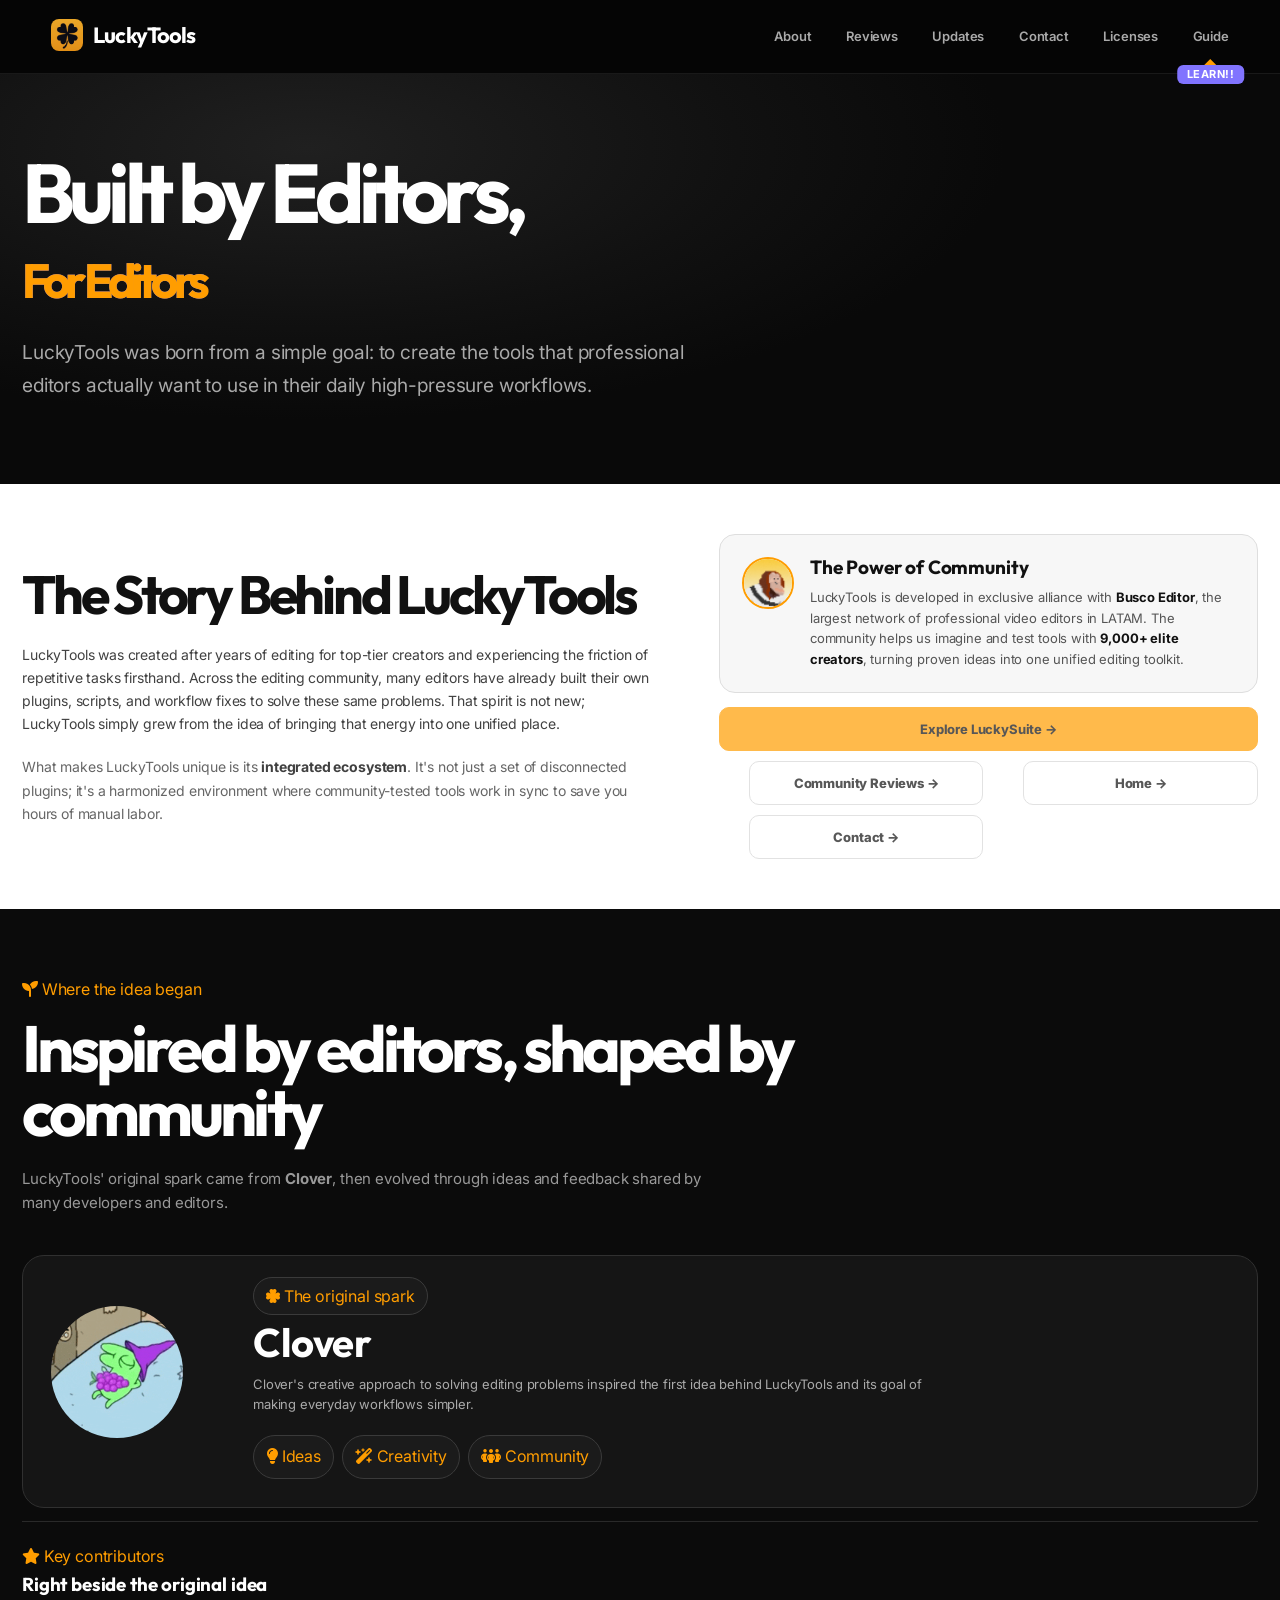
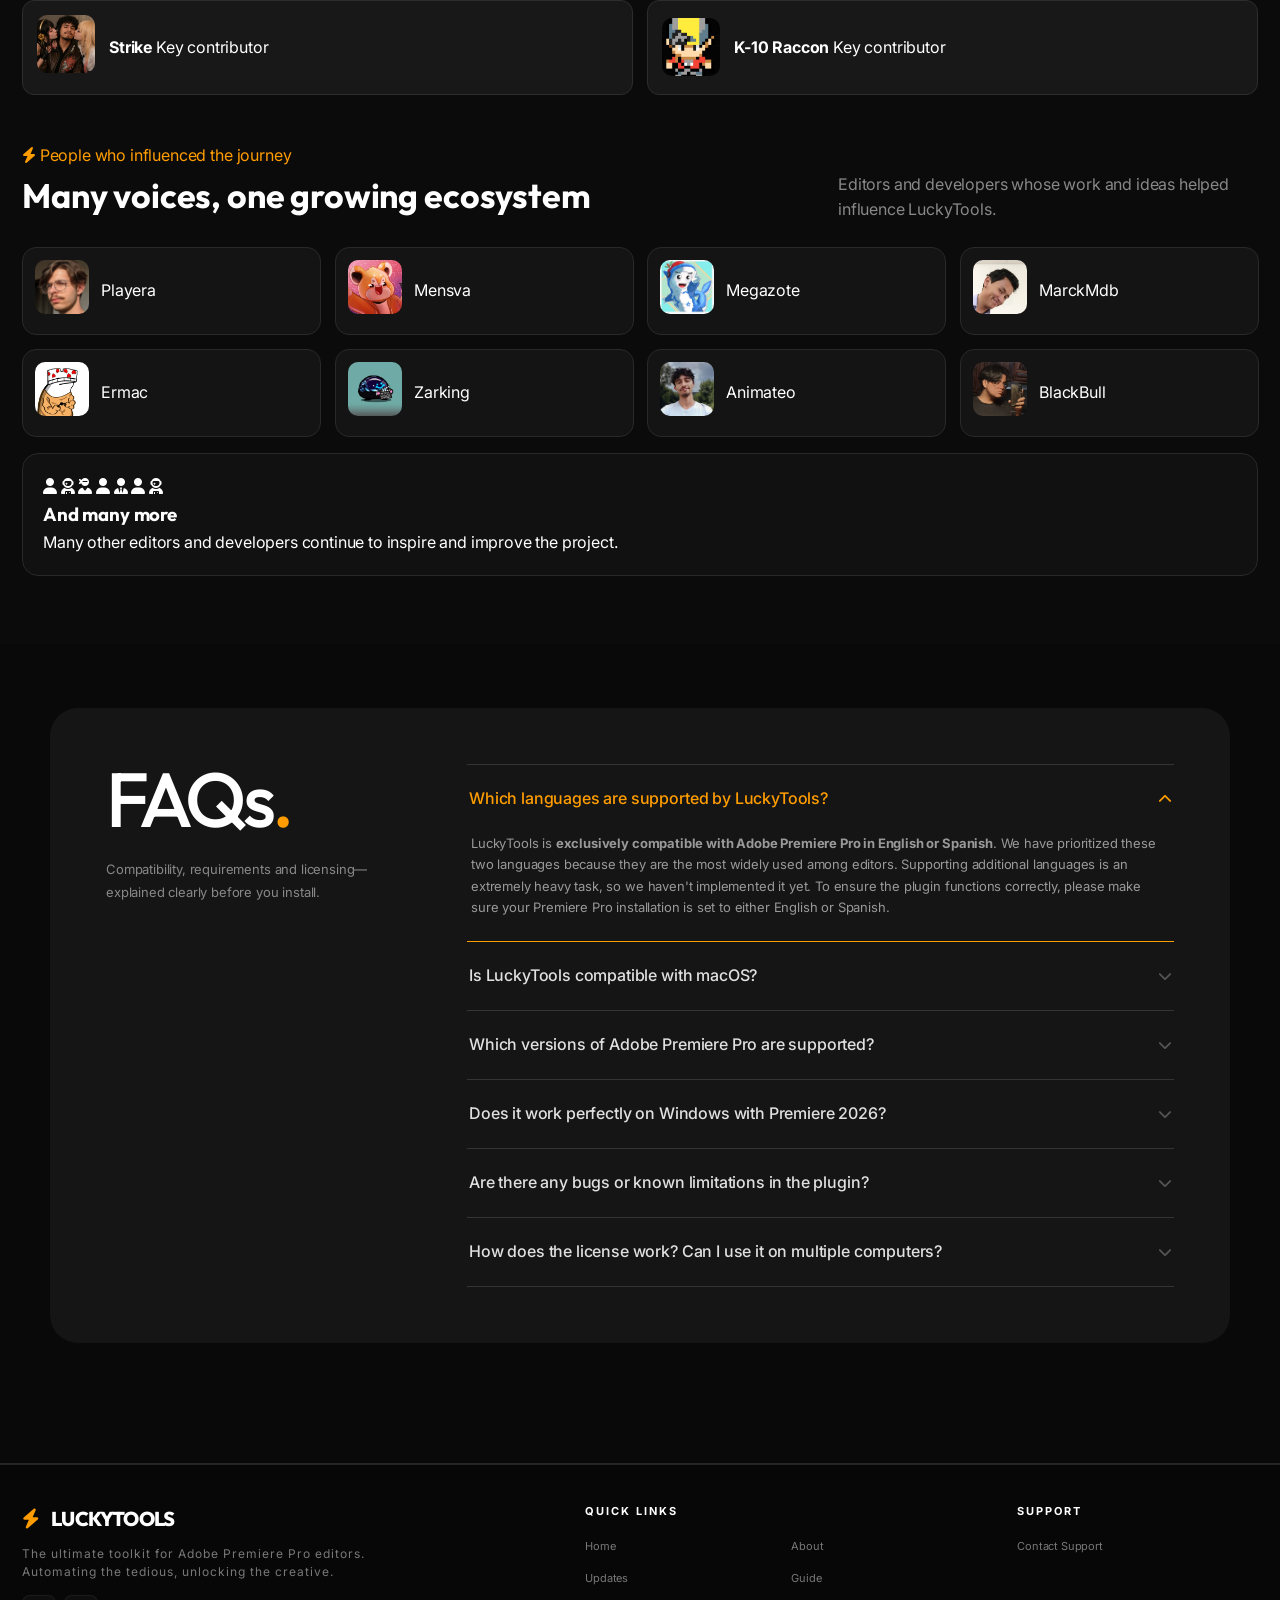
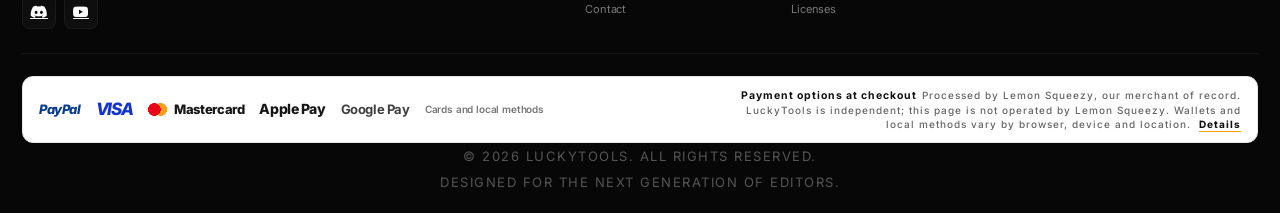
==== commit e85e385c: "Add community reviews page" ====
--- a/about.html
+++ b/about.html
@@ -29,6 +29,7 @@
         </div>
         <nav>
             <a href="about.html">About</a>
+            <a href="community-reviews.html">Reviews</a>
             <a href="releases.html">Updates</a>
             <a href="contact.html">Contact</a>
             <a href="licenses.html">Licenses</a>
@@ -49,6 +50,8 @@
         <div class="nav-overlay-divider"></div>
         <a href="about.html">About</a>
         <div class="nav-overlay-divider"></div>
+        <a href="community-reviews.html">Community Reviews</a>
+        <div class="nav-overlay-divider"></div>
         <a href="releases.html">Updates</a>
         <div class="nav-overlay-divider"></div>
         <a href="contact.html">Contact</a>
@@ -89,6 +92,7 @@
 
                     <nav class="about-links" aria-label="Learn more about LuckyTools">
                         <a href="luckysuite.html" class="social-item-v2">Explore LuckySuite &rarr;</a>
+                        <a href="community-reviews.html" class="social-item-v2">Community Reviews &rarr;</a>
                         <a href="index.html" class="social-item-v2">Home &rarr;</a>
                         <a href="contact.html" class="social-item-v2">Contact &rarr;</a>
                     </nav>
--- a/css/style.css
+++ b/css/style.css
@@ -1111,6 +1111,8 @@
 
 .community-comments-panel {
     display: flex;
+    flex-direction: column;
+    gap: 14px;
     min-width: 0;
     padding: 0;
     overflow: visible;
@@ -1118,9 +1120,136 @@
     background: transparent;
 }
 
+.community-rating-summary {
+    display: grid;
+    grid-template-columns: minmax(170px, 0.38fr) minmax(0, 1fr);
+    column-gap: 26px;
+    row-gap: 12px;
+    width: 100%;
+    padding: clamp(20px, 1.45vw, 25px);
+    color: #111111;
+    border: 1px solid #dddddd;
+    border-radius: 17px;
+    background: #ffffff;
+    box-shadow: 0 16px 42px rgba(17, 17, 17, 0.07);
+}
+
+.community-rating-summary h3 {
+    grid-column: 1;
+    grid-row: 1;
+    align-self: end;
+    margin: 0;
+    color: #111111;
+    font-family: 'Outfit', sans-serif;
+    font-size: clamp(18px, 1.25vw, 21px);
+    font-weight: 800;
+}
+
+.community-rating-score-row {
+    grid-column: 1;
+    grid-row: 2;
+    display: flex;
+    align-items: center;
+    gap: 12px;
+    margin: 0;
+}
+
+.community-rating-score {
+    color: #111111;
+    font-family: 'Outfit', sans-serif;
+    font-size: clamp(48px, 3.25vw, 58px);
+    font-weight: 800;
+    line-height: 0.9;
+    letter-spacing: -3px;
+}
+
+.community-rating-score-row > div {
+    display: flex;
+    flex-direction: column;
+    gap: 2px;
+}
+
+.community-rating-stars {
+    color: #ff9900;
+    font-size: 16px;
+    line-height: 1;
+    letter-spacing: 1px;
+}
+
+.community-rating-score-row span {
+    color: #777777;
+    font-size: 12px;
+}
+
+.community-rating-summary h4 {
+    grid-column: 2;
+    grid-row: 1;
+    align-self: end;
+    margin: 0;
+    color: #858585;
+    font-family: 'Outfit', sans-serif;
+    font-size: 12px;
+    font-weight: 800;
+    letter-spacing: 1.2px;
+    text-transform: uppercase;
+}
+
+.community-rating-bars {
+    grid-column: 2;
+    grid-row: 2;
+    display: grid;
+    gap: 8px;
+}
+
+.community-rating-bar {
+    display: grid;
+    grid-template-columns: 48px minmax(0, 1fr) 36px;
+    align-items: center;
+    gap: 12px;
+    color: #333333;
+    font-size: 12px;
+}
+
+.community-rating-bar strong {
+    color: #111111;
+    font-weight: 800;
+    text-align: right;
+}
+
+.community-rating-meter {
+    position: relative;
+    display: block;
+    width: 100%;
+    height: 8px;
+    overflow: hidden;
+    border-radius: 999px;
+    background: #e9e9e9;
+}
+
+.community-rating-meter i {
+    position: absolute;
+    inset: 0 auto 0 0;
+    width: var(--rating-fill);
+    border-radius: inherit;
+    background: #ff9900;
+}
+
+.community-rating-summary > p {
+    grid-column: 1 / -1;
+    grid-row: 3;
+    margin: 6px 0 0;
+    padding-top: 13px;
+    color: #777777;
+    border-top: 1px solid #e5e5e5;
+    font-size: 12px;
+    line-height: 1.55;
+}
+
 .community-comments-panel .reviews-marquee {
+    display: flex;
+    flex: 1;
     width: 100%;
-    height: 100%;
+    min-height: 0;
     margin-left: 0;
     padding: 0;
     overflow: visible;
@@ -1135,70 +1264,97 @@
 
 .community-comments-panel .reviews-track {
     display: grid;
-    grid-template-columns: 1fr;
-    grid-template-rows: repeat(8, minmax(0, 1fr));
-    grid-auto-rows: minmax(0, 1fr);
-    gap: 9px;
+    flex: 1;
+    grid-template-columns: repeat(2, minmax(0, 1fr));
+    grid-template-rows: repeat(4, minmax(210px, 1fr));
+    grid-auto-rows: auto;
+    gap: 12px;
+    width: 100%;
+    height: auto;
+    transform: none !important;
+    animation: none !important;
+}
+
+.community-comments-panel .review-card:nth-child(n+9) {
+    display: none;
+}
+
+.community-comments-panel .review-card {
+    display: flex;
+    flex-direction: column;
+    align-items: flex-start;
+    gap: 0;
     width: 100%;
     height: 100%;
-    transform: none !important;
-    animation: none !important;
-}
-
-.community-comments-panel .review-card:nth-child(n+9) {
-    display: none;
-}
-
-.community-comments-panel .review-card {
-    display: grid;
-    grid-template-columns: minmax(0, 1fr) minmax(190px, 0.34fr);
-    align-items: center;
-    gap: 18px;
-    width: 100%;
-    height: 100%;
-    min-height: 0;
+    min-height: 210px;
     max-height: none;
-    padding: clamp(12px, 0.75vw, 16px) clamp(16px, 1vw, 22px);
-    border-top-width: 2px;
-    box-shadow: 0 14px 34px rgba(0, 0, 0, 0.25);
+    padding: clamp(20px, 1.35vw, 24px);
+    color: #111111;
+    border: 1px solid #dddddd;
+    border-radius: 16px;
+    background: #ffffff;
+    box-shadow: 0 14px 34px rgba(17, 17, 17, 0.06);
 }
 
 .community-comments-panel .review-card:hover {
-    transform: translateY(-4px);
+    border-color: #cfcfcf;
+    background: #ffffff;
+    transform: translateY(-3px);
+    box-shadow: 0 18px 38px rgba(17, 17, 17, 0.09);
+}
+
+.community-comments-panel .review-card::after {
+    content: '★★★★★';
+    order: 2;
+    margin: 11px 0 9px;
+    color: #ff9900;
+    font-size: 13px;
+    line-height: 1;
+    letter-spacing: 1px;
 }
 
 .community-comments-panel .review-text {
+    order: 3;
     display: -webkit-box;
     min-height: 0;
     max-height: none;
     overflow: hidden;
     margin-bottom: 0;
-    font-size: 11.5px;
-    line-height: 1.45;
-    -webkit-line-clamp: 4;
+    color: #333333;
+    font-size: 12.5px;
+    line-height: 1.52;
+    -webkit-line-clamp: 6;
     -webkit-box-orient: vertical;
 }
 
 .community-comments-panel .reviewer-info {
-    justify-self: end;
-    width: min(235px, 100%);
-    gap: 10px;
+    order: 1;
+    justify-self: auto;
+    width: 100%;
+    gap: 11px;
     margin-top: 0;
 }
 
 .community-comments-panel .avatar {
-    width: 36px;
-    height: 36px;
+    width: 35px;
+    height: 35px;
 }
 
 .community-comments-panel .reviewer-name {
+    color: #111111;
     font-size: 13px;
 }
 
 .community-comments-panel .reviewer-role {
-    font-size: 7.5px;
-    padding: 3px 7px;
-    letter-spacing: 0.6px;
+    display: none;
+}
+
+.community-comments-panel .reviewer-details {
+    display: block;
+}
+
+.community-comments-panel .reviewer-details > a {
+    display: inline-flex;
 }
 
 .community-videos-panel {
@@ -1211,6 +1367,46 @@
     background: #ffffff;
     border-radius: 20px;
     box-shadow: 0 18px 48px rgba(0, 0, 0, 0.1);
+}
+
+.community-luckysuite-promo {
+    width: 100%;
+    margin-bottom: clamp(20px, 2vw, 28px);
+}
+
+.community-luckysuite-promo .community-product-card {
+    display: grid;
+    grid-template-columns: minmax(0, 1.35fr) minmax(245px, 0.65fr);
+    width: 100%;
+    max-width: none;
+    min-height: 290px;
+    margin: 0;
+    border-color: rgba(0, 0, 0, 0.12);
+    border-radius: 18px;
+    background: #111111;
+    box-shadow: 0 20px 48px rgba(0, 0, 0, 0.2);
+}
+
+.community-luckysuite-promo .plugin-cover-trigger {
+    min-height: 290px;
+    aspect-ratio: auto;
+}
+
+.community-luckysuite-promo .plugin-card-footer {
+    align-items: flex-start;
+    justify-content: center;
+    flex-direction: column;
+    padding: clamp(22px, 2.2vw, 32px);
+}
+
+.community-luckysuite-promo .plugin-buy-btn {
+    width: 100%;
+    margin-top: 12px;
+}
+
+.community-luckysuite-promo .plugin-click-hint {
+    top: 18px;
+    right: 18px;
 }
 
 .community-videos-heading h3 {
@@ -1296,8 +1492,8 @@
     }
 
     .community-comments-panel .reviews-track {
-        grid-template-columns: 1fr;
-        grid-template-rows: repeat(8, minmax(0, 1fr));
+        grid-template-columns: repeat(2, minmax(0, 1fr));
+        grid-template-rows: none;
     }
 
     .community-videos-panel {
@@ -1328,6 +1524,33 @@
         grid-template-columns: 1fr;
         grid-template-rows: none;
         gap: 12px;
+    }
+
+    .community-rating-summary {
+        display: block;
+        padding: 24px 20px;
+    }
+
+    .community-rating-summary h3 {
+        margin-bottom: 14px;
+    }
+
+    .community-rating-score-row {
+        margin-bottom: 20px;
+    }
+
+    .community-rating-summary h4 {
+        margin-bottom: 14px;
+    }
+
+    .community-rating-summary > p {
+        margin-top: 20px;
+        padding-top: 16px;
+    }
+
+    .community-rating-bar {
+        grid-template-columns: 46px minmax(0, 1fr) 34px;
+        gap: 9px;
     }
 
     .community-comments-panel .review-card {
@@ -1335,7 +1558,7 @@
         flex-direction: column;
         align-items: flex-start;
         width: 100%;
-        min-height: auto;
+        min-height: 0;
         max-height: none;
     }
 
@@ -1351,6 +1574,20 @@
 
     .community-videos-panel {
         padding: 14px;
+    }
+
+    .community-luckysuite-promo .community-product-card {
+        display: block;
+        min-height: 0;
+    }
+
+    .community-luckysuite-promo .plugin-cover-trigger {
+        min-height: 0;
+        aspect-ratio: 3 / 2;
+    }
+
+    .community-luckysuite-promo .plugin-card-footer {
+        align-items: stretch;
     }
 
     .community-videos-heading h3 {
@@ -4748,6 +4985,10 @@
     display: none !important;
 }
 
+#included-panels[hidden] {
+    display: none !important;
+}
+
 .main-cat-btn {
     background: rgba(255, 255, 255, 0.03);
     border: 1px solid rgba(255, 255, 255, 0.1);
--- a/assets/css/site-refresh.css
+++ b/assets/css/site-refresh.css
@@ -1095,6 +1095,13 @@
     grid-column: 1 / -1;
 }
 
+.interior-releases .release-entry-104 .release-version-preview {
+    grid-column: 1 / -1;
+    grid-row: auto;
+    justify-self: center;
+    margin: 0 auto !important;
+}
+
 @media (max-width: 980px) {
     .interior-releases .releases-hero { grid-template-columns: 1fr; }
     .interior-releases .releases-hero-video { justify-self: start; max-width: 680px; }
@@ -1211,3 +1218,30 @@
         padding: 16px;
     }
 }
+
+/* Guide hero: use the same full-width shell + stable inner container pattern
+   as the Licenses hero. This prevents panoramic padding from collapsing copy. */
+.interior-guide .guide-hero {
+    width: 100vw;
+    max-width: none;
+    box-sizing: border-box;
+}
+
+.interior-guide .guide-hero-inner {
+    width: min(100%, 1240px);
+    min-width: 0;
+    margin: 0 auto;
+}
+
+.interior-guide .guide-hero-inner > h1 {
+    width: 100%;
+    max-width: 760px;
+}
+
+.interior-guide .guide-hero-inner > .guide-hero-copy,
+.interior-guide .guide-hero-inner > .guide-hero-meta,
+.interior-guide .guide-hero-inner > .guide-command {
+    width: 100%;
+    max-width: 720px;
+    min-width: 0;
+}
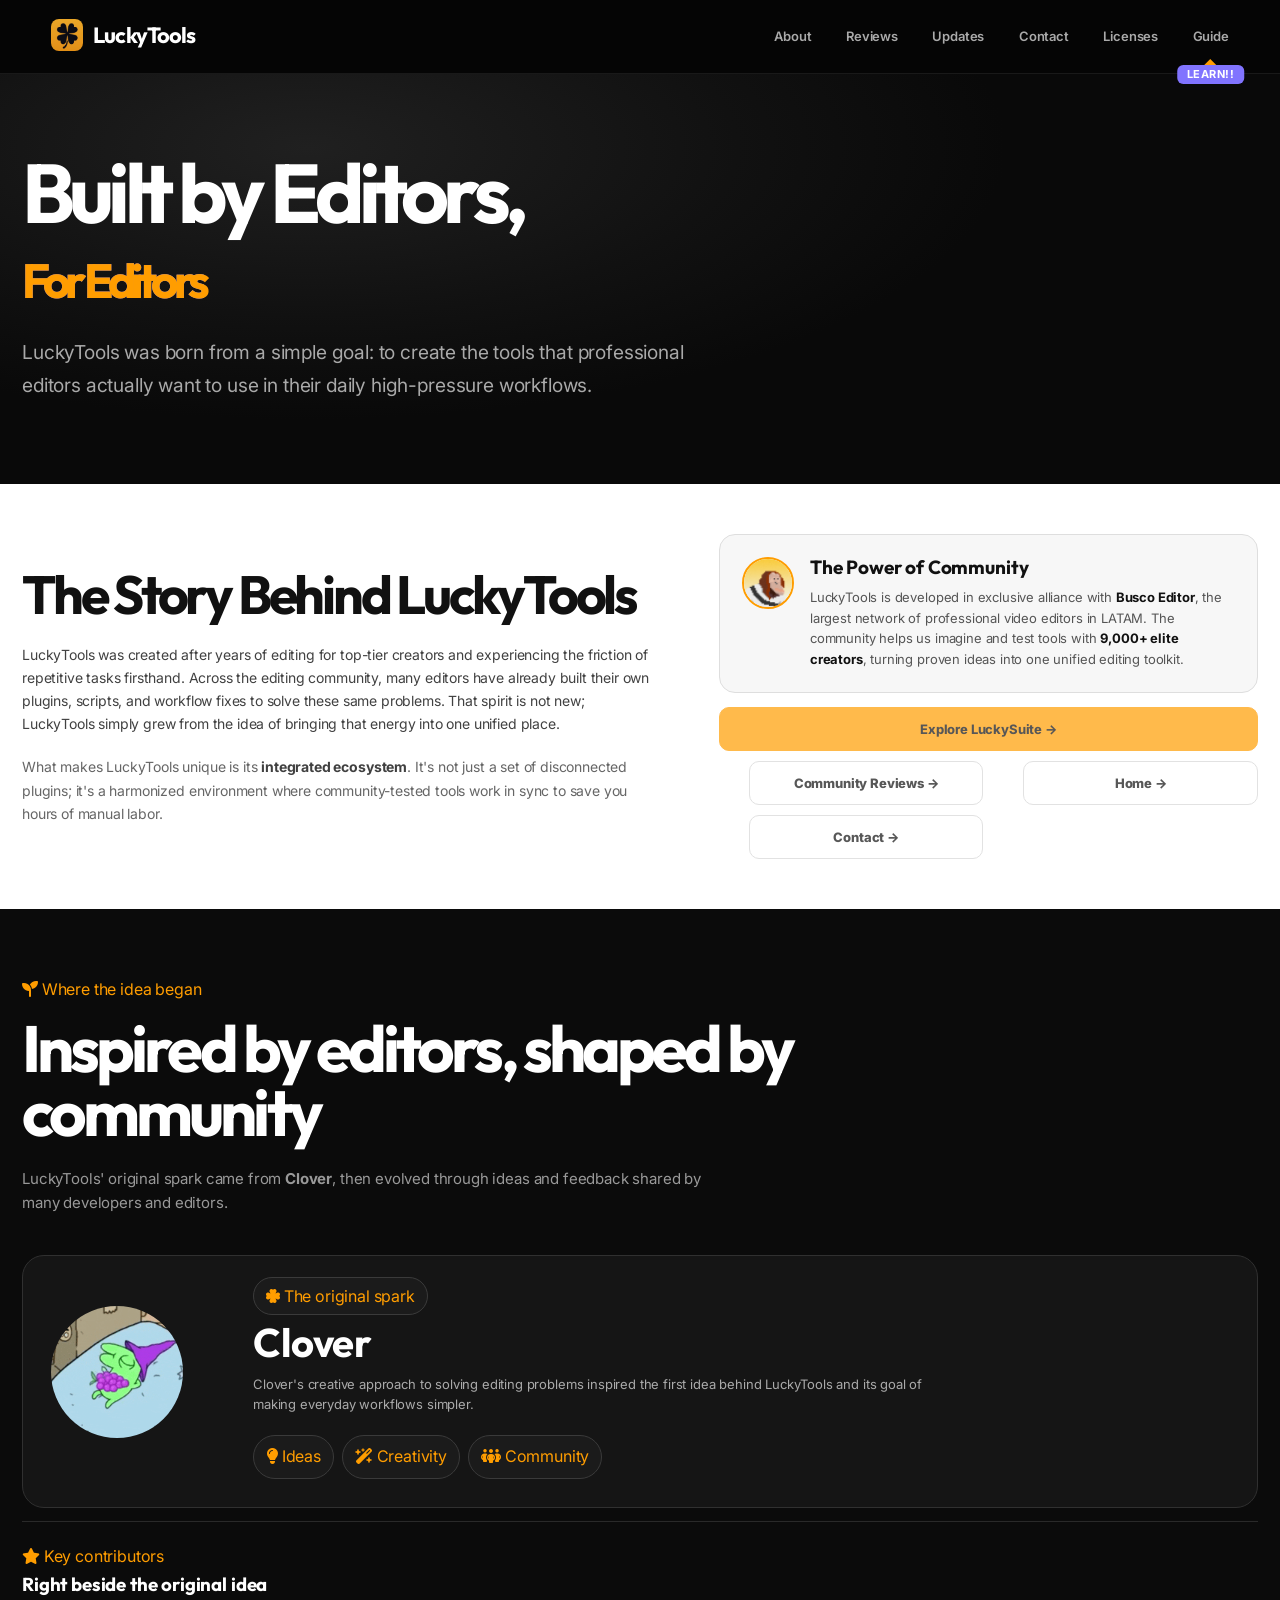
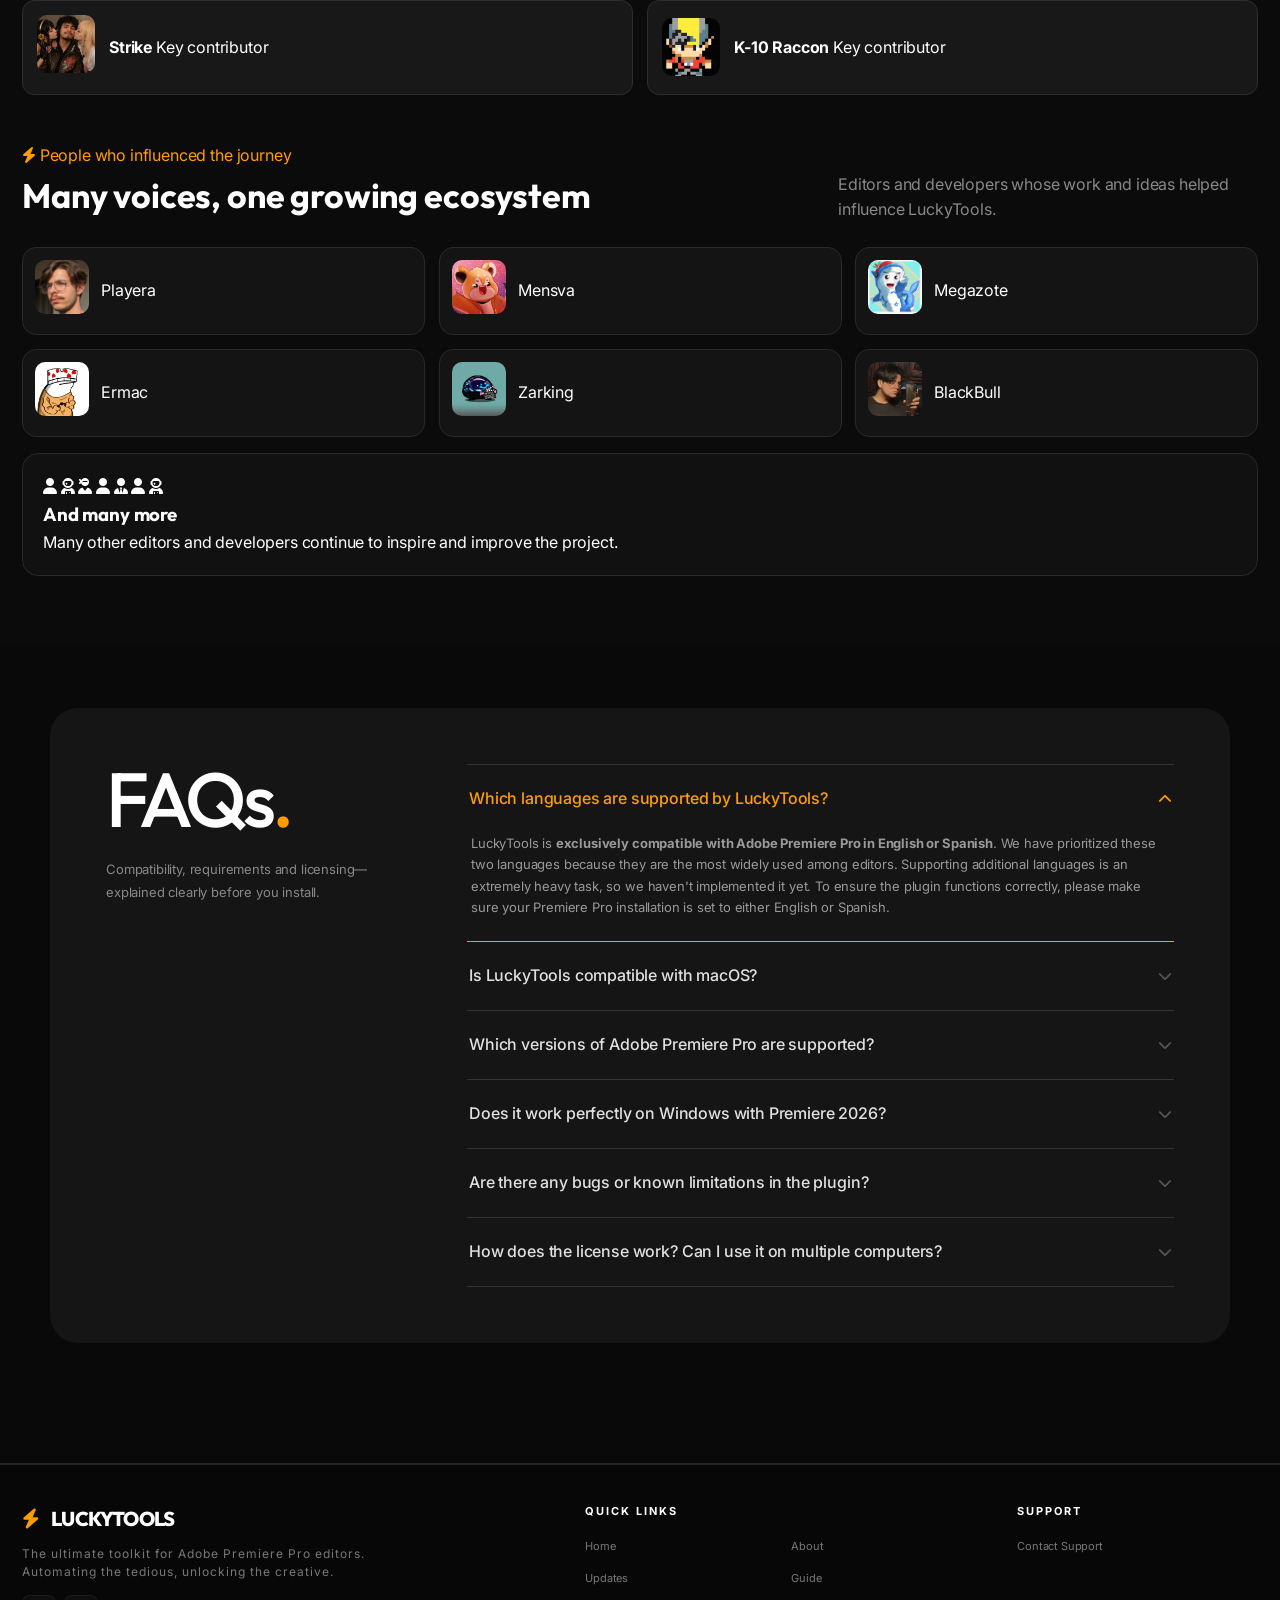
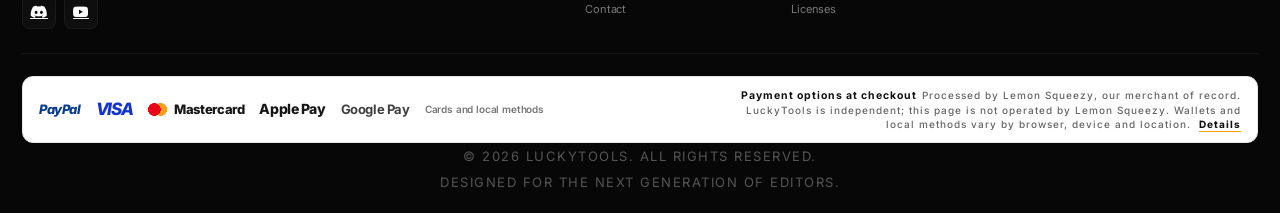
==== commit f9f2e784: "Update Mensva review and about contributors" ====
--- a/about.html
+++ b/about.html
@@ -177,12 +177,6 @@
                         </a>
                         <span>Megazote</span>
                     </article>
-                    <article class="influence-card reveal reveal-up delay-4">
-                        <a href="#" onclick="return false;" class="profile-photo-link" aria-label="Visit MarckDBM's YouTube channel">
-                            <img src="assets/images/marck.jpg" alt="MarckMdb profile" loading="lazy">
-                        </a>
-                        <span>MarckMdb</span>
-                    </article>
                     <article class="influence-card reveal reveal-up delay-1">
                         <a href="https://x.com/YermacJ" target="_blank" rel="noopener noreferrer" class="profile-photo-link" aria-label="Visit Ermac on X">
                             <img src="assets/images/ermac.jpg" alt="Ermac profile" loading="lazy">
@@ -194,12 +188,6 @@
                             <img src="assets/images/zarking.jpg" alt="Zarking profile" loading="lazy">
                         </a>
                         <span>Zarking</span>
-                    </article>
-                    <article class="influence-card reveal reveal-up delay-3">
-                        <a href="#" onclick="return false;" class="profile-photo-link" aria-label="Visit Animateo's tools">
-                            <img src="assets/images/animateo.png" alt="Animateo profile" loading="lazy">
-                        </a>
-                        <span>Animateo</span>
                     </article>
                     <article class="influence-card reveal reveal-up delay-4">
                         <a href="https://x.com/BlackBullAE" target="_blank" rel="noopener noreferrer" class="profile-photo-link" aria-label="Visit BlackBull on X">
--- a/assets/css/site-refresh.css
+++ b/assets/css/site-refresh.css
@@ -161,7 +161,7 @@
 .interior-about .influence-heading { margin: 80px 0 24px; display: flex; justify-content: space-between; align-items: end; gap: 30px; }
 .interior-about .influence-heading h3 { font-size: 42px; }
 .interior-about .influence-heading p { max-width: 420px; color: #888; }
-.interior-about .influence-grid { display: grid; grid-template-columns: repeat(4,1fr); gap: 14px; }
+.interior-about .influence-grid { display: grid; grid-template-columns: repeat(3,1fr); gap: 14px; }
 .interior-about .influence-card { padding: 12px; display: flex; align-items: center; gap: 12px; border: 1px solid #292929; border-radius: 14px; background: #141414; }
 .interior-about .influence-card img { width: 54px; height: 54px; object-fit: cover; border-radius: 10px; }
 .interior-about .community-crowd { margin-top: 16px; padding: 28px; border: 1px solid #292929; border-radius: 16px; background: #111; }
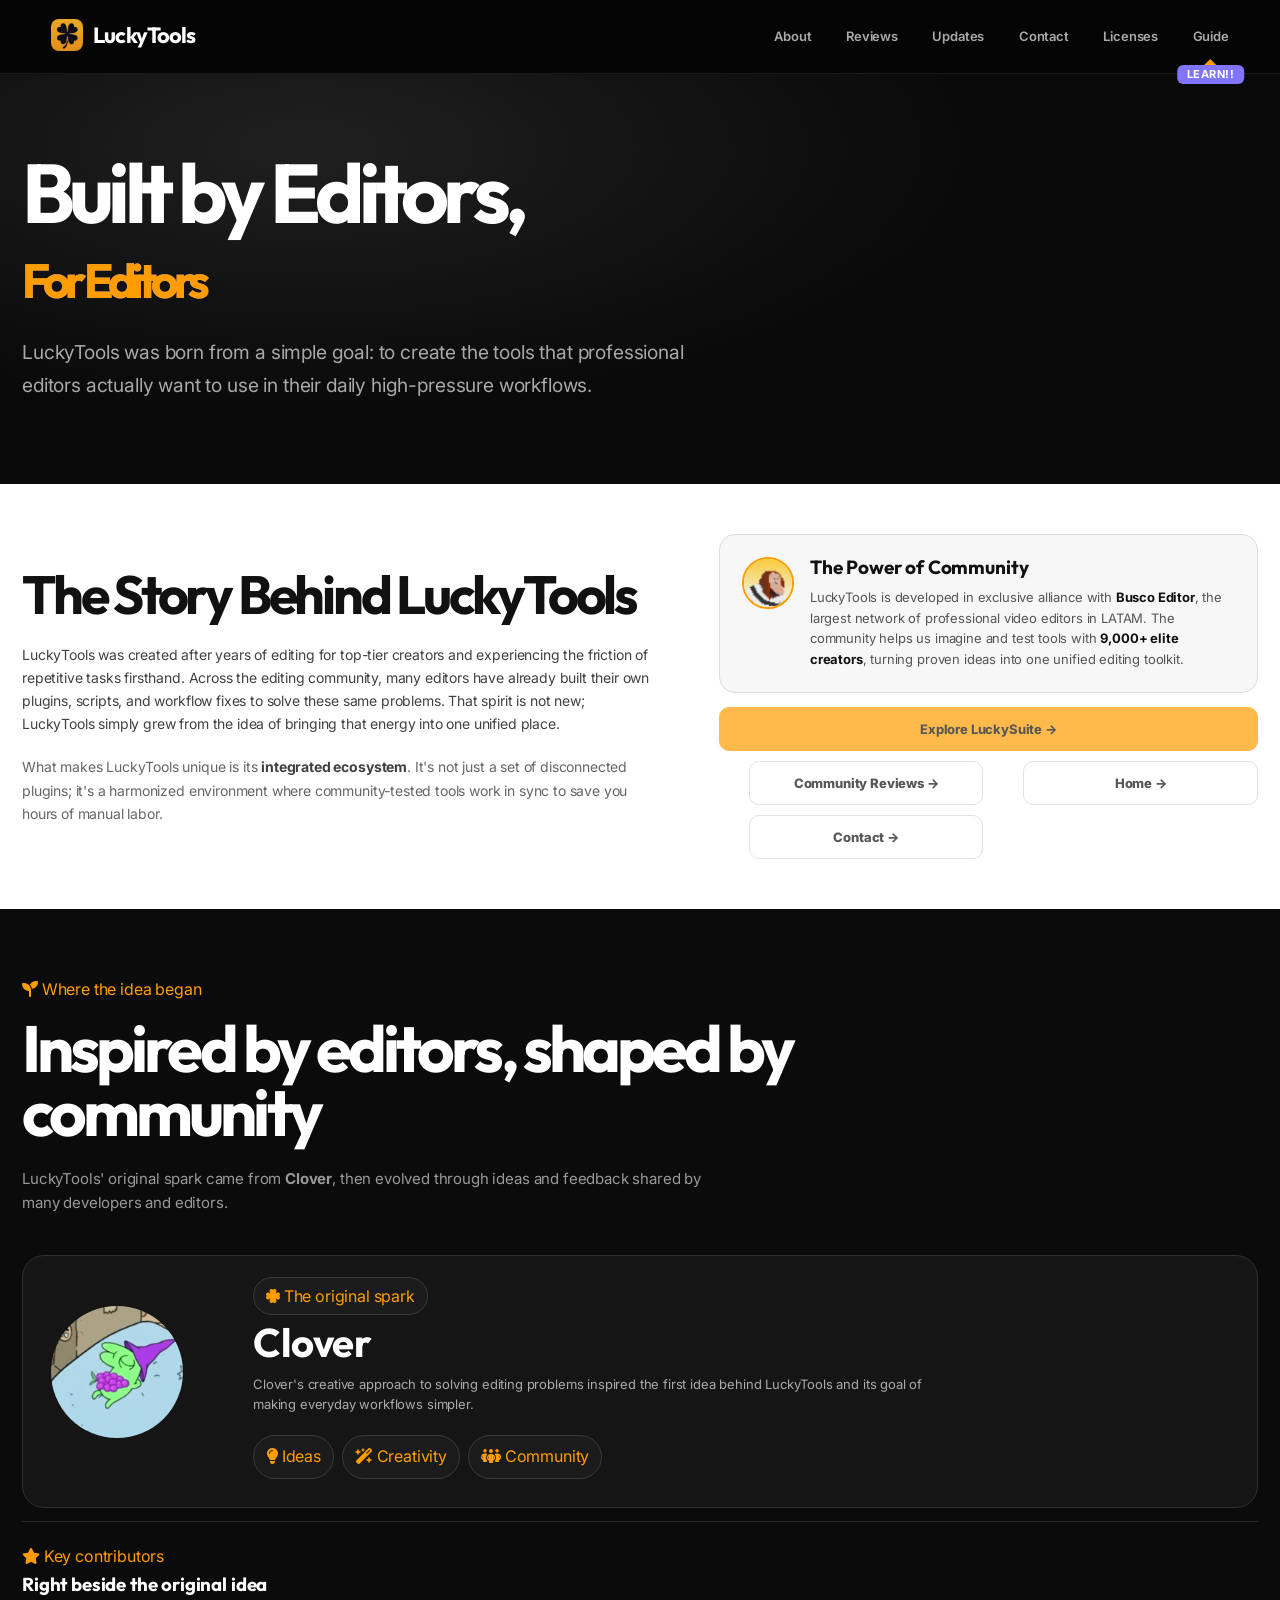
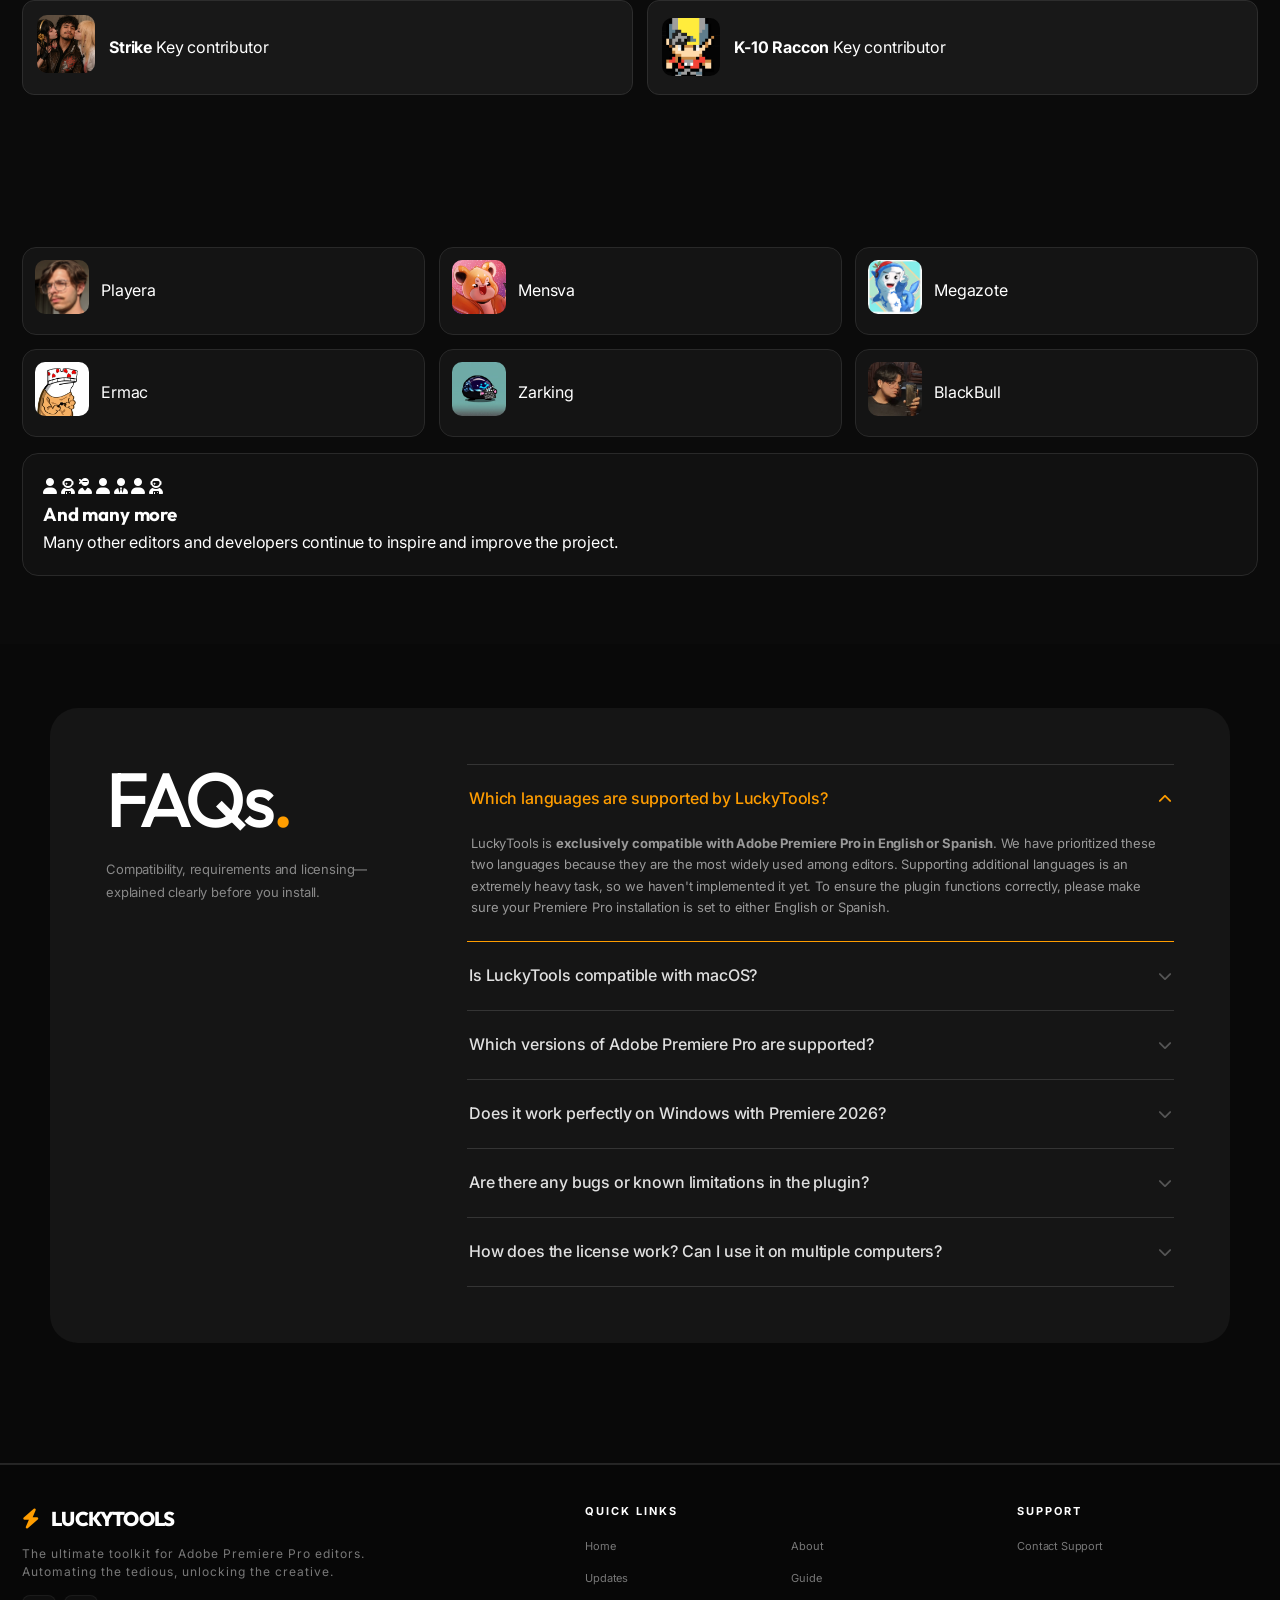
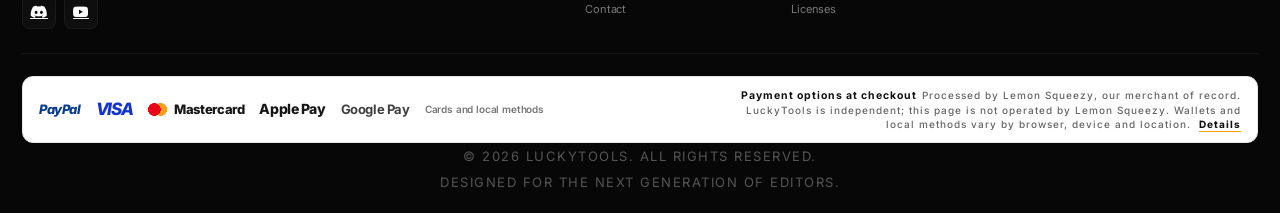
==== commit a0328896: "Fix mobile reviews and navigation layout" ====
--- a/about.html
+++ b/about.html
@@ -9,7 +9,7 @@
     <link rel="stylesheet" href="css/style.css?v=104">
     <link rel="stylesheet" href="assets/css/site-refresh.css?v=8">
     <link rel="stylesheet" href="https://cdnjs.cloudflare.com/ajax/libs/font-awesome/6.4.0/css/all.min.css">
-    <link rel="stylesheet" href="css/header-unified.css?v=3">
+    <link rel="stylesheet" href="css/header-unified.css?v=4">
     <link rel="stylesheet" href="css/payment-methods.css?v=2">
     <link rel="stylesheet" href="css/footer-unified.css?v=2">
     <link rel="stylesheet" href="css/about-compact.css?v=1">
--- a/assets/css/site-refresh.css
+++ b/assets/css/site-refresh.css
@@ -410,6 +410,39 @@
 .interior-releases .release-update-help i,
 .interior-releases .release-update-help a { color: #111; }
 .interior-releases .release-update-help a { text-decoration: underline; text-decoration-color: #ff9d00; text-underline-offset: 3px; }
+.interior-releases .release-library-download {
+    display: inline-flex;
+    align-items: center;
+    justify-content: center;
+    gap: 14px;
+    width: fit-content;
+    max-width: 100%;
+    margin-top: 18px;
+    padding: 13px 18px;
+    border: 1px solid #ffad24;
+    border-radius: 12px;
+    color: #111;
+    background: #ffad24;
+    box-shadow: 0 12px 32px rgba(255, 157, 0, .18);
+    font-family: 'Inter', sans-serif;
+    text-decoration: none;
+    transition: background .2s ease, transform .2s ease, box-shadow .2s ease;
+}
+.interior-releases .release-library-download:hover {
+    color: #111;
+    background: #ffc15c;
+    box-shadow: 0 16px 38px rgba(255, 157, 0, .27);
+    transform: translateY(-2px);
+}
+.interior-releases .release-library-download:focus-visible {
+    outline: 3px solid #fff;
+    outline-offset: 4px;
+}
+.interior-releases .release-library-download > span { display: grid; gap: 2px; text-align: left; }
+.interior-releases .release-library-download strong { font-size: 14px; line-height: 1.2; }
+.interior-releases .release-library-download small { font-size: 10px; line-height: 1.3; }
+.interior-releases .release-library-download > i { flex: none; font-size: 16px; }
+.interior-releases .release-library-download > i:last-child { margin-left: 4px; font-size: 12px; }
 .interior-releases .release-preview-video { border-color: #292929; box-shadow: 0 18px 50px rgba(0,0,0,.32); }
 .interior-releases .release-timeline { padding-top: 64px; padding-bottom: 64px; }
 .interior-releases .release-timeline {
@@ -1102,6 +1135,20 @@
     margin: 0 auto !important;
 }
 
+.interior-releases .release-entry-105 .release-version-preview {
+    grid-column: 1 / -1;
+    grid-row: auto;
+    justify-self: center;
+    margin: 0 auto !important;
+}
+
+.interior-releases .release-entry-106 .release-version-preview {
+    grid-column: 2 !important;
+    grid-row: 1 !important;
+    place-self: start end !important;
+    margin: 0 !important;
+}
+
 @media (max-width: 980px) {
     .interior-releases .releases-hero { grid-template-columns: 1fr; }
     .interior-releases .releases-hero-video { justify-self: start; max-width: 680px; }
@@ -1109,6 +1156,11 @@
     .interior-releases .release-entry-has-video .release-major-group,
     .interior-releases .release-version-preview { grid-column: 1; grid-row: auto; }
     .interior-releases .release-version-preview { margin-left: 0 !important; }
+    .interior-releases .release-entry-106 .release-version-preview {
+        grid-column: 1 !important;
+        grid-row: auto !important;
+        place-self: start !important;
+    }
 }
 
 @media (max-width: 600px) {
--- a/css/header-unified.css
+++ b/css/header-unified.css
@@ -89,4 +89,62 @@
     body > header.container .logo { font-size: 19px !important; }
     body > header.container .header-logo { width: 30px !important; height: 30px !important; }
     body > header.container nav { display: none !important; }
+
+    body > header.container .hamburger-btn {
+        display: flex !important;
+        width: 44px;
+        height: 44px;
+        border-color: #333 !important;
+        background: #161616 !important;
+    }
+    body > header.container .hamburger-btn span {
+        display: block;
+        background: #fff !important;
+    }
+    body > header.container .hamburger-btn.active span:nth-child(1),
+    body > header.container .hamburger-btn.active span:nth-child(3) {
+        background: #ff9d00 !important;
+    }
+    body.nav-open > header.container {
+        position: fixed !important;
+        top: 0 !important;
+        left: 0 !important;
+        right: 0 !important;
+        z-index: 1003 !important;
+    }
+    body > .mobile-nav-overlay {
+        z-index: 1002;
+        justify-content: flex-start;
+        overflow-y: auto;
+        box-sizing: border-box;
+        padding: calc(82px + env(safe-area-inset-top, 0px)) 20px max(24px, env(safe-area-inset-bottom, 0px));
+    }
+    body > .mobile-nav-overlay > a {
+        width: 100%;
+        max-width: 340px;
+        padding: 10px 0;
+        font-size: clamp(18px, 5vw, 23px);
+        line-height: 1.25;
+        letter-spacing: .07em;
+    }
+    body > .mobile-nav-overlay .nav-overlay-divider { flex: 0 0 auto; }
+    body > .mobile-nav-overlay > .nav-eco-link {
+        display: flex;
+        align-items: center;
+        justify-content: center;
+        gap: 8px;
+        margin: 0 !important;
+    }
+    body > .mobile-nav-overlay > .nav-eco-link > a {
+        padding: 10px 0;
+        font-size: clamp(18px, 5vw, 23px) !important;
+        line-height: 1.25;
+        letter-spacing: .07em;
+    }
+    body > .mobile-nav-overlay .free-badge {
+        position: static !important;
+        top: auto !important;
+        margin: 0 !important;
+        transform: none !important;
+    }
 }
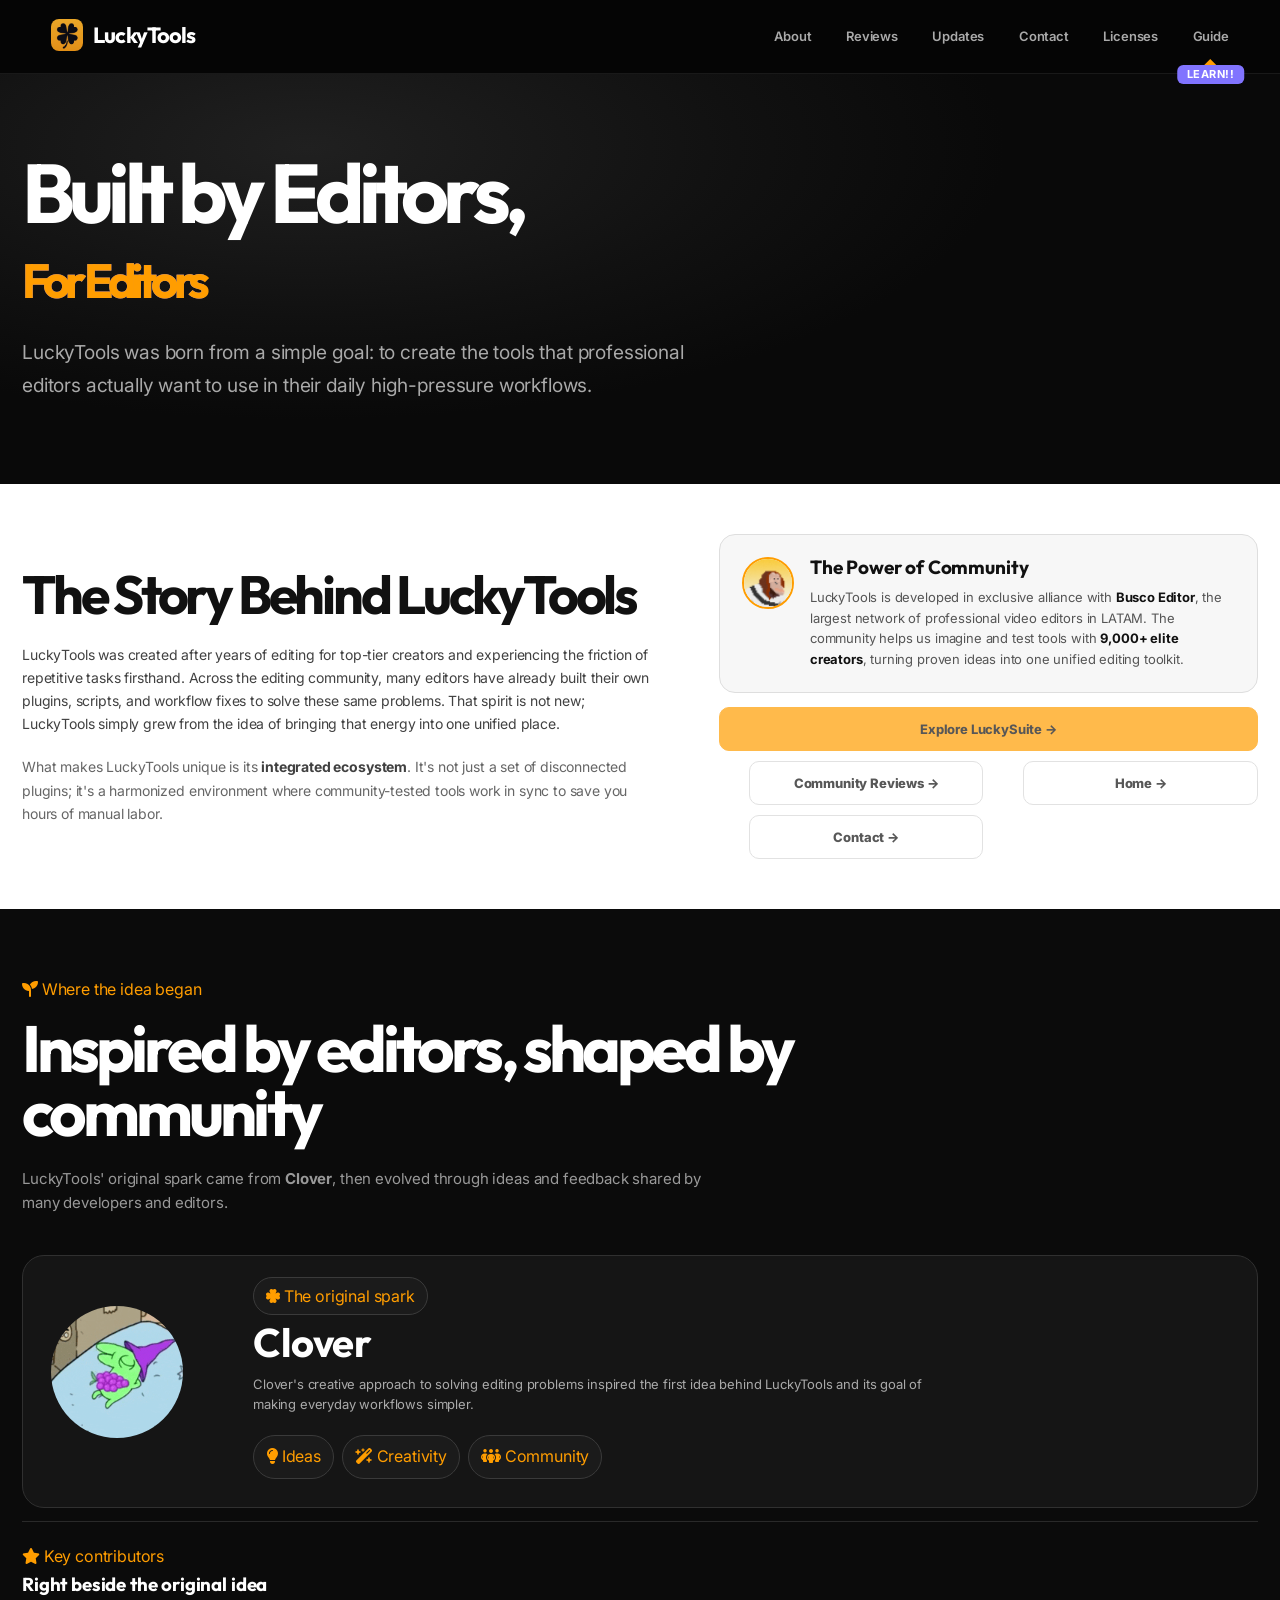
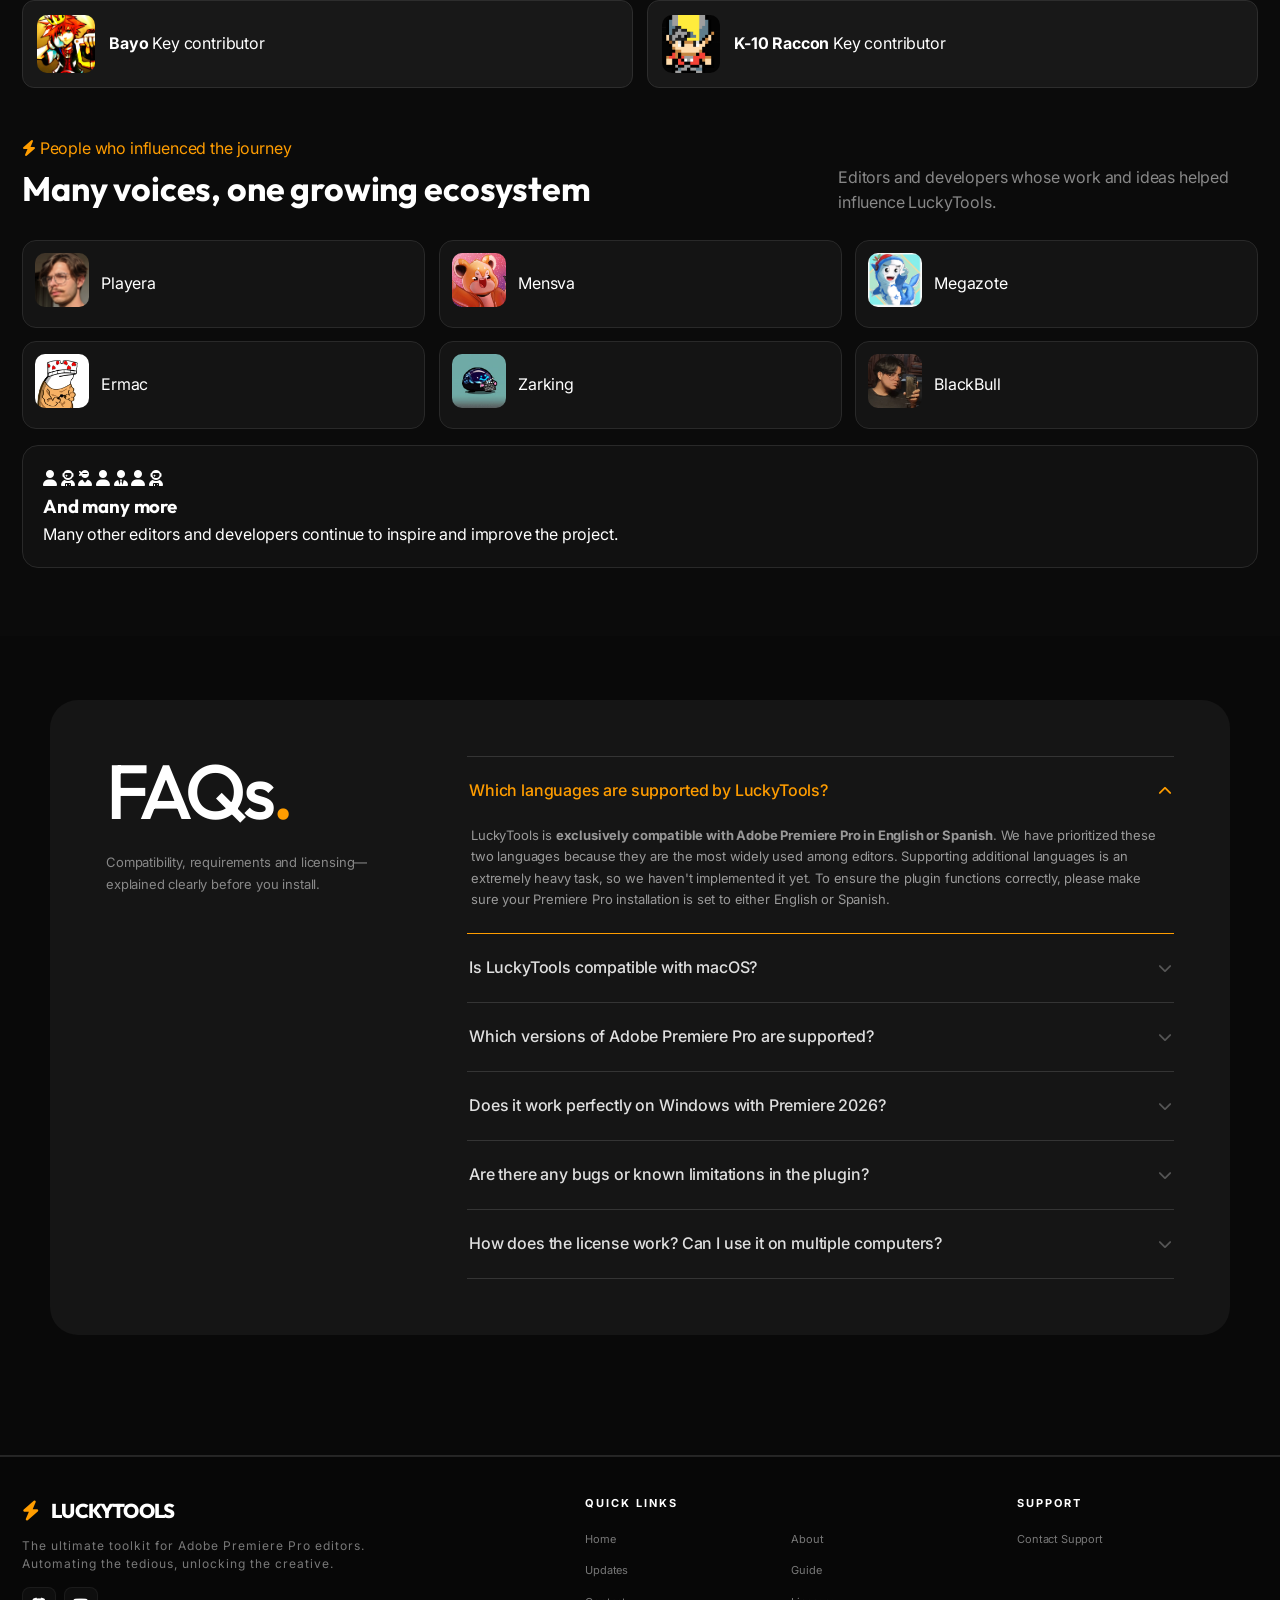
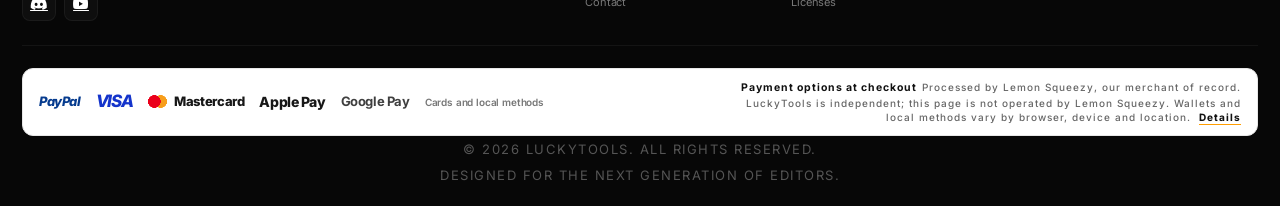
==== commit 4b0251b8: "Replace Strike with Bayo in About contributors" ====
--- a/about.html
+++ b/about.html
@@ -132,11 +132,9 @@
                     </div>
                     <div class="key-contributors-grid">
                         <article class="key-contributor-card">
-                            <a href="https://www.youtube.com/@ElStrikew" target="_blank" rel="noopener noreferrer" class="profile-photo-link" aria-label="Visit Strike's YouTube channel">
-                                <img src="assets/images/strike.png" alt="Strike profile" loading="lazy">
-                            </a>
+                            <img src="assets/images/bayo.png" alt="Bayo profile" loading="lazy">
                             <div>
-                                <strong>Strike</strong>
+                                <strong>Bayo</strong>
                                 <span>Key contributor</span>
                             </div>
                         </article>
